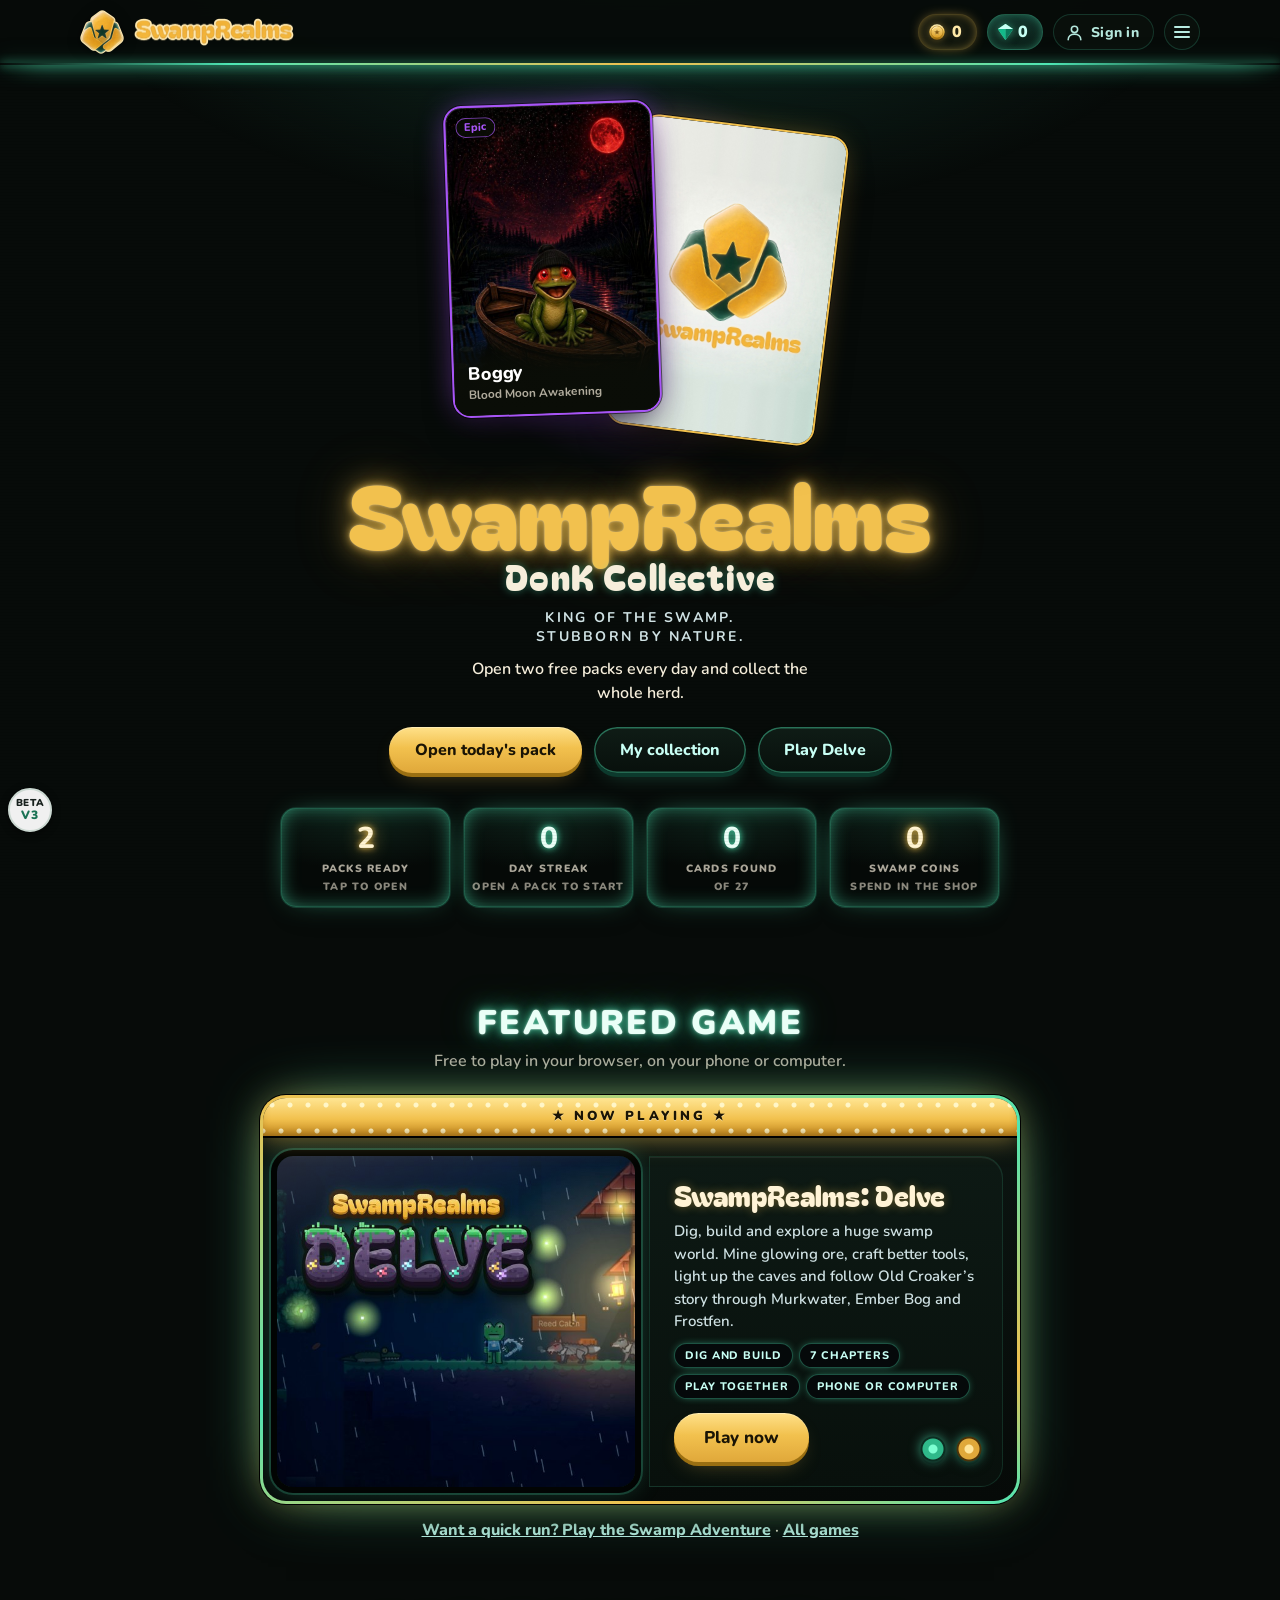
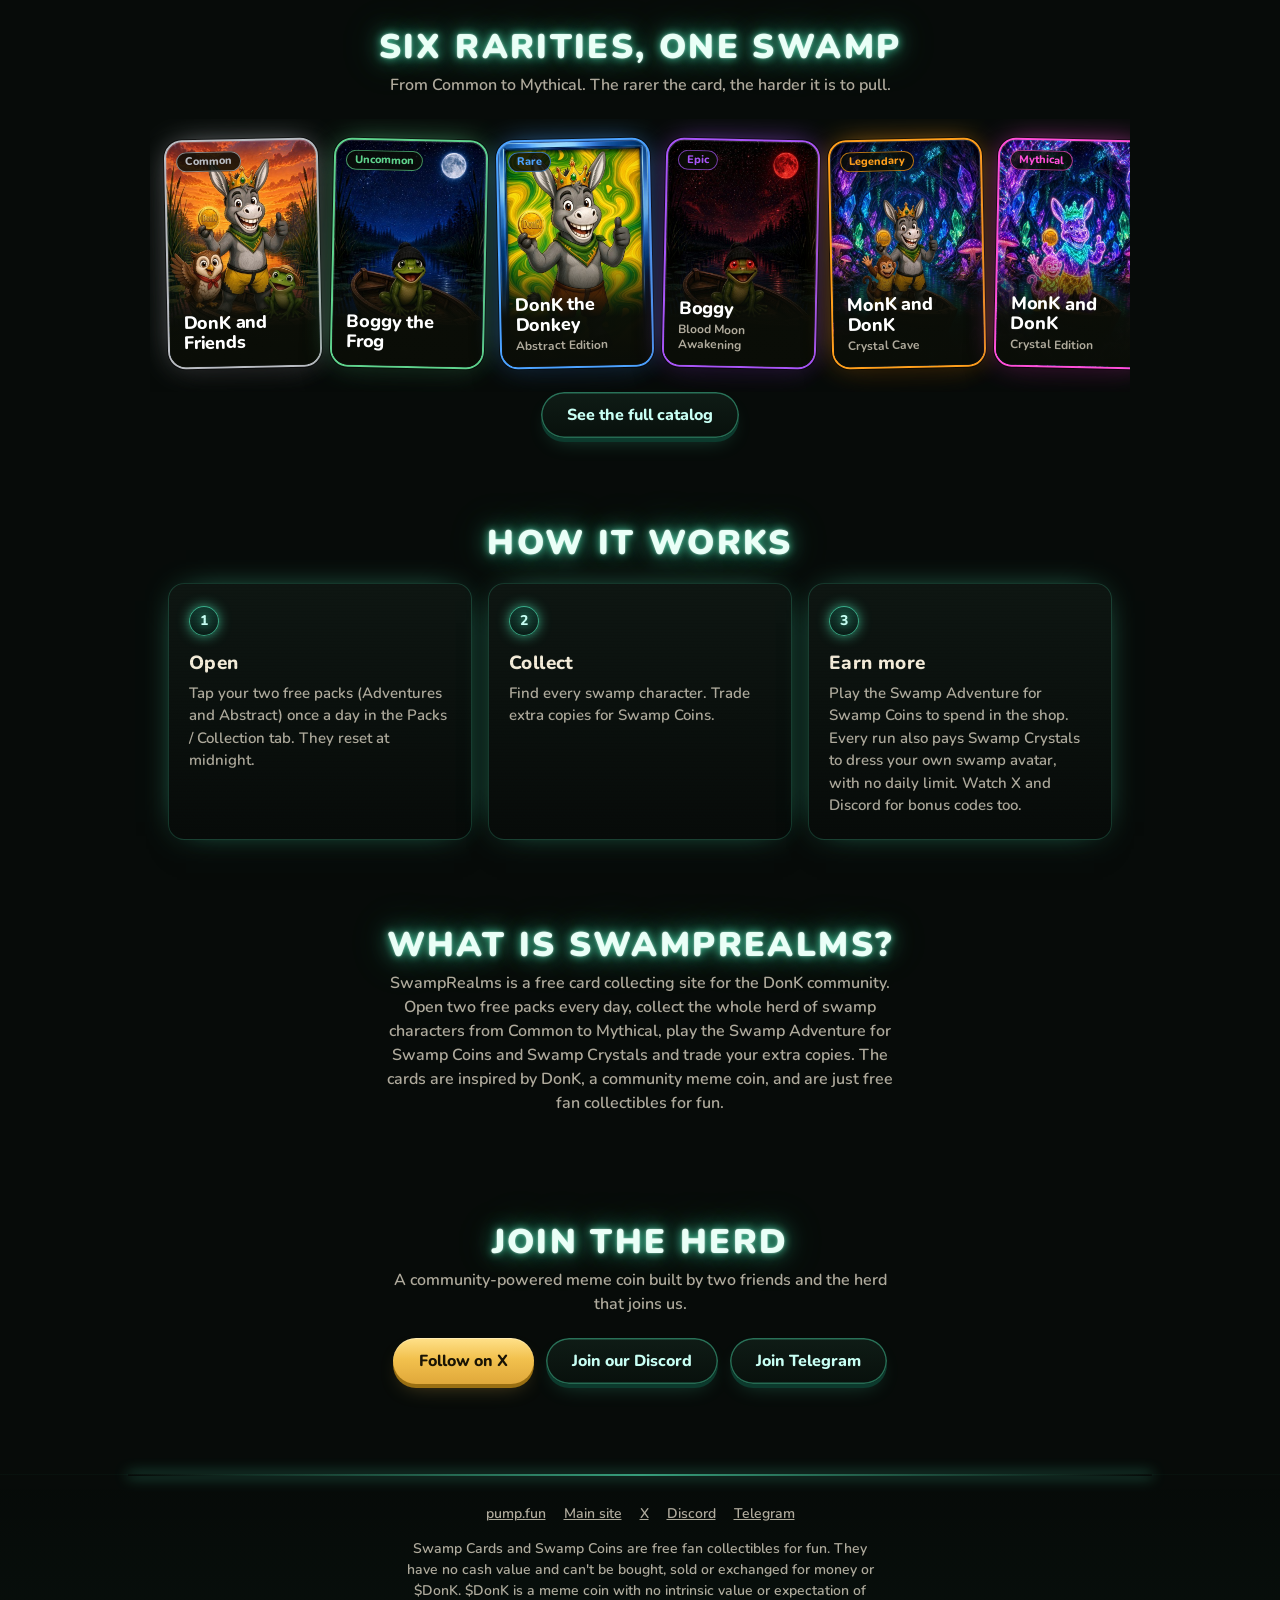
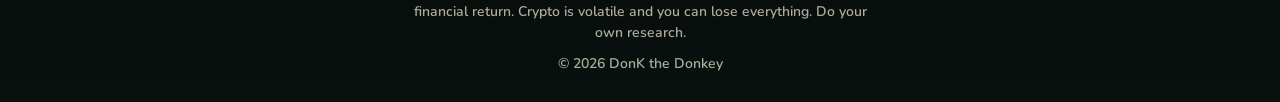
==== index.html @ e2c0d9e0 "Arcade look for the main pages and a new Delve cover (test version) arcade.css layers neon headings," ====
<!DOCTYPE html>
<html lang="en">
<head>
<meta charset="utf-8">
<meta name="viewport" content="width=device-width, initial-scale=1, viewport-fit=cover">
<title>SwampRealms | Free Daily Swamp Card Packs</title>
<meta name="description" content="SwampRealms is a free card collecting site. Open a free pack every day, collect the whole DonK swamp herd and earn Swamp Coins. Fan collectibles, just for fun.">
<link rel="canonical" href="https://theswampverse.m4br6dbmzc.workers.dev/">
<meta name="robots" content="index, follow, max-image-preview:large">
<meta property="og:type" content="website">
<meta property="og:site_name" content="SwampRealms">
<meta property="og:locale" content="en_US">
<meta property="og:title" content="SwampRealms | Free Daily Swamp Card Packs">
<meta property="og:description" content="SwampRealms is a free card collecting site. Open a free pack every day, collect the whole DonK swamp herd and earn Swamp Coins. Fan collectibles, just for fun.">
<meta property="og:url" content="https://theswampverse.m4br6dbmzc.workers.dev/">
<meta property="og:image" content="https://theswampverse.m4br6dbmzc.workers.dev/preview.jpg?v=2">
<meta property="og:image:width" content="1200">
<meta property="og:image:height" content="630">
<meta property="og:image:alt" content="SwampRealms logo">
<meta name="twitter:card" content="summary_large_image">
<meta name="twitter:title" content="SwampRealms | Free Daily Swamp Card Packs">
<meta name="twitter:description" content="SwampRealms is a free card collecting site. Open a free pack every day, collect the whole DonK swamp herd and earn Swamp Coins. Fan collectibles, just for fun.">
<meta name="twitter:image" content="https://theswampverse.m4br6dbmzc.workers.dev/preview.jpg?v=2">
<meta name="twitter:image:alt" content="SwampRealms logo">
<!-- Google Search Console: paste your verification tag here, e.g. <meta name="google-site-verification" content="XXXX"> -->
<script type="application/ld+json">{"@context":"https://schema.org","@graph":[{"@type":"WebSite","@id":"https://theswampverse.m4br6dbmzc.workers.dev/#site","url":"https://theswampverse.m4br6dbmzc.workers.dev/","name":"SwampRealms","alternateName":"DonK Swamp Cards","description":"SwampRealms is a free card collecting site. Open a free pack every day, collect the whole DonK swamp herd and earn Swamp Coins. Fan collectibles, just for fun.","inLanguage":"en"},{"@type":"Organization","@id":"https://theswampverse.m4br6dbmzc.workers.dev/#org","name":"SwampRealms","url":"https://theswampverse.m4br6dbmzc.workers.dev/","logo":"https://theswampverse.m4br6dbmzc.workers.dev/preview.jpg?v=2","sameAs":["https://x.com/donkeycryt","https://discord.gg/ryQMThkQFr","https://t.me/DonKSwamp","https://donkthedonkey.framer.website/"]}]}</script>
<link rel="icon" href="data:image/svg+xml,%3Csvg xmlns='http://www.w3.org/2000/svg' viewBox='0 0 32 32'%3E%3Crect width='32' height='32' rx='7' fill='%230d110a'/%3E%3Crect x='7' y='6' width='14' height='20' rx='3' transform='rotate(-8 14 16)' fill='%23f2c14e'/%3E%3Cpath d='M14 11l1.6 3.3 3.6.5-2.6 2.5.6 3.6-3.2-1.7-3.2 1.7.6-3.6-2.6-2.5 3.6-.5z' transform='rotate(-8 14 16)' fill='%231a1405'/%3E%3C/svg%3E">
<meta name="theme-color" content="#0d110a">
<link rel="preconnect" href="https://fonts.googleapis.com"><link rel="preconnect" href="https://fonts.gstatic.com" crossorigin>
<link href="https://fonts.googleapis.com/css2?family=Bagel+Fat+One&family=Nunito:wght@600;800&display=swap" rel="stylesheet">
<script>document.documentElement.classList.add("js");setTimeout(function(){if(!window.__rv)document.documentElement.classList.add("rv-done")},2500)</script>
<link rel="stylesheet" href="styles.css">
<link rel="stylesheet" href="ui.css?v=cardback1">
<link rel="stylesheet" href="arcade.css?v=arc1">
</head>
<body>
<noscript><p style="text-align:center;padding:24px">SwampRealms needs JavaScript to run. Please turn it on and reload the page.</p></noscript>
<header>
 <a class="logo" href="index.html" aria-label="SwampRealms home"><img class="mark" src="logo-mark.png" alt="" width="44" height="44"><img class="word" src="logo-word.png" alt="" width="160" height="29"></a>
 <nav aria-label="Site"><a class="hide" href="index.html" aria-current="page">Home</a><a class="hide" href="catalog.html">Packs / Collection</a><a class="hide" href="arcade.html">Arcade</a><a class="hide" href="shop.html">Shop</a><a class="hide" href="index.html#herd">The Herd</a></nav>
</header>

<div class="hero" id="top">
 <a class="showcase" id="showcase" href="catalog.html#cards" hidden></a>
 <div>
  <h1>SwampRealms<span>DonK Collective</span></h1>
  <p class="tag">King of the Swamp. Stubborn by nature.</p>
  <p>Open two free packs every day and collect the whole herd.</p>
  <div class="row"><a class="btn" href="catalog.html#packs">Open today's pack</a><a class="btn ghost" href="catalog.html#cards">My collection</a><a class="btn ghost" href="sandbox.html">Play Delve</a></div>
 </div>
 <div class="status" id="status" aria-label="Your progress">
  <a class="stat" href="catalog.html#packs"><b id="s-packs">1</b><span>Packs ready</span><small id="s-cd">&nbsp;</small></a>
  <a class="stat" href="catalog.html#packs"><b id="s-streak">0</b><span>Day streak</span><small id="s-sk">Open a pack to start</small></a>
  <a class="stat" href="catalog.html#cards"><b id="s-cards">0</b><span>Cards found</span><small id="s-total">&nbsp;</small></a>
  <a class="stat" href="shop.html"><b id="s-coins">0</b><span>Swamp Coins</span><small>Spend in the shop</small></a>
 </div>
</div>

<section class="reveal" id="featured">
 <h2>Featured game</h2>
 <p class="sub">Free to play in your browser, on your phone or computer.</p>
 <a class="feat feat-delve" href="sandbox.html" aria-label="Play SwampRealms: Delve">
  <span class="feat-art"><img src="delve-cover-sm.jpg?v=4" srcset="delve-cover-sm.jpg?v=4 960w, delve-cover.jpg?v=4 1920w" sizes="(min-width:640px) 420px, 100vw" width="960" height="540" alt="A stormy night in the swamp: lightning strikes and a meteor streaks over a lit cabin while the frog fights two wolves and a gator, under the DELVE logo" decoding="async"><span class="feat-badge">Featured</span></span>
  <span class="feat-body">
   <b class="feat-title">SwampRealms: Delve</b>
   <span class="feat-text">Dig, build and explore a huge swamp world. Mine glowing ore, craft better tools, light up the caves and follow Old Croaker’s story through Murkwater, Ember Bog and Frostfen.</span>
   <span class="feat-chips"><i>Dig and build</i><i>7 chapters</i><i>Play together</i><i>Phone or computer</i></span>
   <span class="btn feat-cta">Play now</span>
  </span>
 </a>
 <p class="feat-more"><a href="adventure.html">Want a quick run? Play the Swamp Adventure</a><span aria-hidden="true"> · </span><a href="arcade.html">All games</a></p>
</section>

<section class="reveal" id="rarities">
 <h2>Six rarities, one swamp</h2>
 <p class="sub">From Common to Mythical. The rarer the card, the harder it is to pull.</p>
 <div class="deck" id="deck"></div>
 <a class="btn ghost" href="catalog.html#cards">See the full catalog</a>
</section>

<section class="reveal" id="how">
 <h2>How it works</h2>
 <ol class="steps">
  <li><b>Open</b>Tap your two free packs (Adventures and Abstract) once a day in the Packs / Collection tab. They reset at midnight.</li>
  <li><b>Collect</b>Find every swamp character. Trade extra copies for Swamp Coins.</li>
  <li><b>Earn more</b>Play the Swamp Adventure for Swamp Coins to spend in the shop. Every run also pays Swamp Crystals to dress your own swamp avatar, with no daily limit. Watch X and Discord for bonus codes too.</li>
 </ol>
</section>

<section class="reveal" id="about">
 <h2>What is SwampRealms?</h2>
 <p class="sub">SwampRealms is a free card collecting site for the DonK community. Open two free packs every day, collect the whole herd of swamp characters from Common to Mythical, play the Swamp Adventure for Swamp Coins and Swamp Crystals and trade your extra copies. The cards are inspired by DonK, a community meme coin, and are just free fan collectibles for fun.</p>
</section>

<section class="reveal" id="herd">
 <h2>Join the Herd</h2>
 <p class="sub">A community-powered meme coin built by two friends and the herd that joins us.</p>
 <div class="row" style="justify-content:center">
  <a class="btn" href="https://x.com/donkeycryt?s=11">Follow on X</a>
  <a class="btn ghost" href="https://discord.gg/ryQMThkQFr">Join our Discord</a>
  <a class="btn ghost" href="https://t.me/DonKSwamp">Join Telegram</a>
 </div>
</section>

<footer>
 <div class="row"><a href="https://pump.fun/6suAaqm6HkHkixq2zyeLPhLE679AHUdV32ivj8Xypump">pump.fun</a><a href="https://donkthedonkey.framer.website/">Main site</a><a href="https://x.com/donkeycryt?s=11">X</a><a href="https://discord.gg/ryQMThkQFr">Discord</a><a href="https://t.me/DonKSwamp">Telegram</a></div>
 <p>Swamp Cards and Swamp Coins are free fan collectibles for fun. They have no cash value and can't be bought, sold or exchanged for money or $DonK. $DonK is a meme coin with no intrinsic value or expectation of financial return. Crypto is volatile and you can lose everything. Do your own research.</p>
 <p style="margin-top:10px">© 2026 DonK the Donkey</p>
</footer>

<nav class="tabbar" aria-label="Main"><a href="index.html" aria-current="page"><svg viewBox="0 0 24 24" fill="none" stroke="currentColor" stroke-width="2" stroke-linejoin="round" stroke-linecap="round" aria-hidden="true"><path d="M4 11l8-7 8 7v9a1 1 0 01-1 1h-4v-6h-6v6H5a1 1 0 01-1-1z"/></svg><span>Home</span></a><a href="catalog.html"><svg viewBox="0 0 24 24" fill="none" stroke="currentColor" stroke-width="2" stroke-linejoin="round" stroke-linecap="round" aria-hidden="true"><rect x="5" y="3" width="14" height="18" rx="3"/><path d="M9 3v4h6V3"/></svg><span>Packs</span></a><a href="arcade.html"><svg viewBox="0 0 24 24" fill="none" stroke="currentColor" stroke-width="2" stroke-linejoin="round" stroke-linecap="round" aria-hidden="true"><rect x="2" y="6" width="20" height="12" rx="5"/><path d="M7 10v4M5 12h4"/><circle cx="16" cy="11" r=".6"/><circle cx="18" cy="13" r=".6"/></svg><span>Arcade</span></a><a href="shop.html"><svg viewBox="0 0 24 24" fill="none" stroke="currentColor" stroke-width="2" stroke-linejoin="round" stroke-linecap="round" aria-hidden="true"><path d="M5 8h14l-1 12H6z"/><path d="M9 8a3 3 0 016 0"/></svg><span>Shop</span></a></nav>

<script src="cards.js?v=cardback1"></script>
<script src="weapons.js?v=skins2"></script>
<script src="store.js?v=cos4"></script>
<script src="account.js"></script>
<script src="menu.js"></script>
<script>
// featured cards above the title: the Epic Boggy card in front, the SwampRealms card back behind it
(function(){
 const c=CARDS.find(k=>k.id==="boggy-blood-moon"),el=document.getElementById("showcase");
 if(!c||!el)return;
 el.style.setProperty("--c",c.color);
 el.setAttribute("aria-label",c.name+", "+c.rarity+" card, shown with the SwampRealms card back. View your collection");
 el.innerHTML='<span class="glow"></span><span class="sc-b"><img src="card-back.jpg?v=2" alt="" width="1000" height="1500" decoding="async"></span><span class="sc-f">'+cardHTML(c)+'</span>';
 el.hidden=false;
})();

// one card per rarity, rarest last (edit the ids to change which cards are shown)
(function(){
 const ids=["donk-and-friends","boggy","abs-donk-the-donkey","boggy-blood-moon","monk-and-donk-crystal-cave","monk-and-donk-crystal-edition"];
 document.getElementById("deck").innerHTML=ids.map(id=>CARDS.find(c=>c.id===id)).filter(Boolean).map(c=>`<a class="dcard" href="catalog.html#cards" aria-label="${c.name}, ${c.rarity}">${cardHTML(c)}</a>`).join("");
})();

// your progress (saved on this device)
function renderStatus(){
 load();
 const n=PACKS.reduce((a,p)=>a+stockOf(p),0),have=CARDS.filter(c=>owned[c.id]).length;
 document.getElementById("s-packs").textContent=n;
 document.getElementById("s-cd").textContent=n>0?"Tap to open":"Next free in "+untilMidnight();
 document.getElementById("s-cards").textContent=have;
 const st=streakNow();document.getElementById("s-streak").textContent=st;
 document.getElementById("s-sk").textContent=claimedToday()?"Done today":st?"Open today's pack":"Open a pack to start";
 const nf=(meta.fresh||[]).filter(id=>owned[id]).length;
 document.getElementById("s-total").textContent=nf?"of "+CARDS.length+" · "+nf+" new":"of "+CARDS.length;
  document.getElementById("s-coins").textContent=meta.coins||0;
}
renderStatus();setInterval(renderStatus,1000);
</script>
<!-- Cloudflare Web Analytics --><script type='module' src='https://static.cloudflareinsights.com/beacon.min.js' data-cf-beacon='{"token": "98124712fa76422cb303cffd84696a69"}'></script><!-- End Cloudflare Web Analytics -->
</body>
</html>
---- styles.css ----
/* ==========================================================================
   SwampRealms styles
   1 Base  2 Header + tab bar  3 Buttons  4 Layout  5 Home  6 Pack opener
   7 Cards  8 Packs/Collection  9 Dialogs  10 Shop  11 Fly Frenzy (flies + wasps, used by the Arcade)  12 Motion
   ========================================================================== */

/* ===== 1 Base ===== */
:root{
 --bg:#0d110a;--bg2:#171e10;--bg3:#1c2514;
 --gold:#f2c14e;--orange:#f2c14e;--reed:#7fb23a;--uncommon:#5fd38d;
 --text:#f6eedb;--muted:#f6eedbb3;--line:#ffffff1c;--radius:16px;
 --ease-out:cubic-bezier(.22,1,.36,1);--ease-in-out:cubic-bezier(.65,0,.35,1);--ease-spring:cubic-bezier(.34,1.45,.64,1);
}
html{color-scheme:dark;scroll-behavior:smooth;scroll-padding-top:76px}
*,*::before,*::after{box-sizing:border-box}
body{margin:0;min-height:100dvh;background:var(--bg);color:var(--text);font-family:Nunito,system-ui,sans-serif;font-weight:600;line-height:1.5}
/* soft swamp glow behind everything (a fixed layer, not background-attachment, so it stays smooth on phones) */
body::before{content:"";position:fixed;inset:0;z-index:-1;pointer-events:none;background:radial-gradient(900px 500px at 50% -120px,#24331a 0,transparent 70%)}
h1,.logo{font-family:'Bagel Fat One',Impact,sans-serif;font-weight:400}
h2{margin:0 0 6px;font:800 clamp(26px,5vw,36px)/1.15 Nunito,system-ui,sans-serif;letter-spacing:-.015em;color:var(--text)}
a{color:inherit}
[hidden]{display:none!important}
.sub{margin:0 auto 22px;max-width:52ch;color:var(--muted)}
.sub.small{font-size:14px;margin-top:14px}
.new{min-height:24px;color:var(--gold);font-weight:800}
.coin{display:inline-block;width:18px;height:18px;margin-right:8px;border-radius:50%;background:var(--gold);box-shadow:0 0 0 3px #b8860b inset;vertical-align:-3px}
:focus-visible{outline:3px solid var(--gold);outline-offset:3px}

/* ===== 2 Header + tab bar ===== */
header{position:sticky;top:0;z-index:10;display:flex;align-items:center;justify-content:space-between;gap:12px;
 padding:calc(10px + env(safe-area-inset-top,0px)) max(18px,calc((100vw - 980px)/2)) 10px;
 background:#0d110af0;border-bottom:1px solid var(--line);backdrop-filter:blur(10px);-webkit-backdrop-filter:blur(10px);
 view-transition-name:site-header;transition:box-shadow .35s var(--ease-out),border-color .35s}
header.scrolled{box-shadow:0 10px 28px -14px #000d;border-bottom-color:#ffffff26}
.logo{display:inline-flex;align-items:center;gap:9px;font-size:24px;letter-spacing:.01em;line-height:1;color:var(--gold);text-decoration:none}
.logo .mark{flex:none;filter:drop-shadow(0 2px 6px #0008)}
header nav{display:flex;align-items:center;gap:22px;font-size:15px;font-weight:700}
header nav a{position:relative;text-decoration:none;opacity:.8;transition:opacity .2s,color .2s}
header nav a:hover{opacity:1}
header nav a[aria-current=page]{opacity:1;color:var(--gold)}
header nav a[aria-current=page]::after{content:"";position:absolute;left:0;right:0;bottom:-7px;height:2px;border-radius:2px;background:var(--gold)}
header nav .hide{display:none}
@media(min-width:640px){header nav .hide{display:inline}}
/* coin bank (top right) */
header nav .bank{display:inline-flex;align-items:center;min-height:36px;padding:6px 14px 6px 10px;background:var(--bg2);border:1px solid var(--line);border-radius:999px;font-size:15px;font-weight:800;line-height:1;color:var(--text);opacity:1;transition:border-color .2s}
.bank::after{display:none}
.bank .coin{width:16px;height:16px;margin:0 7px 0 0;vertical-align:0;box-shadow:0 0 0 2.5px #b8860b inset}
.bank:hover{border-color:#f2c14e66}
/* phone tab bar */
.tabbar{position:fixed;left:0;right:0;bottom:0;z-index:20;display:flex;padding:6px 8px calc(6px + env(safe-area-inset-bottom,0px));background:#0d110af2;-webkit-backdrop-filter:blur(12px);backdrop-filter:blur(12px);border-top:1px solid var(--line);view-transition-name:tabbar}
.tabbar a{flex:1;display:flex;flex-direction:column;align-items:center;gap:3px;padding:7px 0 5px;border-radius:12px;font:800 11px Nunito,sans-serif;color:var(--muted);text-decoration:none;-webkit-tap-highlight-color:transparent;transition:color .25s,transform .25s var(--ease-out)}
.tabbar a:active{transform:scale(.92)}
.tabbar a[aria-current=page]{color:var(--gold)}
.tabbar svg{width:24px;height:24px}
@media(max-width:639px){body{padding-bottom:calc(66px + env(safe-area-inset-bottom,0px))}}
@media(min-width:640px){.tabbar{display:none}}

/* ===== 3 Buttons ===== */
.btn{display:inline-block;border:0;border-radius:999px;padding:12px 26px;font:800 16px Nunito,sans-serif;background:var(--gold);color:#1a1405;cursor:pointer;text-decoration:none;
 transition:transform .3s var(--ease-out),filter .2s,box-shadow .25s,color .25s,opacity .25s}
.btn:hover{filter:brightness(1.07)}
.btn:active{transform:scale(.97);transition-duration:.1s}
.btn.ghost{background:none;color:var(--text);box-shadow:0 0 0 1.5px #f6eedb66 inset}
.btn.ghost:hover{box-shadow:0 0 0 1.5px var(--gold) inset;color:var(--gold);filter:none}
.btn[disabled]{opacity:.4;cursor:default;pointer-events:none}
.mini{padding:7px 12px;font-size:13px;margin-top:10px;line-height:1.2}
.row{display:flex;flex-wrap:wrap;gap:12px}

/* ===== 4 Layout ===== */
section{max-width:980px;margin:0 auto;padding:76px 18px 10px;text-align:center}
@media(max-width:639px){section{padding-top:56px}}
footer{margin-top:80px;padding:28px 18px calc(28px + env(safe-area-inset-bottom,0px));border-top:1px solid var(--line);text-align:center;font-size:14px;color:var(--muted)}
footer .row{justify-content:center;gap:6px 18px;margin-bottom:14px}
footer p{max-width:60ch;margin:0 auto}
.coins{display:inline-block;margin-bottom:12px;padding:8px 18px;background:var(--bg2);border:1px solid var(--line);border-radius:999px;font-weight:800}
#score,#stash,#coinpill{display:inline-block}
.steps{counter-reset:s;list-style:none;margin:20px 0 0;padding:0;display:grid;gap:16px;text-align:left}
@media(min-width:700px){.steps{grid-template-columns:repeat(3,1fr)}}
.steps li{counter-increment:s;padding:22px 20px;background:linear-gradient(180deg,var(--bg3),var(--bg2));border:1px solid var(--line);border-radius:var(--radius);color:var(--muted);font-size:15px}
.steps li::before{content:counter(s);display:grid;place-items:center;width:30px;height:30px;margin-bottom:14px;border-radius:50%;background:var(--gold);color:#1a1405;font:800 14px Nunito,sans-serif}
.steps b{display:block;margin-bottom:6px;font:800 19px Nunito,sans-serif;color:var(--text)}

/* ===== 5 Home ===== */
.hero{max-width:980px;margin:0 auto;padding:40px 18px 20px;text-align:center}
.hero p{margin:0 auto 22px;max-width:36ch}
.hero .row{justify-content:center}
h1{margin:0;font-size:clamp(56px,16vw,96px);line-height:.9;color:var(--gold)}
h1 span{display:block;margin-top:8px;font-size:.42em;color:var(--text)}
.tag{margin:14px auto 8px!important;font-size:20px;font-weight:700;color:var(--muted)}
.showcase{position:relative;display:block;width:clamp(150px,46vw,200px);aspect-ratio:2/3;margin:0 auto 30px;text-decoration:none}
.showcase .glow{position:absolute;inset:-34px;border-radius:50%;background:radial-gradient(closest-side,color-mix(in srgb,var(--c) 55%,transparent),transparent);filter:blur(10px);pointer-events:none}
.showcase .card{rotate:-2deg;animation:floaty 5s var(--ease-in-out) infinite;box-shadow:0 0 0 2px var(--c),0 0 0 3px #0008,0 26px 44px -14px #000d,0 0 36px -6px color-mix(in srgb,var(--c) 70%,transparent)}
@media(hover:hover){.showcase .card{transition:rotate .5s var(--ease-out)}.showcase:hover .card{rotate:0deg}}
.showcase:focus-visible{outline-offset:8px;border-radius:var(--radius)}
/* your progress */
.status{display:grid;grid-template-columns:repeat(2,1fr);gap:12px;max-width:720px;margin:34px auto 0}
@media(min-width:640px){.status{grid-template-columns:repeat(4,1fr)}}
.stat{display:block;padding:14px 8px 12px;background:linear-gradient(180deg,var(--bg3),var(--bg2));border:1px solid var(--line);border-radius:var(--radius);text-decoration:none;transition:transform .3s var(--ease-out),border-color .25s}
.stat:hover{transform:translateY(-3px);border-color:#f2c14e66}
.stat b{display:block;font:800 26px/1.1 Nunito,sans-serif;color:var(--gold);font-variant-numeric:tabular-nums}
.stat span{font-size:13px;color:var(--muted)}
.stat small{display:block;font-size:11.5px;color:var(--muted);opacity:.8;font-variant-numeric:tabular-nums}
/* feature tiles */
.tiles{display:grid;grid-template-columns:repeat(auto-fit,minmax(210px,1fr));gap:14px;max-width:920px;margin:26px auto 0;text-align:left}
.tile{display:block;padding:22px 20px;background:linear-gradient(180deg,var(--bg3),var(--bg2));border:1px solid var(--line);border-radius:var(--radius);text-decoration:none;transition:transform .3s var(--ease-out),border-color .25s}
.tile:hover{transform:translateY(-4px);border-color:#f2c14e66}
.tile:active{transform:scale(.98)}
.tile svg{display:block;width:30px;height:30px;margin-bottom:12px;color:var(--gold)}
.tile b{display:block;margin-bottom:4px;font:800 19px Nunito,sans-serif}
.tile span{color:var(--muted);font-size:14px}
/* rarity row */
.deck{display:flex;gap:16px;overflow-x:auto;scroll-snap-type:x proximity;padding:22px 18px 26px;margin:0 -18px;scrollbar-width:none}
.deck::-webkit-scrollbar{display:none}
.deck>*:first-child{margin-left:auto}.deck>*:last-child{margin-right:auto}
.dcard{position:relative;flex:none;width:150px;aspect-ratio:2/3;scroll-snap-align:center;text-decoration:none;transition:transform .4s var(--ease-out)}
.dcard:nth-child(odd){rotate:-1.2deg}.dcard:nth-child(even){rotate:1.2deg}
@media(hover:hover){.dcard:hover{transform:translateY(-8px) scale(1.03)}}
.dcard:focus-visible{outline-offset:5px;border-radius:var(--radius)}
.dcard .card{box-shadow:0 0 0 2px var(--c),0 0 0 3px #0008,0 18px 36px -10px #000c}

/* ===== 6 Pack opener ===== */
.stage{min-height:420px;display:flex;flex-direction:column;align-items:center;justify-content:center;gap:18px}
.stage>*{animation:fade-up .45s var(--ease-out) backwards}
/* every opening effect lives inside .ps so nothing shifts when the pack is swapped for the card */
.ps{position:relative;display:grid;place-items:center;width:250px;height:370px}
.ps::before{content:"";position:absolute;inset:-34px;z-index:0;pointer-events:none;background:radial-gradient(closest-side,color-mix(in srgb,var(--c,var(--gold)) 20%,transparent),transparent);transition:background .6s}
.ps>.pack,.ps>.flip{grid-area:1/1}
.pack{position:relative;z-index:3;display:flex;align-items:center;justify-content:center;width:190px;height:270px;padding:0;border:0;border-radius:0;cursor:pointer;color:#1a1405;text-align:center;
 background:none;box-shadow:none;filter:drop-shadow(0 16px 18px #000c) drop-shadow(0 0 1px #000);
 transition:transform .4s var(--ease-out),filter .3s}
.pack:not(.locked){animation:floaty 3.6s var(--ease-in-out) infinite}
@media(hover:hover){.pack:not(.locked):hover{transform:translateY(-4px) rotate(-1.5deg) scale(1.02)}}
.pack:not(.locked):active{transform:scale(.96);transition-duration:.1s}
.locked{opacity:.45;filter:grayscale(.6) drop-shadow(0 10px 12px #000a);cursor:default}
.pk-wrap{position:absolute;inset:0;display:block;overflow:visible}
.pk-art{display:block;width:100%;height:100%}
.pk-sheen{animation:pksheen 6s var(--ease-in-out) 1.2s infinite}
.locked .pk-sheen,.ptile .pk-sheen{animation:none;opacity:0}
.strip{position:absolute;left:1.5%;right:1.5%;top:0;z-index:1;height:8.6%;border-bottom:1px solid #0009;transform-origin:0 100%;
 clip-path:polygon(0 4%,100% 4%,100% 100%,0 100%);
 background:repeating-linear-gradient(90deg,#0000004d 0 .6px,#ffffff4d .6px 1.3px,transparent 1.3px 2.7px,#0000002e 2.7px 3.1px,transparent 3.1px 4.4px),linear-gradient(#ffffff59,#fff0 45%,#0000006e),linear-gradient(90deg,var(--m0,#555),var(--m3,#ddd) 8%,var(--m1,#999) 17%,var(--m4,#bbb) 30%,var(--m0,#555) 42%,var(--m3,#ddd) 55%,var(--m1,#999) 66%,var(--m4,#bbb) 80%,var(--m2,#777) 92%,var(--m0,#555))}
.rays,.ring,.parts{position:absolute;left:50%;top:50%;pointer-events:none}
.rays{width:min(560px,100vw);aspect-ratio:1;translate:-50% -50%;border-radius:50%;z-index:1;opacity:0;
 background:repeating-conic-gradient(color-mix(in srgb,var(--c) 55%,transparent) 0 5deg,transparent 5deg 20deg);-webkit-mask:radial-gradient(circle,#000 0,#0000 66%);mask:radial-gradient(circle,#000 0,#0000 66%)}
.ring{width:230px;aspect-ratio:2/3;translate:-50% -50%;border-radius:18px;border:4px solid var(--c);z-index:1;opacity:0}
.parts{width:0;height:0;z-index:4}
.pt{position:absolute;left:0;top:0;width:var(--z);height:var(--z);margin:calc(var(--z)/-2) 0 0 calc(var(--z)/-2);border-radius:50%;background:var(--pc);box-shadow:0 0 10px 2px var(--pc);opacity:0;animation:burst var(--t) cubic-bezier(.15,.7,.3,1) var(--w) forwards}
/* 1 charge: the pack shakes harder and glows in the card's rarity colour */
.ps.charge .pack{animation:charge .9s linear forwards,floaty 3.6s var(--ease-in-out) infinite}
.ps.tear:not(.open) .pack:not(.locked){transform:scale(1.075);filter:drop-shadow(0 16px 18px #000c) drop-shadow(0 0 26px var(--c)) drop-shadow(0 0 54px var(--c))}
/* 2 tear: the top strip rips off, the foil is left with a jagged edge and light pours out */
.ps.tear .strip{opacity:0;animation:peel .6s cubic-bezier(.4,0,.6,1) forwards}
.ps.tear .pk-art{clip-path:polygon(0 8.6%,4% 7.4%,8% 9%,13% 7.2%,18% 8.8%,23% 7.5%,28% 9.2%,34% 7.4%,40% 8.9%,46% 7.3%,52% 9%,58% 7.4%,64% 8.8%,70% 7.2%,76% 9.1%,82% 7.5%,88% 8.9%,94% 7.3%,100% 8.6%,100% 100%,0 100%)}
.pack::after{content:"";position:absolute;left:4%;right:4%;top:6.4%;height:4.4%;z-index:2;border-radius:50%;pointer-events:none;opacity:0;
 background:radial-gradient(closest-side,#fff,color-mix(in srgb,var(--c,#f2c14e) 80%,#fff0) 55%,transparent);filter:blur(2px)}
.ps.tear .pack::after{opacity:1;animation:mouth .9s ease-out forwards}
/* 3 rise: the card slides up out of the opened pack, then the empty pack drops away */
.ps .flip{opacity:0;pointer-events:none;z-index:2;transform:translateY(8px) scale(.66)}
.ps.rise .flip{opacity:1;transform:none;z-index:4}
.ps.rise:not(.ready) .flip{animation:cardout 1.2s cubic-bezier(.22,1,.36,1) forwards}
.ps.ready .flip{pointer-events:auto;animation:floaty 3.4s var(--ease-in-out) infinite}
.ps.open .pack{pointer-events:none;animation:packdrop .8s cubic-bezier(.4,0,.7,.3) forwards}
.ps.open .rays{opacity:.5;animation:rays 2.4s ease-out forwards}
.ps.fast *{animation-duration:.2s!important;animation-delay:0s!important}
.ps.fast.ready .flip{animation-duration:3.4s!important}
/* 5 flip: shockwave in the card's shape, glow pulse, light sweep */
.ps.on .ring{animation:ring .8s ease-out}
.flip.on .front .card{animation:glow 1.3s ease-out .35s}
.flip.on .card::after{content:"";position:absolute;inset:-20%;z-index:3;background:linear-gradient(105deg,transparent 40%,#ffffff88 50%,transparent 60%);transform:translateX(-120%);animation:sheen .9s ease-out .6s forwards;pointer-events:none}
.flip{width:230px;aspect-ratio:2/3;perspective:900px;background:none;border:0;padding:0;cursor:pointer}
.inner{position:relative;width:100%;height:100%;transition:transform .95s cubic-bezier(.34,1.25,.5,1);transform-style:preserve-3d}
.flip .inner{will-change:transform}
.flip.on .inner{transform:rotateY(180deg)}
.flip{transition:scale .6s cubic-bezier(.34,1.5,.5,1)}
.flip.on{scale:1.05}
.face{position:absolute;inset:0;border-radius:var(--radius);backface-visibility:hidden;-webkit-backface-visibility:hidden}
.back{border-radius:var(--radius);overflow:hidden}
.front{transform:rotateY(180deg)}
.bsv{display:block;width:100%;height:100%}
#hint,#msg{min-height:24px}
.stage .row{justify-content:center}
.codebox{max-width:420px;margin:28px auto 0;padding:16px 16px 12px;background:var(--bg2);border:1px solid var(--line);border-radius:var(--radius)}
.codebox label{display:block;margin-bottom:10px;font-size:14px;color:var(--muted)}
.codebox input{width:170px;margin-right:8px;padding:11px 14px;border:1.5px solid #ffffff40;border-radius:999px;background:#0a0d07;color:var(--text);font:800 16px Nunito,sans-serif}
.codebox div{min-height:22px;margin-top:8px;font-size:14px}

/* ===== 7 Cards ===== */
.card{position:relative;width:100%;height:100%;border:0;border-radius:var(--radius);overflow:hidden;text-align:left;background-color:#0a0d07;background-size:cover;background-position:center 30%;
 box-shadow:0 0 0 2px var(--c,var(--uncommon)),0 0 0 3px #0008,0 18px 36px -10px #000c,0 0 28px -6px color-mix(in srgb,var(--c,var(--uncommon)) 60%,transparent)}
.card::before{content:"";position:absolute;inset:0;z-index:1;border-radius:inherit;pointer-events:none;box-shadow:inset 0 0 0 1px #ffffff26,inset 0 -90px 60px -40px #0a0d07}
.card .rar{position:absolute;top:10px;left:10px;z-index:2;padding:3px 9px;border-radius:999px;font:800 11px/1.3 Nunito,sans-serif;color:var(--c);background:#0a0d07d9;box-shadow:0 0 0 1px color-mix(in srgb,var(--c) 70%,transparent) inset}
.card .bar{position:absolute;left:0;right:0;bottom:0;z-index:2;padding:36px 14px 13px;background:linear-gradient(transparent,#0a0d07f2 55%)}
.card b{display:block;font:800 18px/1.15 Nunito,system-ui,sans-serif;letter-spacing:-.01em;color:#fff}
.card small{display:block;margin-top:3px;font-weight:700;font-size:12px;line-height:1.25;color:var(--muted)}
/* foil shimmer on the rarest cards */
.holo{position:absolute;inset:0;z-index:1;border-radius:inherit;pointer-events:none;opacity:0}
.card[data-r=Legendary] .holo,.card[data-r=Mythical] .holo{opacity:1;background:linear-gradient(115deg,transparent 30%,#ffffff2e 45%,#ffd98a26 52%,transparent 66%) 160% 0/260% 100% no-repeat;animation:holo 6s var(--ease-in-out) infinite}
.card[data-r=Mythical] .holo{background:linear-gradient(115deg,transparent 18%,#ff4fd838 32%,#4dc3ff38 46%,#7dff9a33 60%,#ffd34d38 74%,transparent 88%) 160% 0/280% 100% no-repeat}

/* ===== 8 Packs / Collection page ===== */
#catalog{min-height:60vh}
.seg{position:relative;display:inline-grid;grid-auto-flow:column;grid-auto-columns:1fr;margin:8px auto 26px;padding:4px;border-radius:999px;background:var(--bg2);border:1px solid var(--line)}
.seg::before{content:"";position:absolute;top:4px;bottom:4px;left:4px;width:calc((100% - 8px)/2);border-radius:999px;background:var(--gold);transition:transform .4s var(--ease-out)}
.seg[data-on=cards]::before{transform:translateX(100%)}
.seg button{position:relative;display:flex;align-items:center;justify-content:center;gap:8px;min-width:132px;padding:10px 18px;border:0;border-radius:999px;background:transparent;color:var(--muted);font:800 15px Nunito,system-ui,sans-serif;cursor:pointer;-webkit-tap-highlight-color:transparent;transition:color .3s}
.seg button[aria-selected=true]{color:#1a1405}
.badge{display:inline-grid;place-items:center;min-width:20px;height:20px;padding:0 6px;border-radius:999px;background:#d94b3b;color:#fff;font:800 12px/1 Nunito,sans-serif}
.badge:empty{display:none}
.panel:not([hidden]){animation:fade-up .45s var(--ease-out)}
.subhead{margin:46px 0 4px;font:800 20px Nunito,sans-serif}
.ptiles{display:flex;flex-wrap:wrap;gap:20px;justify-content:center;margin-top:18px}
.ptile{width:min(100%,250px);padding:22px 18px 20px;background:linear-gradient(180deg,var(--bg3),var(--bg2));border:1px solid var(--line);border-radius:20px;transition:border-color .3s}
.ptile.sel{border-color:#f2c14e88}
.ptile .pack{margin:0 auto 14px;width:130px;height:185px;cursor:default}
.ptile h3{margin:0 0 6px;font:800 18px/1.2 Nunito,system-ui,sans-serif}
.pcount{margin-bottom:12px;color:var(--muted);font-size:15px}.pcount b{color:var(--gold);font-size:22px}
.ptile .btn{width:100%;margin-top:8px}
.pnote{margin:12px 0 0;color:var(--muted);font-size:13px}
.chips{display:flex;gap:8px;justify-content:center;margin:4px 0 6px}
.chip{padding:7px 16px;border:0;border-radius:999px;background:var(--bg2);box-shadow:0 0 0 1px var(--line) inset;color:var(--muted);font:800 13px Nunito,sans-serif;cursor:pointer;transition:background .25s,color .25s}
.chip[aria-pressed=true]{background:#f2c14e22;color:var(--gold);box-shadow:0 0 0 1px #f2c14e88 inset}
#tally{margin:6px auto 14px}
.rates{list-style:none;display:flex;flex-wrap:wrap;gap:8px;justify-content:center;max-width:560px;margin:10px auto 18px;padding:0}
.rates li{display:flex;align-items:center;gap:6px;padding:6px 12px;border-radius:999px;background:var(--bg2);box-shadow:0 0 0 1px color-mix(in srgb,var(--c) 55%,transparent) inset;font:800 13px Nunito,sans-serif}
.rates li i{width:8px;height:8px;border-radius:50%;background:var(--c)}
.rates .coin{width:14px;height:14px;margin:0 0 0 4px;vertical-align:0;box-shadow:0 0 0 2.5px #b8860b inset}
.ratecap{margin:18px 0 0;font-size:14px;color:var(--muted)}
.packsec{max-width:920px;margin:44px auto 0;text-align:left}
.packhead{display:flex;align-items:center;gap:18px;flex-wrap:wrap;padding-bottom:16px;border-bottom:1px solid var(--line)}
.packthumb{position:relative;flex:none;width:72px;aspect-ratio:190/270;filter:drop-shadow(0 10px 10px #000a)}

.packinfo{flex:1;min-width:210px}
.packinfo h3{margin:0;font:800 24px/1.15 Nunito,system-ui,sans-serif;letter-spacing:-.01em}
.packinfo p{margin:4px 0 0;color:var(--muted);font-size:14px}
.packbar{display:flex;align-items:center;gap:10px;margin-top:10px;font:800 13px Nunito,sans-serif}
.packbar i{flex:1;max-width:240px;height:6px;border-radius:99px;background:#ffffff1c;overflow:hidden}
.packbar i b{display:block;height:100%;border-radius:inherit;background:var(--gold);transition:width .8s var(--ease-out)}
.grid{display:grid;grid-template-columns:repeat(auto-fill,minmax(150px,1fr));gap:22px;max-width:920px;margin:22px auto 0}
.slot{position:relative}
.cw{position:relative;aspect-ratio:2/3}
.slot .card b{font-size:14px}.slot .card small{font-size:11px}
.slot .rar{top:8px;left:8px;padding:2px 8px;font-size:10px}
.slot .card .bar{padding:30px 10px 10px}
.slot .mini{width:100%;margin-top:12px}
.count{position:absolute;top:-9px;right:-9px;z-index:3;display:flex;align-items:center;justify-content:center;min-width:28px;height:28px;border-radius:999px;background:var(--gold);box-shadow:0 0 0 3px var(--bg);color:#1a1405;font-weight:800;font-size:13px}
.empty{position:relative;width:100%;height:100%;display:flex;flex-direction:column;align-items:center;justify-content:center;gap:6px;border:2px dashed #ffffff33;border-radius:var(--radius);background:#ffffff08;font-size:36px;font-weight:800;opacity:.6}
.empty .rar{position:absolute;top:8px;left:8px;padding:2px 8px;border-radius:99px;font:800 10px/1.3 Nunito,sans-serif;color:var(--c);background:#0a0d07d9;box-shadow:0 0 0 1px color-mix(in srgb,var(--c) 70%,transparent) inset}
.empty small{font-size:11px;font-weight:700;opacity:.75}
.nomatch{margin:40px 0 0;color:var(--muted)}
.cprev{display:block;width:100%;height:100%;padding:0;border:0;background:none;cursor:pointer;-webkit-tap-highlight-color:transparent;transition:transform .35s var(--ease-out)}
.cprev:focus-visible{outline-offset:4px;border-radius:var(--radius)}
.cprev:active{transform:scale(.97);transition-duration:.1s}
@media(hover:hover){.cprev:hover{transform:translateY(-4px)}}
.enter .slot{animation:fade-up .55s var(--ease-out) calc(var(--i,0)*45ms) backwards}

/* streak, NEW tag, sound button */
.streak{max-width:460px;margin:0 auto;padding:14px 16px;background:linear-gradient(180deg,var(--bg3),var(--bg2));border:1px solid var(--line);border-radius:var(--radius)}
.sk-head{display:flex;flex-direction:column;gap:2px;margin-bottom:12px}
.sk-head b{font:800 17px Nunito,sans-serif;color:var(--gold)}
.sk-head span{font-size:13px;color:var(--muted)}
.sk-dots{display:grid;grid-template-columns:repeat(7,1fr);gap:6px}
.sk-dots i{display:grid;place-items:center;height:38px;border-radius:10px;background:#ffffff0d;box-shadow:0 0 0 1px var(--line) inset;font-style:normal;font:800 12px Nunito,sans-serif;color:var(--muted);transition:background .4s,color .4s}
.sk-dots i.on{background:var(--gold);color:#1a1405;box-shadow:none}
.sk-dots i.gift:not(.on){box-shadow:0 0 0 1.5px #f2c14e88 inset;color:var(--gold)}
.rewardnote{padding:8px 16px;border-radius:999px;background:#f2c14e22;box-shadow:0 0 0 1px #f2c14e66 inset;color:var(--gold);font-size:14px;animation:fade-up .5s var(--ease-out) backwards}
.newtag{position:absolute;top:-9px;left:-9px;z-index:3;padding:3px 9px;border-radius:999px;background:#d94b3b;box-shadow:0 0 0 3px var(--bg);color:#fff;font:800 11px/1.3 Nunito,sans-serif;letter-spacing:.04em;animation:newpulse 2s var(--ease-in-out) infinite}
@keyframes newpulse{50%{transform:scale(1.1)}}
.badge.new{background:#d94b3b}
.snd{display:grid;place-items:center;width:36px;height:36px;padding:0;border:1px solid var(--line);border-radius:50%;background:var(--bg2);color:var(--text);cursor:pointer;opacity:.85;transition:opacity .2s,border-color .2s;-webkit-tap-highlight-color:transparent}
.snd:hover{opacity:1;border-color:#f2c14e66}
.snd[aria-pressed=false]{color:var(--muted)}
.snd svg{width:19px;height:19px}

/* ===== 9 Dialogs: card preview + "what's inside" ===== */
#preview,#odds{margin:auto;overflow-y:auto;border:0;background:var(--bg2);color:var(--text);text-align:center}
#preview::backdrop,#odds::backdrop{background:#05070bd9;backdrop-filter:blur(3px)}
body:has(#preview[open]),body:has(#odds[open]){overflow:hidden}
.pv-close{position:absolute;top:8px;right:10px;z-index:3;width:40px;height:40px;border:0;border-radius:50%;background:#ffffff14;color:var(--text);font-size:26px;line-height:1;cursor:pointer}
#preview{width:min(92vw,380px);max-height:92dvh;padding:22px 20px calc(22px + env(safe-area-inset-bottom,0px));border-radius:20px;box-shadow:0 0 0 1px color-mix(in srgb,var(--c,#f2c14e) 55%,transparent),0 30px 80px #000c}
.pv-card{width:min(56vw,230px);aspect-ratio:2/3;margin:14px auto 20px}
.pv-card .card b{font-size:20px}.pv-card .card small{font-size:13px}.pv-card .rar{font-size:12px}
.license{padding:16px 16px 14px;border-radius:14px;border:1.5px dashed color-mix(in srgb,var(--c,#f2c14e) 70%,transparent);background:#ffffff08}
.license .seal{color:var(--c,#f2c14e)}
.lic-label{margin-top:4px;font:800 11px Nunito,sans-serif;letter-spacing:.14em;text-transform:uppercase;color:var(--c,#f2c14e)}
.license h3{margin:6px 0 8px;font:800 19px/1.2 Nunito,sans-serif}
.license p{margin:0;font-size:14px;line-height:1.5;color:var(--muted)}
.license .lic-fine{margin-top:10px;font-size:11.5px;opacity:.75}
#preview[open]{animation:pvin .38s var(--ease-out)}
#preview[open]::backdrop,#odds[open]::backdrop{animation:fade-in .3s ease-out}
#preview.closing{animation:pvout .22s ease-in forwards}
#preview.closing::backdrop{animation:fade-out .22s ease-in forwards}
#preview[open] .pv-card{animation:pvcard .6s var(--ease-spring) .08s backwards}
#preview[open] .license{animation:fade-up .5s var(--ease-out) .22s backwards}
#preview[open] .pv-card .card::after{content:"";position:absolute;inset:-20%;z-index:3;background:linear-gradient(105deg,transparent 40%,#ffffff66 50%,transparent 60%);transform:translateX(-120%);animation:sheen .9s var(--ease-out) .55s forwards;pointer-events:none}
#odds{width:min(94vw,460px);max-height:90dvh;padding:22px 16px calc(22px + env(safe-area-inset-bottom,0px));border-radius:20px;box-shadow:0 0 0 1px var(--line),0 30px 80px -20px #000}
#odds[open]{animation:pvin .3s var(--ease-out)}
.odds-pack{position:relative;width:96px;height:136px;margin:4px auto 12px}
#odds h3{margin:0 0 6px;font:800 21px/1.2 Nunito,system-ui,sans-serif}
.odds-sub{margin:0 auto 14px;max-width:34ch;color:var(--muted);font-size:14px}
.orow{display:flex;align-items:center;justify-content:space-between;margin-top:16px;padding:9px 14px;border-radius:12px;background:#ffffff0d;box-shadow:0 0 0 1px color-mix(in srgb,var(--c) 55%,transparent) inset;font-weight:800}
.orow i{display:inline-block;width:10px;height:10px;margin-right:9px;border-radius:50%;background:var(--c)}
.orow b{color:var(--c)}
.og{display:grid;grid-template-columns:repeat(auto-fill,minmax(84px,1fr));gap:10px;margin-top:10px}
.ot{display:flex;flex-direction:column;gap:5px;font-size:11px;line-height:1.2}
.ot i{display:block;aspect-ratio:2/3;border-radius:9px;border:3px solid var(--c);background-size:cover;background-position:center 30%}
.ot em{min-height:2.4em;font-style:normal;color:var(--muted)}
.ot b{color:var(--c);font-size:13px}
.odds-fine{margin:16px 0 0;color:var(--muted);font-size:12px}

/* ===== 10 Shop ===== */
.shopcard{max-width:360px;margin:26px auto 0;padding:26px 22px 22px;border-radius:20px;background:linear-gradient(180deg,var(--bg3),var(--bg2));border:1px solid var(--line);box-shadow:0 24px 50px -28px #000}
.shopcard .pack{display:block;margin:0 auto 20px;width:170px;height:240px;padding:0;cursor:pointer}
.shopcard h3{margin:0 0 6px;font:800 22px/1.2 Nunito,system-ui,sans-serif}
.shopcard p{margin:0;color:var(--muted);font-size:15px}
.price{display:flex;justify-content:center;align-items:center;gap:8px;margin:16px 0 14px;font:800 24px Nunito,sans-serif;color:var(--gold)}
.price .coin{margin:0;width:22px;height:22px}
.shopcard .btn{min-width:180px}
.shopcard .need{margin-top:12px;font-size:14px}
.shopmsg{min-height:22px;margin-top:12px!important;color:var(--gold)!important;font-weight:800}
.shopcard .opennow{margin-top:6px}
.shopcard .oddsbtn{margin-top:10px}
.shopcard .stash{margin-top:16px;font-size:14px}
.earn{display:grid;gap:14px;grid-template-columns:repeat(auto-fit,minmax(230px,1fr));max-width:640px;margin:26px auto 0}
.earn a{display:block;padding:18px;border-radius:var(--radius);background:var(--bg2);border:1px solid var(--line);text-decoration:none;text-align:left;transition:transform .3s var(--ease-out),border-color .25s}
.earn a:hover{border-color:#f2c14e66;transform:translateY(-3px)}.earn a:active{transform:scale(.98)}
.earn b{display:block;margin-bottom:4px;font:800 17px Nunito,sans-serif;color:var(--text)}.earn span{color:var(--muted);font-size:14px}

/* ===== 11 Fly Frenzy (flies + wasps, used by the Arcade) ===== */
.fly{position:absolute;width:62px;height:62px;margin:-31px 0 0 -31px;padding:0;border:0;background:none;cursor:pointer;-webkit-tap-highlight-color:transparent;touch-action:manipulation;animation:flyin .22s var(--ease-spring) backwards}
.fly svg{display:block;width:100%;height:100%;animation:wobble .5s ease-in-out infinite alternate;pointer-events:none;filter:drop-shadow(0 0 6px #c8ff8a99)}
.fly.gold svg{filter:drop-shadow(0 0 9px #f2c14ecc)}
.fly.wasp svg{filter:drop-shadow(0 0 8px #ff3b3b99)}
.wl,.wr{transform-box:view-box;transform-origin:24px 20px}
.wl{animation:flapl .1s linear infinite alternate}.wr{animation:flapr .1s linear infinite alternate}
.fly.caught,.fly.stung{pointer-events:none;animation:catch .3s ease-out forwards}
.fly.stung{filter:hue-rotate(-30deg) saturate(1.6)}
.fly.gone{pointer-events:none;animation:gone .23s ease-in forwards}
.pop{position:absolute;z-index:3;transform:translate(-50%,-50%);font:400 26px 'Bagel Fat One',Impact,sans-serif;color:var(--gold);text-shadow:0 2px 0 #0008;pointer-events:none;animation:popup .65s var(--ease-out) forwards}
.pop.bad{color:#ff7b6b}
.shake{animation:shake .32s ease-out}


/* ===== 12 Motion ===== */
@view-transition{navigation:auto}
::view-transition-group(root){animation-duration:.3s}
@keyframes fade-up{from{opacity:0;transform:translateY(18px)}}
@keyframes fade-in{from{opacity:0}}
@keyframes fade-out{to{opacity:0}}
@keyframes floaty{50%{translate:0 -6px}}
@keyframes bump{40%{transform:scale(1.12)}}
@keyframes burst{0%{opacity:1;transform:translate(0,0) scale(1)}70%{opacity:1}100%{opacity:0;transform:translate(var(--dx),var(--dy)) scale(.2)}}
@keyframes charge{
 0%{transform:none;filter:drop-shadow(0 16px 18px #000c) drop-shadow(0 0 0 transparent);animation-timing-function:ease-in-out}
 15%{transform:translateX(-1px) rotate(-1.2deg) scale(1.01);animation-timing-function:ease-in-out}
 30%{transform:translateX(1.5px) rotate(1.8deg) scale(1.025);animation-timing-function:ease-in-out}
 45%{transform:translateX(-2px) rotate(-2.6deg) scale(1.04);animation-timing-function:ease-in-out}
 60%{transform:translateX(2.5px) rotate(3.2deg) scale(1.055);animation-timing-function:ease-in-out}
 75%{transform:translateX(-2.5px) rotate(-3.6deg) scale(1.068);animation-timing-function:ease-in-out}
 90%{transform:translateX(1px) rotate(1.5deg) scale(1.08);animation-timing-function:cubic-bezier(.2,.8,.2,1)}
 100%{transform:rotate(0) scale(1.075);filter:drop-shadow(0 16px 18px #000c) drop-shadow(0 0 26px var(--c)) drop-shadow(0 0 54px var(--c))}
}
@keyframes mouth{0%{opacity:0;transform:scaleX(.3)}25%{opacity:1;transform:scaleX(1.05)}100%{opacity:.85;transform:scaleX(1)}}
@keyframes cardout{
 0%{opacity:1;z-index:2;transform:translateY(8px) scale(.66)}
 62%{opacity:1;z-index:2;transform:translateY(-158px) scale(.74)}
 63%{opacity:1;z-index:4;transform:translateY(-158px) scale(.74)}
 100%{opacity:1;z-index:4;transform:none}
}
@keyframes packdrop{0%{opacity:1;transform:scale(1.075)}100%{opacity:0;transform:translateY(90px) rotate(5deg) scale(.88)}}
@keyframes peel{0%{transform:none;opacity:1}25%{transform:rotate(-5deg) translateY(-6px);opacity:1}100%{transform:translate(90px,-130px) rotate(38deg);opacity:0}}
@keyframes flash{0%{filter:brightness(1);opacity:1;transform:scale(1.07)}35%{filter:brightness(2.6);opacity:1;transform:scale(1.1)}100%{filter:brightness(3);opacity:0;transform:scale(1.18)}}
@keyframes rays{0%{opacity:0;transform:scale(.2) rotate(0)}25%{opacity:1}100%{opacity:.5;transform:scale(1) rotate(40deg)}}
@keyframes rise{0%{opacity:0;transform:translateY(46px) scale(.6)}30%{opacity:1}100%{opacity:1;transform:none}}
@keyframes ring{0%{opacity:.9;transform:scale(.95)}100%{opacity:0;transform:scale(1.9)}}
@keyframes glow{35%{box-shadow:0 0 70px 14px color-mix(in srgb,var(--c) 80%,transparent),0 14px 30px #0008}}
@keyframes sheen{to{transform:translateX(120%)}}
@keyframes pksheen{0%{transform:translateX(0) skewX(-18deg)}45%,100%{transform:translateX(420px) skewX(-18deg)}}
@keyframes holo{0%{background-position:160% 0}55%,100%{background-position:-70% 0}}
@keyframes pvin{from{opacity:0;transform:translateY(18px) scale(.96)}}
@keyframes pvout{to{opacity:0;transform:translateY(10px) scale(.97)}}
@keyframes pvcard{from{opacity:0;transform:translateY(24px) scale(.82) rotate(-3deg)}}
@keyframes cdpop{from{opacity:0;transform:scale(1.7)}60%{opacity:1}}
@keyframes flyin{from{opacity:0;transform:scale(.3)}}
@keyframes flapl{to{transform:rotate(16deg)}}
@keyframes flapr{to{transform:rotate(-16deg)}}
@keyframes wobble{to{transform:translate(3px,-4px) rotate(7deg)}}
@keyframes catch{to{transform:scale(1.55);opacity:0}}
@keyframes gone{to{transform:translateY(-14px) scale(.3);opacity:0}}
@keyframes popup{from{opacity:1;transform:translate(-50%,-50%) scale(.7)}to{opacity:0;transform:translate(-50%,-130%) scale(1.15)}}
@keyframes shake{20%{transform:translateX(-7px)}40%{transform:translateX(6px)}60%{transform:translateX(-4px)}80%{transform:translateX(2px)}}
.bump,.coins.bump{animation:bump .5s var(--ease-spring)}
.msgin{animation:fade-up .4s var(--ease-out)}
/* hero: staggered entrance */
.hero>.showcase{animation:fade-up .8s var(--ease-out) backwards}
.hero>div>h1{animation:fade-up .8s var(--ease-out) .05s backwards}
.hero>div>.tag{animation:fade-up .8s var(--ease-out) .17s backwards}
.hero>div>p:not(.tag){animation:fade-up .8s var(--ease-out) .27s backwards}
.hero>div>.row{animation:fade-up .8s var(--ease-out) .37s backwards}
.hero>.status{animation:fade-up .8s var(--ease-out) .47s backwards}
/* sections: reveal on scroll (hidden only while JS is running) */
.js .reveal{opacity:0;transform:translateY(24px);transition:opacity .75s var(--ease-out),transform .75s var(--ease-out)}
.js .reveal.in{opacity:1;transform:none}
.js .reveal :is(.steps li,.tile){opacity:0;transform:translateY(16px);transition:opacity .6s var(--ease-out),transform .6s var(--ease-out),border-color .25s}
.js .reveal.in :is(.steps li,.tile){opacity:1;transform:none}
.reveal :is(.steps,.tiles)>:nth-child(2){transition-delay:.09s}
.reveal :is(.steps,.tiles)>:nth-child(3){transition-delay:.18s}
.reveal .tiles>:nth-child(4){transition-delay:.27s}
.js .reveal.in .tile:hover{transform:translateY(-4px)}
.js .reveal.in .tile:active{transform:scale(.98)}
.rv-done .reveal,.rv-done .reveal :is(.steps li,.tile){opacity:1!important;transform:none!important}
@media (prefers-reduced-motion:reduce){
 *,*::before,*::after{animation-duration:.01ms!important;animation-delay:0s!important;animation-iteration-count:1!important;transition-duration:.01ms!important;transition-delay:0s!important;scroll-behavior:auto!important}
 .js .reveal,.js .reveal :is(.steps li,.tile){opacity:1;transform:none}
}
---- ui.css ----
/* ===== SwampRealms Arcade theme: loaded on every page after styles.css =====
   1 Shared look (tokens, header, buttons, panels, tabs)  2 Game UI (avatar + arcade) */
/* ===== 1 Shared look ===== */
:root{
 --bg:#070b09;--bg2:#0b110d;--bg3:#0f1813;
 --mint:#4ee6b4;--mint-soft:#c8fff4;--mint-line:#4ee6b433;--mint-glow:#4ee6b4;
 --line:#4ee6b42b;
 --panel:linear-gradient(180deg,#0e1612,#070b09);
}
body{background:var(--bg)}
body::before{background:
 radial-gradient(900px 520px at 50% -140px,#12382d 0,transparent 70%),
 repeating-linear-gradient(0deg,#0000 0 2px,#0000000f 2px 3px)}
h2{text-transform:uppercase;letter-spacing:.07em;font-weight:900;font-size:clamp(24px,5vw,34px);text-shadow:0 0 22px #4ee6b466}
.sub{color:#f6eedbb3}
/* header + footer + phone tab bar */
header{background:#070b09f2;border-bottom-color:var(--mint-line);box-shadow:0 12px 30px -22px var(--mint)}
header.scrolled{border-bottom-color:#4ee6b455}
header{padding-left:max(18px,calc((100vw - 1120px)/2));padding-right:max(18px,calc((100vw - 1120px)/2))}
header nav{gap:18px}
header nav a{letter-spacing:.02em;white-space:nowrap}
@media(max-width:1060px){header nav a[href="avatar.html"]:not(.avbtn):not(.bank){display:none}}
@media(max-width:900px){header nav a[href="index.html#herd"]{display:none}}
@media(max-width:780px){header nav a[href="index.html"]{display:none}header nav{gap:14px}}
header nav .bank{background:#0a100c;border-color:#f2c14e44;box-shadow:inset 0 0 14px -6px var(--gold)}
.snd{background:#0a100c;border-color:var(--mint-line)}
.snd:hover{border-color:#4ee6b4aa}
footer{border-top-color:var(--mint-line);background:linear-gradient(180deg,transparent,#4ee6b408)}
.tabbar{background:#070b09f5;border-top-color:var(--mint-line);box-shadow:0 -10px 30px -22px var(--mint)}
.tabbar a[aria-current=page]{text-shadow:0 0 12px #f2c14e88}
:focus-visible{outline-color:var(--mint)}
/* buttons */
.btn{box-shadow:0 0 26px -8px var(--gold)}
.btn.ghost{background:#0a100c;color:var(--mint-soft);box-shadow:0 0 0 1.5px #4ee6b455 inset,0 0 22px -10px var(--mint)}
.btn.ghost:hover{box-shadow:0 0 0 1.5px var(--mint) inset,0 0 26px -6px var(--mint);color:#fff}
.btn[disabled]{box-shadow:none}
.row.mid{justify-content:center}
/* panels: every card-like box gets the dark glass + mint edge */
.stat,.tile,.steps li,.streak,.ptile,.shopcard,.earn a,.codebox,.stagecard{
 position:relative;background:var(--panel);border:1px solid var(--mint-line);
 box-shadow:0 0 34px -18px var(--mint),0 18px 36px -22px #000}
.stat::after,.tile::after,.steps li::after,.streak::after,.ptile::after,.shopcard::after,.earn a::after,.codebox::after{
 content:"";position:absolute;inset:0;border-radius:inherit;pointer-events:none;
 background:repeating-linear-gradient(0deg,#0000 0 2px,#0000000d 2px 3px)}
.stat:hover,.tile:hover,.earn a:hover{border-color:#4ee6b4aa;box-shadow:0 0 36px -10px var(--mint),0 18px 36px -22px #000}
.ptile.sel{border-color:#f2c14ecc;box-shadow:0 0 34px -12px var(--gold),0 18px 36px -22px #000}
.coins{background:#0a100c;border-color:var(--mint-line);box-shadow:inset 0 0 18px -8px var(--mint)}
.codebox input{background:#05090a;border-color:#4ee6b44d}
.codebox input:focus{border-color:var(--mint);outline:0;box-shadow:0 0 16px -4px var(--mint)}
/* home */
h1{text-shadow:0 0 36px #f2c14e55}
.stat b{color:var(--mint-soft);text-shadow:0 0 14px #4ee6b4aa}
.stat span,.stat small{text-transform:uppercase;letter-spacing:.12em;font-size:10.5px;font-weight:900}
.stat span{color:var(--muted)}
.tiles{display:flex;flex-wrap:wrap;justify-content:center}
.tile{flex:1 1 210px;max-width:290px}
.tile svg{color:var(--mint);filter:drop-shadow(0 0 6px #4ee6b4aa)}
.tile b,.steps b,.earn b{letter-spacing:.02em}
.steps li::before{background:linear-gradient(180deg,#123a30,#0a1a15);color:var(--mint-soft);box-shadow:0 0 0 1px #4ee6b4aa inset,0 0 14px -2px var(--mint);text-shadow:0 0 8px var(--mint)}
.dcard .card,.showcase .card{box-shadow:0 0 0 2px var(--c),0 0 0 3px #0008,0 18px 36px -10px #000c,0 0 32px -8px var(--c)}
/* tabs / segmented control / chips (same look as the Arcade game tabs) */
.seg{background:#0a100c;border-color:var(--mint-line);box-shadow:inset 0 0 18px -8px var(--mint)}
.seg::before{background:linear-gradient(180deg,#123a30,#0a1a15);box-shadow:0 0 0 1px var(--mint) inset,0 0 18px -4px var(--mint)}
.seg button{font-weight:900;letter-spacing:.12em;text-transform:uppercase;font-size:12.5px}
.seg button[aria-selected=true]{color:var(--mint-soft)}
.chip{background:#0c110d;font-weight:900;letter-spacing:.1em;text-transform:uppercase;font-size:11.5px}
.chip[aria-pressed=true]{background:linear-gradient(180deg,#123a30,#0a1a15);color:var(--mint-soft);box-shadow:0 0 0 1px var(--mint) inset,0 0 16px -4px var(--mint)}
.rates li{background:#0a100c}
.sk-head b{letter-spacing:.06em;text-transform:uppercase;font-size:14px;color:var(--gold);text-shadow:0 0 14px #f2c14e66}
.sk-dots i{background:#0a100c;box-shadow:0 0 0 1px var(--mint-line) inset}
.sk-dots i.on{background:var(--gold);box-shadow:0 0 14px -2px var(--gold)}
.subhead,.packinfo h3,.ptile h3,.shopcard h3,#odds h3{letter-spacing:.03em}
.packhead{border-bottom-color:var(--mint-line)}
.empty{border-color:#4ee6b440;background:#4ee6b408}
.count{box-shadow:0 0 0 3px var(--bg),0 0 14px -2px var(--gold)}
/* dialogs */
#preview,#odds{background:linear-gradient(180deg,#0e1612,#060a08)}
#odds{box-shadow:0 0 0 1px #4ee6b44d,0 0 60px -20px var(--mint),0 30px 80px -20px #000}
#preview::backdrop,#odds::backdrop{background:#020504e6}
.pv-close{background:#4ee6b41a}
.orow{background:#0a100c}
/* 404 */
.lost h1{text-shadow:0 0 40px #f2c14e66}

/* ===== 2 Game UI ===== */

.gem{background:url("data:image/svg+xml,%3Csvg xmlns='http://www.w3.org/2000/svg' viewBox='0 0 20 22'%3E%3Cpath d='M10 0L20 7L10 22L0 7Z' fill='%234ee6b4'/%3E%3Cpath d='M10 0L20 7H0Z' fill='%23c8fff4'/%3E%3Cpath d='M0 7H10L10 22Z' fill='%2314b98a'/%3E%3Cpath d='M10 7H20L10 22Z' fill='%230b7a5c'/%3E%3C/svg%3E") center/contain no-repeat!important;clip-path:none!important;filter:drop-shadow(0 0 5px #4ee6b4aa)!important}
header nav .bank.cry{border-color:#4ee6b455;background:linear-gradient(180deg,#0f2a24,#09130f);box-shadow:inset 0 0 14px -4px #4ee6b4aa}
header nav .bank.cry b{color:#c8fff4}
.cats{display:flex;flex-wrap:wrap;gap:8px}
.cats button{font:900 12px Nunito,sans-serif;letter-spacing:.12em;text-transform:uppercase;color:var(--muted);background:#0c110d;border:1px solid #ffffff1f;border-radius:10px;padding:10px 14px;cursor:pointer;transition:all .2s}
.cats button[aria-selected=true]{color:#c8fff4;border-color:#4ee6b4;background:linear-gradient(180deg,#123a30,#0a1a15);box-shadow:0 0 18px -4px #4ee6b4}
.gov h3{font:900 26px Nunito,sans-serif;letter-spacing:.14em;text-transform:uppercase;text-shadow:0 0 18px #4ee6b4aa}
.gov p{display:grid;gap:4px;justify-items:center}
.gov .btn{box-shadow:0 0 26px -6px var(--gold)}
.sl{font:900 11px Nunito,sans-serif;letter-spacing:.2em;text-transform:uppercase;color:var(--muted)}
.big{font:900 44px Nunito,sans-serif;line-height:1}
.rew{display:flex;align-items:center;gap:8px;margin-top:6px;font:900 38px Nunito,sans-serif;color:#c8fff4;text-shadow:0 0 20px #4ee6b4;animation:avp .5s ease-out}
.rew .gem{width:30px;height:34px}
.nb{font:900 11px Nunito,sans-serif;letter-spacing:.2em;text-transform:uppercase;color:#1a1405;background:var(--gold);padding:3px 10px;border-radius:6px}
.bn{font-size:13px;color:var(--gold);font-weight:800}
@keyframes avp{0%{transform:scale(.7);opacity:0}60%{transform:scale(1.12)}100%{transform:scale(1);opacity:1}}
/* arcade */
#arc{display:grid;gap:16px;justify-items:center}
.box{position:relative;width:min(100%,420px);aspect-ratio:3/4;background:#060b0a;border:1px solid #4ee6b440;border-radius:18px;overflow:hidden;user-select:none;-webkit-user-select:none;box-shadow:0 0 40px -12px #4ee6b4,0 20px 40px -20px #000}
.box::after{content:"";position:absolute;inset:0;pointer-events:none;background:repeating-linear-gradient(0deg,#0000 0 2px,#0000000d 2px 3px),radial-gradient(ellipse at center,#0000 55%,#000a 100%)}
.box canvas{width:100%;height:100%;display:block;touch-action:none}
.hud{position:absolute;top:10px;left:10px;margin:0;max-width:none;z-index:2;font:900 20px Nunito,sans-serif;color:#c8fff4;text-shadow:0 0 12px #4ee6b4;background:#04100dcc;border:1px solid #4ee6b455;border-radius:8px;padding:4px 12px;pointer-events:none}
.mem{position:absolute;inset:0;display:grid;grid-template-columns:repeat(4,1fr);gap:8px;padding:52px 12px 12px;align-content:center}
.mem[hidden],.box canvas[hidden],.gov[hidden]{display:none}
.mc{position:relative;aspect-ratio:1;border:0;border-radius:12px;padding:0;background:none;cursor:pointer;-webkit-tap-highlight-color:transparent}
.mb,.mf{position:absolute;inset:0;display:grid;place-items:center;border-radius:12px;overflow:hidden}
.mb{background:linear-gradient(145deg,#173a30,#08150f);border:1px solid #4ee6b455;font:900 24px Nunito,sans-serif;color:#4ee6b4aa;box-shadow:inset 0 0 14px #4ee6b422}
.mf{background:#0d1a14;font-size:32px;display:none}.mf svg{width:100%;height:100%}
.mc.on .mf{display:grid}.mc.on .mb{display:none}.mc.ok .mf{outline:3px solid #4ee6b4;outline-offset:-3px;box-shadow:0 0 16px #4ee6b4}
.gov{position:absolute;inset:0;z-index:3;display:grid;place-content:center;justify-items:center;gap:12px;padding:20px;text-align:center;background:radial-gradient(circle,#06130fdd,#020605f2);backdrop-filter:blur(3px)}
.gov p{margin:0;max-width:30ch;line-height:1.5;color:#d6e4dc}
/* avatar locker */
.av2{display:grid;gap:22px;width:100%;max-width:1040px;margin:26px auto 0;text-align:left}
@media(min-width:820px){.av2{grid-template-columns:minmax(300px,380px) 1fr;align-items:start}.stagecard{position:sticky;top:84px}}
.stagecard{display:grid;gap:12px;padding:14px;border-radius:20px;background:linear-gradient(180deg,#141a14,#090d0a);border:1px solid #ffffff1f;box-shadow:0 24px 50px -22px #000}
.avstage{border-radius:16px;overflow:hidden;box-shadow:0 0 44px -10px var(--ac,#4ee6b455)}.avstage svg{display:block;width:100%;height:auto}
.avstage.avp{animation:avp .35s ease-out}
.plate{display:flex;justify-content:space-between;align-items:center;gap:8px;flex-wrap:wrap}
.plate b{font:900 19px Nunito,sans-serif;letter-spacing:.03em}
.aura{font:900 11px Nunito,sans-serif;letter-spacing:.14em;text-transform:uppercase;padding:4px 10px;border-radius:999px;border:1px solid var(--ac,#ffffff40);color:var(--ac,var(--muted))}
.gems{display:flex;align-items:center;gap:8px;padding:10px 14px;border-radius:12px;background:#07110e;border:1px solid #4ee6b440;box-shadow:inset 0 0 18px #4ee6b41f}
.gems .gem{width:20px;height:22px}.gems b{font:900 24px Nunito,sans-serif;color:#c8fff4}
.gems small{color:var(--muted);font-weight:800;letter-spacing:.14em;text-transform:uppercase;font-size:11px}
.slots{display:grid;grid-template-columns:repeat(3,1fr);gap:6px}
.slots .slot{display:grid;gap:2px;justify-items:start;padding:8px;border-radius:10px;background:#0c110d;border:1px solid #ffffff1a;color:var(--text);cursor:pointer;text-align:left;font-family:Nunito,sans-serif;min-width:0}
.slots .slot small{max-width:100%;overflow:hidden;text-overflow:ellipsis;white-space:nowrap;font-size:10px;letter-spacing:.14em;text-transform:uppercase;color:var(--muted);font-weight:900}
.slots .slot b{font-size:13px;max-width:100%;overflow:hidden;text-overflow:ellipsis;white-space:nowrap;color:var(--rc,#6b7770)}
.slots .slot[aria-selected=true]{border-color:#4ee6b4;box-shadow:0 0 14px -4px #4ee6b4}
.panel2{display:grid;gap:14px;min-width:0}
.pick{display:flex;justify-content:center;gap:8px;overflow-x:auto;padding:4px 2px 8px;scrollbar-width:thin}
.pick button{flex:1 0 52px;max-width:72px;display:grid;gap:4px;justify-items:center;background:none;border:0;color:var(--muted);font:900 10px Nunito,sans-serif;letter-spacing:.1em;text-transform:uppercase;cursor:pointer;padding:0}
.pick button svg{width:100%;height:auto;aspect-ratio:1;border-radius:14px;border:2px solid #ffffff1f;transition:all .2s}
.pick button[aria-pressed=true]{color:#c8fff4}.pick button[aria-pressed=true] svg{border-color:#4ee6b4;box-shadow:0 0 18px -2px #4ee6b4}
#msg{min-height:1.3em;margin:0;color:var(--gold);font-weight:800;font-size:14px}
.items{display:grid;grid-template-columns:repeat(auto-fill,minmax(148px,1fr));gap:12px}
.it{position:relative;display:grid;gap:8px;padding:8px 8px 10px;border-radius:14px;background:linear-gradient(180deg,#171d17,#0b0f0b);border:1px solid color-mix(in srgb,var(--rc) 50%,#000);box-shadow:0 10px 24px -16px var(--rc)}
.it::before{content:"";position:absolute;inset:0;border-radius:14px;background:linear-gradient(180deg,color-mix(in srgb,var(--rc) 22%,transparent),transparent 45%);pointer-events:none}
.it .art{border-radius:10px;overflow:hidden}.it .art svg{display:block;width:100%;height:auto}
.it b{font-size:14px;position:relative}
.tag{position:relative;justify-self:start;font:900 10px Nunito,sans-serif;letter-spacing:.16em;text-transform:uppercase;color:var(--rc)}
.it.eq{box-shadow:0 0 0 2px var(--rc),0 0 26px -4px var(--rc)}
.it .buy{position:relative;display:flex;align-items:center;justify-content:center;gap:6px;width:100%;padding:9px 8px;border-radius:10px;border:1px solid #4ee6b455;background:linear-gradient(180deg,#123a30,#0a1a15);color:#c8fff4;font:900 14px Nunito,sans-serif;letter-spacing:.06em;cursor:pointer}
.it .buy .gem{width:13px;height:14px}
.it.own .buy{background:#10150f;border-color:#ffffff2a;color:var(--text);text-transform:uppercase;font-size:12px;letter-spacing:.14em}
.it.eq .buy{background:var(--rc);border-color:var(--rc);color:#10130d}
.it.no .buy{opacity:.55}
.prog{position:relative;height:4px;border-radius:2px;background:#ffffff14}.prog i{display:block;height:100%;border-radius:2px;background:var(--rc)}

/* header avatar button */
.avbtn{flex:none;display:block;width:40px;height:40px;border-radius:50%;overflow:hidden;border:2px solid var(--ac,#4ee6b4);background:#0b100c;box-shadow:0 0 14px -3px var(--ac,#4ee6b4);transition:transform .2s,box-shadow .2s;-webkit-tap-highlight-color:transparent}
.avbtn:hover{transform:scale(1.07);box-shadow:0 0 20px -2px var(--ac,#4ee6b4)}
.avbtn svg{display:block;width:100%;height:100%}
header nav a.avbtn::after{display:none}
@media(max-width:639px){.avbtn{width:34px;height:34px}}
@media(max-width:420px){header .logo{font-size:0;gap:0}}

/* arcade: Fly Frenzy layer, time bar, overlay buttons, countdown */
.fz{position:absolute;inset:0;touch-action:none;-webkit-user-select:none;user-select:none;
 background:
  radial-gradient(ellipse 20% 6% at 22% 78%,#3d915055 0 62%,transparent 68%),
  radial-gradient(ellipse 26% 7% at 74% 66%,#3d915044 0 62%,transparent 68%),
  radial-gradient(ellipse 18% 5% at 58% 90%,#3d915055 0 62%,transparent 68%),
  radial-gradient(ellipse 22% 6% at 18% 28%,#3d915038 0 62%,transparent 68%),
  radial-gradient(ellipse 16% 5% at 80% 20%,#3d915044 0 62%,transparent 68%),
  linear-gradient(180deg,#0f2e2e,#08181a)}
#field{position:absolute;inset:0}
.pop{font:900 26px Nunito,sans-serif;color:var(--gold);text-shadow:0 0 14px #f2c14e}
.pop.bad{color:#ff7b6b;text-shadow:0 0 14px #ff3b3b}
.fz.shake{animation:shake .32s ease-out}
.tbar{position:absolute;top:0;left:0;right:0;z-index:2;height:5px;background:#ffffff14;pointer-events:none}
.tbar i{display:block;height:100%;width:100%;background:linear-gradient(90deg,var(--mint),var(--gold));box-shadow:0 0 12px var(--mint)}
.hud.tm{left:auto;right:10px}
.hud #sc{display:inline-block}
.hud.tm span{display:inline-block;min-width:1.2em;text-align:right}
.hud.tm{font-size:16px;letter-spacing:.08em;text-transform:uppercase}
.acts{display:grid;gap:10px;justify-items:center}
.acts[hidden]{display:none}
.cd{display:block;font:900 96px/1 Nunito,sans-serif;color:var(--mint-soft);text-shadow:0 0 30px var(--mint);animation:avp .5s ease-out}
.cn{display:inline-block;width:26px;height:26px;border-radius:50%;background:var(--gold);box-shadow:0 0 0 4px #b8860b inset,0 0 18px #f2c14e99}
.rew.cn2{color:#ffe9a8;text-shadow:0 0 20px #f2c14e}
.note{margin:0;color:var(--muted);font-weight:800;font-size:13px;letter-spacing:.1em;text-transform:uppercase;text-align:center}
@media(max-width:639px){.cats{display:grid;grid-template-columns:1fr 1fr;width:100%;max-width:420px}.cats button{padding:11px 8px;font-size:11px}}

/* ===== Accounts: header button + sign in dialog (account.js) ===== */
.acct{flex:none;display:inline-flex;align-items:center;justify-content:center;gap:7px;height:36px;min-width:36px;padding:0;border:1px solid var(--mint-line);border-radius:999px;background:#0a100c;color:var(--mint-soft);font:800 14px Nunito,sans-serif;letter-spacing:.02em;cursor:pointer;opacity:.9;transition:opacity .2s,border-color .2s,box-shadow .2s;-webkit-tap-highlight-color:transparent}
.acct:hover{opacity:1;border-color:#4ee6b4aa}
.acct svg{width:19px;height:19px}
.acct.out span{display:none}
.acct.on{width:36px;padding:0;border-color:#f2c14e88;box-shadow:0 0 14px -4px var(--gold);color:var(--gold)}
.acct.on b{font-size:16px;font-weight:900}
.acct.on.av{width:36px;height:36px;overflow:hidden;border:2px solid var(--ac,#4ee6b4);background:#0b100c;box-shadow:0 0 14px -3px var(--ac,#4ee6b4)}
.acct.on.av svg{display:block;width:100%;height:100%}
@media(min-width:640px){.acct.out{padding:0 14px 0 11px}.acct.out span{display:inline}}
@media(max-width:639px){.acct{height:32px;min-width:32px}.acct.on{width:32px}}
@media(max-width:639px){.acct.on.av{width:32px;height:32px}}
.acct-dlg{margin:auto;width:min(92vw,400px);max-height:92dvh;overflow-y:auto;padding:26px 22px calc(22px + env(safe-area-inset-bottom,0px));border:0;border-radius:20px;background:linear-gradient(180deg,#0e1612,#060a08);color:var(--text);text-align:center;box-shadow:0 0 0 1px #4ee6b44d,0 0 60px -20px var(--mint),0 30px 80px -20px #000}
.acct-dlg::backdrop{background:#020504e6;backdrop-filter:blur(3px)}
body:has(.acct-dlg[open]){overflow:hidden}
.acct-dlg h3{margin:0 0 6px;font-size:24px;text-transform:uppercase;letter-spacing:.06em;text-shadow:0 0 18px #4ee6b466}
.acct-sub{margin:0 0 16px;color:#f6eedbb3;font-size:15px;line-height:1.45}
.acct-fine{margin:12px 0 0;color:var(--muted);font-size:12.5px;line-height:1.45}
.acct-tabs{display:grid;grid-template-columns:1fr 1fr;gap:4px;margin:0 0 14px;padding:4px;border:1px solid var(--mint-line);border-radius:999px;background:#05090a}
.acct-tabs button{padding:9px 6px;border:0;border-radius:999px;background:none;color:var(--muted);font:800 13px Nunito,sans-serif;letter-spacing:.06em;text-transform:uppercase;cursor:pointer}
.acct-tabs button[aria-selected=true]{background:linear-gradient(180deg,#123a30,#0a1a15);color:var(--mint-soft);box-shadow:0 0 0 1px #4ee6b4aa inset}
.acct-form{display:grid;gap:12px;text-align:left}
.acct-form label{display:grid;gap:6px;color:var(--mint-soft);font-size:11.5px;font-weight:900;letter-spacing:.12em;text-transform:uppercase}
.acct-form input{width:100%;padding:12px 16px;border:1.5px solid #4ee6b44d;border-radius:999px;background:#05090a;color:var(--text);font:800 16px Nunito,sans-serif;letter-spacing:0;text-transform:none}
.acct-form input:focus{border-color:var(--mint);outline:0;box-shadow:0 0 16px -4px var(--mint)}
.acct-form .btn{width:100%;margin-top:2px}
.acct-form .acct-fine{margin:0;text-align:center}
.acct-err{margin:0;min-height:0;color:#ff8a9b;font-size:13.5px;font-weight:800;text-align:center}
.acct-err:empty{display:none}
.acct-st{margin:0 0 16px;color:var(--mint-soft);font-size:13px;font-weight:800;letter-spacing:.06em;text-transform:uppercase}
.acct-dlg .row{justify-content:center}
.acct-cmp{display:grid;gap:12px}
.acct-cmp>div{display:grid;gap:8px;padding:14px;border:1px solid var(--mint-line);border-radius:14px;background:#0a100c}
.acct-cmp small{color:var(--muted);font-size:11px;font-weight:900;letter-spacing:.12em;text-transform:uppercase}
.acct-cmp b{color:var(--mint-soft);font-size:15px}
.acct-dlg .pv-close{background:#4ee6b41a}

/* ===== Header menu: counters + account + hamburger, everything else in the dropdown (menu.js) ===== */
header nav .hide,header nav>.snd,header nav>a.avbtn{display:none!important}
header{gap:10px}
header nav{gap:10px}
.menubtn{flex:none;display:grid;place-items:center;width:36px;height:36px;padding:0;border:1px solid var(--mint-line);border-radius:50%;background:#0a100c;color:var(--mint-soft);cursor:pointer;opacity:.92;transition:opacity .2s,border-color .2s,box-shadow .2s;-webkit-tap-highlight-color:transparent}
.menubtn:hover,.menubtn.open{opacity:1;border-color:#4ee6b4aa;box-shadow:0 0 18px -6px var(--mint)}
.mb-bars{position:relative;display:block;width:16px;height:12px}
.mb-bars i{position:absolute;left:0;width:100%;height:2px;border-radius:2px;background:currentColor;transition:transform .25s var(--ease-out,ease),opacity .2s,top .25s var(--ease-out,ease)}
.mb-bars i:nth-child(1){top:0}.mb-bars i:nth-child(2){top:5px}.mb-bars i:nth-child(3){top:10px}
.menubtn.open .mb-bars i:nth-child(1){top:5px;transform:rotate(45deg)}
.menubtn.open .mb-bars i:nth-child(2){opacity:0}
.menubtn.open .mb-bars i:nth-child(3){top:5px;transform:rotate(-45deg)}
@media(max-width:639px){.menubtn{width:32px;height:32px}}
.sitemenu{position:absolute;z-index:30;top:calc(100% + 8px);right:max(18px,calc((100vw - 1120px)/2));width:min(300px,calc(100vw - 36px));padding:8px;border:1px solid var(--mint-line);border-radius:18px;background:linear-gradient(180deg,#0e1612f7,#070b09f7);-webkit-backdrop-filter:blur(14px);backdrop-filter:blur(14px);box-shadow:0 0 0 1px #0008,0 0 44px -16px var(--mint),0 24px 50px -18px #000;opacity:0;transform:translateY(-6px) scale(.98);transform-origin:top right;transition:opacity .18s ease,transform .18s ease}
.sitemenu[hidden]{display:none}
.sitemenu.show{opacity:1;transform:none}
.sm-list{list-style:none;margin:0;padding:0;display:grid;gap:2px}
.sm-item{display:flex;align-items:center;gap:14px;min-height:48px;padding:0 14px;border-radius:12px;color:var(--text);text-decoration:none;font:800 15px Nunito,sans-serif;letter-spacing:.03em;text-transform:uppercase;opacity:.88;transition:background .15s,color .15s,opacity .15s;-webkit-tap-highlight-color:transparent}
.sm-item svg{flex:none;width:22px;height:22px;color:var(--mint);filter:drop-shadow(0 0 5px #4ee6b466)}
a.sm-item:hover,a.sm-item:focus-visible{background:#4ee6b414;opacity:1;color:#fff;outline:0}
a.sm-item:focus-visible{box-shadow:0 0 0 1.5px var(--mint) inset}
a.sm-item:active{background:#4ee6b422}
.sm-item[aria-current=page]{opacity:1;color:var(--gold);background:linear-gradient(90deg,#f2c14e1f,#f2c14e05);box-shadow:inset 3px 0 0 var(--gold)}
.sm-item[aria-current=page] svg{color:var(--gold);filter:drop-shadow(0 0 5px #f2c14e88)}
.sm-av .avbtn{width:26px;height:26px;border-width:1.5px;margin:0 -2px;box-shadow:0 0 10px -3px var(--ac,#4ee6b4)}
.sm-av .avbtn:hover{transform:none}
.sm-sep{height:1px;margin:6px 8px;background:var(--mint-line)}
.sm-snd{justify-content:space-between;cursor:pointer;opacity:1}
.sm-snd .snd{width:34px;height:34px}
.sm-snd:hover .snd{border-color:#4ee6b4aa}
.sm-t{flex:1}
.sm-snd .sm-t{color:var(--text);opacity:.88}
@media(prefers-reduced-motion:reduce){.sitemenu,.mb-bars i{transition:none}}

/* ===== Swamp Coin: embossed gold coin with a star, matches the crystal gem ===== */
:root{--coin:url("data:image/svg+xml,%3Csvg xmlns='http://www.w3.org/2000/svg' viewBox='0 0 24 24'%3E%3Cdefs%3E%3ClinearGradient id='r' x1='0' y1='0' x2='0' y2='1'%3E%3Cstop offset='0' stop-color='%23fff3c0'/%3E%3Cstop offset='.45' stop-color='%23f2c14e'/%3E%3Cstop offset='1' stop-color='%239a6a0c'/%3E%3C/linearGradient%3E%3ClinearGradient id='f' x1='0' y1='1' x2='0' y2='0'%3E%3Cstop offset='0' stop-color='%23d99a1f'/%3E%3Cstop offset='1' stop-color='%23ffe08a'/%3E%3C/linearGradient%3E%3C/defs%3E%3Ccircle cx='12' cy='12' r='11.5' fill='url%28%23r%29'/%3E%3Ccircle cx='12' cy='12' r='9' fill='url%28%23f%29' stroke='%238a5d0a' stroke-opacity='.75' stroke-width='.9'/%3E%3Cpolygon points='12.00,7.70 13.18,10.78 16.47,10.95 13.90,13.02 14.76,16.20 12.00,14.40 9.24,16.20 10.10,13.02 7.53,10.95 10.82,10.78' fill='%237a4f08' fill-opacity='.9' stroke='%23fff3c0' stroke-opacity='.55' stroke-width='.4' stroke-linejoin='round'/%3E%3Cpath d='M5.2 8.2A8 8 0 0 1 12 4' fill='none' stroke='%23fff' stroke-opacity='.65' stroke-width='1.1' stroke-linecap='round'/%3E%3C/svg%3E")}
.coin,.bank .coin,.rates .coin,.price .coin,.cn{border-radius:0;background:var(--coin) center/contain no-repeat;box-shadow:none;filter:drop-shadow(0 0 4px #f2c14e88) drop-shadow(0 1px 0 #0008)}
.bank .coin{transition:transform .6s cubic-bezier(.2,.8,.2,1)}
@media(hover:hover) and (prefers-reduced-motion:no-preference){.bank:hover .coin{transform:rotateY(360deg)}}
.cn{filter:drop-shadow(0 0 10px #f2c14ecc) drop-shadow(0 1px 0 #0008)}

/* ===== Motion pass: smooth page transitions, springy buttons and tiles, soft glows (every page) ===== */
html{scroll-behavior:smooth}
@media(prefers-reduced-motion:no-preference){
 body{animation:pgin .55s var(--ease-out) backwards}
 html.leaving body{opacity:0;transform:translateY(-6px);transition:opacity .2s ease-in,transform .2s ease-in}
 @keyframes pgin{from{opacity:0;transform:translateY(10px)}}
 .btn,button.btn,.bank,.snd{transition:transform .35s var(--ease-spring),box-shadow .3s var(--ease-out),filter .25s,background-color .25s,border-color .25s,color .25s}
 @media(hover:hover){
  .btn:hover{transform:translateY(-2px) scale(1.03);filter:brightness(1.08)}
  .bank:hover,.snd:hover{transform:translateY(-1px) scale(1.06)}
  .shopcard:hover,.ptile:hover,.earn a:hover,.slot:hover{transform:translateY(-4px);box-shadow:0 18px 34px -16px #000,0 0 22px -8px var(--c,#5fd38d)}
 }
 .btn:active,.bank:active,.snd:active{transform:scale(.95);transition-duration:.09s}
 .shopcard,.ptile,.earn a,.slot,.tile,.stat{transition:transform .4s var(--ease-spring),box-shadow .35s var(--ease-out),border-color .25s}
 .bank.bump .coin{animation:coinspin .7s var(--ease-out)}
 @keyframes coinspin{40%{transform:rotateY(180deg) scale(1.25)}to{transform:rotateY(360deg)}}
 .rewardnote{animation:fade-up .6s var(--ease-spring) .1s backwards}
 .stage .row{animation:fade-up .6s var(--ease-out) .15s backwards}
 dialog[open]{animation:pvin .4s var(--ease-spring)}
}

/* ===== 3D card viewer (Collection preview): bigger card, drag to rotate, see the back; smaller certificate ===== */
#preview{width:min(94vw,440px);max-height:96dvh;padding:18px 16px calc(16px + env(safe-area-inset-bottom,0px))}
.pv-card{width:min(78vw,calc((100dvh - 300px)/1.5),340px);margin:6px auto 8px;perspective:1100px;touch-action:none;cursor:grab;user-select:none;-webkit-user-select:none}
.pv-card.grab{cursor:grabbing}
.cv-spin{position:relative;width:100%;height:100%;transform-style:preserve-3d;will-change:transform}
.cv-f{position:absolute;inset:0;border-radius:var(--radius);overflow:hidden;backface-visibility:hidden;-webkit-backface-visibility:hidden;box-shadow:0 22px 40px -16px #000d,0 0 28px -8px var(--c)}
.cv-back{transform:rotateY(180deg)}
.cv-f .card{width:100%;height:100%}
.cv-glare{position:absolute;inset:0;pointer-events:none;border-radius:inherit;background:radial-gradient(circle at var(--gx,50%) var(--gy,40%),#ffffff55,transparent 55%);mix-blend-mode:soft-light}
.cv-bar{display:flex;align-items:center;justify-content:center;gap:10px;margin:0 0 10px;font:700 12px Nunito,sans-serif;color:var(--muted)}
.cv-bar b{color:var(--c,#f2c14e);font-weight:800}
.cv-hint{opacity:.75}
.cv-flip{min-height:0;padding:6px 14px;font-size:13px}
#preview .license{padding:9px 12px 8px}
#preview .license .seal{width:20px;height:22px}
#preview .lic-label{margin-top:0;font-size:9.5px}
#preview .license h3{margin:2px 0 3px;font-size:14px}
#preview .license p{font-size:11.5px;line-height:1.4}
#preview .license .lic-fine{margin-top:5px;font-size:10px}

/* viewer speed: no blur behind it, no endless animations or blend modes on the spinning faces */
#preview::backdrop{backdrop-filter:none;background:#05070bf0}
.cv-f .pk-sheen{animation:none;opacity:0}
.cv-f .holo{animation:none;background-position:50% 0}
.cv-f{contain:paint}
.cv-glare{inset:-40%;mix-blend-mode:normal;background:radial-gradient(circle,#ffffff38,transparent 42%);will-change:transform}
.cv-back svg [filter],.cv-back svg [style*="mix-blend"]{display:none}

/* ===== Picture pack covers ===== */
.pk-img{object-fit:cover;object-position:center top;border-radius:12px;-webkit-user-drag:none;user-select:none}
/* the card-back packs: a gold foil edge, a holo sheen that sweeps across now and then, and the pack's name on a foil ribbon */
.pk-wrap{container-type:inline-size}
.pk-wrap:has(.pk-img)::before{content:"";position:absolute;inset:0;border-radius:12px;pointer-events:none;z-index:1;padding:1.6cqw;
 background:linear-gradient(135deg,#fff3b8,#f2c14e 30%,#b9831b 55%,#ffe58a 75%,#c8902a);-webkit-mask:linear-gradient(#000 0 0) content-box,linear-gradient(#000 0 0);-webkit-mask-composite:xor;mask:linear-gradient(#000 0 0) content-box exclude,linear-gradient(#000 0 0)}
.pk-wrap:has(.pk-img)::after{content:"";position:absolute;inset:0;border-radius:12px;pointer-events:none;z-index:1;mix-blend-mode:soft-light;
 background:linear-gradient(115deg,transparent 30%,#7ff7ff 40%,#ffffffcc 47%,#ff9be8 54%,transparent 64%) -150% 0/250% 100% no-repeat;animation:pkholo 5.5s ease-in-out 1s infinite}
@keyframes pkholo{0%{background-position:-150% 0}40%,100%{background-position:250% 0}}
.locked .pk-wrap::after,.ptile .pk-wrap::after{animation:none;opacity:0}
@media (prefers-reduced-motion:reduce){.pk-wrap::after{animation:none;opacity:0}}
.pk-tag{position:absolute;left:50%;bottom:6%;translate:-50% 0;z-index:2;display:flex;align-items:center;gap:3cqw;padding:2.4cqw 3cqw 2.6cqw 5.6cqw;border-radius:999px;white-space:nowrap;pointer-events:none;
 background:linear-gradient(#22573c,#123322) padding-box,linear-gradient(135deg,#fff3b8,#f2c14e 40%,#a8731a 70%,#ffe58a) border-box;border:1.2cqw solid transparent;
 box-shadow:0 2cqw 5cqw #0006,inset 0 1cqw 0 #ffffff26}
.pk-tag b{font:400 8.8cqw/1 "Bagel Fat One",Nunito,sans-serif;color:#fff3d6;letter-spacing:.01em;text-shadow:0 .8cqw 0 #0a1f14}
.pk-tag i{font:900 5.4cqw/1 Nunito,system-ui,sans-serif;font-style:normal;color:#fff;padding:1.9cqw 3.2cqw;border-radius:2.4cqw;rotate:-7deg;translate:0 -.6cqw;
 background:linear-gradient(160deg,color-mix(in srgb,var(--bc) 60%,#fff),var(--bc) 55%,color-mix(in srgb,var(--bc) 70%,#000));border:.9cqw solid #fff;box-shadow:0 1.2cqw 2.4cqw #0007;text-shadow:0 .5cqw 0 #0005}
.ps.tear .pk-tag{opacity:.9}
.strip.img{left:0;right:0;border:0;border-radius:12px 12px 0 0;clip-path:none;background-color:transparent;background-repeat:no-repeat;background-position:center top;background-size:auto 1163%}

.bsimg{object-fit:cover;object-position:center;-webkit-user-drag:none;user-select:none}
/* game shell: pause button and HUD tweaks (added) */
.gpause{position:absolute;bottom:10px;right:10px;z-index:4;padding:8px 14px;font-size:12px;min-height:0}
.gpause[hidden]{display:none}

/* glowspore counter under the hearts (added) */
.hud.spn{top:50px;font-size:15px;letter-spacing:.04em;color:#bdfbe5;white-space:nowrap}
.hud.spn.bump{animation:bump .3s ease-out}
.hud.bump{animation:bump .3s ease-out}
#ovs{color:#f2c14e;font-weight:900;font-size:18px;letter-spacing:.04em}

/* ===== Lantern Bog: game look (scoped to the arcade game box) ===== */
#box{border-color:#ffc86a44;box-shadow:0 0 40px -14px #ffb85f,0 0 60px -30px #4ee6b4,0 20px 40px -20px #000}
#box::after{background:radial-gradient(ellipse at center,#0000 62%,#02060ccc 100%)}
.sr{position:absolute;width:1px;height:1px;overflow:hidden;clip:rect(0 0 0 0);white-space:nowrap}
#box .hud{background:linear-gradient(180deg,#0b1a2bcc,#07111ecc);border:1px solid #ffd98a33;border-radius:999px;padding:5px 12px;text-shadow:none;color:#fff3d6;box-shadow:0 2px 14px -6px #000,inset 0 0 12px -6px #ffd98a66;backdrop-filter:blur(2px)}
#box .hhp{display:flex;align-items:center;gap:4px;padding:5px 10px}
#hp{display:inline-flex;gap:3px}
.fl{display:block;width:17px;height:20px}
.fl svg{display:block;width:100%;height:100%;overflow:visible}
.fl path{fill:#ffb04f;stroke:#ffe3a6;stroke-width:1.2}
.fl .in{fill:#fff3cf;stroke:none}
.fl.on{filter:drop-shadow(0 0 5px #ffb04fcc);animation:flick 2.4s ease-in-out infinite}
.fl.on:nth-child(2){animation-delay:-.8s}.fl.on:nth-child(3){animation-delay:-1.6s}
.fl.off path{fill:#101c2a;stroke:#ffd98a40}.fl.off .in{display:none}
.fl.out{animation:fizz .55s ease-out}
@keyframes flick{0%,100%{transform:scale(1)}50%{transform:scale(1.07) translateY(-1px)}}
@keyframes fizz{0%{transform:scale(1.5) rotate(-12deg);filter:drop-shadow(0 0 10px #ff6b82)}60%{transform:scale(.8) rotate(8deg)}100%{transform:scale(1)}}
#box .hud.spn{top:50px;display:flex;align-items:center;gap:7px;font-size:15px;letter-spacing:.04em;color:#d8fff3}
#box .hud.spn .orb{display:block;width:14px;height:14px;border-radius:50%;background:radial-gradient(circle at 35% 35%,#f2fffa,#34e3b0 55%,#0b8f7c);box-shadow:0 0 10px #4ee6b4,0 0 0 3px #4ee6b433}
#box .hud.tm{font-size:12px;letter-spacing:.14em;color:#ffe9b0;padding:5px 12px}
#box .hud.bump{animation:bump .3s ease-out}
/* title, pause, complete and game over screens */
#box .gov{background:radial-gradient(ellipse at 50% 42%,#0c2238ee,#050b16f5 75%);backdrop-filter:blur(3px)}
#box .gov[data-m=over]{background:radial-gradient(ellipse at 50% 42%,#1a1626ee,#07060cf7 75%)}
#box .gov[data-m=complete]{background:radial-gradient(ellipse at 50% 42%,#2a2a18ee,#07100cf5 75%)}
.gcard{display:grid;justify-items:center;gap:10px;animation:gin .45s var(--ease-spring,ease-out)}
@keyframes gin{0%{opacity:0;transform:translateY(10px) scale(.96)}100%{opacity:1;transform:none}}
#box .gov h3{margin:0;font:900 28px Nunito,sans-serif;letter-spacing:.16em;text-transform:uppercase;color:#fff3d6;text-shadow:0 0 22px #ffb04f99}
#box .gov[data-m=over] h3{color:#ffd9d2;text-shadow:0 0 22px #ff6b8299}
#box .gov[data-m=complete] h3{color:#fff0b8;text-shadow:0 0 26px #ffd45fcc}
#box .gov p{color:#cfe1e3}
.lantern{width:46px;height:62px;overflow:visible;filter:drop-shadow(0 0 14px #ffb04faa)}
.lantern .ring{stroke:#8a6a52}.lantern .cap{fill:#6b4c5a}.lantern .glass{fill:#ffd98a33;stroke:#ffd98a;stroke-width:1.6}
.lantern .flame{fill:#ffb04f;transform-origin:24px 42px;animation:flick 1.6s ease-in-out infinite}.lantern .smoke{stroke:#9aa6b8;display:none}
.gov[data-m=over] .lantern{filter:none;opacity:.9}
.gov[data-m=over] .lantern .glass{fill:#1a2434;stroke:#58667a}.gov[data-m=over] .lantern .flame{display:none}
.gov[data-m=over] .lantern .smoke{display:block;animation:smoke 2.4s ease-out infinite}
@keyframes smoke{0%{opacity:0;transform:translateY(6px)}30%{opacity:.8}100%{opacity:0;transform:translateY(-8px)}}
#ovs{display:grid;gap:8px;justify-items:center;color:#ffe6b0;font-weight:800;font-size:15px;letter-spacing:.03em}
#ovs b{color:#fff3d6;font-size:20px}
.pips{display:flex;flex-wrap:wrap;justify-content:center;gap:5px;max-width:200px}
.pip{width:11px;height:11px;border-radius:50%;background:#12222f;border:1px solid #4ee6b440}
.pip.on{background:radial-gradient(circle at 35% 35%,#f2fffa,#34e3b0 60%,#0b8f7c);border-color:#a6ffe9;box-shadow:0 0 8px #4ee6b4}
#box .gov .btn{box-shadow:0 0 28px -6px #ffb04f}
.hint{font:800 11px Nunito,sans-serif;letter-spacing:.14em;text-transform:uppercase;color:#8fa3ad!important}
.hint[hidden]{display:none}
@media (prefers-reduced-motion:reduce){.fl.on,.lantern .flame,.lantern .smoke,.gcard{animation:none}}

/* ---- Touch controls (Swamp Quest). Shown only on touch devices; see arcade.html ---- */
.arcstage{align-self:start;display:grid;gap:12px;justify-items:center;width:100%}
.tc[hidden]{display:none}
.tc{--tcs:clamp(56px,17.6vw,78px);width:min(100%,420px);display:flex;align-items:flex-end;justify-content:space-between;gap:clamp(8px,2.6vw,14px);padding:0 2px env(safe-area-inset-bottom,0px);box-sizing:border-box;touch-action:none;-webkit-user-select:none;user-select:none;-webkit-touch-callout:none}
.tc-grp{display:flex;align-items:flex-end;gap:clamp(8px,2.6vw,14px)}
.tcb{--c:78,230,180;position:relative;display:flex;flex-direction:column;align-items:center;justify-content:center;gap:2px;width:var(--tcs);height:var(--tcs);min-height:0;padding:0;border-radius:50%;cursor:pointer;
 font:900 clamp(10px,3vw,12px) Nunito,sans-serif;letter-spacing:.04em;text-transform:uppercase;color:#e9fff8;
 background:radial-gradient(circle at 50% 30%,rgba(var(--c),.28),rgba(8,18,16,.82) 72%);border:2px solid rgba(var(--c),.8);
 box-shadow:0 0 18px -6px rgba(var(--c),.8),0 6px 14px -8px #000;
 touch-action:none;-webkit-user-select:none;user-select:none;-webkit-touch-callout:none;-webkit-tap-highlight-color:transparent;
 transition:transform .08s,box-shadow .08s,background .08s}
.tcb svg{width:40%;height:40%;fill:none;stroke:currentColor;stroke-width:2.6;stroke-linecap:round;stroke-linejoin:round;pointer-events:none}
.tcb span{pointer-events:none;line-height:1}
.tcb.on,.tcb:active{transform:scale(.92);background:radial-gradient(circle at 50% 40%,rgba(var(--c),.6),rgba(8,18,16,.75) 78%);box-shadow:0 0 26px -2px rgba(var(--c),1),inset 0 0 14px rgba(var(--c),.5)}
.tc-jmp{--c:255,200,106;width:calc(var(--tcs)*1.2);height:calc(var(--tcs)*1.2)}
.tc-atk{--c:255,120,140;margin-bottom:calc(var(--tcs)*.34)}
/* a slightly larger invisible touch zone around each round button, so a thumb that lands near the edge still counts */
.tcb::after{content:"";position:absolute;inset:-6px;border-radius:50%}
#arc:not([data-mode=playing]) .tc{opacity:.55}
#arc:not([data-mode=playing]) .tcb{pointer-events:none}
@media(prefers-reduced-motion:reduce){.tcb{transition:none}}

/* keep the whole play area (board + buttons) on one phone screen */
body.tc-on .box{width:min(100%,420px,calc((100vh - 290px)*.75));width:min(100%,420px,calc((100dvh - 290px)*.75))}

/* landscape touch screens: buttons sit in the empty space left and right of the board */
@media(orientation:landscape) and (max-height:820px){
 body.tc-on .arcstage{--bw:min(420px,calc((100vh - 94px)*.75));--bw:min(420px,calc((100dvh - 94px)*.75));grid-template-columns:minmax(0,1fr) var(--bw) minmax(0,1fr);grid-template-rows:calc(var(--bw)*4/3);align-items:end;gap:12px}
 body.tc-on .box{width:100%}
 body.tc-on .arcstage .box{grid-column:2;grid-row:1}
 body.tc-on .tc{display:contents}
 body.tc-on .tc-move{grid-column:1;grid-row:1;justify-self:start;padding-bottom:6px}
 body.tc-on .tc-act{grid-column:3;grid-row:1;justify-self:end;padding-bottom:6px}
 body.tc-on .tc-atk{margin-bottom:calc(var(--tcs)*.3)}
 body.tc-on .tc{padding:0}
 body.tc-on .tc-move{padding-left:env(safe-area-inset-left,0px)}
 body.tc-on .tc-act{padding-right:env(safe-area-inset-right,0px)}
 body.tc-on #arc[data-mode=playing] .tc-grp{opacity:1}
 body.tc-on #arc:not([data-mode=playing]) .tc-grp{opacity:.55}
 body.tc-on .tc-grp{gap:14px}
}
@media(orientation:landscape) and (max-height:430px){body.tc-on .tc{--tcs:62px}body.tc-on .tc-grp{--tcs:62px}}

/* ---- Start screen: Glowspore Trail ---- */
#box{container-type:inline-size}
#box .gov{overflow-y:auto;align-content:safe center;padding:clamp(12px,5cqw,24px) clamp(12px,5cqw,22px)}
.gov .ttl,.gov .how{display:none}
.gov[data-m=title] .ttl{display:block}
.gov[data-m=title] #ovp{display:none}
.gov[data-m=title]{background:radial-gradient(ellipse at 50% 28%,#16382fcc,#08151fee 55%,#03070cf8 100%)!important}
.gov[data-m=title]::before{content:"";position:absolute;inset:0;pointer-events:none;background:radial-gradient(circle at 50% 24%,#ffb04f2e,#0000 42%),radial-gradient(circle at 18% 70%,#4ee6b422,#0000 30%),radial-gradient(circle at 85% 60%,#4ee6b41a,#0000 28%)}
.gov[data-m=title] .gcard{position:relative;gap:clamp(6px,2.2cqw,10px);width:100%}
.gov[data-m=title] .lantern{width:clamp(30px,11cqw,46px);height:clamp(40px,15cqw,62px);filter:drop-shadow(0 0 16px #ffb04fcc) drop-shadow(0 0 34px #ffb04f66)}
#box .gov[data-m=title] h3{display:grid;justify-items:center;line-height:.95;letter-spacing:.14em;margin:0}
#box .gov[data-m=title] h3 span:first-child{font-size:clamp(24px,10.5cqw,40px);color:#ffe9b0;text-shadow:0 0 24px #ffb04fcc,0 3px 0 #5a3a12}
#box .gov[data-m=title] h3 span:last-child{font-size:clamp(20px,8.5cqw,32px);color:#8ff5d2;letter-spacing:.42em;margin-right:-.42em;text-shadow:0 0 22px #4ee6b4cc,0 3px 0 #0a4a3a}
.eyebrow{margin:0;font:900 clamp(9px,2.8cqw,11px) Nunito,sans-serif;letter-spacing:.2em;text-transform:uppercase;color:#7fe3c4!important;opacity:.9}
.tag{margin:0;font:700 clamp(11px,3.5cqw,14px)/1.4 Nunito,sans-serif;color:#cfe1e3!important;max-width:26ch;text-align:center}
.gov[data-m=title] .acts{display:grid;gap:8px;width:min(100%,230px);margin-top:2px}
.gov[data-m=title] .acts .btn{width:100%;min-height:44px;padding:10px 18px;font-size:clamp(14px,4.4cqw,17px);letter-spacing:.06em}
.gov[data-m=title] #go{font-weight:900;text-transform:uppercase;letter-spacing:.14em}
.gov[data-m=title] #how{border:0;color:#d8fff3;box-shadow:0 0 0 1.5px #4ee6b480 inset}
.gov[data-m=title] #how:hover,.gov[data-m=title] #how:focus-visible{box-shadow:0 0 0 1.5px #4ee6b4 inset,0 0 18px -4px #4ee6b4;color:#fff}
.gov .btn:focus-visible,.snd2:focus-visible,.tcb:focus-visible{outline:2px solid #fff;outline-offset:3px}
.keys{margin:2px 0 0;display:grid!important;grid-template-columns:1fr 1fr;gap:6px;width:min(100%,300px)}
.keys>div{display:grid;gap:3px;padding:6px 8px;border-radius:10px;background:#04100d99;border:1px solid #4ee6b430;text-align:center}
.keys dt{font:900 9px Nunito,sans-serif;letter-spacing:.16em;text-transform:uppercase;color:#ffd98a}
.keys dd{margin:0;font:800 clamp(10px,3.1cqw,12px) Nunito,sans-serif;color:#d8fff3;display:flex;flex-wrap:wrap;gap:3px;justify-content:center;align-items:center}
kbd{display:inline-block;min-width:1.7em;padding:1px 6px;border-radius:6px;font:800 .92em Nunito,sans-serif;color:#fff3d6;background:#12222f;border:1px solid #4ee6b455;box-shadow:0 2px 0 #02080b;text-align:center}
.kt{display:none}
body.tc-on .kd{display:none}body.tc-on .kt{display:inline}
.snd2{display:grid!important;grid-template-columns:auto auto;align-items:center;justify-content:center;column-gap:7px;row-gap:1px;min-height:44px;padding:4px 14px;border-radius:999px;cursor:pointer;background:#04100dcc;color:#d8fff3;border:1px solid #4ee6b455;font:900 12px Nunito,sans-serif;letter-spacing:.1em;text-transform:uppercase}
.snd2 svg{grid-row:1/3;width:20px;height:20px;fill:none;stroke:currentColor;stroke-width:2;stroke-linecap:round;stroke-linejoin:round}
.snd2 .x{display:none}.snd2.off .w{display:none}.snd2.off .x{display:inline}
.snd2.off{color:#9fb2b6;border-color:#ffffff22}
.snd2 small{font:700 9px Nunito,sans-serif;letter-spacing:.08em;color:#8fa3ad;text-transform:uppercase;text-align:left}
.snd2:hover{border-color:#4ee6b4}

/* How to play panel */
.gov[data-v=how] .gcard{display:none}
.gov[data-v=how] .how{display:grid;gap:clamp(6px,2.4cqw,10px);width:100%;animation:gin .3s ease-out}
#box .how h3{margin:0;text-align:center;font-size:clamp(18px,6.4cqw,24px);letter-spacing:.2em}
.hl{list-style:none;margin:0;padding:0;display:grid;gap:clamp(5px,1.8cqw,8px);text-align:left}
.hl li{display:grid;grid-template-columns:auto 1fr;gap:10px;align-items:start;padding:7px 10px;border-radius:12px;background:#04100dcc;border:1px solid #4ee6b430}
.hl b{display:block;font:900 11px Nunito,sans-serif;letter-spacing:.16em;text-transform:uppercase;color:#ffd98a;margin-bottom:1px}
.hl span{font:700 clamp(11px,3.3cqw,13px)/1.38 Nunito,sans-serif;color:#d8e8e4}
.hi{display:grid;place-items:center;width:30px;height:30px;border-radius:50%;background:#4ee6b41f;border:1px solid #4ee6b466;color:#8ff5d2;margin-top:2px}
.hi svg{width:16px;height:16px;fill:none;stroke:currentColor;stroke-width:2.2;stroke-linecap:round;stroke-linejoin:round}
.hi.orb::after{content:"";width:12px;height:12px;border-radius:50%;background:radial-gradient(circle at 35% 35%,#f2fffa,#34e3b0 55%,#0b8f7c);box-shadow:0 0 10px #4ee6b4}
.hrow{display:grid;grid-template-columns:1fr 1fr;gap:8px;width:100%}
.hrow .btn{min-height:44px;padding:10px 14px;font-size:15px}
.how .btn.ghost{color:#d8fff3;box-shadow:0 0 0 1.5px #4ee6b480 inset}
@container (max-width:320px){.gov[data-m=title] .tag{display:none}.keys dt{display:none}.keys>div{padding:5px 6px}.snd2 small{display:none}}
@container (max-width:250px){.gov[data-m=title] .eyebrow,.gov[data-m=title] .keys{display:none}}
@media(prefers-reduced-motion:reduce){.gov[data-v=how] .how{animation:none}}
/* start screen tightening */
#box .gov[data-m=title] .eyebrow,#box .gov[data-m=title] .tag{text-transform:none;display:block}
#box .gov[data-m=title] .eyebrow{text-transform:uppercase;letter-spacing:.2em;white-space:nowrap}
#box .gov[data-m=title] .tag{letter-spacing:.01em;max-width:30ch;line-height:1.35}
.gov[data-m=title] .acts{gap:7px;width:min(100%,220px)}
.gov[data-m=title] .acts .btn{min-height:42px;padding:8px 18px}
.keys>div{padding:4px 6px;gap:1px}
.snd2{min-height:40px;padding:2px 14px}
@container (max-width:330px){
 #box .gov[data-m=title] .tag{display:none}
 .keys dt{display:none}.snd2 small{display:none}
 .hi{display:none}.hl li{grid-template-columns:1fr;padding:5px 9px;gap:0}.hl b{font-size:10px}
}
@container (max-width:250px){#box .gov[data-m=title] .eyebrow,.gov[data-m=title] .keys{display:none}}
@container (min-width:331px) and (max-width:400px){.hl li{padding:5px 9px}.hi{width:26px;height:26px}}
.how .hrow{position:sticky;bottom:calc(-1*clamp(12px,5cqw,24px));padding:8px 0 2px;background:linear-gradient(180deg,#0000,#050b16 35%)}
.how{padding-bottom:0}
@container (max-width:250px){
 .gov[data-m=title] .lantern{display:none}
 #box .gov[data-m=title] h3 span:first-child{font-size:22px}#box .gov[data-m=title] h3 span:last-child{font-size:18px}
 .gov[data-m=title] .acts .btn{min-height:40px}.snd2{min-height:36px}
 #box .gov{padding-top:10px;padding-bottom:10px}
}
.gov[data-m=title] .gcard{gap:clamp(5px,1.8cqw,10px)}
.hl span{line-height:1.38!important;display:block}
.hl kbd{line-height:1.2;margin:0 1px}
.gov[data-m=title] #how{text-transform:uppercase;letter-spacing:.12em;font-weight:900;font-size:clamp(13px,4cqw,15px)}
.hrow .btn{width:100%}
.gov:not([data-m=title]) .keys,.gov:not([data-m=title]):not([data-m=paused]) .snd2,.gov:not([data-m=title]) .eyebrow,.gov:not([data-m=title]) .tag,.gov:not([data-m=title]) #how{display:none!important}

/* in-game sound switch, sits left of Pause */
.gsnd{right:84px;padding:8px 10px;line-height:0}
.gsnd svg{width:16px;height:16px;fill:none;stroke:currentColor;stroke-width:2;stroke-linecap:round;stroke-linejoin:round}
.gsnd .x{display:none}.gsnd.off .w{display:none}.gsnd.off .x{display:inline}.gsnd.off{color:#9fb2b6}

/* Level Select panel */
.gov .lvs{display:none}
.gov[data-v=levels] .gcard,.gov[data-v=levels] .how{display:none}
.gov[data-v=levels] .lvs{display:grid;gap:clamp(8px,2.6cqw,12px);width:100%;max-width:300px;margin-inline:auto;animation:gin .3s ease-out}
#box .lvs h3{margin:0;text-align:center;font-size:clamp(18px,6.4cqw,24px);letter-spacing:.2em}
.lvl{list-style:none;margin:0;padding:0;display:grid;gap:10px}
.lvb{display:grid;grid-template-columns:auto 1fr;gap:12px;align-items:center;width:100%;text-align:left;padding:12px 14px;border-radius:14px;background:#04100dcc;border:1.5px solid #4ee6b4aa;color:#e8f6f0;cursor:pointer;font:inherit;box-shadow:0 0 22px -10px #4ee6b4}
.lvb:hover:not(:disabled),.lvb:focus-visible{border-color:#ffd98a;box-shadow:0 0 22px -4px #ffb04f}
.lvb span{display:grid;gap:2px}
.lvb b{font:900 12px Nunito,sans-serif;letter-spacing:.12em;text-transform:uppercase;color:#ffd98a}
.lvb em{font:700 12px/1.3 Nunito,sans-serif;font-style:normal;color:#cfe1e3}
.lvi{display:grid;place-items:center;width:34px;height:34px;border-radius:50%;background:#4ee6b41f;border:1px solid #4ee6b466;color:#8ff5d2}
.lvi svg{width:17px;height:17px;fill:none;stroke:currentColor;stroke-width:2.2;stroke-linecap:round;stroke-linejoin:round}
.lvb.done .lvi{background:#ffd98a26;border-color:#ffd98a88;color:#ffd98a}
.lvb.locked{cursor:not-allowed;background:#0a0f0ecc;border-color:#ffffff22;box-shadow:none}
.lvb.locked b{color:#8d9a96}.lvb.locked em{color:#7d8a86}
.lvb.locked .lvi{background:#ffffff0d;border-color:#ffffff22;color:#7d8a86}
.hrow1 .btn{width:100%;min-height:44px}
#lvsel{border:0;color:#d8fff3;box-shadow:0 0 0 1.5px #4ee6b480 inset}
#lvsel:hover,#lvsel:focus-visible{box-shadow:0 0 0 1.5px #4ee6b4 inset,0 0 18px -4px #4ee6b4;color:#fff}
.lvs .btn.ghost{color:#d8fff3;box-shadow:0 0 0 1.5px #4ee6b480 inset}
@media(prefers-reduced-motion:reduce){.gov[data-v=levels] .lvs{animation:none}}
.gov[data-m=title] #lvsel{text-transform:uppercase;letter-spacing:.1em;font-weight:900}

/* Score HUD and results */
#box .hud.scw{left:auto;right:10px;top:50px;display:flex;align-items:baseline;gap:8px;font-size:15px;letter-spacing:.03em;color:#ffe9b0;padding:5px 12px}
#box .hud.scw .sl{font:900 10px Nunito,sans-serif;letter-spacing:.16em;text-transform:uppercase;color:#bdfbe5}
#box .hud.scw b{font:900 17px Nunito,sans-serif;font-variant-numeric:tabular-nums;color:#fff3d6;min-width:2ch;text-align:right}
#box .hud.scw .stm{font:800 12px Nunito,sans-serif;font-variant-numeric:tabular-nums;color:#a9c7c0;padding-left:8px;border-left:1px solid #ffffff2a}
#box .hud.scb{left:auto;right:10px;top:88px;font:900 11px Nunito,sans-serif;letter-spacing:.12em;text-transform:uppercase;color:#a9c7c0;padding:3px 10px}
#box .hud.scb.beat{color:#1b1400;background:linear-gradient(180deg,#ffe08a,#f2b84a);border-color:#fff3cf}
.sres{display:grid;gap:5px;justify-items:center;width:100%}
.sres .sk{font:900 10px Nunito,sans-serif;letter-spacing:.2em;text-transform:uppercase;color:#bdfbe5}
.sres .sbig{font:900 clamp(30px,11cqw,42px)/1 Nunito,sans-serif;color:#fff3d6;text-shadow:0 0 22px #ffb04fcc;font-variant-numeric:tabular-nums}
.sres .sbest{font:900 11px Nunito,sans-serif;letter-spacing:.1em;text-transform:uppercase;color:#a9c7c0}
.sres .sbest.new{color:#1b1400;background:linear-gradient(180deg,#ffe08a,#f2b84a);padding:3px 12px;border-radius:999px;box-shadow:0 0 18px -2px #ffb04f}
.srows{list-style:none;margin:4px 0 0;padding:0;display:grid;gap:4px;width:100%;max-width:270px}
.srows li{display:grid;grid-template-columns:1fr auto auto;gap:10px;align-items:baseline;padding:5px 10px;border-radius:10px;background:#04100dcc;border:1px solid #4ee6b430;text-align:left}
.srows span{font:800 12px Nunito,sans-serif;color:#d8e8e4}
.srows i{font:800 12px Nunito,sans-serif;font-style:normal;color:#8ff5d2;font-variant-numeric:tabular-nums}
.srows em{font:900 12px Nunito,sans-serif;font-style:normal;color:#ffd98a;min-width:4.2ch;text-align:right;font-variant-numeric:tabular-nums}
.lvb em.lvbest{color:#ffd98a;font-weight:900}
@media(prefers-reduced-motion:reduce){#box .hud.scw.bump{animation:none}}
/* compact results card so the score, breakdown and buttons fit the game area */
.gov[data-m=complete] .lantern{display:none}
#box .gov[data-m=complete] h3{font-size:clamp(18px,6.4cqw,23px);letter-spacing:.12em}
.gov[data-m=complete] .gcard{gap:6px}
.gov[data-m=complete] #ovp{font-size:13px;line-height:1.35}
.gov[data-m=complete] .acts{grid-template-columns:1fr 1fr;gap:6px;width:min(100%,290px)}
.gov[data-m=complete] .acts #go,.gov[data-m=complete] .acts #quit{grid-column:1/-1}
.gov[data-m=complete] .acts .btn{width:100%;min-height:38px;padding:6px 10px;font-size:14px}
.gov[data-m=complete] .srows li{padding:3px 10px}
.gov[data-m=complete] .sres{gap:3px}

/* ---- Full screen play (adventure page) ---- */
.gfs{position:absolute;top:8px;left:50%;transform:translateX(-50%);z-index:5;width:36px;height:36px;min-height:0;padding:0;display:grid;place-items:center;border-radius:999px;line-height:0}
.gfs svg{width:18px;height:18px;fill:none;stroke:currentColor;stroke-width:2;stroke-linecap:round;stroke-linejoin:round}
#stage:not(.fs) .gfs .ex,#stage.fs .gfs .en{display:none}
html.fs-on,html.fs-on body{overflow:hidden;overscroll-behavior:none}
/* the page-fade animation leaves a transform on body, which would trap a fixed full-screen layer inside it */
html.fs-on body{animation:none;transform:none}
#stage.fs{
 --fw:calc(100vw - env(safe-area-inset-left,0px) - env(safe-area-inset-right,0px));
 --fh:calc(100vh - env(safe-area-inset-top,0px) - env(safe-area-inset-bottom,0px));
 --fh:calc(100dvh - env(safe-area-inset-top,0px) - env(safe-area-inset-bottom,0px));
 --bwid:min(var(--fw),calc(var(--fh)*.75));
 position:fixed;inset:0;z-index:2147483000;width:auto;height:auto;align-self:stretch;justify-self:stretch;margin:0;box-sizing:border-box;
 padding:env(safe-area-inset-top,0px) env(safe-area-inset-right,0px) env(safe-area-inset-bottom,0px) env(safe-area-inset-left,0px);
 display:grid;place-content:center;justify-items:center;align-items:center;gap:10px;background:#020605;overflow:hidden}
#stage.fs #box{width:var(--bwid);border-radius:0;border-color:transparent;box-shadow:none}
/* phone held upright: the board shrinks a little so Left / Right / Attack / Jump stay on screen under it */
body.tc-on #stage.fs{--bwid:min(var(--fw),calc((var(--fh) - 120px)*.75))}
#stage.fs .tc{width:min(var(--fw),480px);padding:0 2px}
/* touch device on its side: buttons sit left and right of the board, which fills the full height */
@media(orientation:landscape){
 body.tc-on #stage.fs{--bwid:calc(var(--fh)*.75);grid-template-columns:minmax(0,1fr) var(--bwid) minmax(0,1fr);grid-template-rows:var(--fh);gap:12px;align-items:end}
 body.tc-on #stage.fs #box{grid-column:2;grid-row:1;width:100%;align-self:center}
 body.tc-on #stage.fs .tc{display:contents}
 body.tc-on #stage.fs .tc-move{grid-column:1;grid-row:1;justify-self:start;padding-bottom:6px}
 body.tc-on #stage.fs .tc-act{grid-column:3;grid-row:1;justify-self:end;padding-bottom:6px}
 body.tc-on #stage.fs .tc-atk{margin-bottom:calc(var(--tcs)*.3)}
}

/* ---- Run rewards (adventure end screens) ---- */
.rwd{display:flex;flex-wrap:wrap;justify-content:center;gap:2px 16px;margin:4px 0 0;padding:6px 12px;border-radius:12px;background:#04100dcc;border:1px solid #f2c14e55;box-shadow:0 0 22px -10px #f2c14e}
.rwd span{display:inline-flex;align-items:center;gap:6px;font:900 15px Nunito,sans-serif;color:#fff3d6;font-variant-numeric:tabular-nums}
.rwd .coin{width:18px;height:18px;margin:0}
.rwd .gem{width:15px;height:17px}
.rwd em{flex:0 0 100%;text-align:center;font:800 10px Nunito,sans-serif;font-style:normal;letter-spacing:.06em;color:#a9c7c0}
#box .gov{padding-top:46px}   /* keeps the title clear of the full screen button */

/* ---- Avatar: try cosmetics on before buying ---- */
.it .try{position:relative;width:100%;padding:7px 8px;border-radius:10px;border:1px dashed #ffffff44;background:transparent;color:#d8e8e4;font:800 12px Nunito,sans-serif;letter-spacing:.06em;cursor:pointer}
.it .try[aria-pressed=true]{border-style:solid;border-color:#f2c14e;background:#f2c14e22;color:#ffe9b0}
.it .art[data-p]{cursor:pointer}
.pvbar{display:flex;align-items:center;justify-content:space-between;gap:10px;padding:8px 10px;border-radius:12px;background:#f2c14e1a;border:1px solid #f2c14e66;font:800 13px Nunito,sans-serif;color:#ffe9b0}
.pvbar[hidden],.pvmini[hidden]{display:none}
.pvbar .btn{padding:6px 12px;min-height:0;font-size:12px}
.slots .slot.pv{border-color:#f2c14e;border-style:dashed}
.slots .slot.pv small:last-child{color:#f2c14e}
.pvmini{position:fixed;right:12px;bottom:calc(76px + env(safe-area-inset-bottom,0px));z-index:9;display:grid;justify-items:center;gap:2px;padding:6px 8px 5px;border-radius:16px;background:#0b110dee;border:1px solid #f2c14e88;box-shadow:0 10px 26px -8px #000,0 0 18px -6px #f2c14e;color:#ffe9b0;cursor:pointer}
.pvmini span{display:block;width:62px;height:62px;border-radius:12px;overflow:hidden}.pvmini span svg{display:block;width:100%;height:100%}
.pvmini b{font:900 9px Nunito,sans-serif;letter-spacing:.14em;text-transform:uppercase}
@media(min-width:640px){.pvmini{bottom:18px}}

/* ===== Loot: fragment drop notification + inventory line ===== */
#box .loot{position:absolute;top:92px;left:50%;transform:translateX(-50%);z-index:5;display:grid;gap:6px;justify-items:center;pointer-events:none;width:max-content;max-width:92%}
#box .lt{--c:#b9bcc2;display:flex;align-items:center;gap:9px;padding:6px 14px 6px 10px;border-radius:999px;background:linear-gradient(180deg,#0b1a2bf2,#07111ef2);border:1px solid var(--c);box-shadow:0 0 18px -4px var(--c),0 2px 14px -6px #000;color:#fff3d6;animation:ltin .35s cubic-bezier(.2,.9,.3,1.2),ltout .4s ease-in 2.25s forwards}
#box .lt.r-rare,#box .lt.r-epic,#box .lt.r-legendary,#box .lt.r-mythical{box-shadow:0 0 28px -2px var(--c),0 2px 14px -6px #000}
#box .lt i,.frinv .fi i{display:block;flex:none;width:14px;height:16px;background:linear-gradient(135deg,#fff,var(--c) 55%,#0007);clip-path:polygon(50% 0,100% 38%,78% 100%,22% 100%,0 38%);filter:drop-shadow(0 0 5px var(--c))}
#box .lt span{display:grid;line-height:1.15;text-align:left}
#box .lt b{font:900 13px Nunito,sans-serif;letter-spacing:.03em}
#box .lt em{font:800 10px Nunito,sans-serif;font-style:normal;letter-spacing:.1em;text-transform:uppercase;color:var(--c)}
@keyframes ltin{from{opacity:0;transform:translateY(-8px) scale(.92)}}
@keyframes ltout{to{opacity:0;transform:translateY(-6px)}}
@media (prefers-reduced-motion:reduce){#box .lt{animation:ltout .4s ease-in 2.25s forwards}}
.frinv{display:flex;flex-wrap:wrap;justify-content:center;align-items:center;gap:6px;margin:0;max-width:420px;font:800 12px Nunito,sans-serif;color:#cfe1e3;text-align:center}
.frinv .fl{letter-spacing:.1em;text-transform:uppercase;color:var(--muted,#a9c7c0)}
.frinv .fi{--c:#b9bcc2;display:inline-flex;align-items:center;gap:6px;padding:3px 10px 3px 8px;border-radius:999px;border:1px solid var(--c);background:#07111ecc;color:#fff3d6}

/* ===== Header logo: the SwampRealms emblem + wordmark image (transparent PNGs with a cream outline) ===== */
header .logo{gap:10px}
header .logo img{display:block;flex:none}
header .logo .mark{width:44px;height:44px;filter:drop-shadow(0 2px 6px #0008)}
header .logo .word{width:160px;height:auto}
@media(max-width:420px){header .logo .word{display:none}}

/* ===== Bag: coins, crystals, fragments and gear (opened with data-bag / Bag.open()) ===== */
.bag-open{overflow:hidden}
.bag-wrap{position:fixed;inset:0;z-index:2147483600;display:grid;grid-template-columns:minmax(0,1fr);place-items:center;padding:16px 12px calc(16px + env(safe-area-inset-bottom,0px))}
.bag-wrap[hidden]{display:none}
.bag-back{position:absolute;inset:0;background:#02060acc;backdrop-filter:blur(3px)}
.bag{--g:#f2c14e;position:relative;box-sizing:border-box;min-width:0;width:min(520px,100%);max-height:min(640px,100%);display:flex;flex-direction:column;gap:12px;padding:16px;border-radius:22px;background:linear-gradient(180deg,#0e1712f7,#070d0af7);border:1px solid #4ee6b455;box-shadow:0 0 44px -12px #4ee6b4,0 26px 60px -20px #000;color:#e7f4ee;animation:bagin .3s cubic-bezier(.2,.9,.3,1.1)}
@keyframes bagin{from{opacity:0;transform:translateY(14px) scale(.97)}}
.bag-head{display:flex;align-items:center;gap:10px}
.bag-head>svg{width:26px;height:26px;color:#f2c14e;filter:drop-shadow(0 0 6px #f2c14e88);flex:none}
.bag-head h2{margin:0;flex:1;font:400 26px "Bagel Fat One",Nunito,sans-serif;letter-spacing:.02em;color:#fff3d6}
.bag-x{width:38px;height:38px;border-radius:50%;border:1px solid #4ee6b444;background:#0a100c;color:#c8fff4;font:800 22px/1 Nunito,sans-serif;cursor:pointer}
.bag-x:hover{border-color:#4ee6b4}
.bg-wallet{display:grid;grid-template-columns:1fr 1fr;gap:8px}
.bg-wallet>span{display:flex;align-items:center;gap:8px;padding:9px 12px;border-radius:14px;background:#05090a;border:1px solid #f2c14e44;min-width:0}
.bg-wallet .bg-gems{border-color:#4ee6b455}
.bg-wallet .coin{margin:0;width:20px;height:20px;flex:none}
.bg-wallet .gem{margin:0}
.bg-wallet b{font:900 20px Nunito,sans-serif;color:#fff3d6}
.bg-wallet em{font:800 10px Nunito,sans-serif;font-style:normal;letter-spacing:.1em;text-transform:uppercase;color:#a9c7c0;line-height:1.1;min-width:0}
.bg-tabs{min-width:0;display:flex;gap:6px;overflow-x:auto;padding-bottom:2px;scrollbar-width:none}
.bg-tabs::-webkit-scrollbar{display:none}
.bg-tab{flex:1 0 auto;display:inline-flex;align-items:center;justify-content:center;gap:6px;min-height:40px;padding:6px 12px;border-radius:999px;border:1px solid #4ee6b433;background:#0a100c;color:#cfe1e3;font:800 12px Nunito,sans-serif;letter-spacing:.06em;text-transform:uppercase;cursor:pointer;white-space:nowrap}
.bg-tab svg{width:16px;height:16px;flex:none}
.bg-tab small{min-width:18px;padding:1px 6px;border-radius:999px;background:#f2c14e;color:#1a1405;font:900 10px Nunito,sans-serif;text-align:center}
.bg-tab[aria-selected=true]{border-color:#f2c14e;background:#f2c14e22;color:#ffe9b0;box-shadow:0 0 16px -6px #f2c14e}
#bgpanel{overflow-y:auto;min-height:0;overscroll-behavior:contain}
.bg-grid{display:grid;grid-template-columns:repeat(3,1fr);gap:8px}
.bgs{--c:#b9bcc2;position:relative;display:grid;justify-items:center;align-content:center;gap:3px;aspect-ratio:1;padding:8px 4px;border-radius:14px;background:#05090a;border:1px solid var(--c);box-shadow:0 0 16px -8px var(--c);text-align:center;min-width:0}
.bgs i{display:block;width:26px;height:30px;background:linear-gradient(135deg,#fff,var(--c) 55%,#0007);clip-path:polygon(50% 0,100% 38%,78% 100%,22% 100%,0 38%);filter:drop-shadow(0 0 6px var(--c))}
.bgs b{font:900 11px/1.15 Nunito,sans-serif;color:#fff3d6;overflow-wrap:anywhere}
.bgs em{font:800 9px Nunito,sans-serif;font-style:normal;letter-spacing:.1em;text-transform:uppercase;color:var(--c)}
.bgs .bgq{position:absolute;top:5px;right:6px;font:900 12px Nunito,sans-serif;color:#ffe9b0}
.bgs.empty{border:1px dashed #4ee6b433;background:#05090a88;box-shadow:none}
.bgs:focus-visible{outline:2px solid var(--mint);outline-offset:2px}
.bg-note{margin:10px 2px 2px;font:800 12px/1.4 Nunito,sans-serif;color:#a9c7c0;text-align:center}
.bagbtn{display:inline-flex;align-items:center;justify-content:center;gap:8px;min-height:44px}
.bagbtn svg{width:18px;height:18px;flex:none}
.bagbtn small{min-width:20px;padding:1px 7px;border-radius:999px;background:#f2c14e;color:#1a1405;font:900 11px Nunito,sans-serif}
.bagrow{display:flex;justify-content:center;margin:0}
button.tile{font:inherit;color:inherit;text-align:inherit;cursor:pointer}
.tile .bagbadge{display:inline-block;min-width:20px;margin-left:6px;padding:1px 7px;border-radius:999px;background:#f2c14e;color:#1a1405;font:900 11px Nunito,sans-serif;text-align:center}
@media(max-width:380px){.bg-wallet em{display:none}.bag{padding:12px}}
@media(prefers-reduced-motion:reduce){.bag{animation:none}}

/* Home hero: longer title word, sized so it fits one line on phones */
.hero h1{font-size:clamp(38px,12.2vw,88px)}
.hero h1 span{font-size:.4em;letter-spacing:.04em}

/* Home hero showcase: Boggy (front) with the card back peeking out behind it */
.showcase{width:clamp(280px,86vw,380px);aspect-ratio:1/.9;margin-bottom:26px}
.showcase .glow{inset:-20px -10px}
.showcase .sc-f,.showcase .sc-b{position:absolute;top:0;width:54%;aspect-ratio:2/3;display:block}
.showcase .sc-f{left:0;z-index:2}
.showcase .sc-b{right:0;top:6%;z-index:1;border-radius:var(--radius);overflow:hidden;rotate:7deg;background:#0a0d07;box-shadow:0 0 0 2px #f2c14e,0 0 0 3px #0008,0 22px 40px -14px #000d,0 0 30px -8px #f2c14e88;animation:floaty 5s var(--ease-in-out) -2.5s infinite}
.showcase .sc-b img{display:block;width:100%;height:100%;object-fit:cover}
@media(hover:hover) and (prefers-reduced-motion:no-preference){.showcase .sc-b{transition:rotate .5s var(--ease-out),translate .5s var(--ease-out)}.showcase:hover .sc-b{rotate:10deg;translate:4% 0}}
@media(prefers-reduced-motion:reduce){.showcase .sc-b{animation:none}}

/* Gold border on EVERY card back (pack opening flip, card viewer, home showcase) */
:root{--back-ring:0 0 0 2px #f2c14e,0 0 0 3px #0008,0 22px 40px -14px #000d,0 0 30px -8px #f2c14e88}
.face.back,.cv-f.cv-back,.showcase .sc-b{box-shadow:var(--back-ring)}

/* ===== Touch: no text selection, callouts, tap flash or double-tap zoom while using the site (iPhone / Android) =====
   touch-action:manipulation keeps pinch zoom (accessibility) but removes double-tap zoom. Form fields stay selectable so people can type and paste. */
html{touch-action:manipulation;-webkit-text-size-adjust:100%}
body{-webkit-user-select:none;user-select:none;-webkit-touch-callout:none;-webkit-tap-highlight-color:transparent}
img,svg,canvas,a,button{-webkit-touch-callout:none;-webkit-user-drag:none}
input,textarea,select,[contenteditable="true"],.selectable{-webkit-user-select:text;user-select:text;-webkit-touch-callout:default}
.bgs{cursor:pointer;touch-action:manipulation}
.bgs.on{box-shadow:0 0 0 2px var(--c),0 0 20px -4px var(--c)}
.bg-detail{margin:10px 0 0;padding:8px 12px;border-radius:12px;background:#05090a;border:1px solid var(--c,#4ee6b4);color:#fff3d6;font:800 12px/1.4 Nunito,sans-serif;text-align:center}
.bg-detail[hidden]{display:none}

/* ===== Phones: scroll INSIDE the page instead of the browser window =====
   Safari/Chrome on a phone collapse and re-show their top and bottom bars whenever the document scrolls, which makes the site and the tab bar jump.
   Here the document is fixed to the screen and <body> is the scroller, so the browser bars stay put. Desktop and tablets scroll normally. */
@media(max-width:639px) and (pointer:coarse){
 html{height:100%;overflow:hidden;overscroll-behavior:none}
 body{height:100%;min-height:0;overflow-x:hidden;overflow-y:auto;-webkit-overflow-scrolling:touch;overscroll-behavior-y:none;scroll-padding-top:76px}
}
.bag-open body{overflow:hidden}

/* ===== Home: featured game panel (Swamp Adventure) ===== */
.feat{position:relative;display:grid;gap:0;max-width:760px;margin:0 auto;overflow:hidden;border-radius:22px;background:var(--panel);border:1px solid #f2c14e66;box-shadow:0 0 40px -14px #f2c14e,0 20px 44px -24px #000;text-decoration:none;color:inherit;text-align:left}
.feat-art{position:relative;display:block;aspect-ratio:5/3;overflow:hidden}
.feat-art svg{display:block;width:100%;height:100%}
.feat-badge{position:absolute;top:12px;left:12px;padding:4px 12px;border-radius:999px;background:#f2c14e;color:#1a1405;font:900 11px Nunito,sans-serif;letter-spacing:.14em;text-transform:uppercase}
.feat-body{display:grid;gap:10px;justify-items:start;padding:18px 18px 20px}
.feat-title{font:400 28px/1.05 "Bagel Fat One",Nunito,sans-serif;color:#fff3d6}
.feat-text{color:#cfe1e3;font-weight:600}
.feat-chips{display:flex;flex-wrap:wrap;gap:6px}
.feat-chips i{font:800 11px Nunito,sans-serif;font-style:normal;letter-spacing:.08em;text-transform:uppercase;padding:4px 10px;border-radius:999px;border:1px solid #4ee6b455;background:#05090a;color:#c8fff4}
.feat-cta{margin-top:4px;pointer-events:none}
.feat:hover{border-color:#f2c14e;box-shadow:0 0 46px -10px #f2c14e,0 20px 44px -24px #000}
.feat:focus-visible{outline:2px solid var(--mint);outline-offset:4px}
.feat-more{margin:14px 0 0;text-align:center}
.feat-more a{color:var(--mint-soft);font-weight:800}
@media(min-width:640px){.feat{grid-template-columns:1.05fr 1fr;align-items:stretch}.feat-art{aspect-ratio:auto;min-height:260px}.feat-body{align-content:center;padding:24px}}
.feat-text{font-size:15px;line-height:1.5;font-weight:600}

/* ===== Bag: Craft tab (recipes made from fragments) ===== */
.cr-list{display:grid;gap:8px}
.cr-row{--c:#b9bcc2;display:grid;gap:6px;padding:10px 12px;border-radius:14px;background:#05090a;border:1px solid #4ee6b433}
.cr-row.can{border-color:var(--c);box-shadow:0 0 16px -8px var(--c)}
.cr-top{display:flex;align-items:baseline;justify-content:space-between;gap:8px}
.cr-top b{font:900 14px Nunito,sans-serif;color:#fff3d6}
.cr-top small{font:800 10px Nunito,sans-serif;letter-spacing:.1em;text-transform:uppercase;color:var(--c)}
.cr-desc{margin:0;font:700 12px/1.35 Nunito,sans-serif;color:#a9c7c0}
.cr-cost{display:flex;flex-wrap:wrap;gap:6px}
.cr-chip{padding:3px 9px;border-radius:999px;background:#0a100c;border:1px solid #4ee6b455;color:#c8fff4;font:800 11px Nunito,sans-serif}
.cr-chip.short{border-color:#ff8f8f88;color:#ffb4b4}
.cr-btn{min-height:44px;border-radius:999px;border:1px solid #f2c14e;background:#f2c14e;color:#1a1405;font:900 13px Nunito,sans-serif;letter-spacing:.06em;text-transform:uppercase;cursor:pointer;touch-action:manipulation}
.cr-btn:disabled{background:#0a100c;border-color:#4ee6b433;color:#7f9a95;cursor:not-allowed}
.cr-btn:not(:disabled):hover{filter:brightness(1.08)}
.cr-btn:focus-visible{outline:2px solid var(--mint,#4ee6b4);outline-offset:2px}

/* ===== Bag: gear cards (Weapons etc.): icon, rarity, stats, description, equipped status, Equip button ===== */
.gr-list{display:grid;gap:8px}
.gr-row{--c:#b9bcc2;display:flex;gap:12px;padding:10px 12px;border-radius:14px;background:#05090a;border:1px solid #4ee6b433}
.gr-row.on{border-color:var(--c);box-shadow:0 0 16px -8px var(--c)}
.gr-icon{flex:none;display:grid;place-items:center;width:52px;height:52px;border-radius:12px;background:#0a100c;border:1px solid var(--c);color:var(--c);filter:drop-shadow(0 0 6px color-mix(in srgb,var(--c) 50%,transparent))}
.gr-icon svg{width:30px;height:30px}
.gr-body{flex:1;min-width:0;display:grid;gap:5px}
.gr-row.has-art{flex-direction:column;gap:10px}
.gr-art{display:grid;place-items:center;padding:8px;border-radius:12px;border:1px solid var(--c);background:radial-gradient(ellipse at 50% 55%,color-mix(in srgb,var(--c) 22%,#0a100c),#0a100c 72%);filter:drop-shadow(0 0 8px color-mix(in srgb,var(--c) 35%,transparent))}
.gr-art canvas{display:block;width:100%;max-width:300px;height:auto}
.gr-top{display:flex;align-items:baseline;justify-content:space-between;gap:8px}
.gr-top b{font:900 14px Nunito,sans-serif;color:#fff3d6;overflow-wrap:anywhere}
.gr-state{flex:none;padding:1px 8px;border-radius:999px;border:1px solid #4ee6b433;color:#a9c7c0;font:900 9px Nunito,sans-serif;letter-spacing:.1em;text-transform:uppercase}
.gr-row.on .gr-state{background:#f2c14e;border-color:#f2c14e;color:#1a1405}
.gr-rar{font:800 10px Nunito,sans-serif;font-style:normal;letter-spacing:.1em;text-transform:uppercase;color:var(--c)}
.gr-stats{display:flex;flex-wrap:wrap;gap:6px}
.gr-stat{padding:2px 8px;border-radius:999px;background:#0a100c;border:1px solid #4ee6b455;color:#c8fff4;font:800 11px Nunito,sans-serif}
.gr-desc{margin:0;font:700 12px/1.35 Nunito,sans-serif;color:#a9c7c0}
.gr-btn{justify-self:start;min-height:40px;padding:6px 18px;border-radius:999px;border:1px solid #f2c14e;background:#f2c14e;color:#1a1405;font:900 12px Nunito,sans-serif;letter-spacing:.06em;text-transform:uppercase;cursor:pointer;touch-action:manipulation}
.gr-row.on .gr-btn{background:transparent;color:#ffe9b0}
.gr-btn:hover{filter:brightness(1.08)}
.gr-btn:focus-visible{outline:2px solid var(--mint,#4ee6b4);outline-offset:2px}

/* Endless Realms: Level Select extras */
.lvdiv{list-style:none;margin:6px 0 -2px;text-align:center;font:900 11px Nunito,sans-serif;letter-spacing:.28em;text-transform:uppercase;color:#9be8c8;display:flex;align-items:center;gap:10px}
.lvdiv::before,.lvdiv::after{content:"";flex:1;height:1px;background:#4ee6b455}
.lvl .lvmore{width:100%}
.lvb em.lvtier{color:#9be8c8;font-weight:900;letter-spacing:.08em;text-transform:uppercase;font-size:11px}
.lvb em.lvtier.boss{color:#ff9aa8}
.lvb.cur:not(.locked){border-color:#ffd98a}

/* Crafting popup (its own section, shares the Bag frame) */
.bg-fr{display:inline-block;width:14px;height:16px;flex:none;background:linear-gradient(135deg,#fff3cf,#f2c14e 55%,#a9741a);clip-path:polygon(50% 0,100% 38%,76% 100%,24% 100%,0 38%)}
.cr-bagbtn{margin-left:auto;min-height:36px;padding:6px 14px;border-radius:999px;border:1px solid #f2c14e77;background:#0a100c;color:#f2c14e;font:900 12px Nunito,sans-serif;letter-spacing:.08em;text-transform:uppercase;cursor:pointer}
.cr-bagbtn:hover,.cr-bagbtn:focus-visible{border-color:#f2c14e;box-shadow:0 0 14px -4px #f2c14e}
.tile .craftbadge{display:inline-block;min-width:20px;margin-left:6px;padding:1px 7px;border-radius:999px;background:#4ee6b4;color:#04100d;font:900 12px Nunito,sans-serif;text-align:center;vertical-align:middle}
.craftbadge[hidden]{display:none}
.bagrow{gap:10px}

/* Run upgrades: pick 1 of 2 after an Endless level (runups.js, showPick in adventure.html) */
.gov .pick{display:grid;gap:8px;justify-items:center;width:100%;overflow:visible;padding:0}
.gov .pick[hidden]{display:none}
.pk-h{margin:0;font:900 13px Nunito,sans-serif;letter-spacing:.14em;text-transform:uppercase;color:#ffd98a}
.pk-s{margin:0;font:700 12px Nunito,sans-serif;color:#9fd8c4}
.pk-row{display:flex;gap:10px;width:100%;justify-content:center}
.pk{flex:1 1 0;min-width:0;max-width:170px;display:grid;gap:3px;justify-items:center;padding:10px 8px;border-radius:14px;border:2px solid #4ee6b4aa;background:linear-gradient(#10382f,#0a2420);color:#e9fff5;cursor:pointer;font-family:Nunito,sans-serif;box-shadow:0 0 22px -8px #4ee6b4;transition:transform .12s,border-color .12s}
.pk:hover,.pk:focus-visible{transform:translateY(-2px);border-color:#ffd98a;outline:none}
.pk i{font-style:normal;font-size:22px;line-height:1;color:#ffd98a}
.pk b{font-size:13px;font-weight:900;letter-spacing:.04em;color:#fff3d6}
.pk span{font-size:13px;font-weight:800;color:#8ff5d2}
.pk em{font-style:normal;font-size:10px;font-weight:800;letter-spacing:.1em;text-transform:uppercase;color:#9fb3ba}
@media (prefers-reduced-motion:reduce){.pk{transition:none}}

/* HUD: run upgrade chips (showUps in adventure.html) */
#box .hud.upw{top:88px;left:10px;display:flex;flex-wrap:wrap;gap:4px 8px;max-width:62%;font:900 11px Nunito,sans-serif;letter-spacing:.04em;padding:4px 10px;border-radius:14px;color:#8ff5d2}
#box .hud.upw[hidden]{display:none}
.upc{display:inline-flex;align-items:center;gap:3px;white-space:nowrap}
.upc i{font-style:normal;font-size:12px;color:#ffd98a}

/* Crafting popup: scroll the recipe list inside the card instead of spilling off screen */
#crpanel{overflow-y:auto;min-height:0;overscroll-behavior:contain}

/* ===== Arcade: Your Loadout (portrait, max health, weapon, armor) with the Bag inside it ===== */
#loadout{max-width:820px}
.lo{display:grid;grid-template-columns:minmax(150px,.62fr) 2fr 1.35fr;grid-template-areas:"hero health health" "hero weapon armor";gap:12px;margin:22px auto 0;text-align:center}
.lo-card{position:relative;box-sizing:border-box;min-width:0;display:flex;flex-direction:column;align-items:center;justify-content:center;gap:8px;padding:16px 14px;border-radius:20px;background:linear-gradient(180deg,#0e1712f2,#070d0af2);border:1px solid #4ee6b444;box-shadow:0 0 34px -16px #4ee6b4,0 16px 34px -22px #000}
.lo-hero{grid-area:hero;gap:12px;border-color:#4ee6b477;box-shadow:0 0 40px -12px #4ee6b4,0 16px 34px -22px #000}
.lo-health{grid-area:health}.lo-weapon{grid-area:weapon}.lo-armor{grid-area:armor;align-items:stretch}
.lo-lbl{font:800 10px Nunito,sans-serif;letter-spacing:.2em;text-transform:uppercase;color:#a9c7c0}
.lo-av{width:min(100%,160px);aspect-ratio:1;border-radius:18px;overflow:hidden;background:#05090a;border:1px solid var(--ac,#4ee6b4);box-shadow:0 0 22px -8px var(--ac,#4ee6b4)}
.lo-av svg{display:block;width:100%;height:100%}
.lo-hero b{font:900 15px Nunito,sans-serif;color:#fff3d6}
.lo-flames{display:flex;flex-wrap:wrap;justify-content:center;gap:10px;min-height:26px}
.lo-flames .fl{width:21px;height:25px}
.lo-hptxt{margin:0;font:900 15px Nunito,sans-serif;color:#fff3d6}
.lo-weapon canvas{display:block;width:100%;max-width:230px;height:auto;aspect-ratio:360/150}
.lo-weapon canvas[hidden]{display:none}
.lo-weapon b{font:900 16px Nunito,sans-serif;color:#fff3d6}
.lo-weapon small{font:800 12px Nunito,sans-serif;letter-spacing:.03em;color:#a9c7c0}
.lo-row{display:flex;align-items:center;justify-content:space-between;gap:10px;padding:8px 12px;border-radius:12px;background:#05090a;border:1px solid var(--c,#4ee6b433);text-align:left;min-width:0}
.lo-row span{font:800 10px Nunito,sans-serif;letter-spacing:.14em;text-transform:uppercase;color:#a9c7c0;flex:none}
.lo-row b{font:900 12.5px/1.2 Nunito,sans-serif;color:#fff3d6;text-align:right;min-width:0}
.lo-row b.none{color:#6f8a84;font-weight:800}
.lo-set{margin:0;font:800 11px Nunito,sans-serif;letter-spacing:.04em;color:#6f8a84}
.lo-set.on{color:#5fd38d;text-shadow:0 0 12px #5fd38d66}
@media(max-width:700px){
 .lo{grid-template-columns:1fr 1fr;grid-template-areas:"hero health" "hero weapon" "armor armor"}
 .lo-hero{padding:14px 10px}
}
@media(max-width:460px){
 .lo{grid-template-columns:1fr;grid-template-areas:"hero" "health" "weapon" "armor"}
 .lo-av{width:130px}
}

/* Tab bars (Bag, Crafting, Skins): never squeezed or scrolled up/down by tall panels; only sideways */
.bg-tabs{flex:none;overflow-y:hidden;overflow-x:auto;padding-bottom:4px}
.bag-head,.bg-wallet{flex:none}
.bg-tab{flex-shrink:0}

/* Treasure cabin chest popup (adventure.html: #chp, chestcabin.js) */
#box .chp{background:radial-gradient(ellipse at 50% 42%,#3b2a10ee,#0b0804f6 78%)}
#box .chp h3{color:#fff0b8;text-shadow:0 0 24px #ffd45fcc}
.chp .gcard{width:100%}
.chp-ic{width:64px;height:48px;filter:drop-shadow(0 0 14px #ffb04fcc)}
.chp-ic .lid{fill:#8a5629;stroke:#2f1a0a;stroke-width:2.4;stroke-linejoin:round}
.chp-ic .bod{fill:#7a4a24;stroke:#2f1a0a;stroke-width:2.4}
.chp-ic .band{fill:none;stroke:#f2c14e;stroke-width:5}
.chp-ic .lock{fill:#ffe9b0;stroke:#2f1a0a;stroke-width:2}
.chp .pk{border-color:#ffd98aaa;background:linear-gradient(#3a2a12,#1f1608);box-shadow:0 0 22px -8px #ffb04f}
.chp .pk:hover,.chp .pk:focus-visible{border-color:#fff3cf}
.chp .pk span{color:#ffe9b0}
.pk-fl svg{display:block;width:20px;height:24px;fill:#ff9f1c}
.pk-fl .in{fill:#ffe9a8}
.upc i svg{display:block;width:11px;height:13px;fill:#ff9f1c}
.upc i svg .in{fill:#ffe9a8}

/* Mosquito swarm: the Swat! button (adventure.html #swat, swarm.js) */
.swat{position:absolute;right:12px;bottom:58px;z-index:2;min-width:120px;min-height:54px;padding:8px 22px;border-radius:999px;border:2px solid #fff3cf;background:linear-gradient(#ffcf5a,#e8941c);color:#2a1604;font:900 20px Nunito,sans-serif;letter-spacing:.1em;text-transform:uppercase;cursor:pointer;box-shadow:0 0 28px -2px #ffb04f,0 6px 0 #8a4f0c;animation:swpop .35s ease-out,swpulse .8s ease-in-out .35s infinite}
.swat[hidden]{display:none}
.swat small{margin-left:8px;padding:1px 6px;border-radius:6px;background:#2a160444;font-size:11px;letter-spacing:0}
.swat:active{transform:translateY(3px);box-shadow:0 0 18px -2px #ffb04f,0 3px 0 #8a4f0c}
@keyframes swpop{from{transform:scale(.4);opacity:0}to{transform:scale(1);opacity:1}}
@keyframes swpulse{50%{box-shadow:0 0 38px 2px #ffd45f,0 6px 0 #8a4f0c}}
body.tc-on .swat small{display:none}
@media (prefers-reduced-motion:reduce){.swat{animation:none}}

/* BETA V3 badge (menu.js): small white circle, bottom left on every page, above the tab bar. Never blocks taps. */
.betabadge{position:fixed;left:8px;bottom:calc(68px + env(safe-area-inset-bottom,0px));z-index:30;width:44px;height:44px;border-radius:50%;display:grid;place-content:center;justify-items:center;gap:0;background:#fff;color:#1a2420;border:2px solid #d9e7e0;box-shadow:0 2px 10px #0008;font:900 10px/1.05 Nunito,sans-serif;letter-spacing:.06em;text-align:center;pointer-events:none;user-select:none;opacity:.94}
.betabadge span:last-child{font-size:12px;color:#1c7a5a}
@media print{.betabadge{display:none}}

/* Avatar popup (opened from the Loadout portrait or #avatar) */
html.av-open{overflow:hidden}
.av-wrap .bag-back{cursor:pointer}
.avbox{position:relative;box-sizing:border-box;min-width:0;width:min(1040px,100%);max-height:100%;overflow-y:auto;overscroll-behavior:contain;display:flex;flex-direction:column;gap:10px;padding:16px;border-radius:22px;background:linear-gradient(180deg,#0e1712f7,#070d0af7);border:1px solid #4ee6b455;box-shadow:0 0 44px -12px #4ee6b4,0 26px 60px -20px #000;color:#e7f4ee;animation:avin .25s ease-out}
@keyframes avin{from{opacity:0}}
.avbox .bag-head{position:sticky;top:-16px;z-index:3;margin:-16px -16px 0;padding:16px 16px 10px;background:#0b130fee;border-radius:22px 22px 0 0}
.avbox .sub{margin:0}
.avbox .av2{margin-top:6px}
@media(min-width:820px){.avbox .stagecard{top:64px}}
.av-wrap .pvmini{bottom:calc(18px + env(safe-area-inset-bottom,0px))}
.lo-hero{cursor:pointer;transition:transform .15s,box-shadow .15s}
.lo-hero:hover{box-shadow:0 0 52px -8px #4ee6b4,0 16px 34px -22px #000}
.lo-hero:active{transform:scale(.98)}
.lo-hero:focus-visible{outline:2px solid #f2c14e;outline-offset:3px}
.lo-edit{font:800 10px Nunito,sans-serif;letter-spacing:.16em;text-transform:uppercase;color:#4ee6b4}

/* Open all packs: results screen */
.oabox{width:min(920px,100%)}
.oabox .bag-head{position:static;margin:0;padding:0;background:none}
.oa-sum{margin:0;color:var(--muted);font-weight:800}.oa-sum b{color:#c8fff4;font-size:1.15em}
.oa-chips{display:flex;flex-wrap:wrap;gap:6px}
.oa-chip{display:inline-flex;align-items:center;gap:6px;padding:4px 10px;border-radius:999px;font:800 12px Nunito,sans-serif;color:var(--c);background:#0a0d07d9;box-shadow:0 0 0 1px color-mix(in srgb,var(--c) 70%,transparent) inset}
.oa-chip i{width:8px;height:8px;border-radius:50%;background:var(--c)}
.oa-grid{display:grid;grid-template-columns:repeat(auto-fill,minmax(112px,1fr));gap:14px;padding:4px 2px}
.oa-c{position:relative;animation:fade-up .5s var(--ease-out) calc(var(--i,0)*45ms) backwards}
.oa-c .card{box-shadow:0 0 0 2px var(--c),0 10px 22px -10px #000,0 0 22px -8px var(--c)}
.oa-c .card b{font-size:13px}.oa-c .card small{font-size:10px}.oa-c .card .rar{top:6px;left:6px;font-size:9px;padding:2px 6px}.oa-c .card .bar{padding:26px 8px 8px}
.oa-n{position:absolute;right:-4px;top:-6px;z-index:3;min-width:28px;text-align:center;padding:3px 8px;border-radius:999px;font:900 13px Nunito,sans-serif;color:#10130d;background:#f2c14e;box-shadow:0 2px 8px #000a}
.oa-new{position:absolute;left:-4px;top:-6px;z-index:3;padding:3px 8px;border-radius:999px;font:900 10px Nunito,sans-serif;letter-spacing:.1em;color:#04130e;background:#4ee6b4;box-shadow:0 2px 8px #000a}
.oa-act{display:flex;gap:10px;justify-content:center;flex-wrap:wrap;position:sticky;bottom:-16px;margin:0 -16px -16px;padding:12px 16px 16px;background:linear-gradient(transparent,#070d0a 40%)}
#openall{margin-top:10px}

/* Your Loadout: the Weapon card opens the weapon & skin picker */
.lo-weapon{cursor:pointer;transition:transform .15s,box-shadow .15s}
.lo-weapon:hover{box-shadow:0 0 44px -10px #f2c14e,0 16px 34px -22px #000}
.lo-weapon:active{transform:scale(.98)}
.lo-weapon:focus-visible{outline:2px solid #f2c14e;outline-offset:3px}
.lo-weapon .lo-edit{color:#f2c14e}
.ar-lbl{display:block;margin-top:8px;font:800 10px Nunito,sans-serif;letter-spacing:.16em;text-transform:uppercase;color:#a9c7c0}
.ar-chips{display:flex;flex-wrap:wrap;gap:6px;margin-top:6px}
.ar-chip{--c:#4ee6b4;min-height:36px;padding:4px 12px;border-radius:999px;border:1px solid var(--c);background:transparent;color:#fff3d6;font:900 11px Nunito,sans-serif;letter-spacing:.04em;cursor:pointer;touch-action:manipulation}
.ar-chip.on{background:var(--c);color:#10140f}
.ar-chip:hover{filter:brightness(1.12)}
.ar-chip:focus-visible{outline:2px solid #fff3d6;outline-offset:2px}
#arpanel{overflow-y:auto;min-height:0;overscroll-behavior:contain;display:flex;flex-direction:column;gap:12px}

/* Skin Shop tab: scrolls inside its panel so the Armory never grows taller than the screen */
#skpanel{overflow-y:auto;min-height:0;overscroll-behavior:contain;display:flex;flex-direction:column;gap:14px}
.sk-sec{display:flex;flex-direction:column;gap:8px}
.sk-h{margin:0;font:800 15px/1.2 Nunito,system-ui,sans-serif;letter-spacing:.05em;text-transform:uppercase;color:#f2c14e}
.sk-h small{font-weight:700;text-transform:none;letter-spacing:0;color:#9fb8ae}
.sk-list{display:flex;flex-direction:column;gap:10px}
.bag-wrap{grid-template-rows:minmax(0,1fr)}

/* Skin Shop weapon tabs: one weapon's skins at a time */
.sk-tabs{position:sticky;top:0;z-index:2;display:flex;gap:8px;padding:2px 0 8px;background:linear-gradient(#0b130f 78%,#0b130f00)}
.sk-tab{position:relative;flex:1 1 0;min-width:0;min-height:48px;padding:7px 6px;display:flex;flex-direction:column;align-items:center;justify-content:center;gap:2px;border:1.5px solid #4ee6b455;border-radius:14px;background:#0e1712;color:#cfe8dd;font:800 12.5px/1.15 Nunito,system-ui,sans-serif;text-align:center;cursor:pointer}
.sk-tab small{font:700 11px/1.1 Nunito,system-ui,sans-serif;color:#9fb8ae}
.sk-tab.on{border-color:#f2c14e;background:linear-gradient(180deg,#2a2410,#14110a);color:#ffe9a8;box-shadow:0 0 14px -3px #f2c14e88}
.sk-tab.on small{color:#e6cf8a}
.sk-can{position:absolute;top:5px;right:6px;width:9px;height:9px;border-radius:50%;background:#4ee6b4;box-shadow:0 0 8px #4ee6b4}
.sk-row.can{box-shadow:0 0 0 1.5px #4ee6b466,0 0 16px -4px #4ee6b4}

.sk-h{text-align:center;font-size:13px;color:#9fb8ae;text-transform:none;letter-spacing:0;padding:2px 0 4px}

#skpanel .sk-sec{padding:0;margin:0}

/* Skin Shop: progress bar on a skin you cannot afford yet */
.cr-btn.sk-prog:disabled{position:relative;overflow:hidden;display:flex;flex-direction:column;align-items:center;justify-content:center;gap:1px;padding:6px 10px;min-height:48px;color:#e8fff6;border-color:#4ee6b477;background:linear-gradient(90deg,#1f8f6a 0,#4ee6b4 var(--p,0%),#0a100c var(--p,0%));cursor:default}
.cr-btn.sk-prog .sk-pt{font:900 13px/1.1 Nunito,sans-serif;letter-spacing:.04em;text-shadow:0 1px 2px #000c}
.cr-btn.sk-prog .sk-pl{font:700 11px/1.1 Nunito,sans-serif;letter-spacing:.03em;text-transform:none;color:#d6f5ea;text-shadow:0 1px 2px #000c}

/* Skin Shop purchase celebration */
.sk-pop{position:absolute;inset:0;z-index:6;display:flex;flex-direction:column;align-items:center;justify-content:center;gap:10px;padding:24px 18px;text-align:center;cursor:pointer;background:#02060af4;background:radial-gradient(circle at 50% 42%,color-mix(in srgb,var(--c,#f2c14e) 34%,transparent),transparent 66%),#02060af4;animation:skFade .28s ease-out}
.sk-pop .sk-fx{position:absolute;inset:0;width:100%;height:100%;pointer-events:none}
.sk-pop-lbl{position:relative;font:900 13px/1 Nunito,system-ui,sans-serif;letter-spacing:.2em;text-transform:uppercase;color:#fff3d6;text-shadow:0 0 14px var(--a,#f2c14e)}
.sk-pop-art{position:relative;width:min(340px,86%);animation:skPop .75s cubic-bezier(.2,1.5,.4,1) both}
.sk-pop-art::before{content:"";position:absolute;inset:-14% -8%;border-radius:50%;background:radial-gradient(circle,var(--a,#f2c14e) 0,transparent 68%);opacity:.55;animation:skPulse 1.6s ease-in-out infinite}
.sk-pop-art canvas{position:relative;display:block;width:100%;height:auto;filter:drop-shadow(0 0 14px var(--a,#f2c14e))}
.sk-pop-name{position:relative;font:900 25px/1.1 'Bagel Fat One',Nunito,system-ui,sans-serif;color:var(--c,#f2c14e);text-shadow:0 2px 0 #000a,0 0 18px var(--c,#f2c14e);animation:skRise .5s .2s ease-out both}
.sk-pop-sub{position:relative;font:800 14px/1.25 Nunito,system-ui,sans-serif;color:#e8fff6;animation:skRise .5s .32s ease-out both}
.sk-pop-tap{position:relative;margin-top:10px;font:700 12px Nunito,system-ui,sans-serif;color:#9fb8ae;animation:skRise .5s .8s ease-out both}
.sk-pop.calm,.sk-pop.calm *{animation:none!important}
@keyframes skFade{from{opacity:0}to{opacity:1}}
@keyframes skPop{0%{transform:scale(.3) rotate(-8deg);opacity:0}60%{opacity:1}100%{transform:scale(1) rotate(0)}}
@keyframes skPulse{0%,100%{transform:scale(.94);opacity:.4}50%{transform:scale(1.06);opacity:.65}}
@keyframes skRise{from{transform:translateY(10px);opacity:0}to{transform:none;opacity:1}}
@media(prefers-reduced-motion:reduce){.sk-pop,.sk-pop *{animation:none!important}}

/* "What next?" recipe hints for weapons you do not own yet */
.rh{--c:#f2c14e;display:flex;flex-direction:column;gap:8px;padding:12px;border-radius:16px;border:1.5px solid color-mix(in srgb,var(--c) 55%,transparent);background:linear-gradient(180deg,#0e1712,#080e0b);text-align:left}
.rh.ready{box-shadow:0 0 18px -4px var(--c)}
.rh.soon{opacity:.85}
.rh-art{margin:0}
.rh-top{display:flex;justify-content:space-between;align-items:baseline;gap:8px}
.rh-top b{font:900 15px/1.2 Nunito,system-ui,sans-serif;color:#fff3d6}
.rh-top small{font:800 12px/1.2 Nunito,system-ui,sans-serif;color:var(--c);white-space:nowrap}
.rh-bar{height:8px;border-radius:99px;background:#05090a;border:1px solid #4ee6b433;overflow:hidden}
.rh-bar i{display:block;height:100%;background:linear-gradient(90deg,#1f8f6a,#4ee6b4);border-radius:99px;min-width:0}
.rh-list{list-style:none;margin:0;padding:0;display:flex;flex-direction:column;gap:6px}
.rh-list li{display:grid;grid-template-columns:1fr auto;gap:0 8px;align-items:baseline;padding:6px 8px;border-radius:10px;background:#05090a99}
.rh-list .rh-n{font:800 13px/1.2 Nunito,system-ui,sans-serif;color:#e8fff6}
.rh-list em{font:900 13px/1.2 Nunito,system-ui,sans-serif;font-style:normal;color:#ffb86b}
.rh-list li.ok em{color:#4ee6b4}
.rh-list li.ok .rh-n::after{content:" \2713";color:#4ee6b4}
.rh-list small{grid-column:1/-1;font:700 11.5px/1.25 Nunito,system-ui,sans-serif;color:#9fb8ae}
.rh .cr-btn.ghost:not(:disabled){background:transparent;color:#f2c14e}
.rh-intro{margin:0 0 2px}
.rh .rh-list small{color:#8fa8a0;font-weight:700}

/* ===== The Armory: one popup, four tabs (Bag | Crafting | Weapons | Skin Shop). Opened with data-armory / Armory.open() ===== */
.armory{height:min(640px,100%)}   /* fixed height so the popup does not jump in size between tabs */
.armory .bg-wallet{grid-template-columns:repeat(3,minmax(0,1fr));gap:6px}
.armory .bg-wallet>span{display:grid;grid-template-columns:auto auto;justify-content:center;align-items:center;column-gap:6px;row-gap:3px;padding:7px 4px 6px;text-align:center}
.armory .bg-wallet b{font-size:18px;line-height:1}
.armory .bg-wallet .coin{width:18px;height:18px}
.armory .bg-wallet .bg-fr{width:13px;height:15px;justify-self:center}
.armory .bg-wallet em{grid-column:1/-1;font-size:9px;letter-spacing:.08em;white-space:nowrap}
.ar-tabs{flex:none;display:grid;grid-template-columns:repeat(4,minmax(0,1fr));gap:4px;padding:4px;border-radius:16px;background:#05090a;border:1px solid #4ee6b433}
.ar-tab{position:relative;display:flex;flex-direction:column;align-items:center;justify-content:center;gap:3px;min-width:0;min-height:54px;padding:7px 2px 6px;border-radius:12px;border:1px solid transparent;background:transparent;color:#a9c7c0;font:800 10.5px/1.1 Nunito,sans-serif;letter-spacing:.05em;text-transform:uppercase;cursor:pointer;touch-action:manipulation}
.ar-tab svg{width:20px;height:20px;flex:none}
.ar-tab span{max-width:100%;overflow:hidden;text-overflow:ellipsis;white-space:nowrap}
.ar-tab:hover{color:#e7f4ee}
.ar-tab[aria-selected=true]{border-color:#f2c14e;background:#f2c14e22;color:#ffe9b0;box-shadow:0 0 16px -6px #f2c14e}
.ar-tab small{position:absolute;top:2px;right:3px;min-width:16px;padding:0 5px;border-radius:999px;background:#f2c14e;color:#1a1405;font:900 10px/16px Nunito,sans-serif;text-align:center}
.ar-tab:focus-visible{outline:2px solid var(--mint,#4ee6b4);outline-offset:1px}
.ar-pane{flex:1 1 0;min-height:0;display:flex;flex-direction:column;gap:12px}
.ar-pane[hidden]{display:none}
.ar-pane>[role=tabpanel],.ar-pane>#arpanel,.ar-pane>#skpanel{flex:1 1 auto;min-height:0;overflow-y:auto;overscroll-behavior:contain}
@media(max-width:380px){.ar-tab{font-size:9.5px;letter-spacing:.03em}}

/* Arcade (Your Loadout) and Swamp Adventure: the button that opens the Armory */
.lo-armory{display:flex;flex-direction:column;align-items:center;gap:8px;margin:18px auto 4px}
.lo-swipe{margin:0;font:800 11px Nunito,sans-serif;color:#a9c7c0;letter-spacing:.04em;text-align:center}
.armory-open{display:inline-flex;align-items:center;justify-content:center;gap:10px;min-height:52px;padding:10px 28px;border-radius:999px;border:2px solid #0e2a24;background:linear-gradient(180deg,#ffd878,#f2c14e);color:#1a1405;font:900 16px/1 Nunito,sans-serif;letter-spacing:.06em;text-transform:uppercase;cursor:pointer;box-shadow:0 3px 0 #0e2a24,0 0 22px -6px #f2c14e;touch-action:manipulation}
.armory-open svg{width:22px;height:22px;flex:none}
.armory-open:active{transform:translateY(2px);box-shadow:0 1px 0 #0e2a24}
.armory-open:focus-visible{outline:2px solid #fff3d6;outline-offset:3px}
.armory-open .bagbadge,.armory-open .craftbadge{display:inline-block;min-width:20px;padding:2px 7px;border-radius:999px;background:#1a1405;color:#ffe9b0;font:900 11px Nunito,sans-serif;text-align:center}
.armory-open .craftbadge{background:#0e5a43;color:#d8fff0}
.bagbtn small[data-craft-count]{background:#4ee6b4;color:#06251b}

/* ---- Results screen animation (adventure.html resultsFX): count-up score, stamped "New best!", rewards that pop in one at a time ---- */
.sres .pre,.rwd .pre{opacity:0}
.sres .show,.rwd em.show{animation:rsIn .38s cubic-bezier(.2,.9,.3,1.2) both}
.rwd>span.show{animation:rsPop .5s cubic-bezier(.2,.9,.3,1.4) both}
.sres .sbest.stamp{animation:rsStamp .6s cubic-bezier(.2,1.4,.4,1) both}
.sres .sbig.done{animation:rsBig .5s ease-out}
.rwd .frg{width:14px;height:16px;flex:none;background:url("data:image/svg+xml,%3Csvg xmlns='http://www.w3.org/2000/svg' viewBox='0 0 24 24'%3E%3Cpath d='M12 3l7 6-3 12H8L5 9z' fill='%2378f0c8' stroke='%23d6fff2' stroke-width='1.5' stroke-linejoin='round'/%3E%3C/svg%3E") center/contain no-repeat}
@keyframes rsIn{from{opacity:0;transform:translateY(8px)}to{opacity:1;transform:none}}
@keyframes rsPop{0%{opacity:0;transform:scale(.4)}60%{opacity:1;transform:scale(1.22)}100%{opacity:1;transform:scale(1)}}
@keyframes rsStamp{0%{opacity:0;transform:scale(2.6) rotate(-9deg)}55%{opacity:1;transform:scale(.88) rotate(3deg)}75%{transform:scale(1.1) rotate(-2deg)}100%{opacity:1;transform:scale(1) rotate(0)}}
@keyframes rsBig{0%{transform:scale(1)}40%{transform:scale(1.12);text-shadow:0 0 34px #ffb04f}100%{transform:scale(1)}}

/* ---- HUD numbers (cards.js HudFX): bold glowing counters that pop, plus floating +N chips ---- */
header nav .bank{position:relative}
header nav .bank b{font-weight:900;font-size:1.07em;font-variant-numeric:tabular-nums;letter-spacing:.01em;color:#ffe9a8;text-shadow:0 0 12px #f2c14e66}
header nav .bank.cry b{color:#c8fff4;text-shadow:0 0 12px #4ee6b466}
.hpop{animation:hudpop .45s cubic-bezier(.2,.9,.3,1.4)}
.hfx{position:absolute;z-index:60;pointer-events:none;font:900 13px/1 Nunito,sans-serif;font-style:normal;font-variant-numeric:tabular-nums;padding:3px 8px;border-radius:999px;white-space:nowrap;color:#1b1400;background:linear-gradient(180deg,#ffe08a,#f2b84a);box-shadow:0 0 14px -2px #ffb04f;animation:hfxdown 1.2s cubic-bezier(.2,.8,.3,1) both}
.hfx.mint{color:#032019;background:linear-gradient(180deg,#d8fff0,#4ee6b4);box-shadow:0 0 14px -2px #4ee6b4}
.hfx.rose{color:#fff;background:linear-gradient(180deg,#ff8a9c,#d6455e);box-shadow:0 0 14px -2px #ff6b82}
.hfx.below{top:100%;right:0;margin-top:4px}
.hfx.left{right:calc(100% + 6px);top:50%;margin-top:-10px;animation-name:hfxup}
.hfx.right{left:calc(100% + 6px);top:50%;margin-top:-10px;animation-name:hfxup}
#box .hud.scw b{font-size:20px;text-shadow:0 0 12px #ffb04f66}
#box .hhp .fl{width:20px;height:24px}
.fl.on.gain{animation:flpop .55s cubic-bezier(.2,.9,.3,1.5),flick 2.4s ease-in-out .55s infinite}
@keyframes hudpop{0%{transform:scale(1)}35%{transform:scale(1.4);filter:brightness(1.5)}100%{transform:scale(1)}}
@keyframes hfxdown{0%{opacity:0;transform:translateY(-6px) scale(.6)}18%{opacity:1;transform:translateY(0) scale(1.15)}30%{transform:scale(1)}75%{opacity:1}100%{opacity:0;transform:translateY(16px)}}
@keyframes hfxup{0%{opacity:0;transform:translateY(6px) scale(.6)}18%{opacity:1;transform:translateY(0) scale(1.15)}30%{transform:scale(1)}75%{opacity:1}100%{opacity:0;transform:translateY(-14px)}}
@keyframes flpop{0%{transform:scale(.2);filter:drop-shadow(0 0 2px #fff)}55%{transform:scale(1.55);filter:drop-shadow(0 0 12px #ffd98a)}100%{transform:scale(1)}}
@keyframes hfxfade{0%,70%{opacity:1}100%{opacity:0}}
@media(prefers-reduced-motion:reduce){.hpop,.fl.on.gain{animation:none}.hfx,.hfx.left,.hfx.right,.hfx.below{animation:hfxfade 1.2s linear both}}

/* ---- Chunky buttons: a solid 3D lip under every .btn that squishes down when pressed (the soft tap sound already plays from cards.js on every tap) ---- */
/* --lw = lip height, --lip = lip colour, --glow = soft glow, --ring = inner highlight/outline. !important so the older one-off .btn box-shadows in this file can't flatten the lip. */
.btn{--lw:4px;--lip:#9a6f12;--glow:#f2c14e66;--ring:inset 0 1px 0 #ffffff59;-webkit-tap-highlight-color:transparent;touch-action:manipulation;-webkit-user-select:none;user-select:none}
.btn.ghost{--lip:#0c3a2d;--glow:#4ee6b44d;--ring:inset 0 0 0 1.5px #4ee6b46b}
.btn.ghost:hover{--glow:#4ee6b488;--ring:inset 0 0 0 1.5px #4ee6b4}
.btn.mini,.pvbar .btn{--lw:3px}
.btn:not([disabled]):not(.swat){box-shadow:0 var(--lw) 0 var(--lip),0 calc(var(--lw) + 6px) 22px -10px var(--glow),var(--ring)!important}
.btn:active:not([disabled]):not(.swat){transform:translateY(calc(var(--lw) - 1px)) scale(.985);transition-duration:.08s;filter:brightness(.96);box-shadow:0 calc(var(--lw) - 3px) 0 var(--lip),0 3px 10px -6px var(--glow),var(--ring),inset 0 3px 8px #0000004d!important}

/* ---- Inspect card (store.js gearInspect): tap an item in the Bag for a big preview, stat bars and a compare against what you are wearing ---- */
.gr-row{cursor:pointer;transition:border-color .2s,transform .12s}
.gr-row:hover{border-color:var(--c)}
.gr-row:active{transform:scale(.99)}
.gr-row:focus-visible{outline:2px solid var(--mint,#4ee6b4);outline-offset:2px}
.in-pop{position:absolute;inset:0;z-index:7;display:grid;place-items:center;padding:14px 12px calc(14px + env(safe-area-inset-bottom,0px));animation:inFade .2s ease-out both}
.in-back{position:absolute;inset:0;background:radial-gradient(circle at 50% 40%,color-mix(in srgb,var(--c) 14%,#02060a),#02060af2 70%)}
.in-card{position:relative;box-sizing:border-box;width:min(400px,100%);max-height:100%;overflow:auto;display:flex;flex-direction:column;gap:10px;padding:16px;border-radius:20px;background:linear-gradient(180deg,#0f1a14,#070c0a);border:1px solid var(--c);box-shadow:0 0 0 1px #000,0 0 38px -10px var(--c),0 24px 50px -20px #000;animation:inRise .38s cubic-bezier(.2,1.2,.4,1) both}
.in-x{position:absolute;top:8px;right:8px;z-index:2;width:34px;height:34px;border-radius:50%;border:1px solid #ffffff22;background:#0a100cd9;color:#e8fff6;font:900 20px/1 Nunito,system-ui,sans-serif;cursor:pointer}
.in-x:hover{border-color:var(--c)}
.in-art{display:grid;place-items:center;padding:14px 10px;min-height:150px;border-radius:16px;border:1px solid var(--c);overflow:hidden;color:var(--c);background:radial-gradient(ellipse at 50% 55%,color-mix(in srgb,var(--c) 28%,#0a100c),#0a100c 78%)}
.in-art canvas{display:block;width:100%;max-width:340px;height:auto;filter:drop-shadow(0 0 12px color-mix(in srgb,var(--c) 70%,transparent))}
.in-art.icon svg{filter:drop-shadow(0 0 10px var(--c));animation:inFloat 3.2s ease-in-out infinite}
.in-art.avatar svg{display:block;max-width:100%;height:auto}
.in-head{display:flex;align-items:center;justify-content:space-between;gap:10px;flex-wrap:wrap}
.in-name{font:900 22px/1.1 'Bagel Fat One',Nunito,system-ui,sans-serif;color:#fff3d6;text-shadow:0 2px 0 #000a,0 0 16px color-mix(in srgb,var(--c) 70%,transparent)}
.in-rar{padding:3px 10px;border-radius:999px;border:1px solid var(--c);color:var(--c);font:900 11px/1 Nunito,system-ui,sans-serif;letter-spacing:.12em;text-transform:uppercase;background:color-mix(in srgb,var(--c) 12%,#0a100c)}
.in-sub{margin-top:-4px;font:800 12px Nunito,system-ui,sans-serif;letter-spacing:.06em;color:#9fb8ae}
.in-stats{display:grid;gap:9px;padding:10px 12px;border-radius:14px;background:#05090a;border:1px solid #4ee6b422}
.in-stat{display:grid;grid-template-columns:58px minmax(0,1fr) auto auto;align-items:center;gap:8px;font:800 12px Nunito,system-ui,sans-serif;color:#cfe9df}
.in-k{color:#9fb8ae;font-size:11px;letter-spacing:.1em;text-transform:uppercase;font-weight:900}
.in-bar{position:relative;display:block;height:9px;border-radius:99px;background:#101c18;border:1px solid #ffffff14}
.in-bar i{display:block;height:100%;width:0;border-radius:99px;background:linear-gradient(90deg,color-mix(in srgb,var(--c) 55%,#000),var(--c));box-shadow:0 0 8px -1px var(--c);transition:width .7s cubic-bezier(.2,.9,.3,1)}
.in-bar u{position:absolute;top:-4px;bottom:-4px;width:2px;margin-left:-1px;border-radius:2px;background:#fff;opacity:.9;text-decoration:none;box-shadow:0 0 6px #fff8}
.in-v{min-width:34px;text-align:right;font-weight:900;color:#fff3d6;font-variant-numeric:tabular-nums}
.in-stat.txt .in-v{grid-column:2 / -1;text-align:left;min-width:0;font-weight:800}
.in-d{padding:3px 8px;border-radius:99px;white-space:nowrap;font:900 11px/1 Nunito,system-ui,sans-serif}
.in-d.up{color:#04170f;background:#5fd38d;box-shadow:0 0 10px -3px #5fd38d}
.in-d.down{color:#fff;background:#d6455e;box-shadow:0 0 10px -3px #ff6b82}
.in-d.same{color:#9fb8ae;background:#16231d}
.in-note{margin-top:-4px;font:700 11px/1.35 Nunito,system-ui,sans-serif;color:#8fa79c}
.in-set{padding:8px 10px;border-radius:12px;border:1px dashed color-mix(in srgb,var(--c) 55%,transparent);font:800 12px/1.35 Nunito,system-ui,sans-serif;color:#d8fff3}
.in-desc{margin:0;font:600 13px/1.4 Nunito,system-ui,sans-serif;color:#b9cfc6}
.in-acts{display:flex;gap:8px;flex-wrap:wrap;margin-top:2px}
.in-acts .gr-btn{flex:1 1 0;justify-self:auto}
.in-close{background:transparent!important;color:#ffe9b0!important}
@keyframes inFade{from{opacity:0}}
@keyframes inRise{from{opacity:0;transform:translateY(18px) scale(.94)}}
@keyframes inFloat{50%{transform:translateY(-5px)}}
@media(prefers-reduced-motion:reduce){.in-pop,.in-card,.in-art.icon svg{animation:none}.in-bar i{transition:none}}

/* ---- Endless Realms Threat meter (adventure.html updateRein): more pips light up the longer you stay in a level ---- */
.hud.dng{top:78px;display:flex;align-items:center;gap:6px;font-size:11px;letter-spacing:.14em;text-transform:uppercase;color:#ffc9d2;padding:4px 10px;white-space:nowrap}
.hud.dng[hidden]{display:none}
.hud.dng i{display:block;width:9px;height:9px;border-radius:50%;background:#2a1418;border:1px solid #ff6b8266}
.hud.dng i.on{background:#ff6b82;border-color:#ffb3c0;box-shadow:0 0 8px #ff6b82}
.hud.dng.up{animation:dngUp 1s ease-out}
@keyframes dngUp{0%{transform:scale(1)}20%{transform:scale(1.25);box-shadow:0 0 22px #ff6b82}100%{transform:scale(1)}}
@media(prefers-reduced-motion:reduce){.hud.dng.up{animation:none}}

/* colour variant swatches on a cosmetic card */
.it .vs{position:relative;display:flex;gap:7px;justify-content:center;flex-wrap:wrap}.it .vsw{width:22px;height:22px;border-radius:50%;border:2px solid #ffffff55;background:var(--vc);cursor:pointer;padding:0;box-shadow:0 0 0 1px #000}.it .vsw[aria-pressed="true"]{border-color:#fff;box-shadow:0 0 0 2px var(--rc),0 0 10px var(--vc)}.it .vsw:focus-visible{outline:2px solid #fff;outline-offset:2px}

/* ===== Avatar screen polish (cos5) ===== */
/* phones: a compact stage so the gear list is not pushed a whole screen down */
@media(max-width:819px){
 .avbox .stagecard{grid-template-columns:minmax(0,1fr);justify-items:stretch}
 .avbox .avstage{width:min(100%,250px);justify-self:center}
 .avbox .items{grid-template-columns:repeat(2,minmax(0,1fr))}
}
/* bigger tap targets: colour swatches and focus rings */
.it .vsw{width:30px;height:30px;position:relative}
.it .vsw::after{content:"";position:absolute;inset:-6px}
.it .vs{gap:8px}
.cats button:focus-visible,.slots .slot:focus-visible,.pick button:focus-visible,.it .buy:focus-visible,.it .try:focus-visible{outline:2px solid #f2c14e;outline-offset:2px}
.pick button:focus-visible svg{border-color:#f2c14e}
.cats button:hover,.slots .slot:hover{border-color:#4ee6b488}
.it .buy:hover:not(:disabled){filter:brightness(1.15)}
.it .buy:active,.it .try:active,.cats button:active,.slots .slot:active{transform:scale(.97)}
.it .need{position:relative;text-align:center;color:var(--muted,#a9c7c0);font:800 11px Nunito,sans-serif;letter-spacing:.04em}
.it.eq .buy{font-size:12px;letter-spacing:.1em}
.it .try{min-height:34px}
/* the message line never makes the list jump, and stays readable */
#msg{min-height:1.5em;line-height:1.3}
@media(prefers-reduced-motion:reduce){.avstage.avp,.avbox{animation:none}.pick button svg,.cats button{transition:none}}

/* ===== Avatar screen polish v2 (cos6): animated stage, rarity effects, collection tracker, shuffle ===== */
@property --a{syntax:"<angle>";initial-value:0deg;inherits:false}
@keyframes avin{from{opacity:0;transform:translateY(16px) scale(.97)}}
@keyframes av-spin{to{--a:360deg}}
@keyframes av-float{50%{translate:0 -6px}}
@keyframes av-gsh{50%{transform:scaleX(.8);opacity:.3}}
@keyframes av-shine{0%,60%{transform:translateX(-140%) skewX(-18deg)}100%{transform:translateX(260%) skewX(-18deg)}}
@keyframes av-twinkle{0%{opacity:0;transform:translateY(10px) scale(.4) rotate(0)}35%{opacity:1}100%{opacity:0;transform:translateY(-36px) scale(1) rotate(120deg)}}
@keyframes av-card-in{from{opacity:0;transform:translateY(16px) scale(.95)}to{opacity:1;transform:none}}
@keyframes av-hop{30%{transform:scale(1.08,1.03) rotate(-1.4deg)}60%{transform:scale(1.03,1.09) rotate(1.2deg)}}
@keyframes av-ring{from{transform:scale(.6);opacity:.95}to{transform:scale(1.5);opacity:0}}
@keyframes av-pt{from{transform:translate(0,0) scale(var(--s));opacity:1}to{transform:translate(var(--dx),var(--dy)) scale(0);opacity:0}}
@keyframes av-pulse{0%,100%{box-shadow:0 0 0 0 #4ee6b400}50%{box-shadow:0 0 18px 0 #4ee6b499}}
@keyframes av-epic{0%,100%{box-shadow:inset 0 0 0 0 transparent}50%{box-shadow:inset 0 0 20px -4px var(--rc)}}
@keyframes av-up{0%{color:#fff;text-shadow:0 0 14px #4ee6b4;transform:scale(1.18)}100%{transform:none}}
@keyframes av-dn{0%{color:#ffd36a;text-shadow:0 0 14px #ffb300;transform:scale(.88)}100%{transform:none}}
@keyframes av-title{to{background-position:200% center}}
@keyframes av-amb{from{background-position:0 0,100% 100%,0 0}to{background-position:30% 20%,70% 80%,0 0}}

/* backdrop: soft drifting colour glow + stronger blur */
.av-wrap .bag-back{background:radial-gradient(circle at 20% 25%,#4ee6b433,transparent 45%) 0 0/140% 140% no-repeat,radial-gradient(circle at 80% 75%,#a855f733,transparent 45%) 100% 100%/140% 140% no-repeat,#02060ad9;backdrop-filter:blur(7px)}
#avt{background:linear-gradient(90deg,#fff3d6 0%,#4ee6b4 25%,#fff3d6 50%,#4ee6b4 75%,#fff3d6 100%) 0 0/200% auto;-webkit-background-clip:text;background-clip:text;color:transparent;-webkit-text-fill-color:transparent}

/* stage: floating avatar in a spinning rarity ring, with ground shadow, glare, shine and sparkles */
.stdock{position:relative;padding-bottom:14px}
.stwrap{position:relative;border-radius:18px}
.stwrap::before{content:"";position:absolute;inset:-4px;border-radius:22px;padding:3px;pointer-events:none;z-index:2;opacity:.85;
 background:conic-gradient(from var(--a),transparent 0 55%,var(--ac,#4ee6b4) 85%,#fff 93%,transparent);
 -webkit-mask:linear-gradient(#000 0 0) content-box,linear-gradient(#000 0 0);-webkit-mask-composite:xor;mask:linear-gradient(#000 0 0) content-box exclude,linear-gradient(#000 0 0)}
#sc[data-t="5"] .stwrap::before{background:conic-gradient(from var(--a),#ff4d6d,#ffd36a,#ff4fd8,#a855f7,#4da3ff,#ff4d6d);opacity:1}
#sc[data-t="4"] .stwrap::before{background:conic-gradient(from var(--a),var(--ac) 0 20%,#fff3b0 30%,var(--ac) 45%,transparent 60%,var(--ac) 85%,#fff3b0 93%,var(--ac));opacity:1}
.avstage{position:relative;cursor:pointer;transform:perspective(800px) rotateX(var(--rx,0deg)) rotateY(var(--ry,0deg));transition:transform .18s ease-out,box-shadow .5s;will-change:transform}
.avstage::before{content:"";position:absolute;inset:0;z-index:2;pointer-events:none;opacity:0;transition:opacity .25s;background:radial-gradient(circle at var(--mx,50%) var(--my,30%),#ffffff2e,transparent 55%)}
.stwrap:hover .avstage::before{opacity:1}
.avstage::after{content:"";position:absolute;top:0;bottom:0;left:0;width:34%;z-index:2;pointer-events:none;background:linear-gradient(100deg,transparent,#ffffff30,transparent);transform:translateX(-140%) skewX(-18deg)}
.gsh{position:absolute;left:14%;right:14%;bottom:0;height:12px;border-radius:50%;background:radial-gradient(closest-side,color-mix(in srgb,var(--ac,#4ee6b4) 75%,#000),transparent);filter:blur(5px);opacity:.55}
.spk{position:absolute;inset:0;pointer-events:none;display:none;z-index:3}
#sc[data-hi="1"] .spk{display:block}
.spk i{position:absolute;width:11px;height:11px;background:var(--ac,#fff);opacity:0;clip-path:polygon(50% 0,62% 38%,100% 50%,62% 62%,50% 100%,38% 62%,0 50%,38% 38%)}
.spk i:nth-child(1){left:-4%;top:72%}.spk i:nth-child(2){left:6%;top:30%}.spk i:nth-child(3){left:94%;top:62%}.spk i:nth-child(4){left:100%;top:22%}
.spk i:nth-child(5){left:22%;top:96%}.spk i:nth-child(6){left:78%;top:92%}.spk i:nth-child(7){left:48%;top:-3%}.spk i:nth-child(8){left:-2%;top:8%}
.burst{position:absolute;inset:0;pointer-events:none;z-index:5;display:grid;place-items:center}
.bring{position:absolute;width:60%;aspect-ratio:1;border-radius:50%;border:3px solid var(--bc);box-shadow:0 0 18px var(--bc)}
.bp{position:absolute;left:50%;top:50%;width:10px;height:10px;margin:-5px;background:var(--bc);clip-path:polygon(50% 0,62% 38%,100% 50%,62% 62%,50% 100%,38% 62%,0 50%,38% 38%)}

/* plate + crystal counter + collection tracker */
.plate b{background:linear-gradient(90deg,#fff,color-mix(in srgb,var(--ac,#4ee6b4) 60%,#fff));-webkit-background-clip:text;background-clip:text;color:transparent;-webkit-text-fill-color:transparent}
.aura{background:color-mix(in srgb,var(--ac,#ffffff) 14%,transparent);box-shadow:0 0 14px -4px var(--ac,transparent)}
#sc[data-t="5"] .aura{background:linear-gradient(90deg,#ff4d6d33,#ffd36a33,#a855f733);border-color:#ff4d6d}
.gems b{display:inline-block;min-width:2ch;font-variant-numeric:tabular-nums}
.acts{display:flex}.acts .btn{flex:1;display:flex;align-items:center;justify-content:center;gap:8px;padding:9px 12px;min-height:0;font-size:12px;letter-spacing:.1em;text-transform:uppercase}
.acts .btn svg{width:17px;height:17px;flex:none;transition:transform .5s}
.acts .btn:hover svg{transform:rotate(180deg)}
.coll{display:grid;gap:7px;padding:10px 12px;border-radius:12px;background:#0a100c;border:1px solid #ffffff18}
.coll-t{display:flex;justify-content:space-between;align-items:center;font:900 11px Nunito,sans-serif;letter-spacing:.14em;text-transform:uppercase;color:var(--muted)}
.coll-t b{color:#e7f4ee;font-size:13px;letter-spacing:.06em}
.cseg{display:grid;grid-template-columns:repeat(6,1fr);gap:4px}
.cseg i{position:relative;overflow:hidden;height:7px;border-radius:4px;background:#ffffff14}
.cseg i::after{content:"";position:absolute;inset:0;width:var(--p,0%);background:var(--c);box-shadow:0 0 8px var(--c);transition:width .7s cubic-bezier(.2,.9,.3,1)}
.cseg i.full{box-shadow:0 0 10px -2px var(--c)}

/* slots + tabs + animal picker */
.slots .slot{border-left:3px solid var(--rc,#ffffff1a);transition:transform .2s,border-color .2s,box-shadow .2s}
.slots .slot:hover{transform:translateY(-2px)}
.cats button{display:inline-flex;align-items:center;gap:7px}
.cats button i{font-style:normal;padding:1px 7px;border-radius:999px;background:#ffffff14;font-size:10px;letter-spacing:.04em;color:var(--muted)}
.cats button[aria-selected=true] i{background:#4ee6b433;color:#c8fff4}
.cats button.done i{background:#f2c14e33;color:#ffe9b0}.cats button.done i::before{content:"\2713 "}
.pick button svg{transition:transform .3s cubic-bezier(.2,.9,.3,1.4),border-color .2s,box-shadow .2s}
.pick button:hover svg{transform:translateY(-3px) scale(1.05)}
.pick button[aria-pressed=true] svg{transform:translateY(-4px) scale(1.07)}

/* item cards */
.items .it{transition:transform .3s cubic-bezier(.2,.9,.3,1.3),box-shadow .3s}
.it .art{position:relative}
.it .art svg{transition:transform .5s ease}
.it .art::after{content:"";position:absolute;top:0;bottom:0;left:0;width:40%;pointer-events:none;background:linear-gradient(100deg,transparent,#ffffff38,transparent);transform:translateX(-150%) skewX(-18deg)}
.it:hover .art svg{transform:scale(1.07)}
.it:hover .art::after{transition:transform .7s ease;transform:translateX(320%) skewX(-18deg)}
@media(hover:hover){.it:hover{transform:translateY(-5px);box-shadow:0 18px 30px -14px var(--rc),0 0 0 1px color-mix(in srgb,var(--rc) 65%,transparent)}}
.it.eq,.it.eq:hover{box-shadow:0 0 0 2px var(--rc),0 0 26px -4px var(--rc)}
.tag{padding:2px 8px;border-radius:999px;background:color-mix(in srgb,var(--rc) 16%,transparent);border:1px solid color-mix(in srgb,var(--rc) 45%,transparent)}
.it.own .tag::after{content:" \00B7  Owned";color:#b9cfc7}
.it.eq .tag::after{content:" \00B7  Equipped";color:#fff}
.it[data-t="3"]::after{content:"";position:absolute;inset:0;border-radius:14px;pointer-events:none}
.it[data-t="4"]::after,.it[data-t="5"]::after{content:"";position:absolute;inset:-1px;border-radius:15px;padding:2px;pointer-events:none;
 background:conic-gradient(from var(--a),transparent 0 55%,var(--rc) 85%,#fff 93%,transparent);
 -webkit-mask:linear-gradient(#000 0 0) content-box,linear-gradient(#000 0 0);-webkit-mask-composite:xor;mask:linear-gradient(#000 0 0) content-box exclude,linear-gradient(#000 0 0)}
.it[data-t="5"]::after{background:conic-gradient(from var(--a),#ff4d6d,#ffd36a,#ff4fd8,#a855f7,#4da3ff,#ff4d6d)}
.it:not(.own):not(.no) .buy{border-color:#4ee6b4aa}

/* phones: the dock holds the stage size (the ring wraps the dock, not a wider box) */
@media(max-width:819px){
 .avbox .avstage{width:auto;justify-self:auto}
 .avbox .stdock{width:min(100%,250px);justify-self:center}
}

/* motion only for people who have not asked to reduce it */
@media(prefers-reduced-motion:no-preference){
 .avbox{animation:avin .35s cubic-bezier(.2,.9,.3,1)}
 .av-wrap .bag-back{animation:av-amb 14s ease-in-out infinite alternate}
 #avt{animation:av-title 7s linear infinite}
 .stwrap{animation:av-float 5s ease-in-out infinite}
 .gsh{animation:av-gsh 5s ease-in-out infinite}
 .stwrap::before{animation:av-spin 5s linear infinite}
 #sc[data-t="4"] .stwrap::before{animation-duration:3.2s}
 #sc[data-t="5"] .stwrap::before{animation-duration:2.6s}
 .avstage::after{animation:av-shine 6s ease-in-out infinite}
 .avstage.hop svg{animation:av-hop .55s ease-out}
 .spk i{animation:av-twinkle 3.2s ease-out infinite}
 .spk i:nth-child(2){animation-delay:.4s}.spk i:nth-child(3){animation-delay:.9s}.spk i:nth-child(4){animation-delay:1.3s}.spk i:nth-child(5){animation-delay:1.8s}.spk i:nth-child(6){animation-delay:2.2s}.spk i:nth-child(7){animation-delay:2.6s}.spk i:nth-child(8){animation-delay:3s}
 .bring{animation:av-ring .8s ease-out forwards}
 .bp{animation:av-pt .85s ease-out forwards}
 .gems b.up{animation:av-up .7s ease-out}.gems b.dn{animation:av-dn .7s ease-out}
 .it.ent{animation:av-card-in .5s cubic-bezier(.2,.9,.3,1) backwards;animation-delay:calc(var(--i,0)*45ms)}
 .it[data-t="3"]::after{animation:av-epic 3s ease-in-out infinite}
 .it[data-t="4"]::after{animation:av-spin 4s linear infinite}
 .it[data-t="5"]::after{animation:av-spin 2.6s linear infinite}
 .it:not(.own):not(.no) .buy{animation:av-pulse 2.4s ease-in-out infinite}
}
@media(prefers-reduced-motion:reduce){.avstage{transition:none}.stwrap::before{opacity:.7}}

/* featured game cover (Delve key art): the logo sits in the right half of the picture, so crops keep that side */
.feat-art img{display:block;width:100%;height:100%;object-fit:cover;object-position:82% 40%}
.arc-more{margin:34px 0 12px;font:800 20px/1.2 Nunito,system-ui,sans-serif;color:var(--text)}
#arcade .feat{margin-top:18px;text-align:left}
---- arcade.css ----
/* ===== ARCADE LAYER (main pages): same SwampRealms colours and fonts, turned into a swamp arcade =====
   Loaded after styles.css and ui.css on Home, Arcade, Packs & Collection and Shop.
   - neon signs: headings glow like mint and gold neon tubes, and flicker on once when the page opens
   - cabinets: game cards are arcade machines (lit marquee with chasing bulbs, a screen in a bezel with glass glare, a control deck with buttons)
   - chunky buttons that press down like arcade buttons; score-screen stat tiles; a neon tube under the header */
:root{--neon-m:#4ee6b4;--neon-g:#f2c14e;--cab:#0a120e;--cab2:#050907;--ledge-g:#9c6f14;--ledge-m:#0f3d2e}

/* ---------- neon signs ---------- */
h2{color:#eafff7;text-shadow:0 0 2px #fff9,0 0 8px #4ee6b4cc,0 0 22px #4ee6b499,0 0 46px #4ee6b455}
h1{text-shadow:0 0 2px #fff6,0 0 10px #f2c14ecc,0 0 28px #f2c14e88,0 0 60px #f2c14e44}
h1 span{text-shadow:0 0 8px #4ee6b466}
.arc-more,.feat-title{text-shadow:0 0 10px #f2c14e66}
@media (prefers-reduced-motion:no-preference){
 h1,main h2:first-of-type,section:first-of-type>h2{animation:neonOn 1.4s steps(1,end) .15s both}
}
@keyframes neonOn{0%{opacity:.15;text-shadow:none}8%{opacity:1}11%{opacity:.25;text-shadow:none}18%{opacity:1}21%{opacity:.5}27%,100%{opacity:1}}

/* the header gets a neon tube along its bottom edge */
header{border-bottom-color:transparent}
header::after{content:"";position:absolute;left:0;right:0;bottom:-1px;height:2px;pointer-events:none;
 background:linear-gradient(90deg,transparent,#4ee6b4 18%,#f2c14e 50%,#4ee6b4 82%,transparent);box-shadow:0 0 10px #4ee6b4,0 0 22px #4ee6b488}
header nav .bank{box-shadow:inset 0 0 14px -6px var(--neon-g),0 0 14px -6px var(--neon-g)}
header nav a[aria-current=page]{text-shadow:0 0 10px #f2c14e99}
header nav a[aria-current=page]::after{box-shadow:0 0 8px #f2c14e,0 0 16px #f2c14e88}
footer{border-top-color:transparent;position:relative}
footer::before{content:"";position:absolute;left:10%;right:10%;top:-1px;height:2px;background:linear-gradient(90deg,transparent,#4ee6b4aa,transparent);box-shadow:0 0 14px #4ee6b4}

/* ---------- arcade buttons: a chunky ledge underneath, they press down when tapped ---------- */
.btn{position:relative;box-shadow:0 5px 0 var(--ledge-g),0 7px 14px -2px #0009,0 0 26px -6px var(--neon-g);transition:transform .08s,box-shadow .08s,filter .2s;
 background-image:linear-gradient(180deg,#ffe18a,#f2c14e 45%,#e0a83a)}
.btn:hover{filter:brightness(1.08)}
.btn:active{transform:translateY(4px);box-shadow:0 1px 0 var(--ledge-g),0 2px 6px -2px #0009,0 0 30px -4px var(--neon-g)}
.btn.ghost{background-image:linear-gradient(180deg,#0f1c16,#08100c);box-shadow:0 0 0 1.5px #4ee6b466 inset,0 4px 0 var(--ledge-m),0 6px 12px -2px #0009,0 0 22px -10px var(--neon-m)}
.btn.ghost:hover{box-shadow:0 0 0 1.5px var(--neon-m) inset,0 4px 0 var(--ledge-m),0 6px 12px -2px #0009,0 0 26px -6px var(--neon-m)}
.btn.ghost:active{transform:translateY(3px);box-shadow:0 0 0 1.5px var(--neon-m) inset,0 1px 0 var(--ledge-m),0 0 26px -6px var(--neon-m)}
.btn[disabled]{box-shadow:0 3px 0 #3a2c0c}

/* ---------- score screens: the stat tiles read like an arcade high-score display ---------- */
.stat{background:radial-gradient(120% 90% at 50% 0,#0f241c,#050907 70%);box-shadow:inset 0 0 0 1px #4ee6b422,inset 0 0 24px -8px #4ee6b4,0 0 30px -16px var(--neon-m),0 16px 30px -22px #000}
.stat b{font-size:30px;color:#eafff7;text-shadow:0 0 6px #4ee6b4,0 0 18px #4ee6b4aa}
.stat:nth-child(4) b,.stat:nth-child(1) b{color:#fff3d0;text-shadow:0 0 6px #f2c14e,0 0 18px #f2c14eaa}

/* ---------- THE CABINET: game cards are arcade machines ---------- */
.feat{padding-top:44px;border:3px solid transparent;border-radius:26px;
 background:linear-gradient(180deg,#0c1612,#060a08) padding-box,linear-gradient(160deg,#f2c14e,#4ee6b4 45%,#f2c14e 80%,#4ee6b4) border-box;
 box-shadow:0 0 0 1px #000,0 0 36px -8px #f2c14e88,0 0 70px -24px #4ee6b4,0 28px 50px -26px #000}
.feat:hover{box-shadow:0 0 0 1px #000,0 0 46px -6px #f2c14eaa,0 0 90px -20px #4ee6b4,0 28px 50px -26px #000}
/* the lit marquee across the top, with a row of chasing bulbs above and below its sign */
.feat::before{content:"★  Now playing  ★";position:absolute;left:0;right:0;top:0;height:40px;display:flex;align-items:center;justify-content:center;z-index:2;
 font:900 13px/1 Nunito,sans-serif;letter-spacing:.24em;text-transform:uppercase;color:#1a1405;text-shadow:0 1px 0 #fff6;
 background:radial-gradient(circle,#fff6c8 0 2px,#f2c14e00 3px) 0 4px/18px 6px repeat-x,radial-gradient(circle,#fff6c8 0 2px,#f2c14e00 3px) 9px 30px/18px 6px repeat-x,
  linear-gradient(180deg,#ffe592,#f2c14e 55%,#c98d22);border-bottom:2px solid #000;box-shadow:inset 0 -6px 12px -6px #7a520e,0 0 24px #f2c14e88}
@media (prefers-reduced-motion:no-preference){.feat::before{animation:chase 1.1s steps(2) infinite}}
@keyframes chase{to{background-position:18px 4px,27px 30px,0 0}}
/* the screen: a deep bezel, a soft inner glow, and glass glare across the top */
.feat-art{margin:14px;border-radius:16px;box-shadow:0 0 0 6px #020403,0 0 0 8px #4ee6b433,0 0 26px 2px #4ee6b444,inset 0 0 30px #000}
.feat-art::after{content:"";position:absolute;inset:0;border-radius:inherit;pointer-events:none;
 background:linear-gradient(165deg,#ffffff26 0,#ffffff08 22%,transparent 38%),radial-gradient(120% 120% at 50% 50%,transparent 60%,#0008)}
.feat-art img{border-radius:16px;transition:transform .5s var(--ease-out,ease),filter .3s}
.feat:hover .feat-art img{transform:scale(1.04);filter:brightness(1.08) saturate(1.08)}
.feat-badge{display:none}   /* the marquee says it now */
/* the control deck: a slanted panel with two lit arcade buttons beside the Play button */
.feat-body{position:relative;background:linear-gradient(180deg,#0d1914,#08100c);border-radius:0 0 22px 22px}
@media(min-width:640px){.feat-body{border-radius:0 22px 22px 0;margin:14px 14px 14px 0;border:1px solid #4ee6b422;box-shadow:inset 0 1px 0 #ffffff10}}
.feat-body::after{content:"";position:absolute;right:20px;bottom:24px;width:62px;height:26px;pointer-events:none;
 background:radial-gradient(circle at 13px 13px,#7dffd2 0 4px,#2fb98a 5px 10px,#0c2e22 11px 12px,transparent 13px),radial-gradient(circle at 49px 13px,#ffe59a 0 4px,#e0a83a 5px 10px,#4a330a 11px 12px,transparent 13px);
 filter:drop-shadow(0 0 6px #4ee6b4aa) drop-shadow(0 3px 0 #000)}
.feat-cta{font-size:17px;padding:13px 30px}
.feat:active .feat-cta{transform:translateY(4px);box-shadow:0 1px 0 var(--ledge-g),0 0 30px -4px var(--neon-g)}
.feat-chips i{box-shadow:0 0 10px -4px #4ee6b4}

/* ---------- mini cabinets: the "More games" and other tiles ---------- */
.tile{padding-top:34px;overflow:hidden;border-color:#4ee6b444}
.tile::before{content:"";position:absolute;left:0;right:0;top:0;height:14px;pointer-events:none;
 background:radial-gradient(circle,#eafff7 0 1.5px,transparent 2.5px) 0 4px/14px 6px repeat-x,linear-gradient(180deg,#6dffcf,#2fb98a);box-shadow:0 0 18px #4ee6b4aa;border-bottom:1px solid #000}
.tile svg{width:46px;height:46px;padding:8px;border-radius:50%;background:radial-gradient(circle at 40% 35%,#15372b,#06100c);box-shadow:0 0 0 2px #4ee6b466,0 4px 0 var(--ledge-m),0 0 18px -4px var(--neon-m)}
.tile:hover svg{filter:drop-shadow(0 0 10px #4ee6b4)}
.tile:active{transform:translateY(2px) scale(.99)}

/* ---------- packs, streak and shop panels: neon edges ---------- */
.streak,.ptile,.shopcard{border-color:#4ee6b444}
.shopcard{padding-top:40px;overflow:hidden}
.shopcard::before{content:"";position:absolute;left:0;right:0;top:0;height:16px;pointer-events:none;
 background:radial-gradient(circle,#fff6c8 0 1.8px,transparent 2.8px) 0 5px/16px 6px repeat-x,linear-gradient(180deg,#ffe592,#d99a2a);box-shadow:0 0 22px #f2c14e99;border-bottom:1px solid #000}
.shopcard:hover,.ptile:hover{border-color:#4ee6b4aa;box-shadow:0 0 40px -10px var(--neon-m),0 18px 36px -22px #000}
.ps .pack:not(.locked){filter:drop-shadow(0 0 22px #f2c14e66)}
@media (prefers-reduced-motion:reduce){.feat::before{animation:none}.btn,.btn:active{transition:none}}
/* the new Delve cover keeps its logo on the left and the fight in the middle: aim the cabinet screen there */
.feat-delve .feat-art img{object-position:30% 30%}
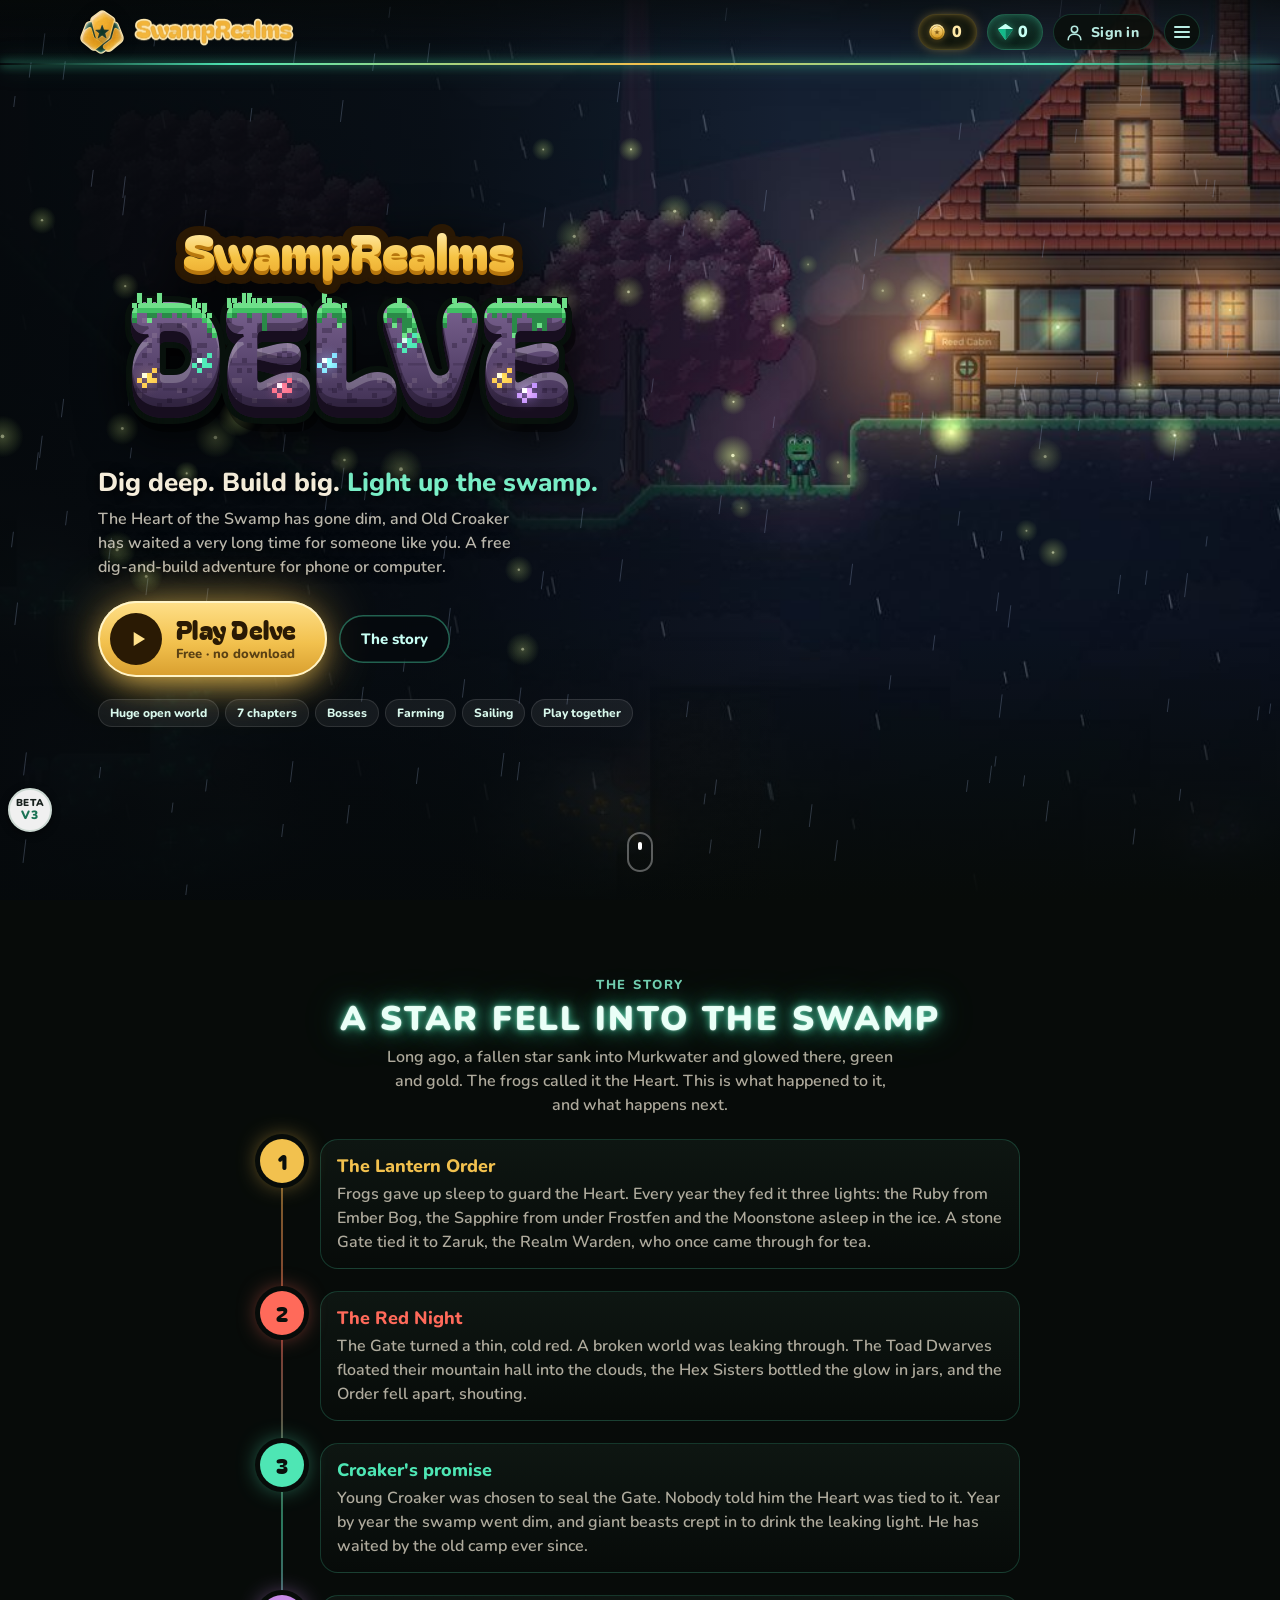
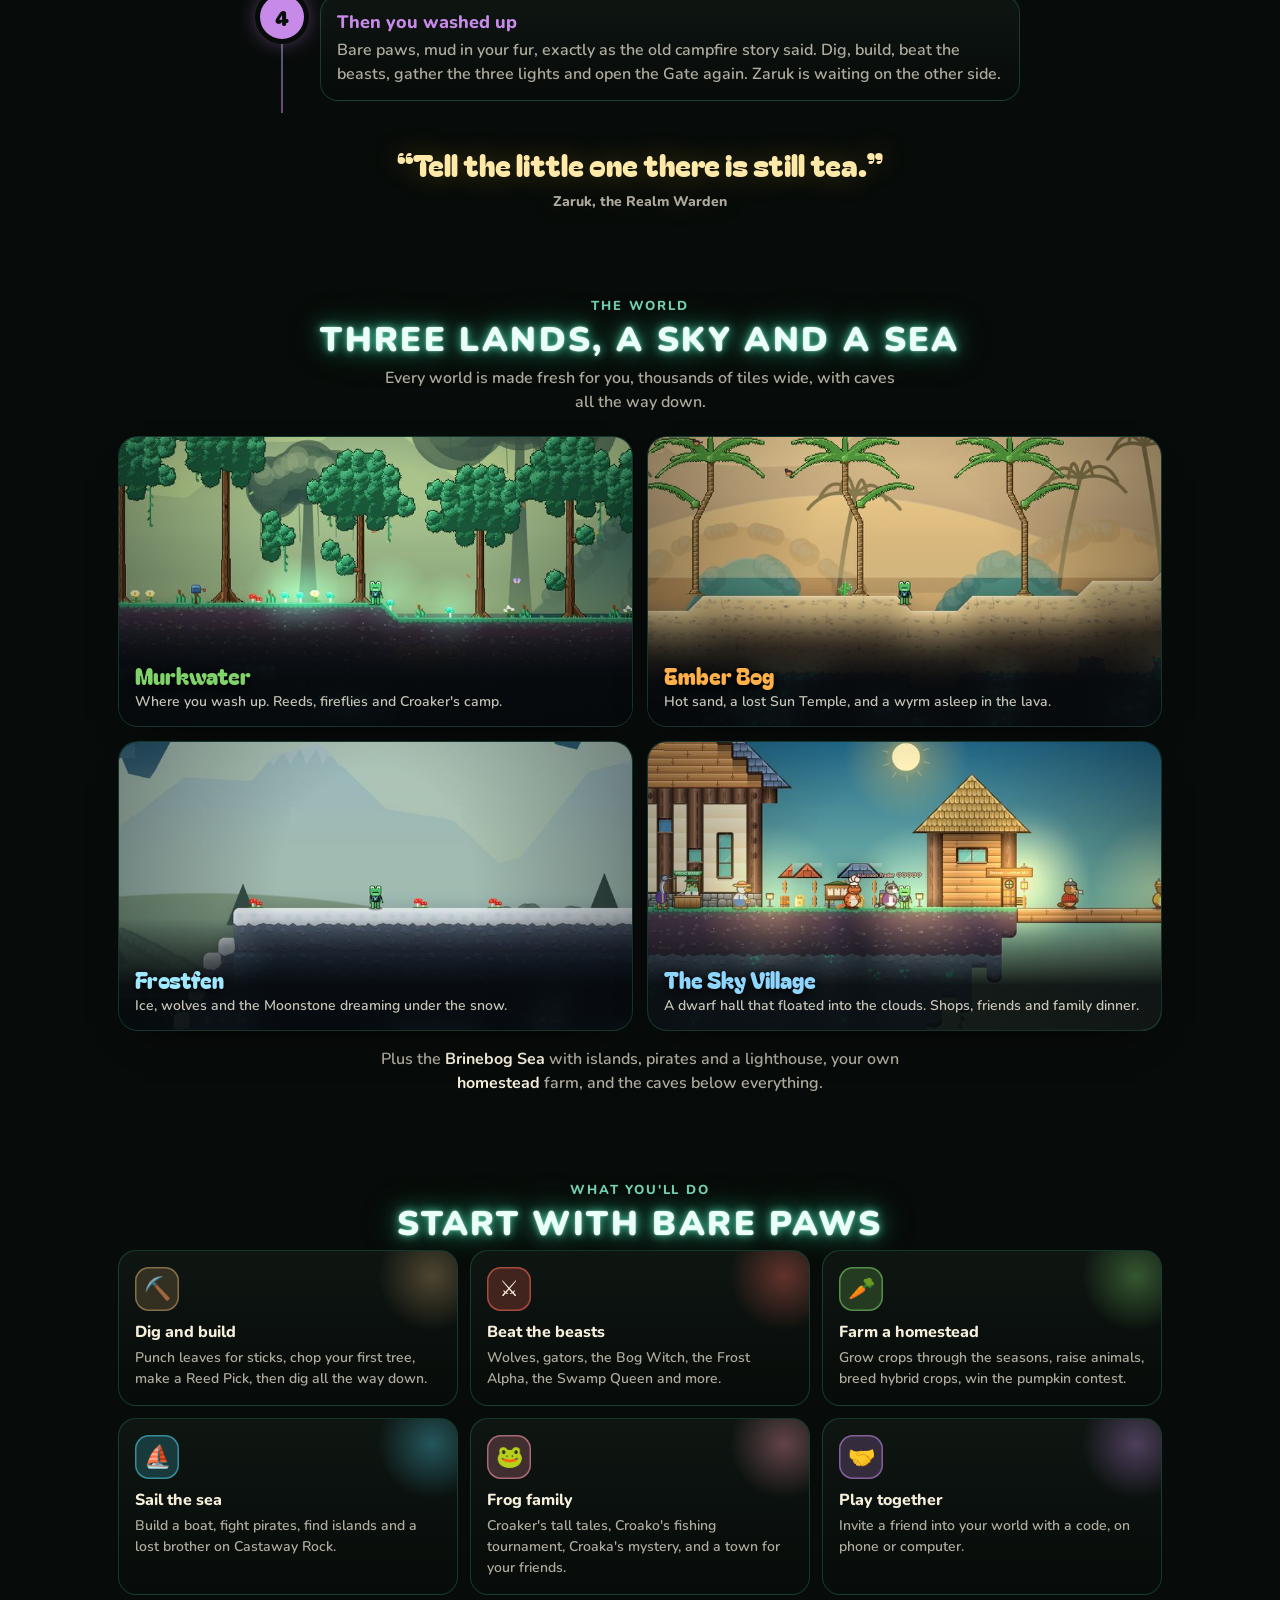
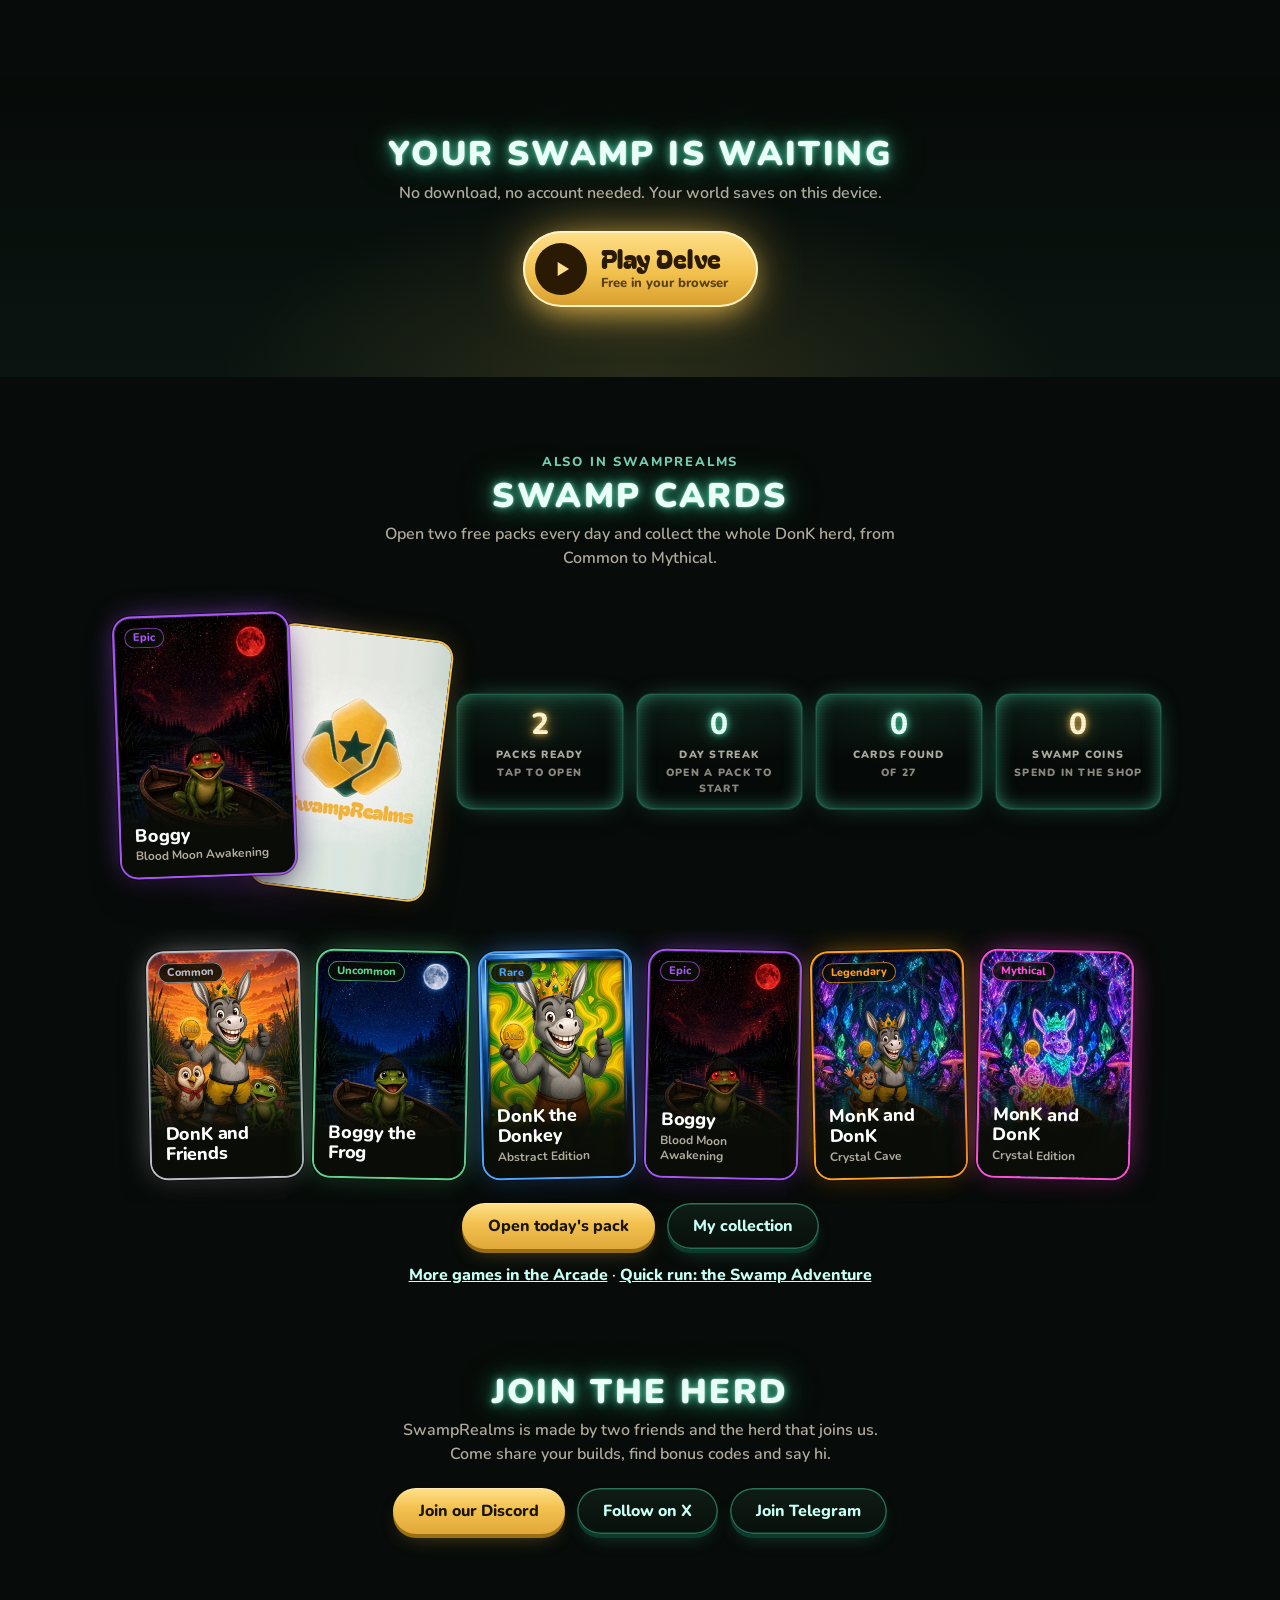
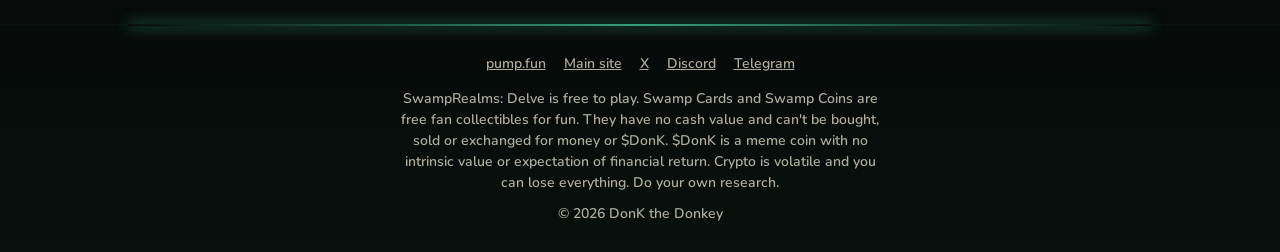
==== commit 029cb3d8: "Make Delve the heart of SwampRealms: new Delve-first home page and navigation A full-screen Delve he" ====
--- a/index.html
+++ b/index.html
@@ -3,120 +3,157 @@
 <head>
 <meta charset="utf-8">
 <meta name="viewport" content="width=device-width, initial-scale=1, viewport-fit=cover">
-<title>SwampRealms | Free Daily Swamp Card Packs</title>
-<meta name="description" content="SwampRealms is a free card collecting site. Open a free pack every day, collect the whole DonK swamp herd and earn Swamp Coins. Fan collectibles, just for fun.">
+<title>SwampRealms: Delve | A free dig-and-build swamp adventure</title>
+<meta name="description" content="Dig, build and explore a huge swamp world in your browser. Relight the Heart of the Swamp with Old Croaker, fight giant beasts, farm, sail and build a town. Free on phone or computer.">
 <link rel="canonical" href="https://theswampverse.m4br6dbmzc.workers.dev/">
 <meta name="robots" content="index, follow, max-image-preview:large">
 <meta property="og:type" content="website">
 <meta property="og:site_name" content="SwampRealms">
 <meta property="og:locale" content="en_US">
-<meta property="og:title" content="SwampRealms | Free Daily Swamp Card Packs">
-<meta property="og:description" content="SwampRealms is a free card collecting site. Open a free pack every day, collect the whole DonK swamp herd and earn Swamp Coins. Fan collectibles, just for fun.">
+<meta property="og:title" content="SwampRealms: Delve | A free dig-and-build swamp adventure">
+<meta property="og:description" content="Dig, build and explore a huge swamp world in your browser. Relight the Heart of the Swamp with Old Croaker, fight giant beasts, farm, sail and build a town. Free on phone or computer.">
 <meta property="og:url" content="https://theswampverse.m4br6dbmzc.workers.dev/">
-<meta property="og:image" content="https://theswampverse.m4br6dbmzc.workers.dev/preview.jpg?v=2">
+<meta property="og:image" content="https://theswampverse.m4br6dbmzc.workers.dev/delve-og.jpg?v=4">
 <meta property="og:image:width" content="1200">
 <meta property="og:image:height" content="630">
-<meta property="og:image:alt" content="SwampRealms logo">
+<meta property="og:image:alt" content="SwampRealms: Delve, a frog by a lit cabin on a stormy night">
 <meta name="twitter:card" content="summary_large_image">
-<meta name="twitter:title" content="SwampRealms | Free Daily Swamp Card Packs">
-<meta name="twitter:description" content="SwampRealms is a free card collecting site. Open a free pack every day, collect the whole DonK swamp herd and earn Swamp Coins. Fan collectibles, just for fun.">
-<meta name="twitter:image" content="https://theswampverse.m4br6dbmzc.workers.dev/preview.jpg?v=2">
-<meta name="twitter:image:alt" content="SwampRealms logo">
+<meta name="twitter:title" content="SwampRealms: Delve | A free dig-and-build swamp adventure">
+<meta name="twitter:description" content="Dig, build and explore a huge swamp world in your browser. Relight the Heart of the Swamp with Old Croaker, fight giant beasts, farm, sail and build a town. Free on phone or computer.">
+<meta name="twitter:image" content="https://theswampverse.m4br6dbmzc.workers.dev/delve-og.jpg?v=4">
+<meta name="twitter:image:alt" content="SwampRealms: Delve, a frog by a lit cabin on a stormy night">
 <!-- Google Search Console: paste your verification tag here, e.g. <meta name="google-site-verification" content="XXXX"> -->
-<script type="application/ld+json">{"@context":"https://schema.org","@graph":[{"@type":"WebSite","@id":"https://theswampverse.m4br6dbmzc.workers.dev/#site","url":"https://theswampverse.m4br6dbmzc.workers.dev/","name":"SwampRealms","alternateName":"DonK Swamp Cards","description":"SwampRealms is a free card collecting site. Open a free pack every day, collect the whole DonK swamp herd and earn Swamp Coins. Fan collectibles, just for fun.","inLanguage":"en"},{"@type":"Organization","@id":"https://theswampverse.m4br6dbmzc.workers.dev/#org","name":"SwampRealms","url":"https://theswampverse.m4br6dbmzc.workers.dev/","logo":"https://theswampverse.m4br6dbmzc.workers.dev/preview.jpg?v=2","sameAs":["https://x.com/donkeycryt","https://discord.gg/ryQMThkQFr","https://t.me/DonKSwamp","https://donkthedonkey.framer.website/"]}]}</script>
+<script type="application/ld+json">{"@context":"https://schema.org","@graph":[{"@type":"WebSite","@id":"https://theswampverse.m4br6dbmzc.workers.dev/#site","url":"https://theswampverse.m4br6dbmzc.workers.dev/","name":"SwampRealms","alternateName":"DonK Swamp Cards","description":"SwampRealms is a free card collecting site. Open a free pack every day, collect the whole DonK swamp herd and earn Swamp Coins. Fan collectibles, just for fun.","inLanguage":"en"},{"@type":"Organization","@id":"https://theswampverse.m4br6dbmzc.workers.dev/#org","name":"SwampRealms","url":"https://theswampverse.m4br6dbmzc.workers.dev/","logo":"https://theswampverse.m4br6dbmzc.workers.dev/delve-og.jpg?v=4","sameAs":["https://x.com/donkeycryt","https://discord.gg/ryQMThkQFr","https://t.me/DonKSwamp","https://donkthedonkey.framer.website/"]}]}</script>
 <link rel="icon" href="data:image/svg+xml,%3Csvg xmlns='http://www.w3.org/2000/svg' viewBox='0 0 32 32'%3E%3Crect width='32' height='32' rx='7' fill='%230d110a'/%3E%3Crect x='7' y='6' width='14' height='20' rx='3' transform='rotate(-8 14 16)' fill='%23f2c14e'/%3E%3Cpath d='M14 11l1.6 3.3 3.6.5-2.6 2.5.6 3.6-3.2-1.7-3.2 1.7.6-3.6-2.6-2.5 3.6-.5z' transform='rotate(-8 14 16)' fill='%231a1405'/%3E%3C/svg%3E">
 <meta name="theme-color" content="#0d110a">
 <link rel="preconnect" href="https://fonts.googleapis.com"><link rel="preconnect" href="https://fonts.gstatic.com" crossorigin>
 <link href="https://fonts.googleapis.com/css2?family=Bagel+Fat+One&family=Nunito:wght@600;800&display=swap" rel="stylesheet">
 <script>document.documentElement.classList.add("js");setTimeout(function(){if(!window.__rv)document.documentElement.classList.add("rv-done")},2500)</script>
-<link rel="stylesheet" href="styles.css">
+<link rel="stylesheet" href="styles.css?v=delvehome1">
 <link rel="stylesheet" href="ui.css?v=cardback1">
 <link rel="stylesheet" href="arcade.css?v=arc1">
+<link rel="stylesheet" href="home.css?v=delvehome1">
+<link rel="preload" as="image" href="delve-hero-phone.jpg" media="(max-width:700px)">
+<link rel="preload" as="image" href="delve-hero.jpg" media="(min-width:701px)">
 </head>
-<body>
+<body class="home">
 <noscript><p style="text-align:center;padding:24px">SwampRealms needs JavaScript to run. Please turn it on and reload the page.</p></noscript>
 <header>
  <a class="logo" href="index.html" aria-label="SwampRealms home"><img class="mark" src="logo-mark.png" alt="" width="44" height="44"><img class="word" src="logo-word.png" alt="" width="160" height="29"></a>
- <nav aria-label="Site"><a class="hide" href="index.html" aria-current="page">Home</a><a class="hide" href="catalog.html">Packs / Collection</a><a class="hide" href="arcade.html">Arcade</a><a class="hide" href="shop.html">Shop</a><a class="hide" href="index.html#herd">The Herd</a></nav>
+ <nav aria-label="Site"><a class="hide" href="index.html" aria-current="page">Home</a><a class="hide play" href="sandbox.html">Play Delve</a><a class="hide" href="catalog.html">Cards</a><a class="hide" href="arcade.html">Arcade</a><a class="hide" href="shop.html">Shop</a><a class="hide" href="index.html#herd">The Herd</a></nav>
 </header>
 
-<div class="hero" id="top">
- <a class="showcase" id="showcase" href="catalog.html#cards" hidden></a>
- <div>
-  <h1>SwampRealms<span>DonK Collective</span></h1>
-  <p class="tag">King of the Swamp. Stubborn by nature.</p>
-  <p>Open two free packs every day and collect the whole herd.</p>
-  <div class="row"><a class="btn" href="catalog.html#packs">Open today's pack</a><a class="btn ghost" href="catalog.html#cards">My collection</a><a class="btn ghost" href="sandbox.html">Play Delve</a></div>
+<!-- ============ DELVE: the whole first screen ============ -->
+<div class="dh" id="top">
+ <div class="dh-bg" role="img" aria-label="A frog stands in the rain by a lit Reed Cabin at night, fireflies drifting over the swamp"></div>
+ <canvas class="dh-fx" id="dhFx" aria-hidden="true"></canvas>
+ <div class="dh-flash" id="dhFlash" aria-hidden="true"></div>
+ <div class="dh-in">
+  <canvas class="dh-logo" id="dhLogo" role="img" aria-label="SwampRealms: Delve"></canvas>
+  <p class="dh-tag">Dig deep. Build big. <b>Light up the swamp.</b></p>
+  <p class="dh-sub">The Heart of the Swamp has gone dim, and Old Croaker has waited a very long time for someone like you. A free dig-and-build adventure for phone or computer.</p>
+  <div class="dh-cta">
+   <a class="dh-play" id="dhPlay" href="sandbox.html"><span class="dh-pi" aria-hidden="true"><svg viewBox="0 0 24 24"><path d="M8 5.5v13l10.5-6.5z" fill="currentColor"/></svg></span><span><b id="dhPlayT">Play Delve</b><small id="dhPlayS">Free · no download</small></span></a>
+   <a class="dh-sec" href="#story">The story</a>
+  </div>
+  <ul class="dh-chips" aria-label="At a glance"><li>Huge open world</li><li>7 chapters</li><li>Bosses</li><li>Farming</li><li>Sailing</li><li>Play together</li></ul>
  </div>
- <div class="status" id="status" aria-label="Your progress">
-  <a class="stat" href="catalog.html#packs"><b id="s-packs">1</b><span>Packs ready</span><small id="s-cd">&nbsp;</small></a>
-  <a class="stat" href="catalog.html#packs"><b id="s-streak">0</b><span>Day streak</span><small id="s-sk">Open a pack to start</small></a>
-  <a class="stat" href="catalog.html#cards"><b id="s-cards">0</b><span>Cards found</span><small id="s-total">&nbsp;</small></a>
-  <a class="stat" href="shop.html"><b id="s-coins">0</b><span>Swamp Coins</span><small>Spend in the shop</small></a>
- </div>
+ <a class="dh-down" href="#story" aria-label="Scroll to the story"><span></span></a>
 </div>
 
-<section class="reveal" id="featured">
- <h2>Featured game</h2>
- <p class="sub">Free to play in your browser, on your phone or computer.</p>
- <a class="feat feat-delve" href="sandbox.html" aria-label="Play SwampRealms: Delve">
-  <span class="feat-art"><img src="delve-cover-sm.jpg?v=4" srcset="delve-cover-sm.jpg?v=4 960w, delve-cover.jpg?v=4 1920w" sizes="(min-width:640px) 420px, 100vw" width="960" height="540" alt="A stormy night in the swamp: lightning strikes and a meteor streaks over a lit cabin while the frog fights two wolves and a gator, under the DELVE logo" decoding="async"><span class="feat-badge">Featured</span></span>
-  <span class="feat-body">
-   <b class="feat-title">SwampRealms: Delve</b>
-   <span class="feat-text">Dig, build and explore a huge swamp world. Mine glowing ore, craft better tools, light up the caves and follow Old Croaker’s story through Murkwater, Ember Bog and Frostfen.</span>
-   <span class="feat-chips"><i>Dig and build</i><i>7 chapters</i><i>Play together</i><i>Phone or computer</i></span>
-   <span class="btn feat-cta">Play now</span>
-  </span>
- </a>
- <p class="feat-more"><a href="adventure.html">Want a quick run? Play the Swamp Adventure</a><span aria-hidden="true"> · </span><a href="arcade.html">All games</a></p>
+<!-- ============ THE STORY ============ -->
+<section class="reveal ds" id="story">
+ <p class="eyebrow">The story</p>
+ <h2>A star fell into the swamp</h2>
+ <p class="sub">Long ago, a fallen star sank into Murkwater and glowed there, green and gold. The frogs called it the Heart. This is what happened to it, and what happens next.</p>
+ <ol class="tl">
+  <li style="--c:#f2c14e"><span class="tl-n">1</span><div><b>The Lantern Order</b><p>Frogs gave up sleep to guard the Heart. Every year they fed it three lights: the Ruby from Ember Bog, the Sapphire from under Frostfen and the Moonstone asleep in the ice. A stone Gate tied it to Zaruk, the Realm Warden, who once came through for tea.</p></div></li>
+  <li style="--c:#ff6a5a"><span class="tl-n">2</span><div><b>The Red Night</b><p>The Gate turned a thin, cold red. A broken world was leaking through. The Toad Dwarves floated their mountain hall into the clouds, the Hex Sisters bottled the glow in jars, and the Order fell apart, shouting.</p></div></li>
+  <li style="--c:#4ee6b4"><span class="tl-n">3</span><div><b>Croaker's promise</b><p>Young Croaker was chosen to seal the Gate. Nobody told him the Heart was tied to it. Year by year the swamp went dim, and giant beasts crept in to drink the leaking light. He has waited by the old camp ever since.</p></div></li>
+  <li style="--c:#c88ae8"><span class="tl-n">4</span><div><b>Then you washed up</b><p>Bare paws, mud in your fur, exactly as the old campfire story said. Dig, build, beat the beasts, gather the three lights and open the Gate again. Zaruk is waiting on the other side.</p></div></li>
+ </ol>
+ <blockquote class="dq">“Tell the little one there is still tea.”<cite>Zaruk, the Realm Warden</cite></blockquote>
 </section>
 
-<section class="reveal" id="rarities">
- <h2>Six rarities, one swamp</h2>
- <p class="sub">From Common to Mythical. The rarer the card, the harder it is to pull.</p>
- <div class="deck" id="deck"></div>
- <a class="btn ghost" href="catalog.html#cards">See the full catalog</a>
+<!-- ============ THE WORLD ============ -->
+<section class="reveal ds" id="world">
+ <p class="eyebrow">The world</p>
+ <h2>Three lands, a sky and a sea</h2>
+ <p class="sub">Every world is made fresh for you, thousands of tiles wide, with caves all the way down.</p>
+ <div class="lands">
+  <figure class="land" style="--c:#7fd36a"><img src="images/world-murkwater.jpg" alt="Tall swamp trees and glowing mushrooms in Murkwater" width="720" height="405" loading="lazy" decoding="async"><figcaption><b>Murkwater</b><span>Where you wash up. Reeds, fireflies and Croaker's camp.</span></figcaption></figure>
+  <figure class="land" style="--c:#ffb04a"><img src="images/world-emberbog.jpg" alt="Palm trees on the warm sandy shore of Ember Bog" width="720" height="405" loading="lazy" decoding="async"><figcaption><b>Ember Bog</b><span>Hot sand, a lost Sun Temple, and a wyrm asleep in the lava.</span></figcaption></figure>
+  <figure class="land" style="--c:#9fe8ff"><img src="images/world-frostfen.jpg" alt="Snowy cliffs and mountains in Frostfen" width="720" height="405" loading="lazy" decoding="async"><figcaption><b>Frostfen</b><span>Ice, wolves and the Moonstone dreaming under the snow.</span></figcaption></figure>
+  <figure class="land" style="--c:#8fd6ff"><img src="images/world-skyvillage.jpg" alt="The Sky Village floating in the clouds, with a bank, a trader and a lumber mill" width="720" height="405" loading="lazy" decoding="async"><figcaption><b>The Sky Village</b><span>A dwarf hall that floated into the clouds. Shops, friends and family dinner.</span></figcaption></figure>
+ </div>
+ <p class="lands-more">Plus the <b>Brinebog Sea</b> with islands, pirates and a lighthouse, your own <b>homestead</b> farm, and the caves below everything.</p>
 </section>
 
-<section class="reveal" id="how">
- <h2>How it works</h2>
- <ol class="steps">
-  <li><b>Open</b>Tap your two free packs (Adventures and Abstract) once a day in the Packs / Collection tab. They reset at midnight.</li>
-  <li><b>Collect</b>Find every swamp character. Trade extra copies for Swamp Coins.</li>
-  <li><b>Earn more</b>Play the Swamp Adventure for Swamp Coins to spend in the shop. Every run also pays Swamp Crystals to dress your own swamp avatar, with no daily limit. Watch X and Discord for bonus codes too.</li>
- </ol>
+<!-- ============ WHAT YOU DO ============ -->
+<section class="reveal ds" id="play">
+ <p class="eyebrow">What you'll do</p>
+ <h2>Start with bare paws</h2>
+ <div class="feats">
+  <div class="ft" style="--c:#c8a06a"><i aria-hidden="true">⛏️</i><b>Dig and build</b><p>Punch leaves for sticks, chop your first tree, make a Reed Pick, then dig all the way down.</p></div>
+  <div class="ft" style="--c:#ff6a5a"><i aria-hidden="true">⚔️</i><b>Beat the beasts</b><p>Wolves, gators, the Bog Witch, the Frost Alpha, the Swamp Queen and more.</p></div>
+  <div class="ft" style="--c:#7fd36a"><i aria-hidden="true">🥕</i><b>Farm a homestead</b><p>Grow crops through the seasons, raise animals, breed hybrid crops, win the pumpkin contest.</p></div>
+  <div class="ft" style="--c:#4fd0e8"><i aria-hidden="true">⛵</i><b>Sail the sea</b><p>Build a boat, fight pirates, find islands and a lost brother on Castaway Rock.</p></div>
+  <div class="ft" style="--c:#ff9ab0"><i aria-hidden="true">🐸</i><b>Frog family</b><p>Croaker's tall tales, Croako's fishing tournament, Croaka's mystery, and a town for your friends.</p></div>
+  <div class="ft" style="--c:#c88ae8"><i aria-hidden="true">🤝</i><b>Play together</b><p>Invite a friend into your world with a code, on phone or computer.</p></div>
+ </div>
 </section>
 
-<section class="reveal" id="about">
- <h2>What is SwampRealms?</h2>
- <p class="sub">SwampRealms is a free card collecting site for the DonK community. Open two free packs every day, collect the whole herd of swamp characters from Common to Mythical, play the Swamp Adventure for Swamp Coins and Swamp Crystals and trade your extra copies. The cards are inspired by DonK, a community meme coin, and are just free fan collectibles for fun.</p>
+<section class="reveal dband">
+ <h2>Your swamp is waiting</h2>
+ <p class="sub">No download, no account needed. Your world saves on this device.</p>
+ <a class="dh-play" href="sandbox.html"><span class="dh-pi" aria-hidden="true"><svg viewBox="0 0 24 24"><path d="M8 5.5v13l10.5-6.5z" fill="currentColor"/></svg></span><span><b class="dhPlayT2">Play Delve</b><small>Free in your browser</small></span></a>
+</section>
+
+<!-- ============ ALSO IN SWAMPREALMS: CARDS AND THE ARCADE ============ -->
+<section class="reveal ds" id="cards">
+ <p class="eyebrow">Also in SwampRealms</p>
+ <h2>Swamp Cards</h2>
+ <p class="sub">Open two free packs every day and collect the whole DonK herd, from Common to Mythical.</p>
+ <div class="cards-wrap">
+  <a class="showcase" id="showcase" href="catalog.html#cards" hidden></a>
+  <div class="status" id="status" aria-label="Your card progress">
+   <a class="stat" href="catalog.html#packs"><b id="s-packs">1</b><span>Packs ready</span><small id="s-cd">&nbsp;</small></a>
+   <a class="stat" href="catalog.html#packs"><b id="s-streak">0</b><span>Day streak</span><small id="s-sk">Open a pack to start</small></a>
+   <a class="stat" href="catalog.html#cards"><b id="s-cards">0</b><span>Cards found</span><small id="s-total">&nbsp;</small></a>
+   <a class="stat" href="shop.html"><b id="s-coins">0</b><span>Swamp Coins</span><small>Spend in the shop</small></a>
+  </div>
+ </div>
+ <div class="deck" id="deck"></div>
+ <div class="row" style="justify-content:center"><a class="btn" href="catalog.html#packs">Open today's pack</a><a class="btn ghost" href="catalog.html#cards">My collection</a></div>
+ <p class="feat-more"><a href="arcade.html">More games in the Arcade</a><span aria-hidden="true"> · </span><a href="adventure.html">Quick run: the Swamp Adventure</a></p>
 </section>
 
 <section class="reveal" id="herd">
  <h2>Join the Herd</h2>
- <p class="sub">A community-powered meme coin built by two friends and the herd that joins us.</p>
+ <p class="sub">SwampRealms is made by two friends and the herd that joins us. Come share your builds, find bonus codes and say hi.</p>
  <div class="row" style="justify-content:center">
-  <a class="btn" href="https://x.com/donkeycryt?s=11">Follow on X</a>
-  <a class="btn ghost" href="https://discord.gg/ryQMThkQFr">Join our Discord</a>
+  <a class="btn" href="https://discord.gg/ryQMThkQFr">Join our Discord</a>
+  <a class="btn ghost" href="https://x.com/donkeycryt?s=11">Follow on X</a>
   <a class="btn ghost" href="https://t.me/DonKSwamp">Join Telegram</a>
  </div>
 </section>
 
 <footer>
  <div class="row"><a href="https://pump.fun/6suAaqm6HkHkixq2zyeLPhLE679AHUdV32ivj8Xypump">pump.fun</a><a href="https://donkthedonkey.framer.website/">Main site</a><a href="https://x.com/donkeycryt?s=11">X</a><a href="https://discord.gg/ryQMThkQFr">Discord</a><a href="https://t.me/DonKSwamp">Telegram</a></div>
- <p>Swamp Cards and Swamp Coins are free fan collectibles for fun. They have no cash value and can't be bought, sold or exchanged for money or $DonK. $DonK is a meme coin with no intrinsic value or expectation of financial return. Crypto is volatile and you can lose everything. Do your own research.</p>
+ <p>SwampRealms: Delve is free to play. Swamp Cards and Swamp Coins are free fan collectibles for fun. They have no cash value and can't be bought, sold or exchanged for money or $DonK. $DonK is a meme coin with no intrinsic value or expectation of financial return. Crypto is volatile and you can lose everything. Do your own research.</p>
  <p style="margin-top:10px">© 2026 DonK the Donkey</p>
 </footer>
 
-<nav class="tabbar" aria-label="Main"><a href="index.html" aria-current="page"><svg viewBox="0 0 24 24" fill="none" stroke="currentColor" stroke-width="2" stroke-linejoin="round" stroke-linecap="round" aria-hidden="true"><path d="M4 11l8-7 8 7v9a1 1 0 01-1 1h-4v-6h-6v6H5a1 1 0 01-1-1z"/></svg><span>Home</span></a><a href="catalog.html"><svg viewBox="0 0 24 24" fill="none" stroke="currentColor" stroke-width="2" stroke-linejoin="round" stroke-linecap="round" aria-hidden="true"><rect x="5" y="3" width="14" height="18" rx="3"/><path d="M9 3v4h6V3"/></svg><span>Packs</span></a><a href="arcade.html"><svg viewBox="0 0 24 24" fill="none" stroke="currentColor" stroke-width="2" stroke-linejoin="round" stroke-linecap="round" aria-hidden="true"><rect x="2" y="6" width="20" height="12" rx="5"/><path d="M7 10v4M5 12h4"/><circle cx="16" cy="11" r=".6"/><circle cx="18" cy="13" r=".6"/></svg><span>Arcade</span></a><a href="shop.html"><svg viewBox="0 0 24 24" fill="none" stroke="currentColor" stroke-width="2" stroke-linejoin="round" stroke-linecap="round" aria-hidden="true"><path d="M5 8h14l-1 12H6z"/><path d="M9 8a3 3 0 016 0"/></svg><span>Shop</span></a></nav>
-
+<nav class="tabbar" aria-label="Main"><a href="index.html" aria-current="page"><svg viewBox="0 0 24 24" fill="none" stroke="currentColor" stroke-width="2" stroke-linejoin="round" stroke-linecap="round" aria-hidden="true"><path d="M4 11l8-7 8 7v9a1 1 0 01-1 1h-4v-6h-6v6H5a1 1 0 01-1-1z"/></svg><span>Home</span></a><a href="catalog.html"><svg viewBox="0 0 24 24" fill="none" stroke="currentColor" stroke-width="2" stroke-linejoin="round" stroke-linecap="round" aria-hidden="true"><rect x="5" y="3" width="14" height="18" rx="3"/><path d="M9 3v4h6V3"/></svg><span>Cards</span></a><a class="tb-play" href="sandbox.html" aria-label="Play Delve"><i><svg viewBox="0 0 24 24" fill="none" stroke="currentColor" stroke-width="2.4" stroke-linejoin="round" stroke-linecap="round" aria-hidden="true"><g transform="rotate(-40 12 12)"><path d="M4 8.5c4-4.5 12-4.5 16 0"/><path d="M12 6V21"/></g></svg></i><span>Play</span></a><a href="arcade.html"><svg viewBox="0 0 24 24" fill="none" stroke="currentColor" stroke-width="2" stroke-linejoin="round" stroke-linecap="round" aria-hidden="true"><rect x="2" y="6" width="20" height="12" rx="5"/><path d="M7 10v4M5 12h4"/><circle cx="16" cy="11" r=".6"/><circle cx="18" cy="13" r=".6"/></svg><span>Arcade</span></a><a href="shop.html"><svg viewBox="0 0 24 24" fill="none" stroke="currentColor" stroke-width="2" stroke-linejoin="round" stroke-linecap="round" aria-hidden="true"><path d="M5 8h14l-1 12H6z"/><path d="M9 8V6a3 3 0 016 0v2"/></svg><span>Shop</span></a></nav>
 <script src="cards.js?v=cardback1"></script>
 <script src="weapons.js?v=skins2"></script>
 <script src="store.js?v=cos4"></script>
 <script src="account.js"></script>
 <script src="menu.js"></script>
+<script src="delve-logo.js?v=3"></script>
+<script src="home.js?v=delvehome1"></script>
 <script>
-// featured cards above the title: the Epic Boggy card in front, the SwampRealms card back behind it
+// the Epic Boggy card in the cards section, with the SwampRealms card back behind it
 (function(){
  const c=CARDS.find(k=>k.id==="boggy-blood-moon"),el=document.getElementById("showcase");
  if(!c||!el)return;
--- a/styles.css
+++ b/styles.css
@@ -412,3 +412,13 @@
  *,*::before,*::after{animation-duration:.01ms!important;animation-delay:0s!important;animation-iteration-count:1!important;transition-duration:.01ms!important;transition-delay:0s!important;scroll-behavior:auto!important}
  .js .reveal,.js .reveal :is(.steps li,.tile){opacity:1;transform:none}
 }
+
+/* ===== Delve first: the gold Play button in the tab bar and the header ===== */
+.tabbar a.tb-play{position:relative;flex:1.15;color:#ffe9a8}
+.tabbar a.tb-play i{display:grid;place-items:center;width:52px;height:52px;margin:-26px 0 1px;border-radius:50%;background:radial-gradient(circle at 35% 30%,#ffe08a,#f2c14e 55%,#c8902a);color:#2a1a04;box-shadow:0 0 0 4px #070b09,0 6px 18px -4px #f2c14eaa,0 0 26px -6px #f2c14e;transition:transform .25s var(--ease-spring)}
+.tabbar a.tb-play svg{width:26px;height:26px}
+.tabbar a.tb-play:active i{transform:scale(.9)}
+.tabbar a.tb-play[aria-current=page]{color:var(--gold)}
+header nav a.play{padding:7px 14px;border-radius:999px;background:var(--gold);color:#1a1405;opacity:1;box-shadow:0 0 22px -6px var(--gold)}
+header nav a.play[aria-current=page]::after{display:none}
+header nav a.play:hover{filter:brightness(1.08)}
--- a/home.css
+++ b/home.css
@@ -0,0 +1,94 @@
+/* ==========================================================================
+   SwampRealms home: Delve first
+   The first screen is the game: a real in-game night by a Reed Cabin (delve-hero*.jpg), drifting fireflies and rain on a canvas,
+   the DELVE wordmark (delve-logo.js) and a big Play button. Then the story, the world, what you do, and the cards further down.
+   ========================================================================== */
+body.home header{position:fixed;left:0;right:0;background:linear-gradient(180deg,#05080699,transparent);border-bottom-color:transparent;box-shadow:none;-webkit-backdrop-filter:none;backdrop-filter:none;transition:background .35s,box-shadow .35s,border-color .35s}
+body.home header.scrolled{background:#070b09f0;border-bottom-color:var(--mint-line);box-shadow:0 12px 30px -22px var(--mint);-webkit-backdrop-filter:blur(10px);backdrop-filter:blur(10px)}
+
+/* ---- the hero ---- */
+.dh{position:relative;min-height:100svh;display:flex;align-items:flex-end;overflow:hidden;isolation:isolate;background:#05090c}
+.dh-bg{position:absolute;inset:0;z-index:-3;background:url(delve-hero-phone.jpg) center top/100% auto no-repeat;transform-origin:60% 40%;animation:dhZoom 26s var(--ease-in-out) infinite alternate}
+.dh-bg::after{content:"";position:absolute;inset:0;background:linear-gradient(180deg,#05090c00 30%,#05090ccc 58%,#070b09 74%)}
+@media(min-width:701px){
+ .dh-bg{background:url(delve-hero-md.jpg) 0% 40%/cover no-repeat}
+ .dh-bg::after{background:linear-gradient(90deg,#05090cf0 0%,#05090cb0 34%,#05090c00 62%),linear-gradient(180deg,#05090c00 70%,#070b09 100%)}
+}
+@media(min-width:1300px){.dh-bg{background-image:url(delve-hero.jpg)}}
+@keyframes dhZoom{from{transform:scale(1)}to{transform:scale(1.07)}}
+.dh-fx{position:absolute;inset:0;z-index:-2;width:100%;height:100%;pointer-events:none}
+.dh-flash{position:absolute;inset:0;z-index:-1;background:#cfe6ff;opacity:0;pointer-events:none;mix-blend-mode:screen}
+.dh-flash.on{animation:dhFlash .9s ease-out}
+@keyframes dhFlash{0%{opacity:0}6%{opacity:.5}12%{opacity:.08}20%{opacity:.34}100%{opacity:0}}
+
+.dh-in{width:100%;max-width:1180px;margin:0 auto;padding:0 20px calc(118px + env(safe-area-inset-bottom,0px));display:flex;flex-direction:column;align-items:center;text-align:center}
+@media(min-width:701px){.dh{align-items:center}.dh-in{align-items:flex-start;text-align:left;padding:120px 48px 90px}}
+.dh-logo{display:block;max-width:100%;height:auto;margin:0 0 6px -6px;filter:drop-shadow(0 10px 24px #000c)}
+.dh-tag{margin:4px 0 8px;font:800 clamp(19px,4.6vw,26px)/1.25 Nunito,sans-serif;color:#f6eedb;text-shadow:0 2px 12px #000}
+.dh-tag b{color:#7af0c8;font-weight:800}
+.dh-sub{max-width:44ch;margin:0 0 22px;color:#e8e4d4cc;font-size:16px;text-shadow:0 2px 10px #000}
+.dh-cta{display:flex;flex-wrap:wrap;gap:12px;align-items:center;justify-content:center}
+@media(min-width:701px){.dh-cta{justify-content:flex-start}}
+.dh-play{display:inline-flex;align-items:center;gap:14px;padding:12px 30px 12px 12px;border-radius:999px;text-decoration:none;color:#2a1a04;background:linear-gradient(180deg,#ffe08a,#f2c14e 55%,#d89e2e);
+ box-shadow:0 0 0 2px #fff4c8 inset,0 10px 30px -8px #f2c14ecc,0 0 60px -14px #f2c14e;transition:transform .25s var(--ease-spring),filter .2s;animation:dhPulse 2.6s ease-in-out infinite}
+.dh-play:hover{filter:brightness(1.06);transform:translateY(-2px)}
+.dh-play:active{transform:scale(.97)}
+.dh-pi{display:grid;place-items:center;width:52px;height:52px;border-radius:50%;background:#2a1a04;color:#ffe08a;flex:none}
+.dh-pi svg{width:26px;height:26px;margin-left:3px}
+.dh-play span:last-child{display:flex;flex-direction:column;align-items:flex-start;line-height:1.1}
+.dh-play b{font:400 26px/1 'Bagel Fat One',Nunito,sans-serif;letter-spacing:.01em}
+.dh-play small{font:800 13px Nunito,sans-serif;opacity:.75;margin-top:3px}
+@keyframes dhPulse{0%,100%{box-shadow:0 0 0 2px #fff4c8 inset,0 10px 30px -8px #f2c14ecc,0 0 60px -14px #f2c14e}50%{box-shadow:0 0 0 2px #fff4c8 inset,0 10px 30px -8px #f2c14ecc,0 0 80px -6px #f2c14e}}
+.dh-sec{padding:14px 22px;border-radius:999px;color:#c8fff4;text-decoration:none;font:800 15px Nunito,sans-serif;background:#05090c99;box-shadow:0 0 0 1.5px #4ee6b466 inset;-webkit-backdrop-filter:blur(6px);backdrop-filter:blur(6px)}
+.dh-sec:hover{box-shadow:0 0 0 1.5px var(--mint) inset}
+.dh-chips{display:flex;flex-wrap:wrap;gap:6px;justify-content:center;list-style:none;margin:22px 0 0;padding:0}
+@media(min-width:701px){.dh-chips{justify-content:flex-start}}
+.dh-chips li{padding:5px 11px;border-radius:999px;font:800 12px Nunito,sans-serif;color:#d8f8ec;background:#ffffff10;border:1px solid #ffffff1c}
+.dh-down{position:absolute;left:50%;bottom:calc(84px + env(safe-area-inset-bottom,0px));width:26px;height:40px;margin-left:-13px;border:2px solid #ffffff55;border-radius:14px;display:none}
+.dh-down span{position:absolute;left:50%;top:8px;width:4px;height:8px;margin-left:-2px;border-radius:2px;background:#fff;animation:dhDown 1.8s ease-in-out infinite}
+@media(min-width:701px){.dh-down{display:block;bottom:28px}}
+@keyframes dhDown{0%{transform:translateY(0);opacity:0}30%{opacity:1}100%{transform:translateY(14px);opacity:0}}
+
+/* ---- sections ---- */
+.ds{max-width:1080px}
+.eyebrow{margin:0 0 6px;font:800 13px Nunito,sans-serif;letter-spacing:.14em;text-transform:uppercase;color:var(--mint,#4ee6b4)}
+.tl{list-style:none;margin:8px auto 0;padding:0;max-width:760px;text-align:left;position:relative}
+.tl::before{content:"";position:absolute;left:21px;top:10px;bottom:10px;width:2px;background:linear-gradient(180deg,#f2c14e,#ff6a5a,#4ee6b4,#c88ae8);opacity:.5}
+.tl li{position:relative;display:flex;gap:16px;padding:0 0 22px}
+.tl-n{position:relative;flex:none;display:grid;place-items:center;width:44px;height:44px;border-radius:50%;font:400 20px 'Bagel Fat One',sans-serif;color:#0a0f0c;background:var(--c);box-shadow:0 0 0 5px #070b09,0 0 26px -4px var(--c)}
+.tl li>div{padding:14px 16px;border-radius:18px;background:var(--panel);border:1px solid var(--mint-line);flex:1}
+.tl b{display:block;font:800 18px Nunito,sans-serif;color:var(--c);margin-bottom:4px}
+.tl p{margin:0;color:var(--muted)}
+.dq{margin:22px auto 0;max-width:620px;font:400 clamp(22px,5vw,30px)/1.3 'Bagel Fat One',sans-serif;color:#ffe9a8;text-shadow:0 0 30px #f2c14e55}
+.dq cite{display:block;margin-top:8px;font:800 14px Nunito,sans-serif;font-style:normal;color:var(--muted)}
+
+.lands{display:grid;grid-template-columns:1fr;gap:14px}
+@media(min-width:640px){.lands{grid-template-columns:1fr 1fr}}
+.land{position:relative;margin:0;border-radius:20px;overflow:hidden;border:1px solid var(--mint-line);background:#05090c;text-align:left;box-shadow:0 18px 40px -26px #000}
+.land img{display:block;width:100%;height:auto;aspect-ratio:16/9;object-fit:cover;transition:transform .8s var(--ease-out)}
+.land:hover img{transform:scale(1.05)}
+.land figcaption{position:absolute;left:0;right:0;bottom:0;padding:44px 16px 14px;background:linear-gradient(180deg,transparent,#05090ce8 60%)}
+.land b{display:block;font:400 22px 'Bagel Fat One',sans-serif;color:var(--c);text-shadow:0 2px 8px #000}
+.land span{display:block;font-size:14px;color:#e8e4d4d9}
+.lands-more{margin:16px auto 0;max-width:60ch;color:var(--muted)}
+.lands-more b{color:var(--text)}
+
+.feats{display:grid;grid-template-columns:1fr 1fr;gap:12px;text-align:left}
+@media(min-width:800px){.feats{grid-template-columns:repeat(3,1fr)}}
+.ft{padding:16px;border-radius:18px;background:var(--panel);border:1px solid var(--mint-line);position:relative;overflow:hidden}
+.ft::before{content:"";position:absolute;right:-30px;top:-30px;width:110px;height:110px;border-radius:50%;background:radial-gradient(circle,color-mix(in srgb,var(--c) 35%,transparent),transparent 70%)}
+.ft i{display:grid;place-items:center;width:44px;height:44px;border-radius:14px;font-style:normal;font-size:22px;background:color-mix(in srgb,var(--c) 22%,#0a100c);box-shadow:0 0 0 1.5px color-mix(in srgb,var(--c) 55%,transparent) inset;margin-bottom:10px}
+.ft b{display:block;font:800 16px Nunito,sans-serif;color:var(--text)}
+.ft p{margin:4px 0 0;font-size:14px;color:var(--muted)}
+
+.dband{max-width:none;margin-top:60px;padding:70px 18px;background:radial-gradient(600px 260px at 50% 100%,#f2c14e22,transparent 70%),linear-gradient(180deg,transparent,#4ee6b40c)}
+.dband .dh-play{margin-top:4px}
+
+.cards-wrap{display:grid;gap:18px;align-items:center;justify-items:center;margin:0 0 18px}
+@media(min-width:800px){.cards-wrap{grid-template-columns:auto 1fr}}
+.cards-wrap .status{width:100%}
+@media(prefers-reduced-motion:reduce){.dh-bg,.dh-play,.dh-down span{animation:none}}
+.cards-wrap .showcase{width:clamp(240px,70vw,320px);margin:24px auto 8px}
+.cards-wrap .status{margin:0 auto}
+@media(max-width:700px){.dh-chips{display:none}.dh-in{padding-bottom:calc(104px + env(safe-area-inset-bottom,0px))}.dh-sub{font-size:15px;margin-bottom:18px}.dh-logo{margin-bottom:0}}
+.land figcaption b{font-family:"Bagel Fat One",Nunito,sans-serif!important;font-weight:400!important;font-size:22px!important}
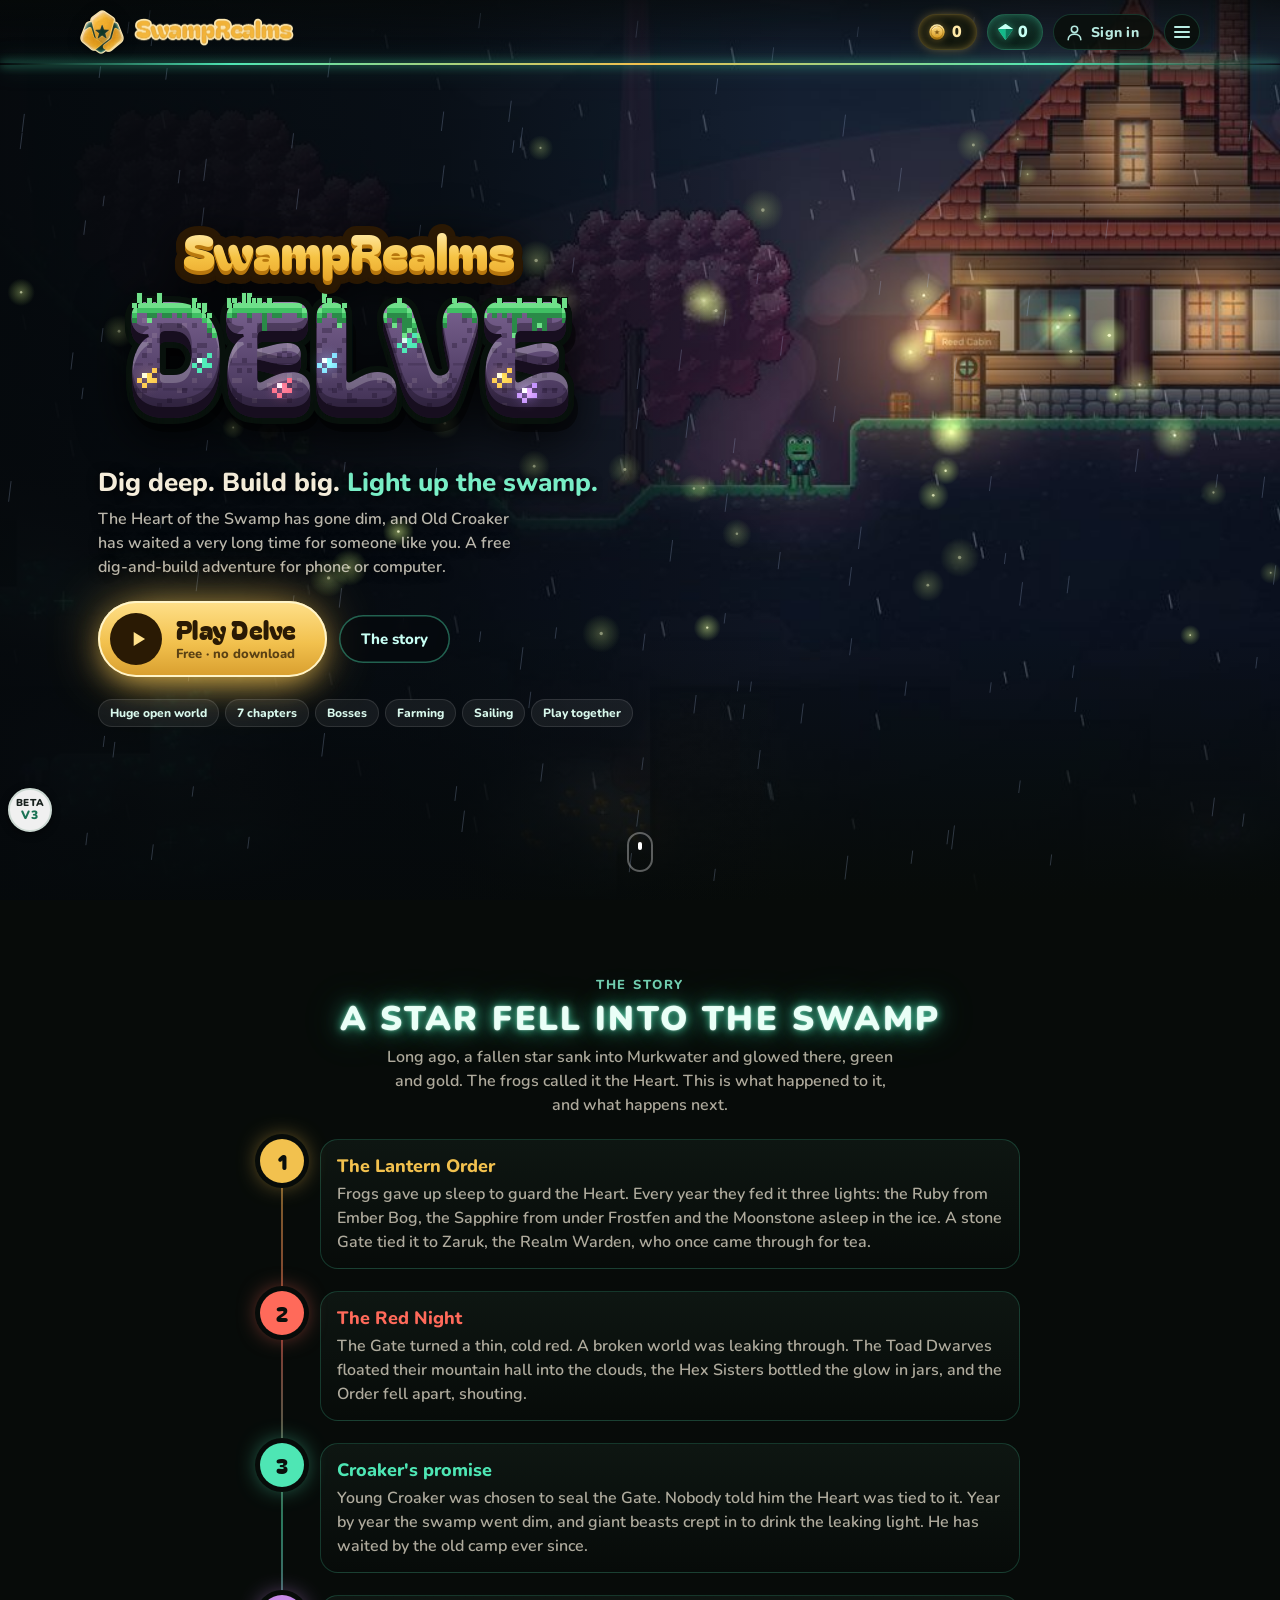
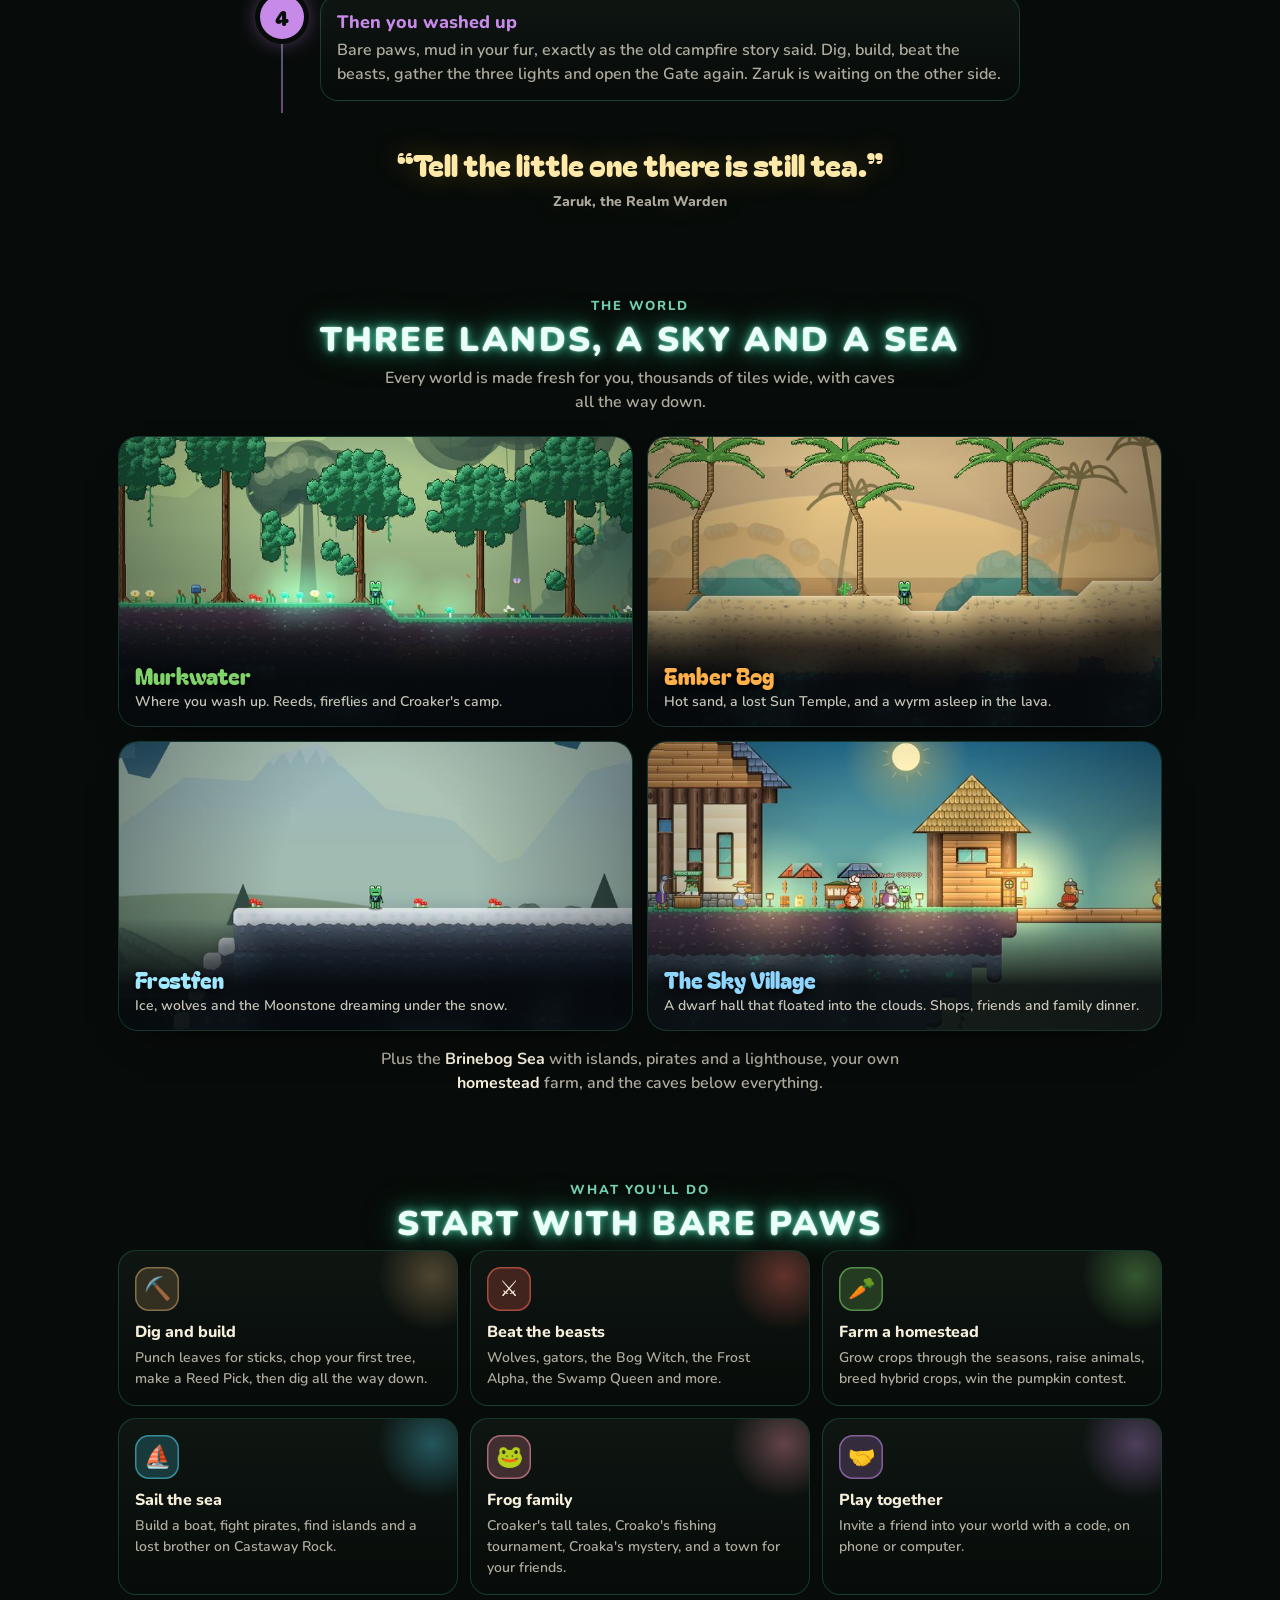
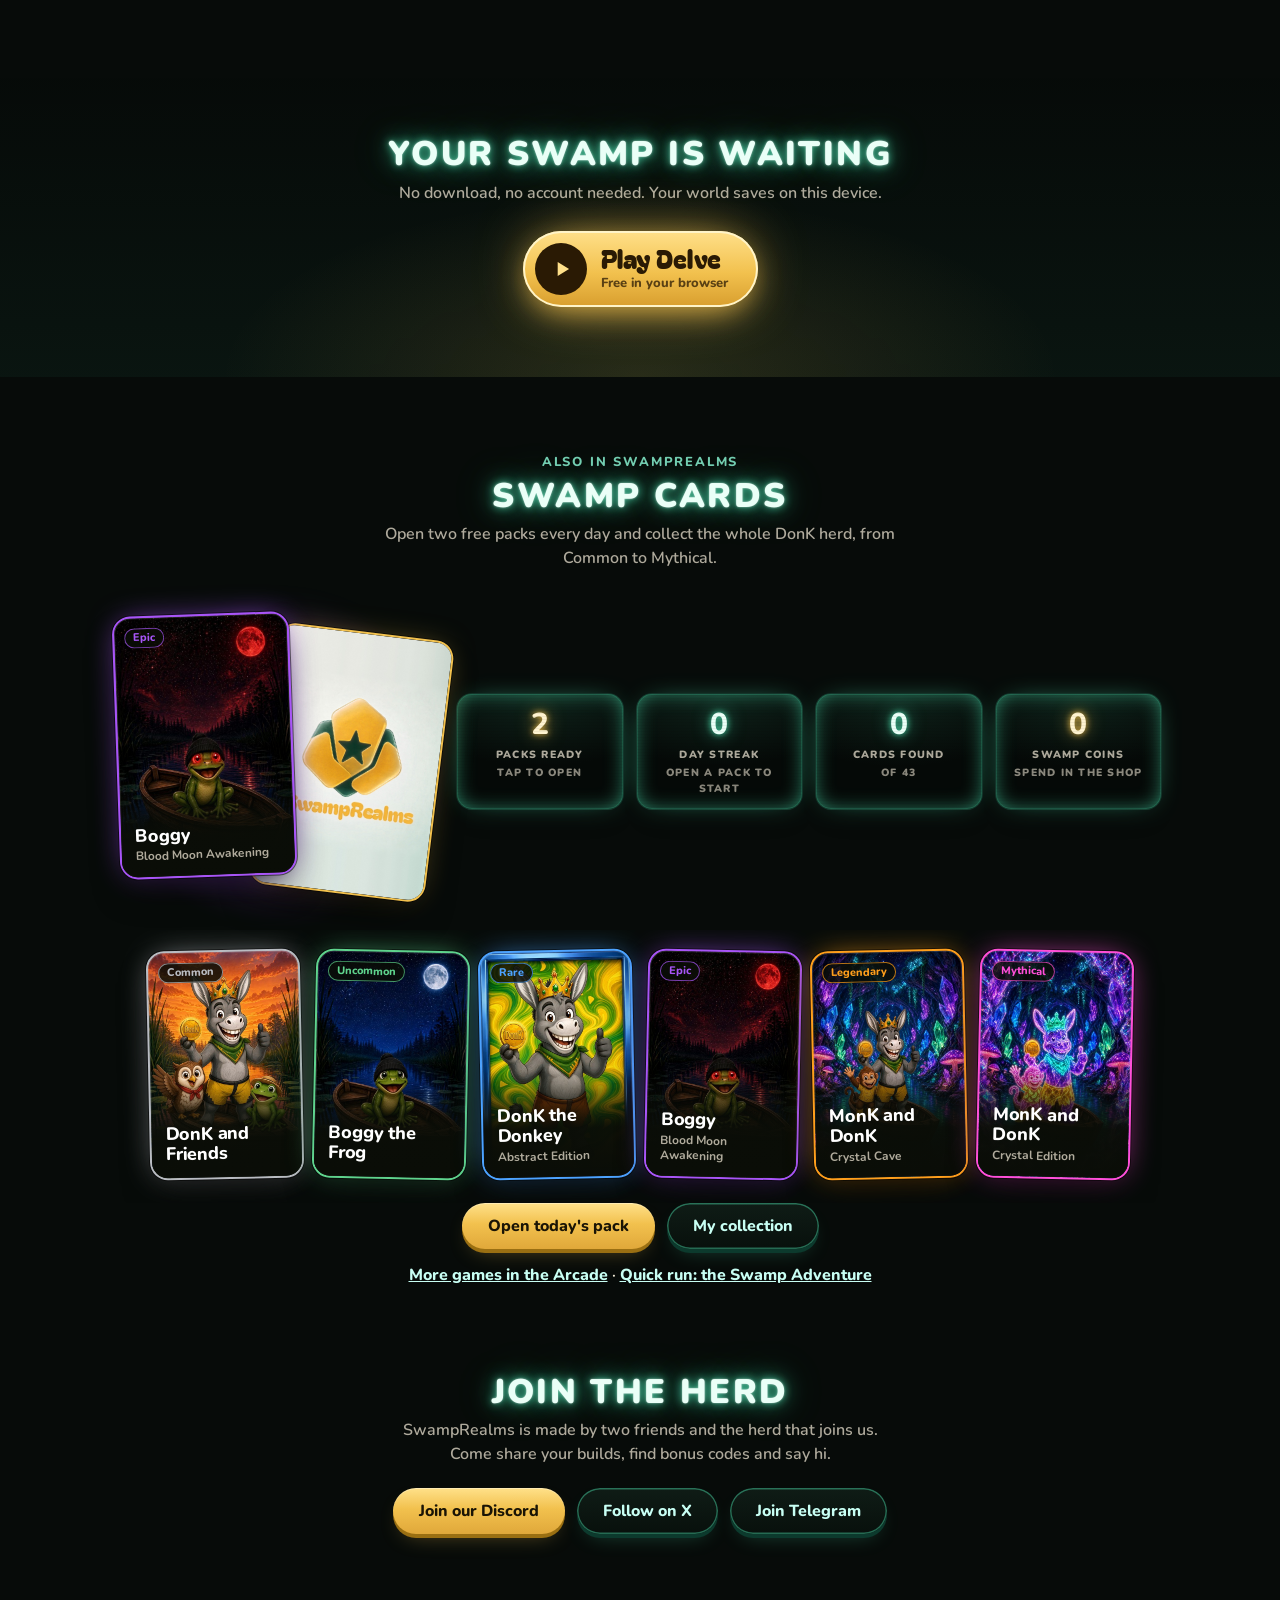
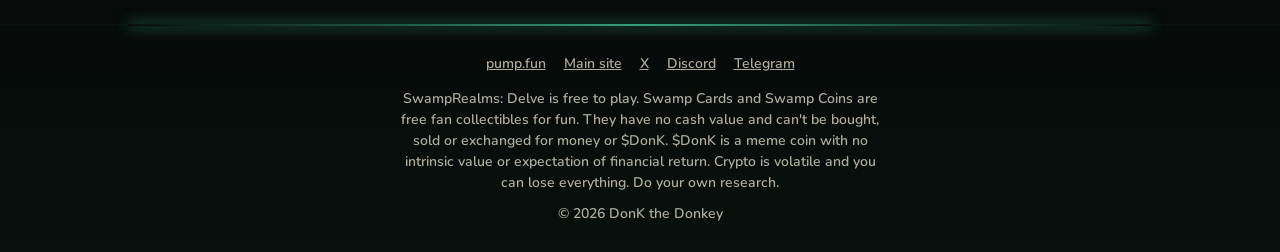
==== commit f54d5655: "Delve: smooth mount/riding animation, Croak Cards on the shared SwampRealms collection with a new De" ====
--- a/index.html
+++ b/index.html
@@ -145,7 +145,7 @@
 </footer>
 
 <nav class="tabbar" aria-label="Main"><a href="index.html" aria-current="page"><svg viewBox="0 0 24 24" fill="none" stroke="currentColor" stroke-width="2" stroke-linejoin="round" stroke-linecap="round" aria-hidden="true"><path d="M4 11l8-7 8 7v9a1 1 0 01-1 1h-4v-6h-6v6H5a1 1 0 01-1-1z"/></svg><span>Home</span></a><a href="catalog.html"><svg viewBox="0 0 24 24" fill="none" stroke="currentColor" stroke-width="2" stroke-linejoin="round" stroke-linecap="round" aria-hidden="true"><rect x="5" y="3" width="14" height="18" rx="3"/><path d="M9 3v4h6V3"/></svg><span>Cards</span></a><a class="tb-play" href="sandbox.html" aria-label="Play Delve"><i><svg viewBox="0 0 24 24" fill="none" stroke="currentColor" stroke-width="2.4" stroke-linejoin="round" stroke-linecap="round" aria-hidden="true"><g transform="rotate(-40 12 12)"><path d="M4 8.5c4-4.5 12-4.5 16 0"/><path d="M12 6V21"/></g></svg></i><span>Play</span></a><a href="arcade.html"><svg viewBox="0 0 24 24" fill="none" stroke="currentColor" stroke-width="2" stroke-linejoin="round" stroke-linecap="round" aria-hidden="true"><rect x="2" y="6" width="20" height="12" rx="5"/><path d="M7 10v4M5 12h4"/><circle cx="16" cy="11" r=".6"/><circle cx="18" cy="13" r=".6"/></svg><span>Arcade</span></a><a href="shop.html"><svg viewBox="0 0 24 24" fill="none" stroke="currentColor" stroke-width="2" stroke-linejoin="round" stroke-linecap="round" aria-hidden="true"><path d="M5 8h14l-1 12H6z"/><path d="M9 8V6a3 3 0 016 0v2"/></svg><span>Shop</span></a></nav>
-<script src="cards.js?v=cardback1"></script>
+<script src="cards.js?v=delvecards1"></script>
 <script src="weapons.js?v=skins2"></script>
 <script src="store.js?v=cos4"></script>
 <script src="account.js"></script>
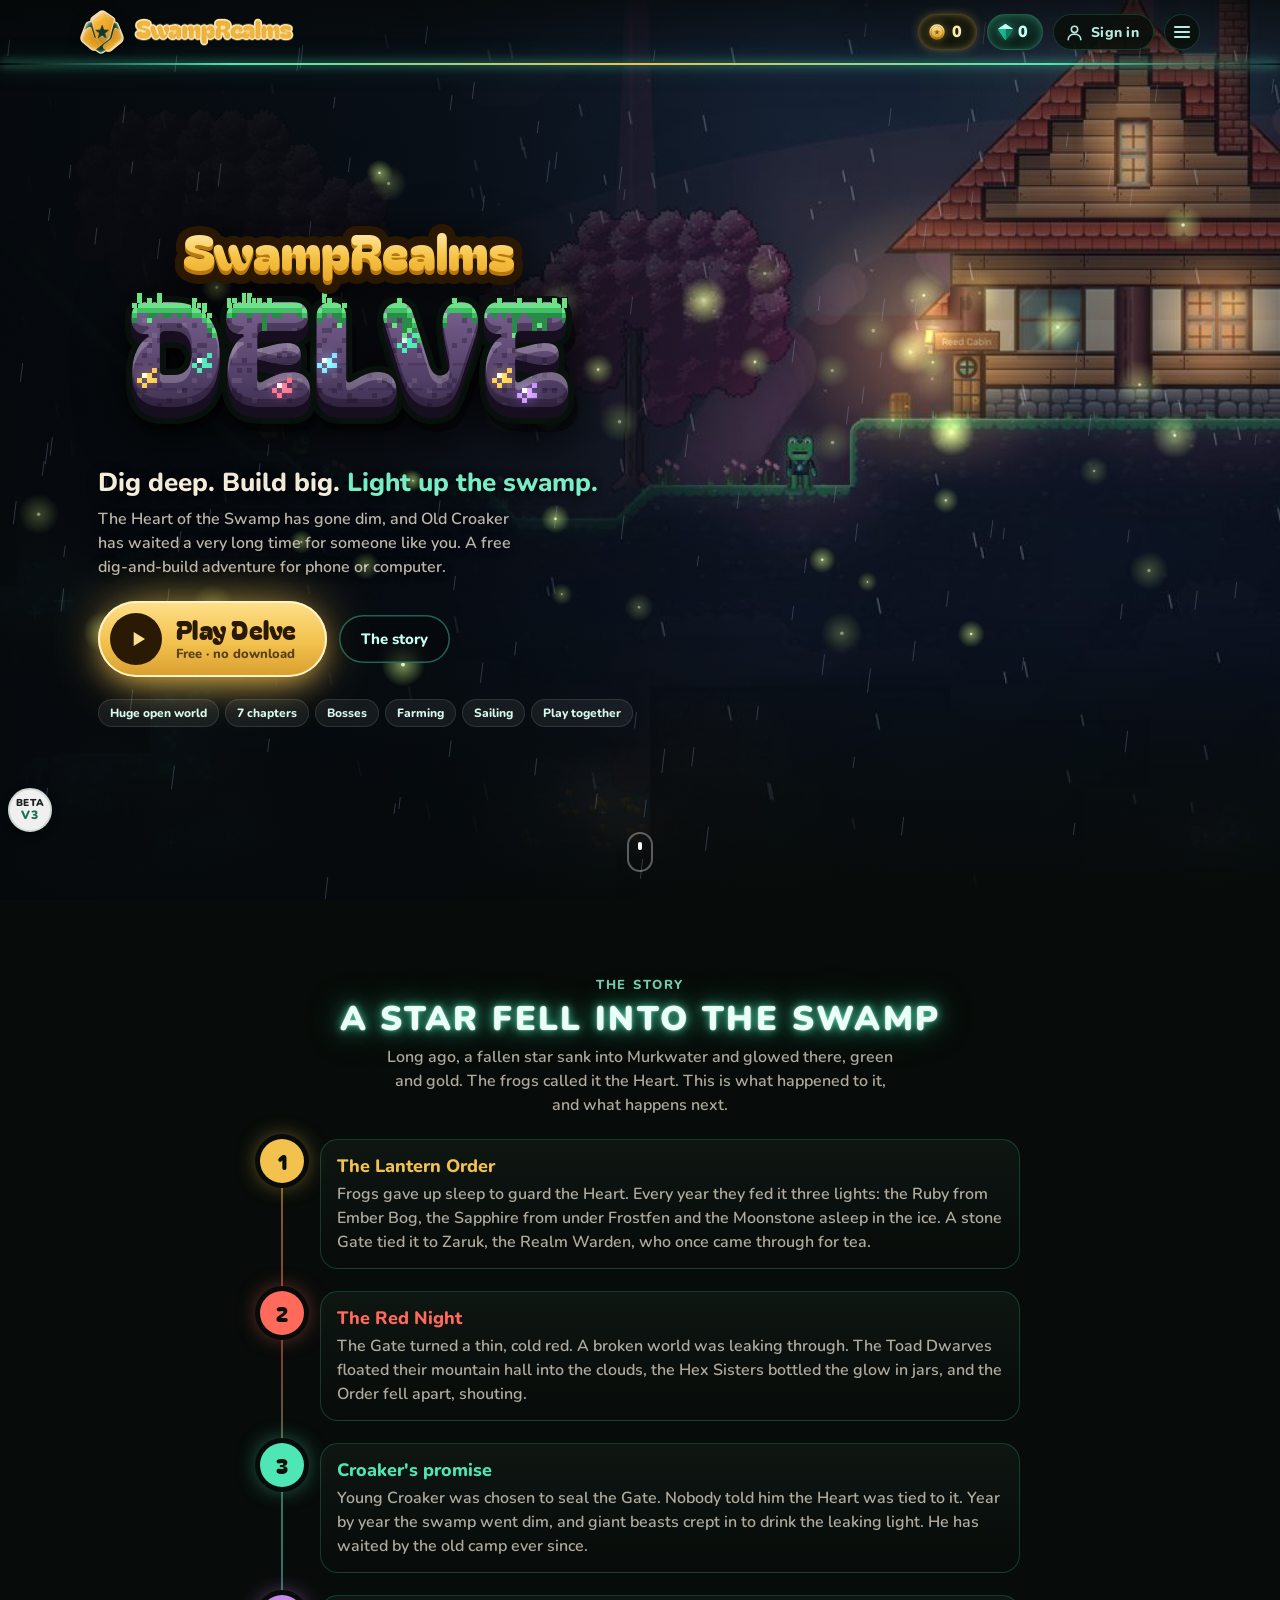
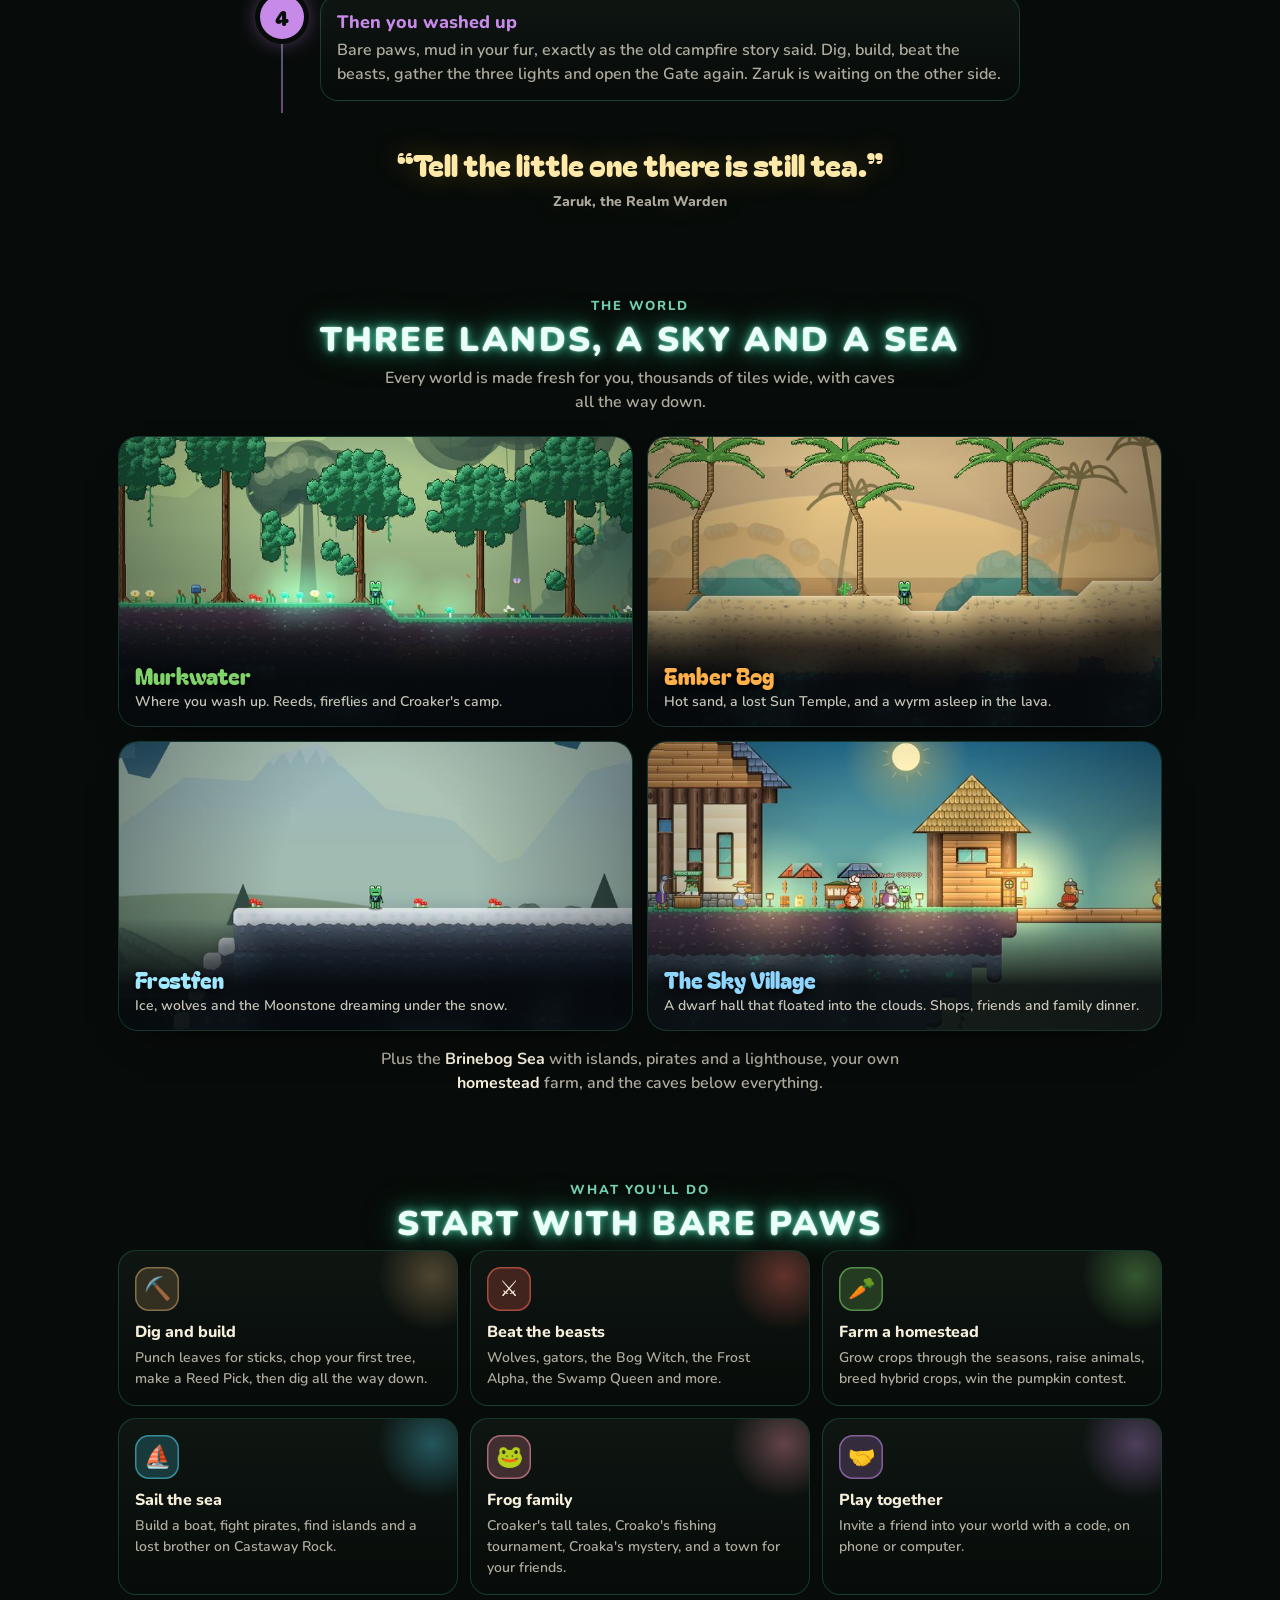
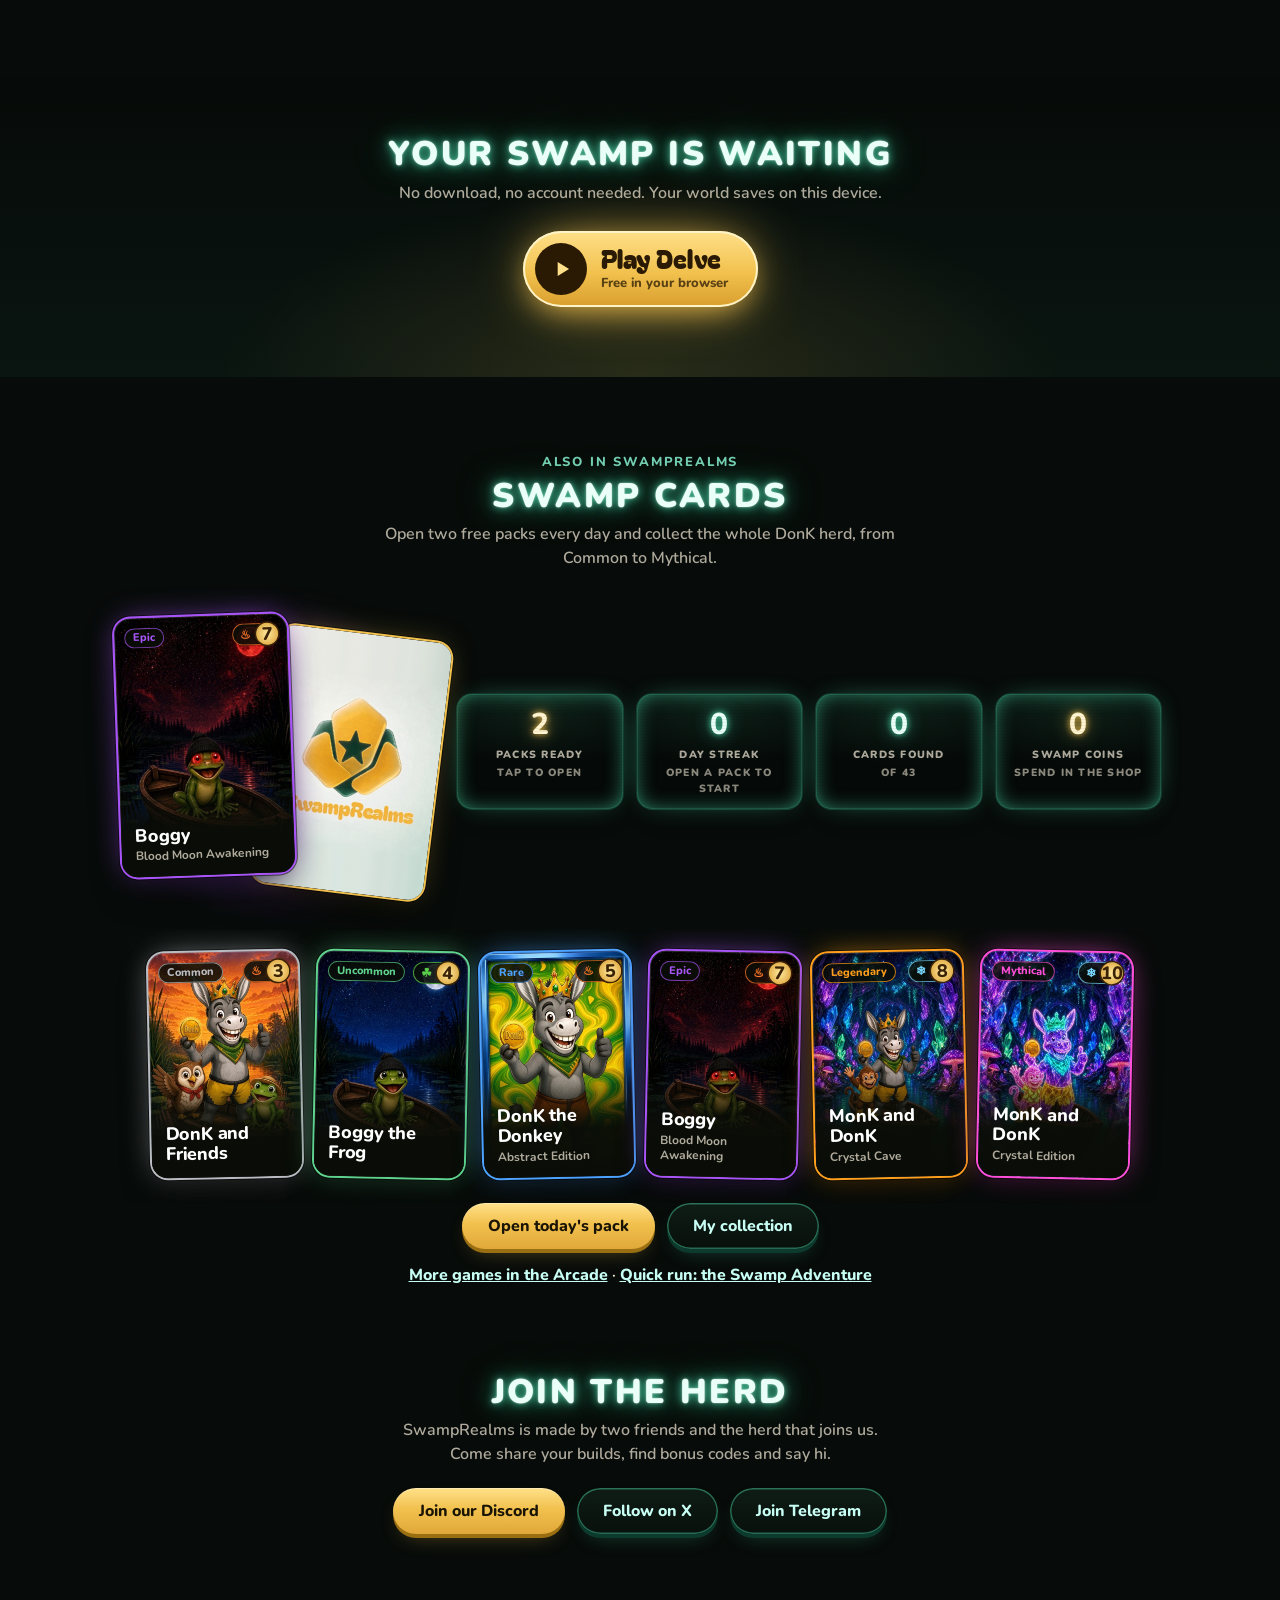
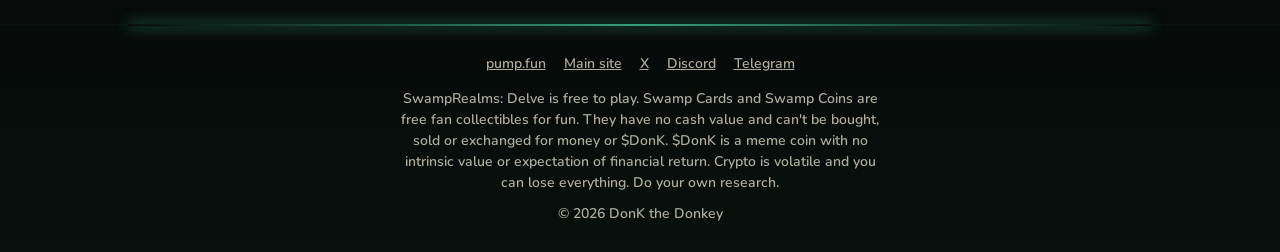
==== commit 82514a56: "Cards: show each card's element and battle power on the site Co-Authored-By: Claude Opus 5.5 <norepl" ====
--- a/index.html
+++ b/index.html
@@ -29,7 +29,7 @@
 <link rel="preconnect" href="https://fonts.googleapis.com"><link rel="preconnect" href="https://fonts.gstatic.com" crossorigin>
 <link href="https://fonts.googleapis.com/css2?family=Bagel+Fat+One&family=Nunito:wght@600;800&display=swap" rel="stylesheet">
 <script>document.documentElement.classList.add("js");setTimeout(function(){if(!window.__rv)document.documentElement.classList.add("rv-done")},2500)</script>
-<link rel="stylesheet" href="styles.css?v=delvehome1">
+<link rel="stylesheet" href="styles.css?v=cardstats1">
 <link rel="stylesheet" href="ui.css?v=cardback1">
 <link rel="stylesheet" href="arcade.css?v=arc1">
 <link rel="stylesheet" href="home.css?v=delvehome1">
@@ -145,7 +145,7 @@
 </footer>
 
 <nav class="tabbar" aria-label="Main"><a href="index.html" aria-current="page"><svg viewBox="0 0 24 24" fill="none" stroke="currentColor" stroke-width="2" stroke-linejoin="round" stroke-linecap="round" aria-hidden="true"><path d="M4 11l8-7 8 7v9a1 1 0 01-1 1h-4v-6h-6v6H5a1 1 0 01-1-1z"/></svg><span>Home</span></a><a href="catalog.html"><svg viewBox="0 0 24 24" fill="none" stroke="currentColor" stroke-width="2" stroke-linejoin="round" stroke-linecap="round" aria-hidden="true"><rect x="5" y="3" width="14" height="18" rx="3"/><path d="M9 3v4h6V3"/></svg><span>Cards</span></a><a class="tb-play" href="sandbox.html" aria-label="Play Delve"><i><svg viewBox="0 0 24 24" fill="none" stroke="currentColor" stroke-width="2.4" stroke-linejoin="round" stroke-linecap="round" aria-hidden="true"><g transform="rotate(-40 12 12)"><path d="M4 8.5c4-4.5 12-4.5 16 0"/><path d="M12 6V21"/></g></svg></i><span>Play</span></a><a href="arcade.html"><svg viewBox="0 0 24 24" fill="none" stroke="currentColor" stroke-width="2" stroke-linejoin="round" stroke-linecap="round" aria-hidden="true"><rect x="2" y="6" width="20" height="12" rx="5"/><path d="M7 10v4M5 12h4"/><circle cx="16" cy="11" r=".6"/><circle cx="18" cy="13" r=".6"/></svg><span>Arcade</span></a><a href="shop.html"><svg viewBox="0 0 24 24" fill="none" stroke="currentColor" stroke-width="2" stroke-linejoin="round" stroke-linecap="round" aria-hidden="true"><path d="M5 8h14l-1 12H6z"/><path d="M9 8V6a3 3 0 016 0v2"/></svg><span>Shop</span></a></nav>
-<script src="cards.js?v=delvecards1"></script>
+<script src="cards.js?v=cardstats1"></script>
 <script src="weapons.js?v=skins2"></script>
 <script src="store.js?v=cos4"></script>
 <script src="account.js"></script>
--- a/styles.css
+++ b/styles.css
@@ -422,3 +422,8 @@
 header nav a.play{padding:7px 14px;border-radius:999px;background:var(--gold);color:#1a1405;opacity:1;box-shadow:0 0 22px -6px var(--gold)}
 header nav a.play[aria-current=page]::after{display:none}
 header nav a.play:hover{filter:brightness(1.08)}
+
+/* card battle stats (used by Croak Cards in Delve): element chip and power, top right */
+.card .cst{position:absolute;top:9px;right:9px;z-index:2;display:flex;align-items:center;gap:0;border-radius:999px;background:#0a0d07d9;box-shadow:0 0 0 1px color-mix(in srgb,var(--e) 70%,transparent) inset;font:900 12px/1 Nunito,sans-serif}
+.card .cst i{font-style:normal;color:var(--e);padding:0 5px 0 8px;font-size:12px}
+.card .cst b{display:grid;place-items:center;min-width:22px;height:22px;border-radius:50%;background:radial-gradient(#ffe9a0,#d89a2a);color:#3a2206;box-shadow:0 0 0 1.5px #3a2206}
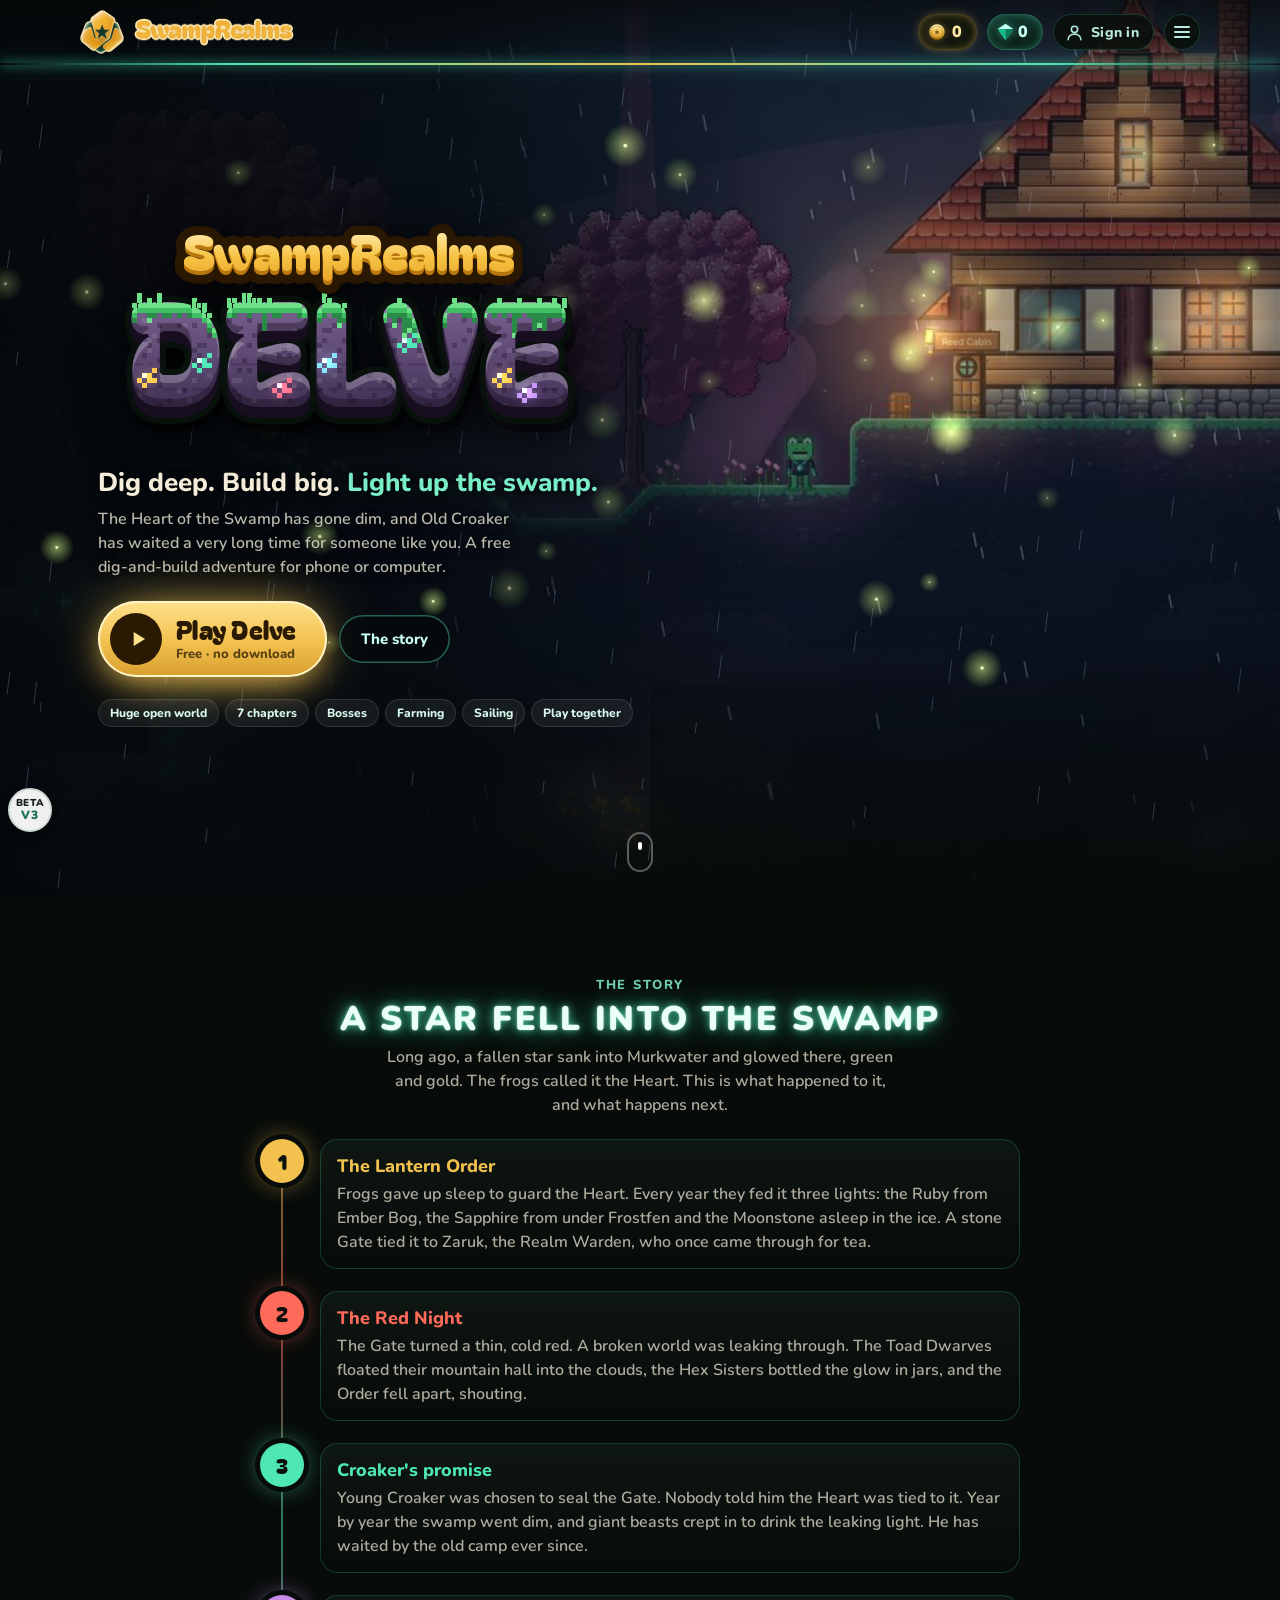
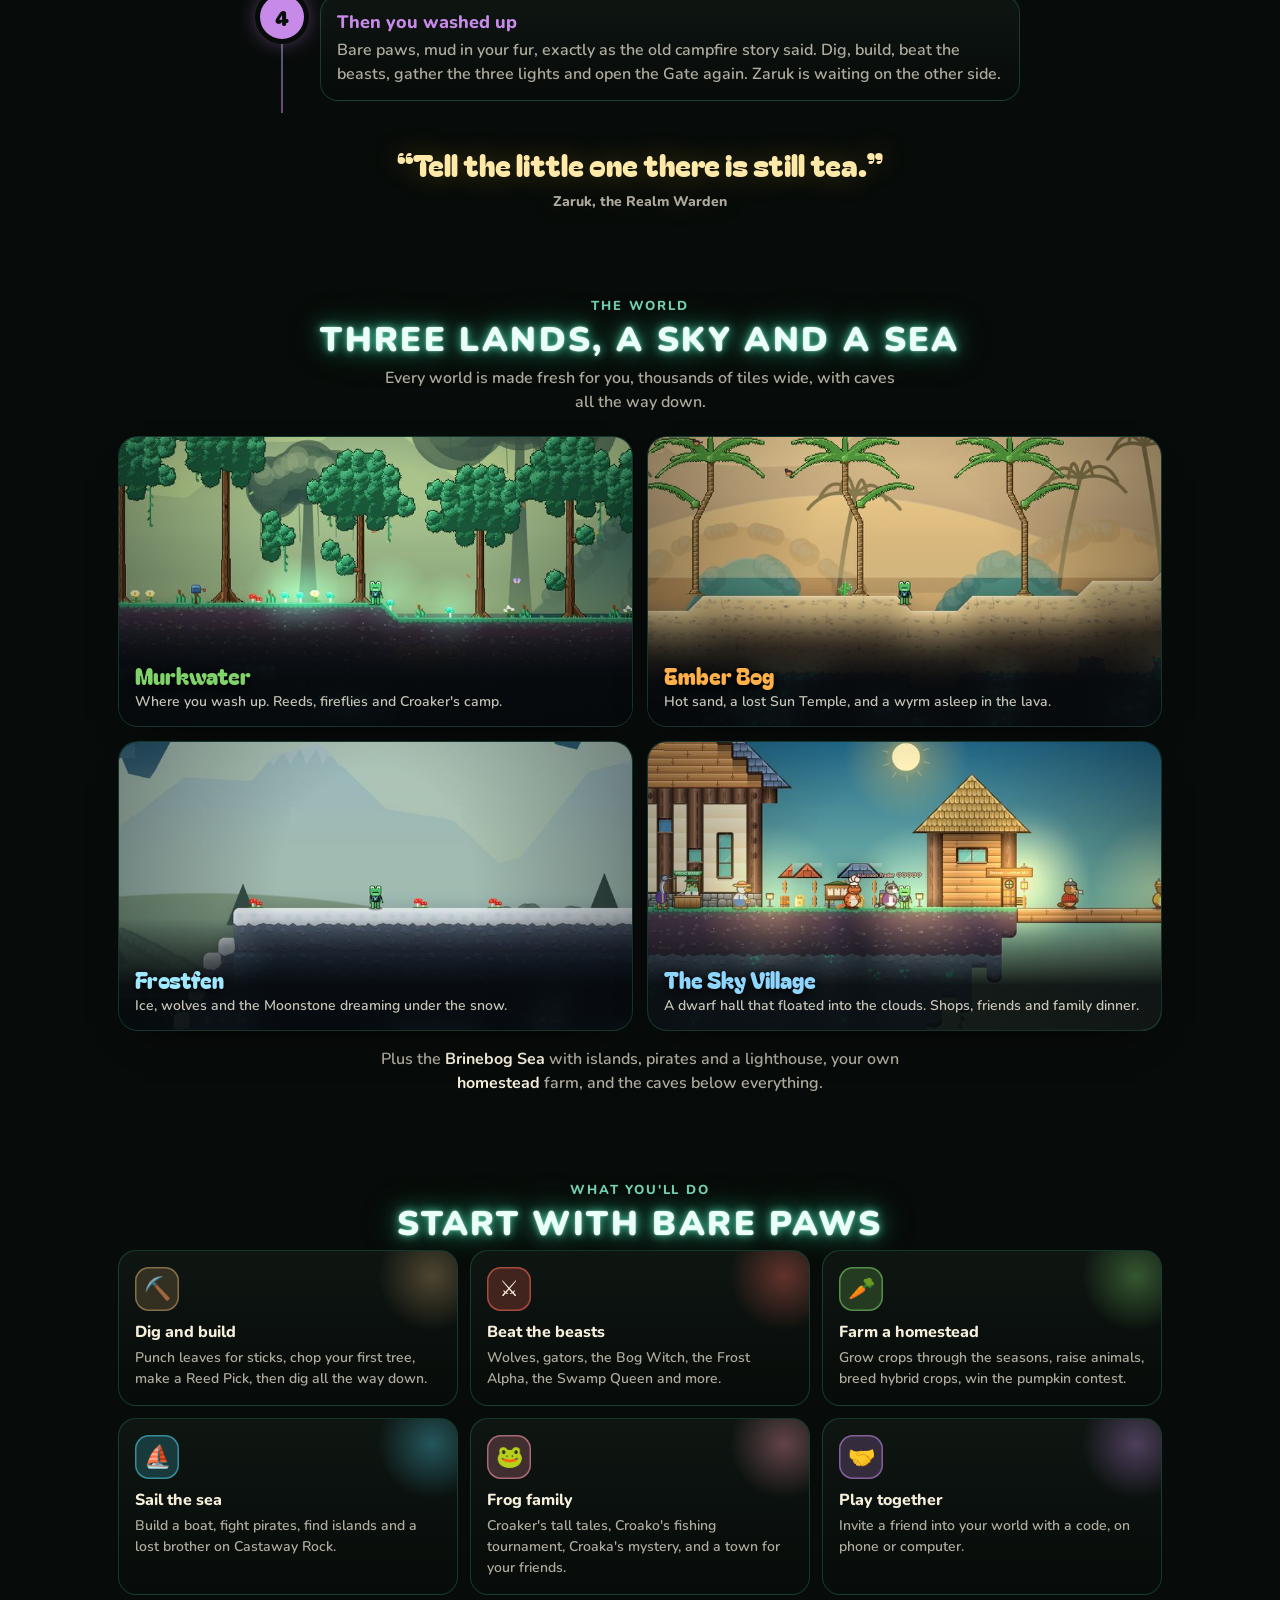
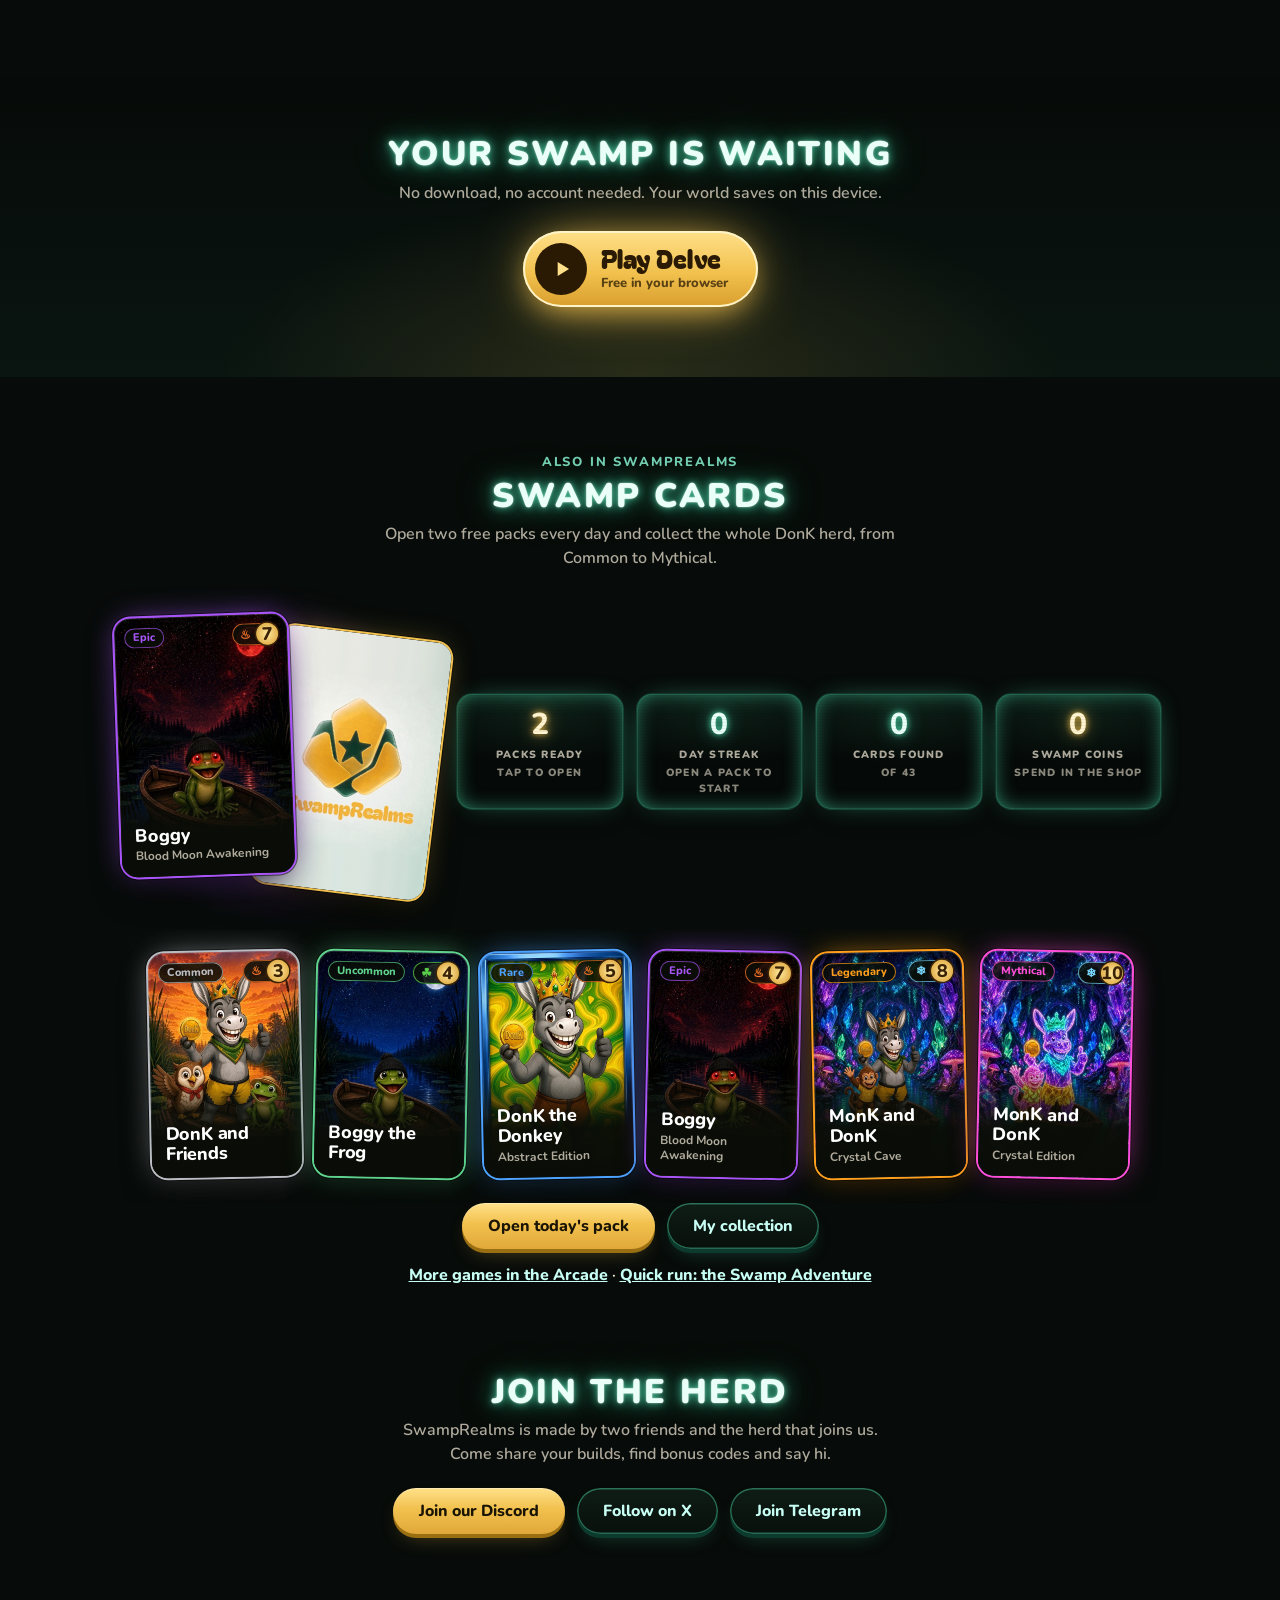
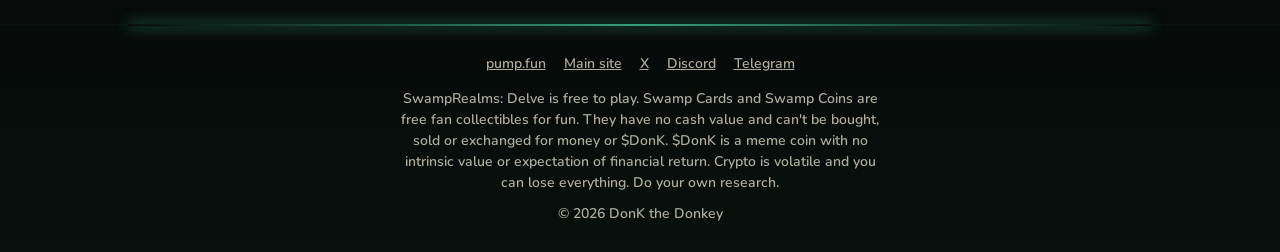
==== commit eddb0267: "Character maker Clothes tab + 12 free starter clothes (pixel and site art) Co-Authored-By: Claude Op" ====
--- a/index.html
+++ b/index.html
@@ -147,7 +147,7 @@
 <nav class="tabbar" aria-label="Main"><a href="index.html" aria-current="page"><svg viewBox="0 0 24 24" fill="none" stroke="currentColor" stroke-width="2" stroke-linejoin="round" stroke-linecap="round" aria-hidden="true"><path d="M4 11l8-7 8 7v9a1 1 0 01-1 1h-4v-6h-6v6H5a1 1 0 01-1-1z"/></svg><span>Home</span></a><a href="catalog.html"><svg viewBox="0 0 24 24" fill="none" stroke="currentColor" stroke-width="2" stroke-linejoin="round" stroke-linecap="round" aria-hidden="true"><rect x="5" y="3" width="14" height="18" rx="3"/><path d="M9 3v4h6V3"/></svg><span>Cards</span></a><a class="tb-play" href="sandbox.html" aria-label="Play Delve"><i><svg viewBox="0 0 24 24" fill="none" stroke="currentColor" stroke-width="2.4" stroke-linejoin="round" stroke-linecap="round" aria-hidden="true"><g transform="rotate(-40 12 12)"><path d="M4 8.5c4-4.5 12-4.5 16 0"/><path d="M12 6V21"/></g></svg></i><span>Play</span></a><a href="arcade.html"><svg viewBox="0 0 24 24" fill="none" stroke="currentColor" stroke-width="2" stroke-linejoin="round" stroke-linecap="round" aria-hidden="true"><rect x="2" y="6" width="20" height="12" rx="5"/><path d="M7 10v4M5 12h4"/><circle cx="16" cy="11" r=".6"/><circle cx="18" cy="13" r=".6"/></svg><span>Arcade</span></a><a href="shop.html"><svg viewBox="0 0 24 24" fill="none" stroke="currentColor" stroke-width="2" stroke-linejoin="round" stroke-linecap="round" aria-hidden="true"><path d="M5 8h14l-1 12H6z"/><path d="M9 8V6a3 3 0 016 0v2"/></svg><span>Shop</span></a></nav>
 <script src="cards.js?v=cardstats1"></script>
 <script src="weapons.js?v=skins2"></script>
-<script src="store.js?v=cos4"></script>
+<script src="store.js?v=cos5-starter"></script>
 <script src="account.js"></script>
 <script src="menu.js"></script>
 <script src="delve-logo.js?v=3"></script>
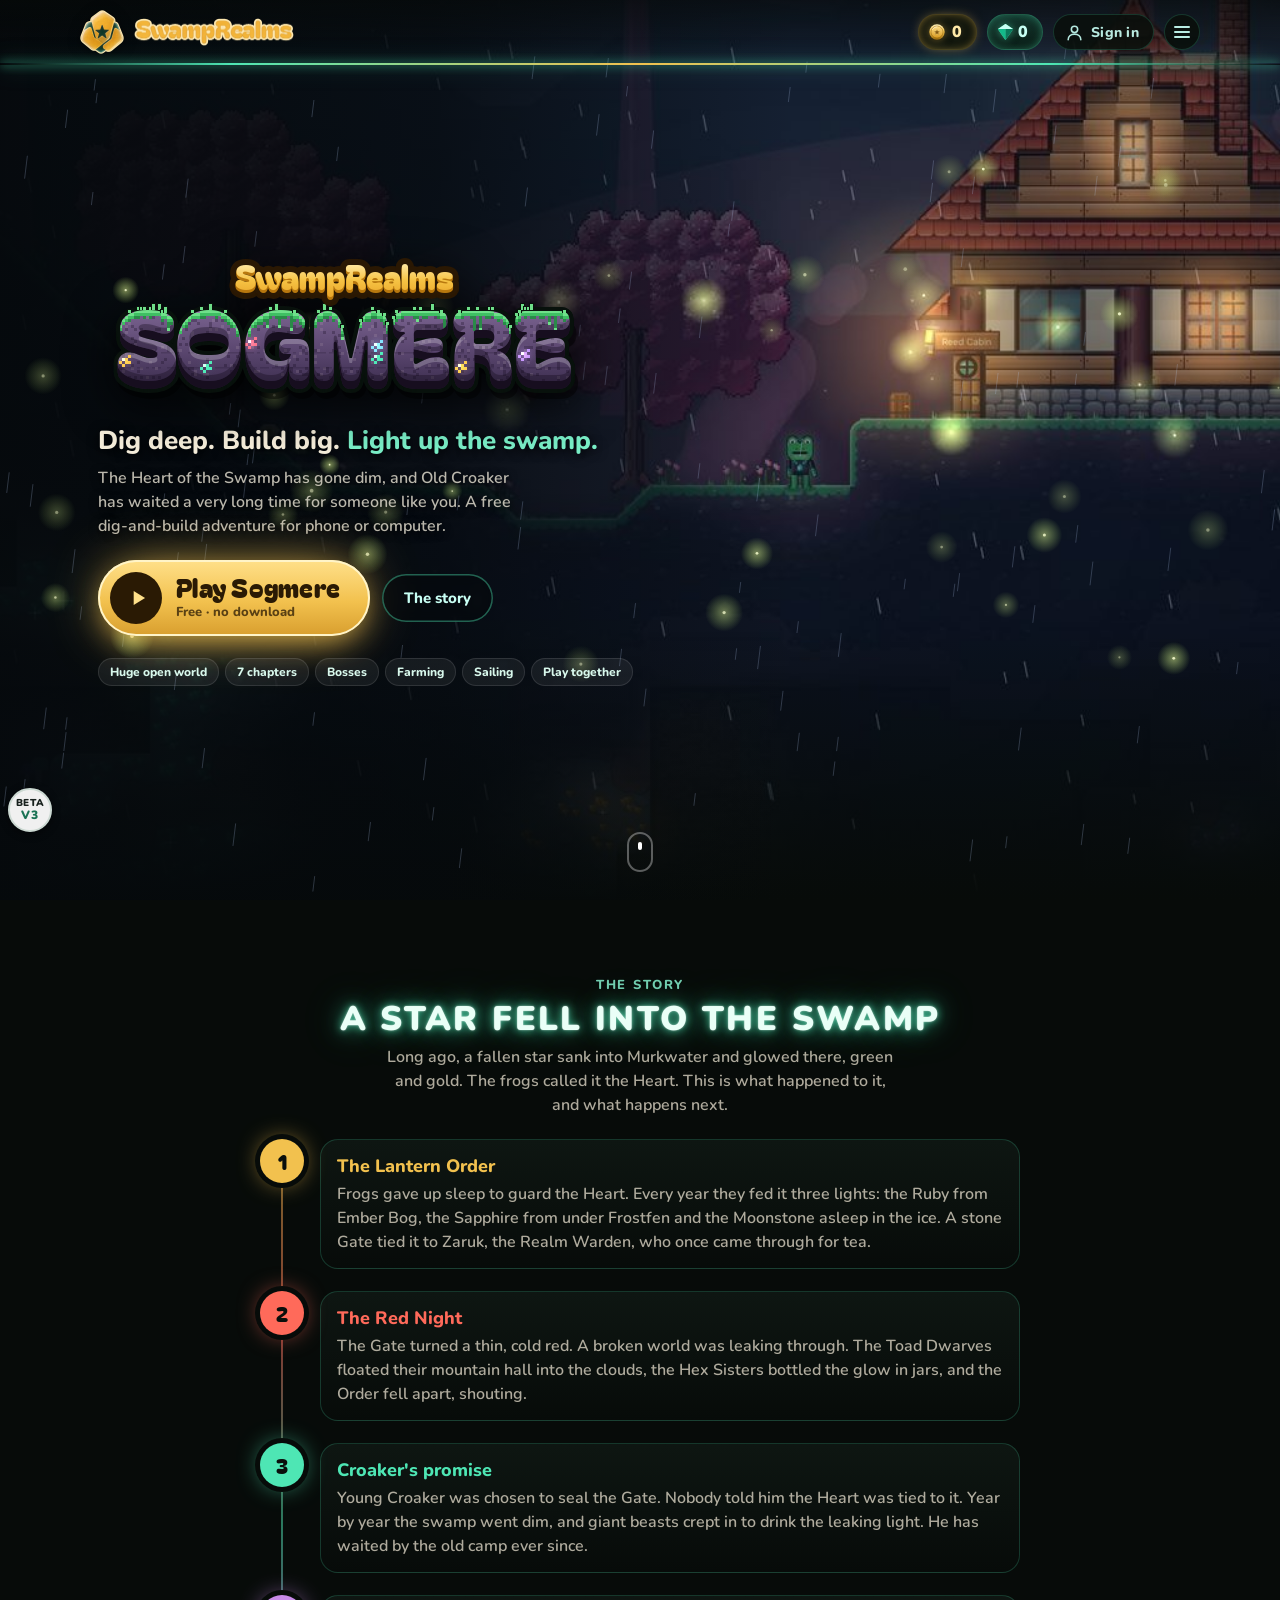
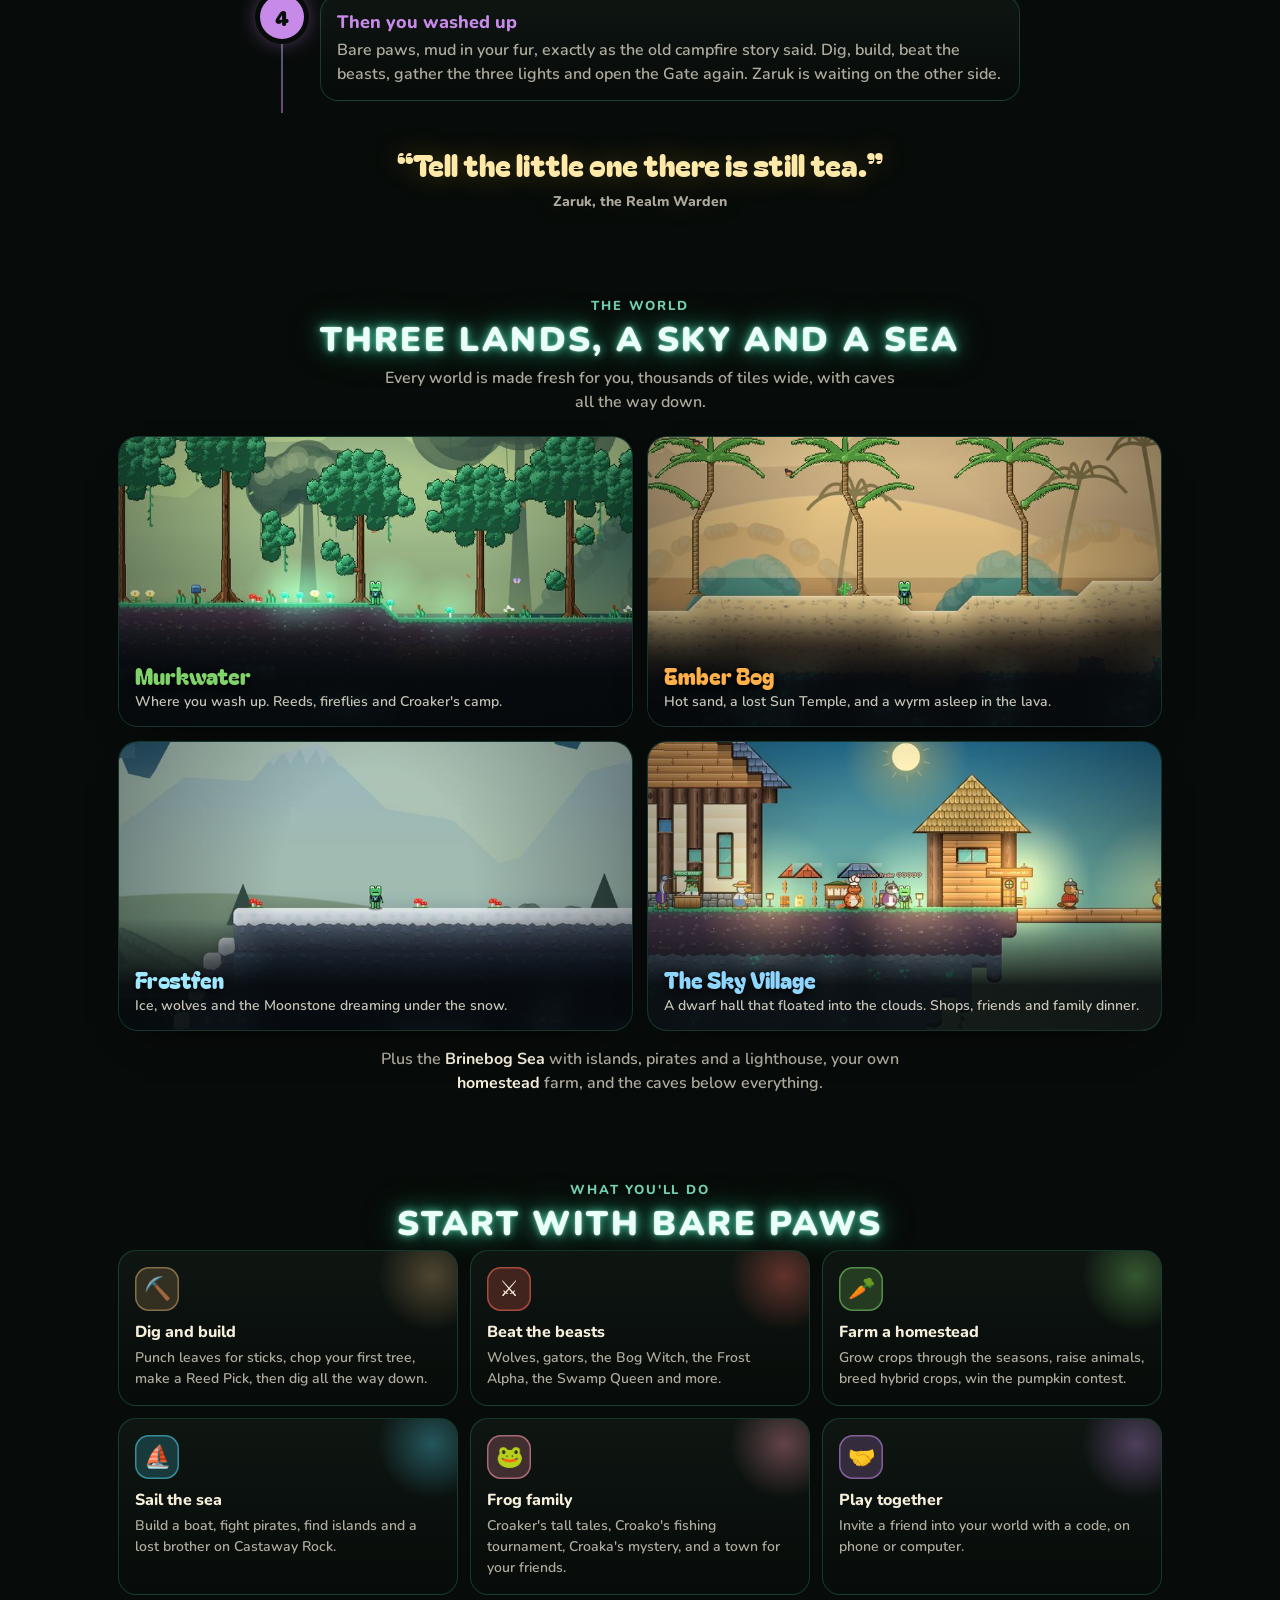
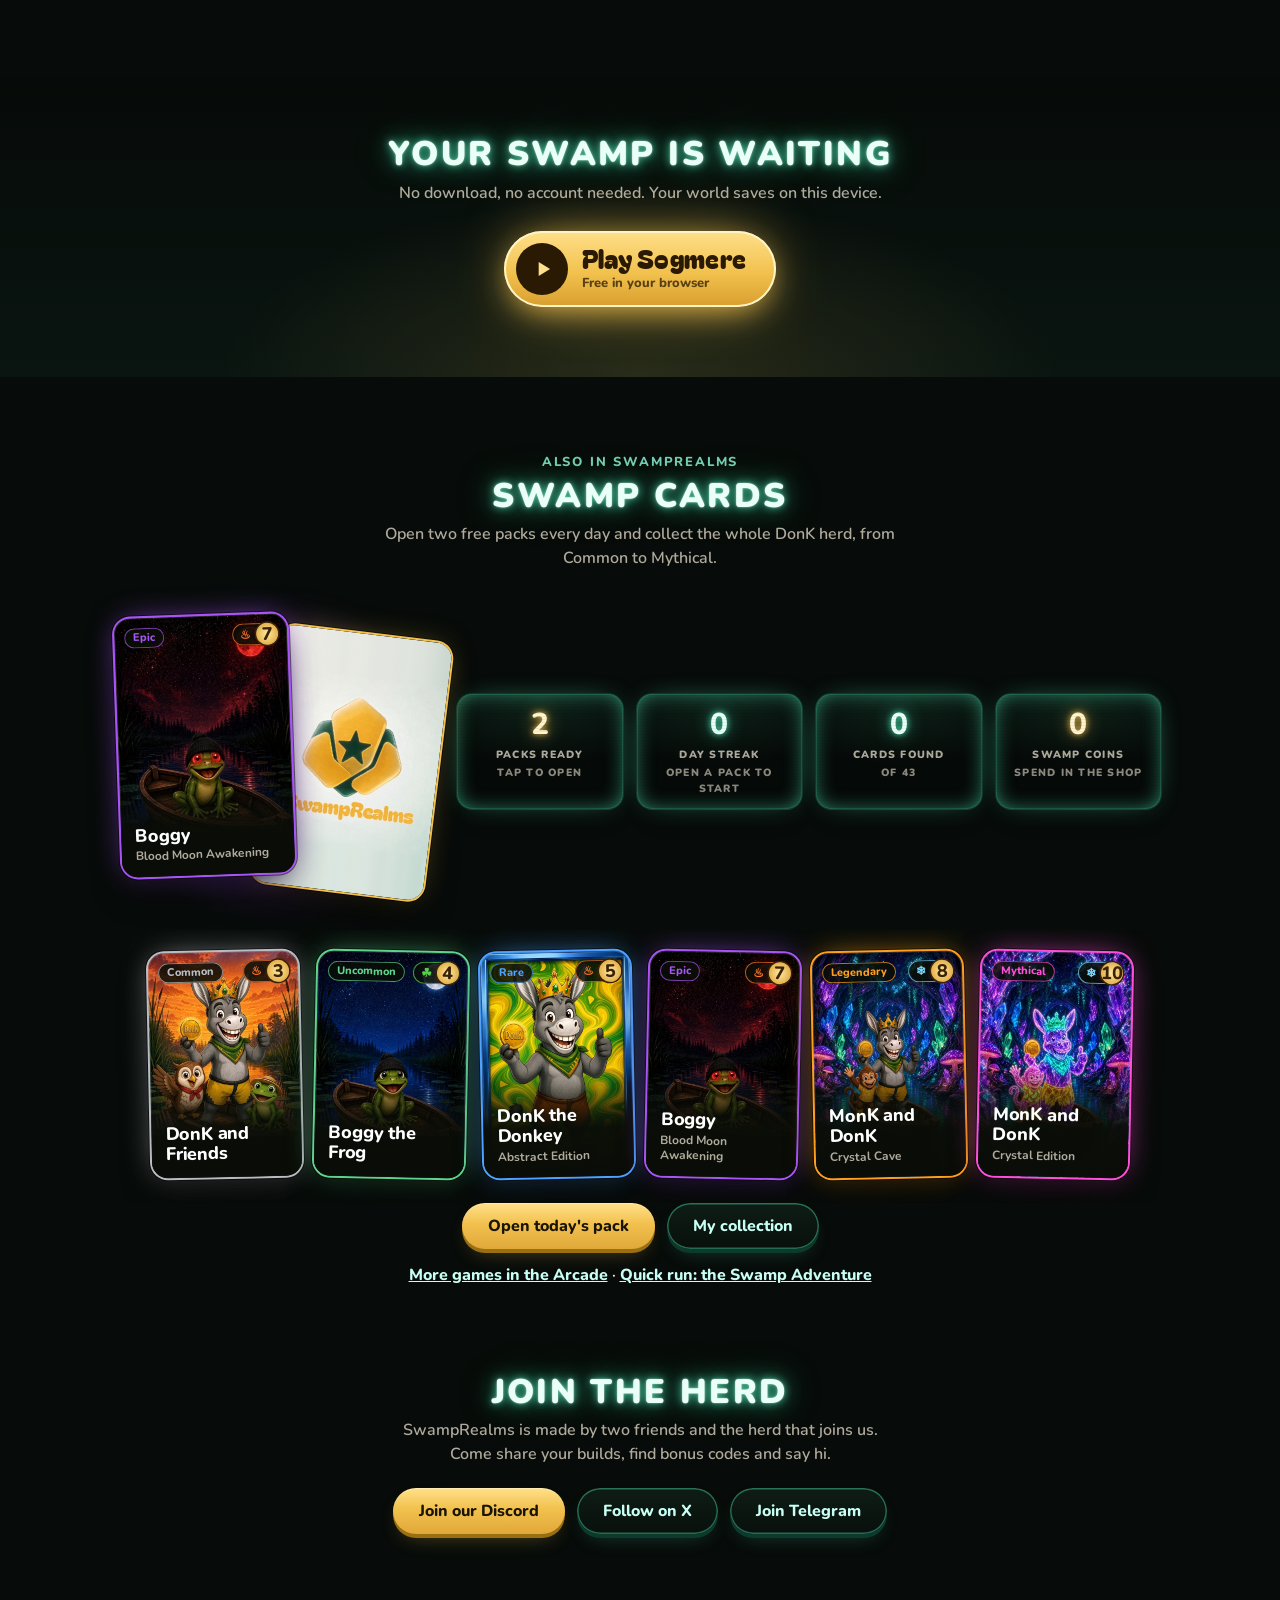
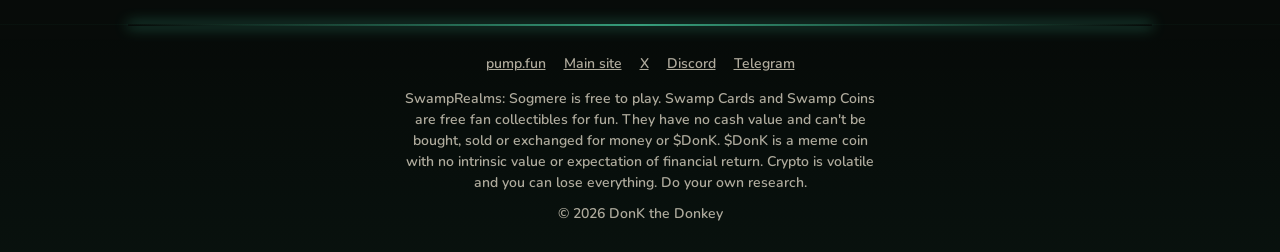
==== commit febac64c: "Rename Delve to Sogmere in all player-facing text, logo wordmark and manifest Internal identifiers, " ====
--- a/index.html
+++ b/index.html
@@ -3,25 +3,25 @@
 <head>
 <meta charset="utf-8">
 <meta name="viewport" content="width=device-width, initial-scale=1, viewport-fit=cover">
-<title>SwampRealms: Delve | A free dig-and-build swamp adventure</title>
+<title>SwampRealms: Sogmere | A free dig-and-build swamp adventure</title>
 <meta name="description" content="Dig, build and explore a huge swamp world in your browser. Relight the Heart of the Swamp with Old Croaker, fight giant beasts, farm, sail and build a town. Free on phone or computer.">
 <link rel="canonical" href="https://theswampverse.m4br6dbmzc.workers.dev/">
 <meta name="robots" content="index, follow, max-image-preview:large">
 <meta property="og:type" content="website">
 <meta property="og:site_name" content="SwampRealms">
 <meta property="og:locale" content="en_US">
-<meta property="og:title" content="SwampRealms: Delve | A free dig-and-build swamp adventure">
+<meta property="og:title" content="SwampRealms: Sogmere | A free dig-and-build swamp adventure">
 <meta property="og:description" content="Dig, build and explore a huge swamp world in your browser. Relight the Heart of the Swamp with Old Croaker, fight giant beasts, farm, sail and build a town. Free on phone or computer.">
 <meta property="og:url" content="https://theswampverse.m4br6dbmzc.workers.dev/">
 <meta property="og:image" content="https://theswampverse.m4br6dbmzc.workers.dev/delve-og.jpg?v=4">
 <meta property="og:image:width" content="1200">
 <meta property="og:image:height" content="630">
-<meta property="og:image:alt" content="SwampRealms: Delve, a frog by a lit cabin on a stormy night">
+<meta property="og:image:alt" content="SwampRealms: Sogmere, a frog by a lit cabin on a stormy night">
 <meta name="twitter:card" content="summary_large_image">
-<meta name="twitter:title" content="SwampRealms: Delve | A free dig-and-build swamp adventure">
+<meta name="twitter:title" content="SwampRealms: Sogmere | A free dig-and-build swamp adventure">
 <meta name="twitter:description" content="Dig, build and explore a huge swamp world in your browser. Relight the Heart of the Swamp with Old Croaker, fight giant beasts, farm, sail and build a town. Free on phone or computer.">
 <meta name="twitter:image" content="https://theswampverse.m4br6dbmzc.workers.dev/delve-og.jpg?v=4">
-<meta name="twitter:image:alt" content="SwampRealms: Delve, a frog by a lit cabin on a stormy night">
+<meta name="twitter:image:alt" content="SwampRealms: Sogmere, a frog by a lit cabin on a stormy night">
 <!-- Google Search Console: paste your verification tag here, e.g. <meta name="google-site-verification" content="XXXX"> -->
 <script type="application/ld+json">{"@context":"https://schema.org","@graph":[{"@type":"WebSite","@id":"https://theswampverse.m4br6dbmzc.workers.dev/#site","url":"https://theswampverse.m4br6dbmzc.workers.dev/","name":"SwampRealms","alternateName":"DonK Swamp Cards","description":"SwampRealms is a free card collecting site. Open a free pack every day, collect the whole DonK swamp herd and earn Swamp Coins. Fan collectibles, just for fun.","inLanguage":"en"},{"@type":"Organization","@id":"https://theswampverse.m4br6dbmzc.workers.dev/#org","name":"SwampRealms","url":"https://theswampverse.m4br6dbmzc.workers.dev/","logo":"https://theswampverse.m4br6dbmzc.workers.dev/delve-og.jpg?v=4","sameAs":["https://x.com/donkeycryt","https://discord.gg/ryQMThkQFr","https://t.me/DonKSwamp","https://donkthedonkey.framer.website/"]}]}</script>
 <link rel="icon" href="data:image/svg+xml,%3Csvg xmlns='http://www.w3.org/2000/svg' viewBox='0 0 32 32'%3E%3Crect width='32' height='32' rx='7' fill='%230d110a'/%3E%3Crect x='7' y='6' width='14' height='20' rx='3' transform='rotate(-8 14 16)' fill='%23f2c14e'/%3E%3Cpath d='M14 11l1.6 3.3 3.6.5-2.6 2.5.6 3.6-3.2-1.7-3.2 1.7.6-3.6-2.6-2.5 3.6-.5z' transform='rotate(-8 14 16)' fill='%231a1405'/%3E%3C/svg%3E">
@@ -40,7 +40,7 @@
 <noscript><p style="text-align:center;padding:24px">SwampRealms needs JavaScript to run. Please turn it on and reload the page.</p></noscript>
 <header>
  <a class="logo" href="index.html" aria-label="SwampRealms home"><img class="mark" src="logo-mark.png" alt="" width="44" height="44"><img class="word" src="logo-word.png" alt="" width="160" height="29"></a>
- <nav aria-label="Site"><a class="hide" href="index.html" aria-current="page">Home</a><a class="hide play" href="sandbox.html">Play Delve</a><a class="hide" href="catalog.html">Cards</a><a class="hide" href="arcade.html">Arcade</a><a class="hide" href="shop.html">Shop</a><a class="hide" href="index.html#herd">The Herd</a></nav>
+ <nav aria-label="Site"><a class="hide" href="index.html" aria-current="page">Home</a><a class="hide play" href="sandbox.html">Play Sogmere</a><a class="hide" href="catalog.html">Cards</a><a class="hide" href="arcade.html">Arcade</a><a class="hide" href="shop.html">Shop</a><a class="hide" href="index.html#herd">The Herd</a></nav>
 </header>
 
 <!-- ============ DELVE: the whole first screen ============ -->
@@ -49,11 +49,11 @@
  <canvas class="dh-fx" id="dhFx" aria-hidden="true"></canvas>
  <div class="dh-flash" id="dhFlash" aria-hidden="true"></div>
  <div class="dh-in">
-  <canvas class="dh-logo" id="dhLogo" role="img" aria-label="SwampRealms: Delve"></canvas>
+  <canvas class="dh-logo" id="dhLogo" role="img" aria-label="SwampRealms: Sogmere"></canvas>
   <p class="dh-tag">Dig deep. Build big. <b>Light up the swamp.</b></p>
   <p class="dh-sub">The Heart of the Swamp has gone dim, and Old Croaker has waited a very long time for someone like you. A free dig-and-build adventure for phone or computer.</p>
   <div class="dh-cta">
-   <a class="dh-play" id="dhPlay" href="sandbox.html"><span class="dh-pi" aria-hidden="true"><svg viewBox="0 0 24 24"><path d="M8 5.5v13l10.5-6.5z" fill="currentColor"/></svg></span><span><b id="dhPlayT">Play Delve</b><small id="dhPlayS">Free · no download</small></span></a>
+   <a class="dh-play" id="dhPlay" href="sandbox.html"><span class="dh-pi" aria-hidden="true"><svg viewBox="0 0 24 24"><path d="M8 5.5v13l10.5-6.5z" fill="currentColor"/></svg></span><span><b id="dhPlayT">Play Sogmere</b><small id="dhPlayS">Free · no download</small></span></a>
    <a class="dh-sec" href="#story">The story</a>
   </div>
   <ul class="dh-chips" aria-label="At a glance"><li>Huge open world</li><li>7 chapters</li><li>Bosses</li><li>Farming</li><li>Sailing</li><li>Play together</li></ul>
@@ -106,7 +106,7 @@
 <section class="reveal dband">
  <h2>Your swamp is waiting</h2>
  <p class="sub">No download, no account needed. Your world saves on this device.</p>
- <a class="dh-play" href="sandbox.html"><span class="dh-pi" aria-hidden="true"><svg viewBox="0 0 24 24"><path d="M8 5.5v13l10.5-6.5z" fill="currentColor"/></svg></span><span><b class="dhPlayT2">Play Delve</b><small>Free in your browser</small></span></a>
+ <a class="dh-play" href="sandbox.html"><span class="dh-pi" aria-hidden="true"><svg viewBox="0 0 24 24"><path d="M8 5.5v13l10.5-6.5z" fill="currentColor"/></svg></span><span><b class="dhPlayT2">Play Sogmere</b><small>Free in your browser</small></span></a>
 </section>
 
 <!-- ============ ALSO IN SWAMPREALMS: CARDS AND THE ARCADE ============ -->
@@ -140,11 +140,11 @@
 
 <footer>
  <div class="row"><a href="https://pump.fun/6suAaqm6HkHkixq2zyeLPhLE679AHUdV32ivj8Xypump">pump.fun</a><a href="https://donkthedonkey.framer.website/">Main site</a><a href="https://x.com/donkeycryt?s=11">X</a><a href="https://discord.gg/ryQMThkQFr">Discord</a><a href="https://t.me/DonKSwamp">Telegram</a></div>
- <p>SwampRealms: Delve is free to play. Swamp Cards and Swamp Coins are free fan collectibles for fun. They have no cash value and can't be bought, sold or exchanged for money or $DonK. $DonK is a meme coin with no intrinsic value or expectation of financial return. Crypto is volatile and you can lose everything. Do your own research.</p>
+ <p>SwampRealms: Sogmere is free to play. Swamp Cards and Swamp Coins are free fan collectibles for fun. They have no cash value and can't be bought, sold or exchanged for money or $DonK. $DonK is a meme coin with no intrinsic value or expectation of financial return. Crypto is volatile and you can lose everything. Do your own research.</p>
  <p style="margin-top:10px">© 2026 DonK the Donkey</p>
 </footer>
 
-<nav class="tabbar" aria-label="Main"><a href="index.html" aria-current="page"><svg viewBox="0 0 24 24" fill="none" stroke="currentColor" stroke-width="2" stroke-linejoin="round" stroke-linecap="round" aria-hidden="true"><path d="M4 11l8-7 8 7v9a1 1 0 01-1 1h-4v-6h-6v6H5a1 1 0 01-1-1z"/></svg><span>Home</span></a><a href="catalog.html"><svg viewBox="0 0 24 24" fill="none" stroke="currentColor" stroke-width="2" stroke-linejoin="round" stroke-linecap="round" aria-hidden="true"><rect x="5" y="3" width="14" height="18" rx="3"/><path d="M9 3v4h6V3"/></svg><span>Cards</span></a><a class="tb-play" href="sandbox.html" aria-label="Play Delve"><i><svg viewBox="0 0 24 24" fill="none" stroke="currentColor" stroke-width="2.4" stroke-linejoin="round" stroke-linecap="round" aria-hidden="true"><g transform="rotate(-40 12 12)"><path d="M4 8.5c4-4.5 12-4.5 16 0"/><path d="M12 6V21"/></g></svg></i><span>Play</span></a><a href="arcade.html"><svg viewBox="0 0 24 24" fill="none" stroke="currentColor" stroke-width="2" stroke-linejoin="round" stroke-linecap="round" aria-hidden="true"><rect x="2" y="6" width="20" height="12" rx="5"/><path d="M7 10v4M5 12h4"/><circle cx="16" cy="11" r=".6"/><circle cx="18" cy="13" r=".6"/></svg><span>Arcade</span></a><a href="shop.html"><svg viewBox="0 0 24 24" fill="none" stroke="currentColor" stroke-width="2" stroke-linejoin="round" stroke-linecap="round" aria-hidden="true"><path d="M5 8h14l-1 12H6z"/><path d="M9 8V6a3 3 0 016 0v2"/></svg><span>Shop</span></a></nav>
+<nav class="tabbar" aria-label="Main"><a href="index.html" aria-current="page"><svg viewBox="0 0 24 24" fill="none" stroke="currentColor" stroke-width="2" stroke-linejoin="round" stroke-linecap="round" aria-hidden="true"><path d="M4 11l8-7 8 7v9a1 1 0 01-1 1h-4v-6h-6v6H5a1 1 0 01-1-1z"/></svg><span>Home</span></a><a href="catalog.html"><svg viewBox="0 0 24 24" fill="none" stroke="currentColor" stroke-width="2" stroke-linejoin="round" stroke-linecap="round" aria-hidden="true"><rect x="5" y="3" width="14" height="18" rx="3"/><path d="M9 3v4h6V3"/></svg><span>Cards</span></a><a class="tb-play" href="sandbox.html" aria-label="Play Sogmere"><i><svg viewBox="0 0 24 24" fill="none" stroke="currentColor" stroke-width="2.4" stroke-linejoin="round" stroke-linecap="round" aria-hidden="true"><g transform="rotate(-40 12 12)"><path d="M4 8.5c4-4.5 12-4.5 16 0"/><path d="M12 6V21"/></g></svg></i><span>Play</span></a><a href="arcade.html"><svg viewBox="0 0 24 24" fill="none" stroke="currentColor" stroke-width="2" stroke-linejoin="round" stroke-linecap="round" aria-hidden="true"><rect x="2" y="6" width="20" height="12" rx="5"/><path d="M7 10v4M5 12h4"/><circle cx="16" cy="11" r=".6"/><circle cx="18" cy="13" r=".6"/></svg><span>Arcade</span></a><a href="shop.html"><svg viewBox="0 0 24 24" fill="none" stroke="currentColor" stroke-width="2" stroke-linejoin="round" stroke-linecap="round" aria-hidden="true"><path d="M5 8h14l-1 12H6z"/><path d="M9 8V6a3 3 0 016 0v2"/></svg><span>Shop</span></a></nav>
 <script src="cards.js?v=cardstats1"></script>
 <script src="weapons.js?v=skins2"></script>
 <script src="store.js?v=cos5-starter"></script>
--- a/arcade.css
+++ b/arcade.css
@@ -87,3 +87,19 @@
 @media (prefers-reduced-motion:reduce){.feat::before{animation:none}.btn,.btn:active{transition:none}}
 /* the new Delve cover keeps its logo on the left and the fight in the middle: aim the cabinet screen there */
 .feat-delve .feat-art img{object-position:30% 30%}
+/* ---------- DELVE'S MARQUEE, redone: the mint and teal of the other games' strips, as a lit neon sign. Glass with a row of chasing bulbs
+   above and below, the words lit from inside, and a slow shine sweeping across it (on ::after, over the sign only). ---------- */
+.feat{background:linear-gradient(180deg,#0c1612,#060a08) padding-box,linear-gradient(160deg,#6dffcf,#2fb98a 35%,#5ad8f0 65%,#6dffcf) border-box;
+ box-shadow:0 0 0 1px #000,0 0 36px -8px #4ee6b4aa,0 0 80px -24px #5ad8f0,0 28px 50px -26px #000}
+.feat:hover{box-shadow:0 0 0 1px #000,0 0 48px -6px #4ee6b4cc,0 0 100px -20px #5ad8f0,0 28px 50px -26px #000}
+.feat::before{content:"\25B6\00a0\00a0 Now playing \00a0\00a0\25C0";height:40px;color:#04221a;letter-spacing:.3em;font:900 13px/1 Nunito,sans-serif;
+ text-shadow:0 1px 0 #ffffff8c,0 0 10px #ffffffa6;
+ background:radial-gradient(circle,#ffffff 0 1.8px,#ffffff00 2.8px) 0 3px/16px 6px repeat-x,radial-gradient(circle,#ffffff 0 1.8px,#ffffff00 2.8px) 8px 31px/16px 6px repeat-x,
+  repeating-linear-gradient(90deg,#ffffff14 0 2px,transparent 2px 6px),linear-gradient(180deg,#b6fff0 0,#6dffcf 22%,#2fd6a8 55%,#1f9f86 100%);
+ border-bottom:2px solid #000;box-shadow:inset 0 2px 0 #ffffffa0,inset 0 -7px 12px -6px #0b4a3c,0 0 26px #4ee6b4aa,0 6px 30px -6px #5ad8f0aa}
+.feat::after{content:"";position:absolute;left:0;right:0;top:0;height:40px;z-index:3;pointer-events:none;border-radius:23px 23px 0 0;
+ background:linear-gradient(105deg,transparent 40%,#ffffff99 48%,#ffffff 50%,#ffffff99 52%,transparent 60%) -100% 0/50% 100% no-repeat;mix-blend-mode:soft-light}
+@media (prefers-reduced-motion:no-preference){.feat::before{animation:delveChase 1.1s steps(2) infinite}.feat::after{animation:delveShine 3.8s cubic-bezier(.5,0,.2,1) infinite}}
+@keyframes delveChase{to{background-position:16px 3px,24px 31px,0 0,0 0}}
+@keyframes delveShine{0%,50%{background-position:-100% 0}100%{background-position:200% 0}}
+.feat-art{box-shadow:0 0 0 6px #020403,0 0 0 8px #4ee6b44d,0 0 28px 2px #5ad8f04d,inset 0 0 30px #000}
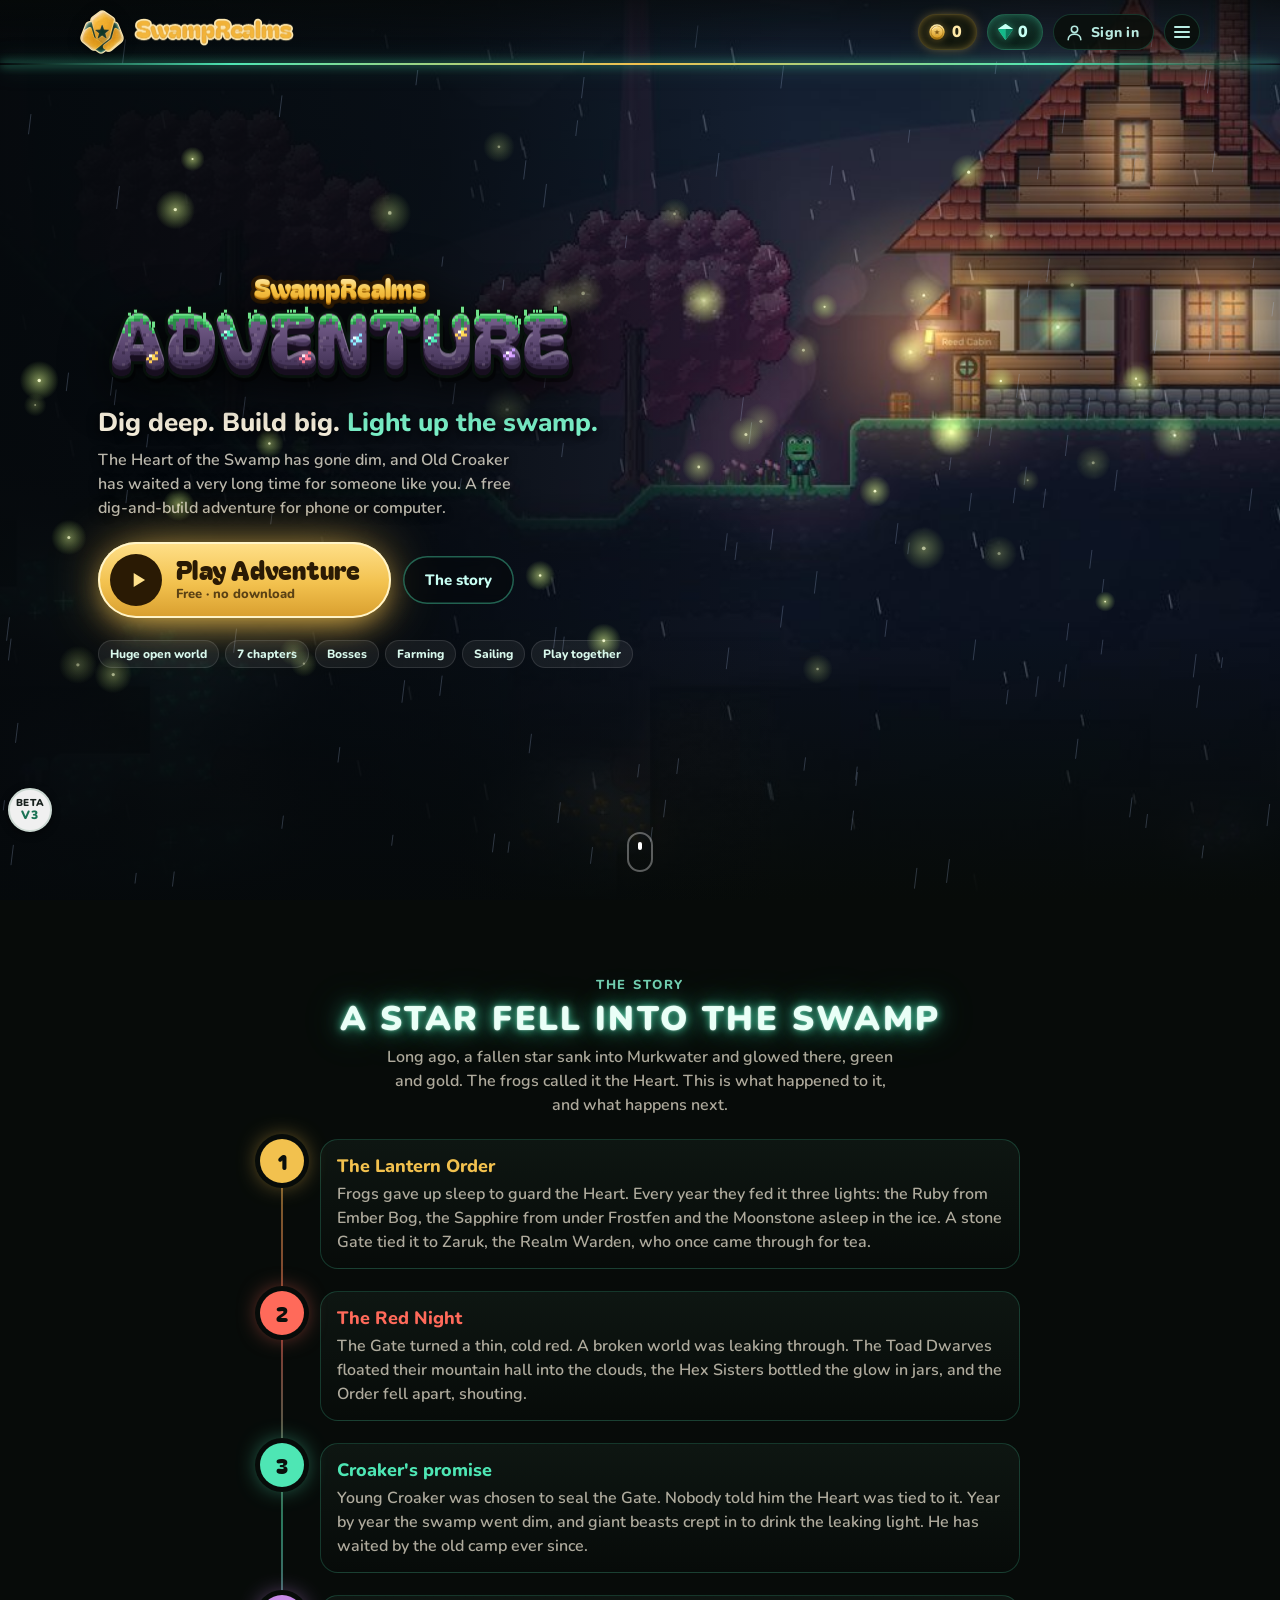
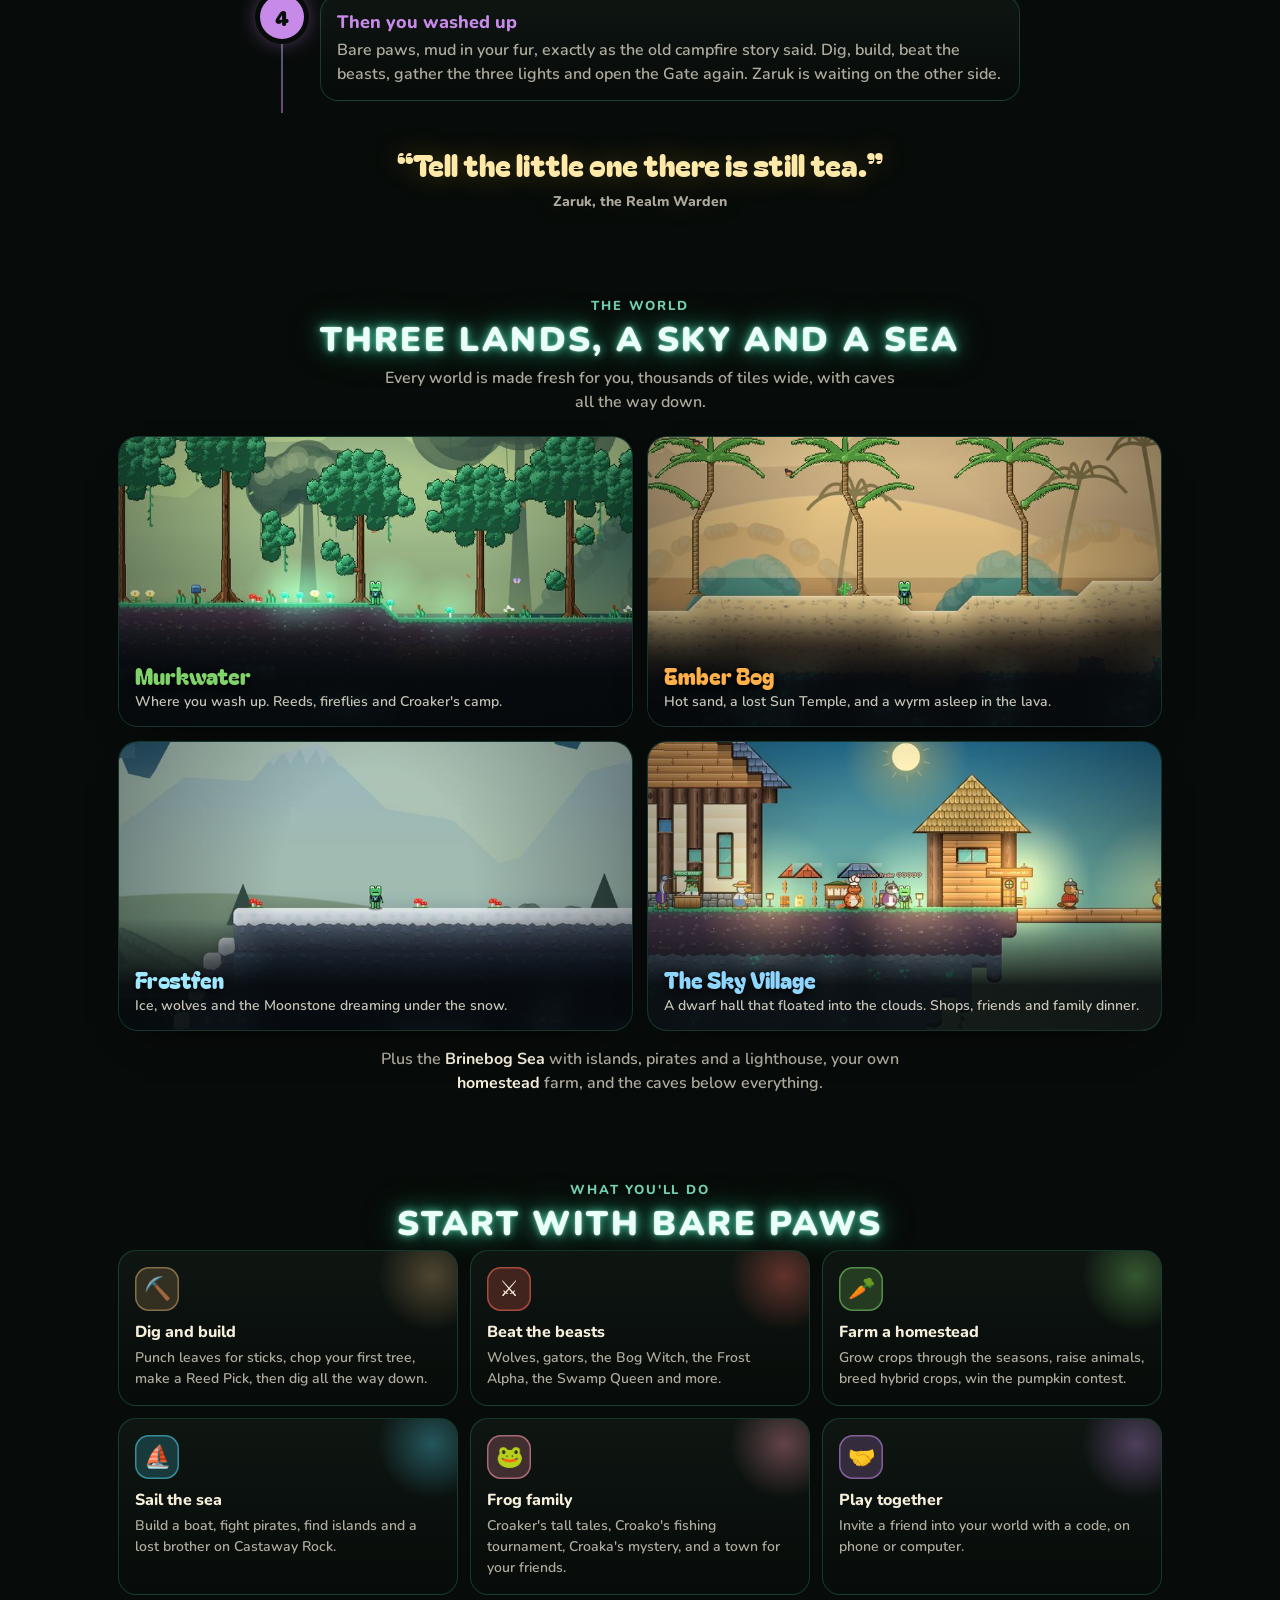
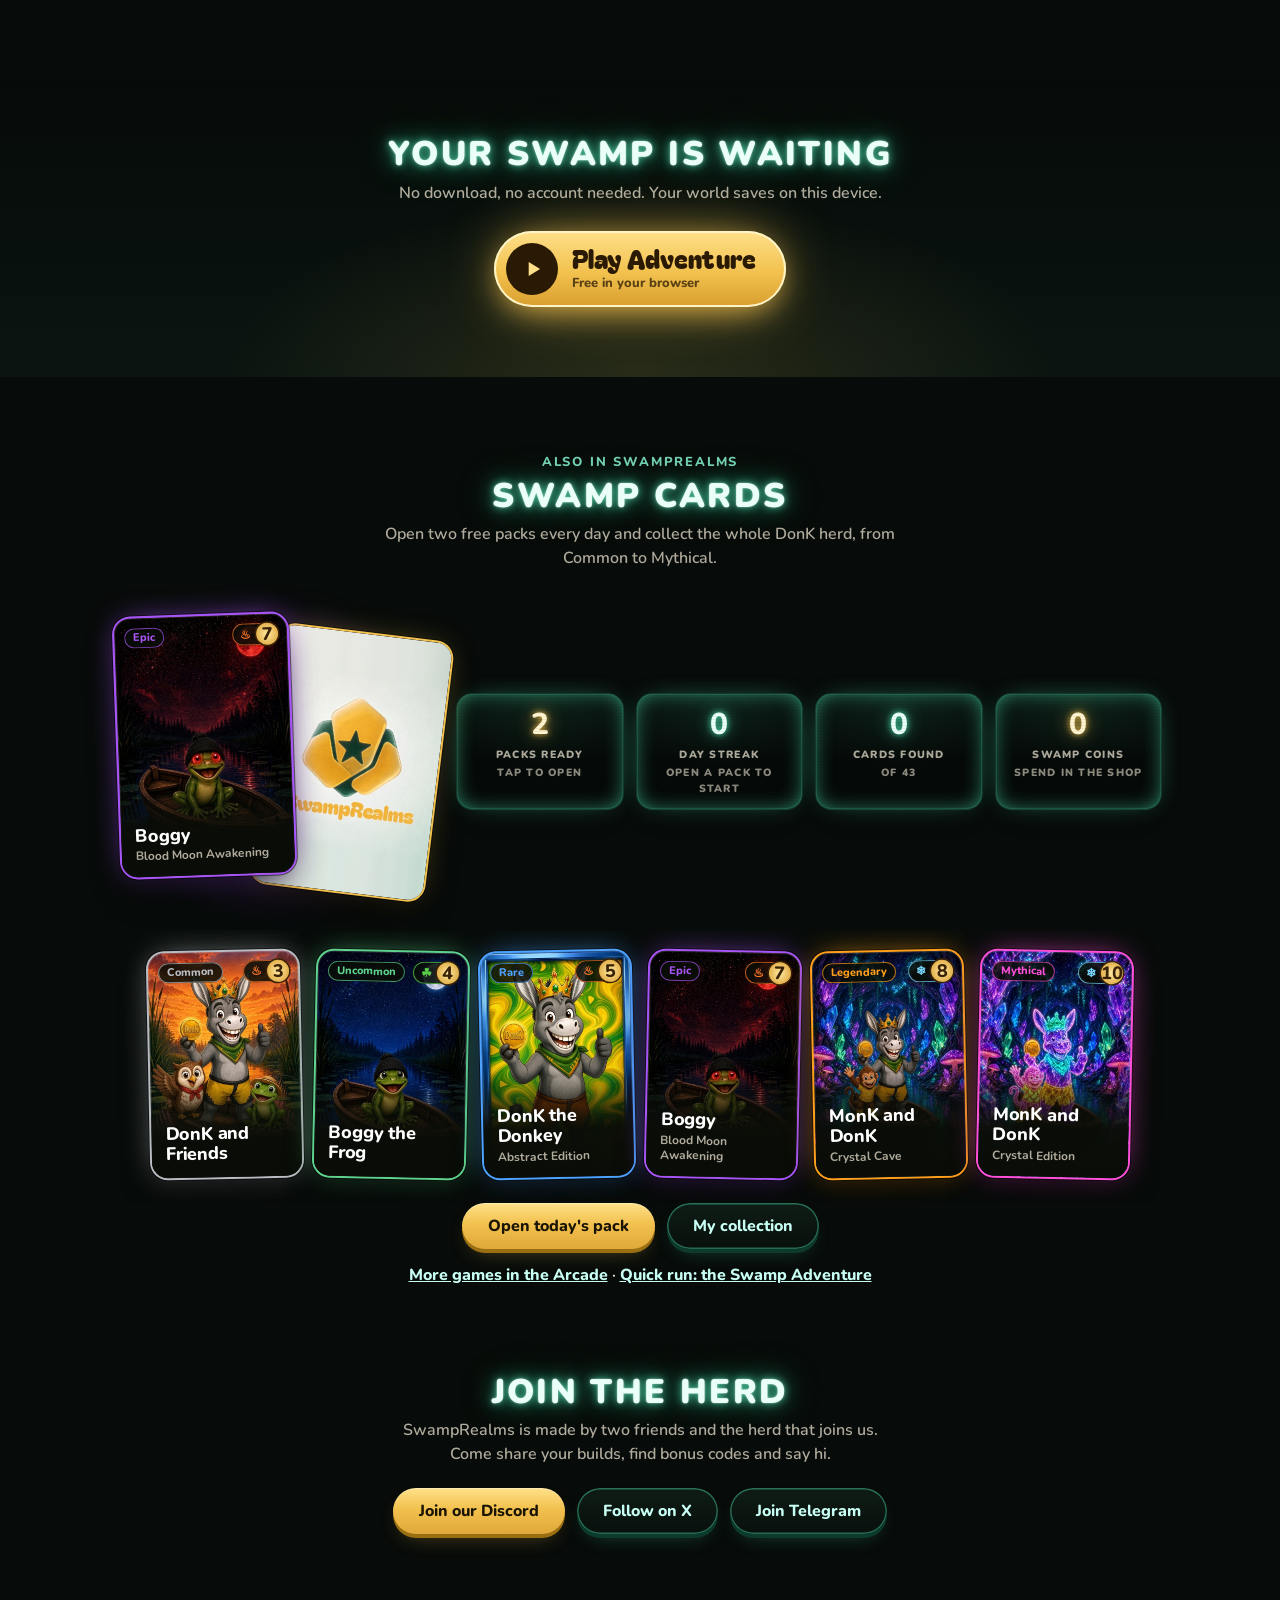
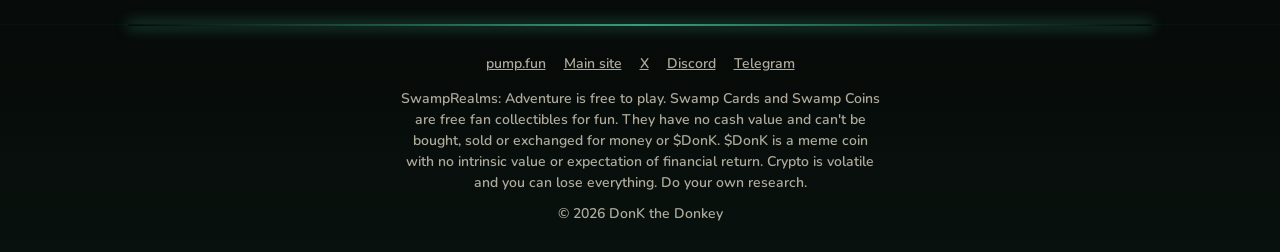
==== commit 3f695af2: "Rename the game to SwampRealms: Adventure (final name) in all player-facing text and the logo wordma" ====
--- a/index.html
+++ b/index.html
@@ -3,25 +3,25 @@
 <head>
 <meta charset="utf-8">
 <meta name="viewport" content="width=device-width, initial-scale=1, viewport-fit=cover">
-<title>SwampRealms: Sogmere | A free dig-and-build swamp adventure</title>
+<title>SwampRealms: Adventure | A free dig-and-build swamp adventure</title>
 <meta name="description" content="Dig, build and explore a huge swamp world in your browser. Relight the Heart of the Swamp with Old Croaker, fight giant beasts, farm, sail and build a town. Free on phone or computer.">
 <link rel="canonical" href="https://theswampverse.m4br6dbmzc.workers.dev/">
 <meta name="robots" content="index, follow, max-image-preview:large">
 <meta property="og:type" content="website">
 <meta property="og:site_name" content="SwampRealms">
 <meta property="og:locale" content="en_US">
-<meta property="og:title" content="SwampRealms: Sogmere | A free dig-and-build swamp adventure">
+<meta property="og:title" content="SwampRealms: Adventure | A free dig-and-build swamp adventure">
 <meta property="og:description" content="Dig, build and explore a huge swamp world in your browser. Relight the Heart of the Swamp with Old Croaker, fight giant beasts, farm, sail and build a town. Free on phone or computer.">
 <meta property="og:url" content="https://theswampverse.m4br6dbmzc.workers.dev/">
 <meta property="og:image" content="https://theswampverse.m4br6dbmzc.workers.dev/delve-og.jpg?v=4">
 <meta property="og:image:width" content="1200">
 <meta property="og:image:height" content="630">
-<meta property="og:image:alt" content="SwampRealms: Sogmere, a frog by a lit cabin on a stormy night">
+<meta property="og:image:alt" content="SwampRealms: Adventure, a frog by a lit cabin on a stormy night">
 <meta name="twitter:card" content="summary_large_image">
-<meta name="twitter:title" content="SwampRealms: Sogmere | A free dig-and-build swamp adventure">
+<meta name="twitter:title" content="SwampRealms: Adventure | A free dig-and-build swamp adventure">
 <meta name="twitter:description" content="Dig, build and explore a huge swamp world in your browser. Relight the Heart of the Swamp with Old Croaker, fight giant beasts, farm, sail and build a town. Free on phone or computer.">
 <meta name="twitter:image" content="https://theswampverse.m4br6dbmzc.workers.dev/delve-og.jpg?v=4">
-<meta name="twitter:image:alt" content="SwampRealms: Sogmere, a frog by a lit cabin on a stormy night">
+<meta name="twitter:image:alt" content="SwampRealms: Adventure, a frog by a lit cabin on a stormy night">
 <!-- Google Search Console: paste your verification tag here, e.g. <meta name="google-site-verification" content="XXXX"> -->
 <script type="application/ld+json">{"@context":"https://schema.org","@graph":[{"@type":"WebSite","@id":"https://theswampverse.m4br6dbmzc.workers.dev/#site","url":"https://theswampverse.m4br6dbmzc.workers.dev/","name":"SwampRealms","alternateName":"DonK Swamp Cards","description":"SwampRealms is a free card collecting site. Open a free pack every day, collect the whole DonK swamp herd and earn Swamp Coins. Fan collectibles, just for fun.","inLanguage":"en"},{"@type":"Organization","@id":"https://theswampverse.m4br6dbmzc.workers.dev/#org","name":"SwampRealms","url":"https://theswampverse.m4br6dbmzc.workers.dev/","logo":"https://theswampverse.m4br6dbmzc.workers.dev/delve-og.jpg?v=4","sameAs":["https://x.com/donkeycryt","https://discord.gg/ryQMThkQFr","https://t.me/DonKSwamp","https://donkthedonkey.framer.website/"]}]}</script>
 <link rel="icon" href="data:image/svg+xml,%3Csvg xmlns='http://www.w3.org/2000/svg' viewBox='0 0 32 32'%3E%3Crect width='32' height='32' rx='7' fill='%230d110a'/%3E%3Crect x='7' y='6' width='14' height='20' rx='3' transform='rotate(-8 14 16)' fill='%23f2c14e'/%3E%3Cpath d='M14 11l1.6 3.3 3.6.5-2.6 2.5.6 3.6-3.2-1.7-3.2 1.7.6-3.6-2.6-2.5 3.6-.5z' transform='rotate(-8 14 16)' fill='%231a1405'/%3E%3C/svg%3E">
@@ -40,7 +40,7 @@
 <noscript><p style="text-align:center;padding:24px">SwampRealms needs JavaScript to run. Please turn it on and reload the page.</p></noscript>
 <header>
  <a class="logo" href="index.html" aria-label="SwampRealms home"><img class="mark" src="logo-mark.png" alt="" width="44" height="44"><img class="word" src="logo-word.png" alt="" width="160" height="29"></a>
- <nav aria-label="Site"><a class="hide" href="index.html" aria-current="page">Home</a><a class="hide play" href="sandbox.html">Play Sogmere</a><a class="hide" href="catalog.html">Cards</a><a class="hide" href="arcade.html">Arcade</a><a class="hide" href="shop.html">Shop</a><a class="hide" href="index.html#herd">The Herd</a></nav>
+ <nav aria-label="Site"><a class="hide" href="index.html" aria-current="page">Home</a><a class="hide play" href="sandbox.html">Play Adventure</a><a class="hide" href="catalog.html">Cards</a><a class="hide" href="arcade.html">Arcade</a><a class="hide" href="shop.html">Shop</a><a class="hide" href="index.html#herd">The Herd</a></nav>
 </header>
 
 <!-- ============ DELVE: the whole first screen ============ -->
@@ -49,11 +49,11 @@
  <canvas class="dh-fx" id="dhFx" aria-hidden="true"></canvas>
  <div class="dh-flash" id="dhFlash" aria-hidden="true"></div>
  <div class="dh-in">
-  <canvas class="dh-logo" id="dhLogo" role="img" aria-label="SwampRealms: Sogmere"></canvas>
+  <canvas class="dh-logo" id="dhLogo" role="img" aria-label="SwampRealms: Adventure"></canvas>
   <p class="dh-tag">Dig deep. Build big. <b>Light up the swamp.</b></p>
   <p class="dh-sub">The Heart of the Swamp has gone dim, and Old Croaker has waited a very long time for someone like you. A free dig-and-build adventure for phone or computer.</p>
   <div class="dh-cta">
-   <a class="dh-play" id="dhPlay" href="sandbox.html"><span class="dh-pi" aria-hidden="true"><svg viewBox="0 0 24 24"><path d="M8 5.5v13l10.5-6.5z" fill="currentColor"/></svg></span><span><b id="dhPlayT">Play Sogmere</b><small id="dhPlayS">Free · no download</small></span></a>
+   <a class="dh-play" id="dhPlay" href="sandbox.html"><span class="dh-pi" aria-hidden="true"><svg viewBox="0 0 24 24"><path d="M8 5.5v13l10.5-6.5z" fill="currentColor"/></svg></span><span><b id="dhPlayT">Play Adventure</b><small id="dhPlayS">Free · no download</small></span></a>
    <a class="dh-sec" href="#story">The story</a>
   </div>
   <ul class="dh-chips" aria-label="At a glance"><li>Huge open world</li><li>7 chapters</li><li>Bosses</li><li>Farming</li><li>Sailing</li><li>Play together</li></ul>
@@ -106,7 +106,7 @@
 <section class="reveal dband">
  <h2>Your swamp is waiting</h2>
  <p class="sub">No download, no account needed. Your world saves on this device.</p>
- <a class="dh-play" href="sandbox.html"><span class="dh-pi" aria-hidden="true"><svg viewBox="0 0 24 24"><path d="M8 5.5v13l10.5-6.5z" fill="currentColor"/></svg></span><span><b class="dhPlayT2">Play Sogmere</b><small>Free in your browser</small></span></a>
+ <a class="dh-play" href="sandbox.html"><span class="dh-pi" aria-hidden="true"><svg viewBox="0 0 24 24"><path d="M8 5.5v13l10.5-6.5z" fill="currentColor"/></svg></span><span><b class="dhPlayT2">Play Adventure</b><small>Free in your browser</small></span></a>
 </section>
 
 <!-- ============ ALSO IN SWAMPREALMS: CARDS AND THE ARCADE ============ -->
@@ -140,11 +140,11 @@
 
 <footer>
  <div class="row"><a href="https://pump.fun/6suAaqm6HkHkixq2zyeLPhLE679AHUdV32ivj8Xypump">pump.fun</a><a href="https://donkthedonkey.framer.website/">Main site</a><a href="https://x.com/donkeycryt?s=11">X</a><a href="https://discord.gg/ryQMThkQFr">Discord</a><a href="https://t.me/DonKSwamp">Telegram</a></div>
- <p>SwampRealms: Sogmere is free to play. Swamp Cards and Swamp Coins are free fan collectibles for fun. They have no cash value and can't be bought, sold or exchanged for money or $DonK. $DonK is a meme coin with no intrinsic value or expectation of financial return. Crypto is volatile and you can lose everything. Do your own research.</p>
+ <p>SwampRealms: Adventure is free to play. Swamp Cards and Swamp Coins are free fan collectibles for fun. They have no cash value and can't be bought, sold or exchanged for money or $DonK. $DonK is a meme coin with no intrinsic value or expectation of financial return. Crypto is volatile and you can lose everything. Do your own research.</p>
  <p style="margin-top:10px">© 2026 DonK the Donkey</p>
 </footer>
 
-<nav class="tabbar" aria-label="Main"><a href="index.html" aria-current="page"><svg viewBox="0 0 24 24" fill="none" stroke="currentColor" stroke-width="2" stroke-linejoin="round" stroke-linecap="round" aria-hidden="true"><path d="M4 11l8-7 8 7v9a1 1 0 01-1 1h-4v-6h-6v6H5a1 1 0 01-1-1z"/></svg><span>Home</span></a><a href="catalog.html"><svg viewBox="0 0 24 24" fill="none" stroke="currentColor" stroke-width="2" stroke-linejoin="round" stroke-linecap="round" aria-hidden="true"><rect x="5" y="3" width="14" height="18" rx="3"/><path d="M9 3v4h6V3"/></svg><span>Cards</span></a><a class="tb-play" href="sandbox.html" aria-label="Play Sogmere"><i><svg viewBox="0 0 24 24" fill="none" stroke="currentColor" stroke-width="2.4" stroke-linejoin="round" stroke-linecap="round" aria-hidden="true"><g transform="rotate(-40 12 12)"><path d="M4 8.5c4-4.5 12-4.5 16 0"/><path d="M12 6V21"/></g></svg></i><span>Play</span></a><a href="arcade.html"><svg viewBox="0 0 24 24" fill="none" stroke="currentColor" stroke-width="2" stroke-linejoin="round" stroke-linecap="round" aria-hidden="true"><rect x="2" y="6" width="20" height="12" rx="5"/><path d="M7 10v4M5 12h4"/><circle cx="16" cy="11" r=".6"/><circle cx="18" cy="13" r=".6"/></svg><span>Arcade</span></a><a href="shop.html"><svg viewBox="0 0 24 24" fill="none" stroke="currentColor" stroke-width="2" stroke-linejoin="round" stroke-linecap="round" aria-hidden="true"><path d="M5 8h14l-1 12H6z"/><path d="M9 8V6a3 3 0 016 0v2"/></svg><span>Shop</span></a></nav>
+<nav class="tabbar" aria-label="Main"><a href="index.html" aria-current="page"><svg viewBox="0 0 24 24" fill="none" stroke="currentColor" stroke-width="2" stroke-linejoin="round" stroke-linecap="round" aria-hidden="true"><path d="M4 11l8-7 8 7v9a1 1 0 01-1 1h-4v-6h-6v6H5a1 1 0 01-1-1z"/></svg><span>Home</span></a><a href="catalog.html"><svg viewBox="0 0 24 24" fill="none" stroke="currentColor" stroke-width="2" stroke-linejoin="round" stroke-linecap="round" aria-hidden="true"><rect x="5" y="3" width="14" height="18" rx="3"/><path d="M9 3v4h6V3"/></svg><span>Cards</span></a><a class="tb-play" href="sandbox.html" aria-label="Play Adventure"><i><svg viewBox="0 0 24 24" fill="none" stroke="currentColor" stroke-width="2.4" stroke-linejoin="round" stroke-linecap="round" aria-hidden="true"><g transform="rotate(-40 12 12)"><path d="M4 8.5c4-4.5 12-4.5 16 0"/><path d="M12 6V21"/></g></svg></i><span>Play</span></a><a href="arcade.html"><svg viewBox="0 0 24 24" fill="none" stroke="currentColor" stroke-width="2" stroke-linejoin="round" stroke-linecap="round" aria-hidden="true"><rect x="2" y="6" width="20" height="12" rx="5"/><path d="M7 10v4M5 12h4"/><circle cx="16" cy="11" r=".6"/><circle cx="18" cy="13" r=".6"/></svg><span>Arcade</span></a><a href="shop.html"><svg viewBox="0 0 24 24" fill="none" stroke="currentColor" stroke-width="2" stroke-linejoin="round" stroke-linecap="round" aria-hidden="true"><path d="M5 8h14l-1 12H6z"/><path d="M9 8V6a3 3 0 016 0v2"/></svg><span>Shop</span></a></nav>
 <script src="cards.js?v=cardstats1"></script>
 <script src="weapons.js?v=skins2"></script>
 <script src="store.js?v=cos5-starter"></script>
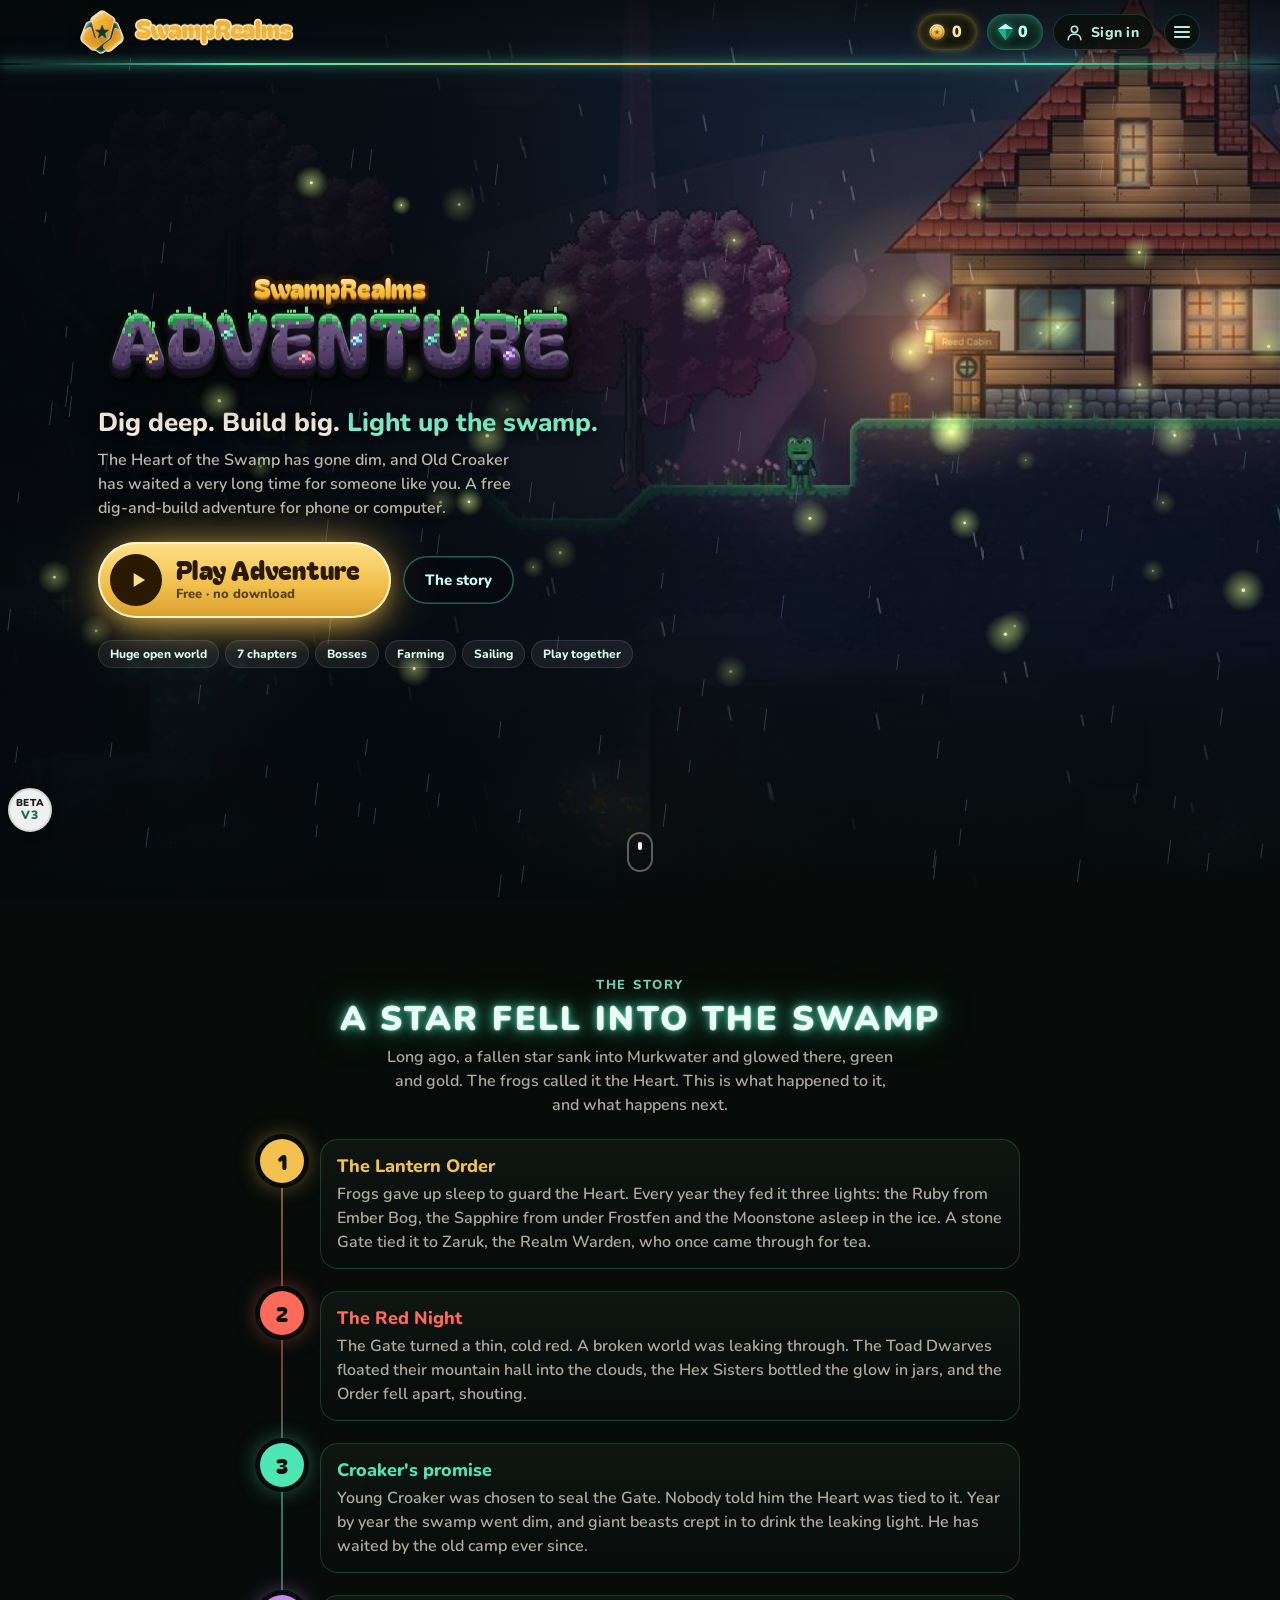
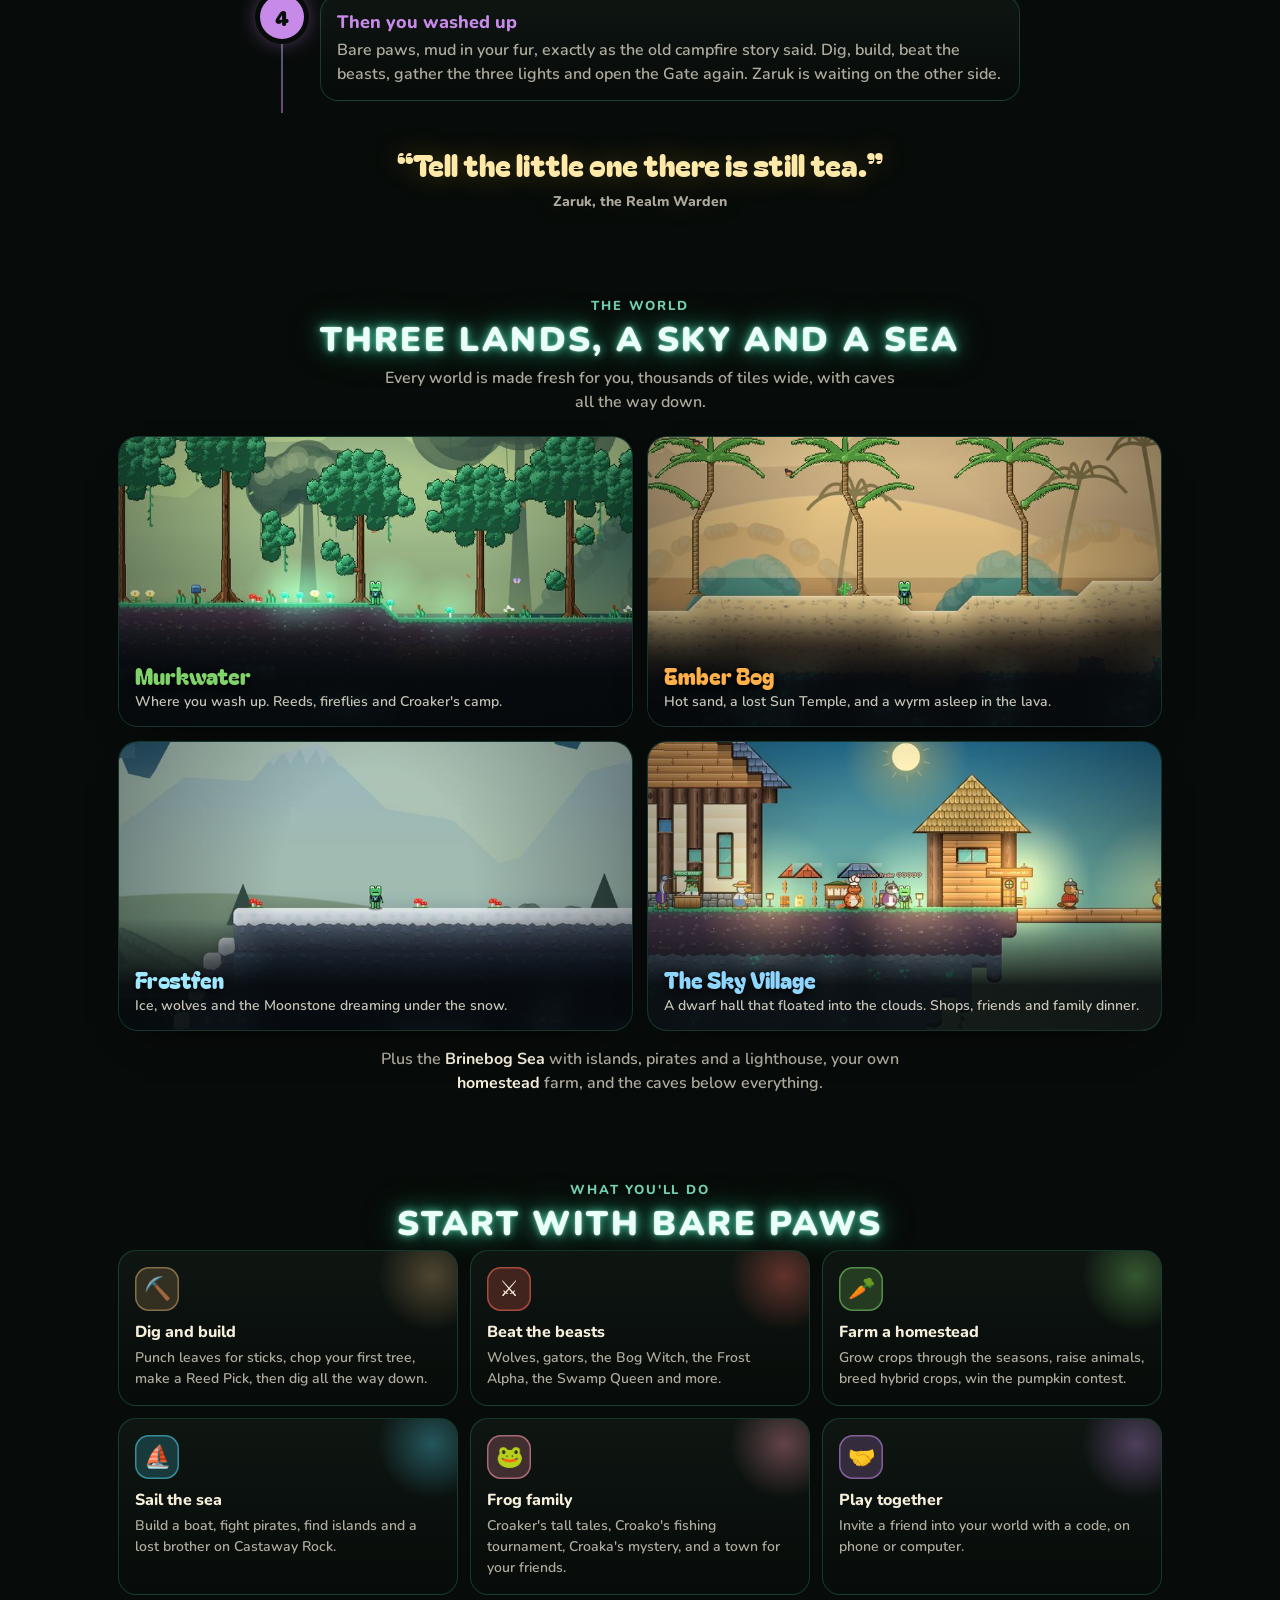
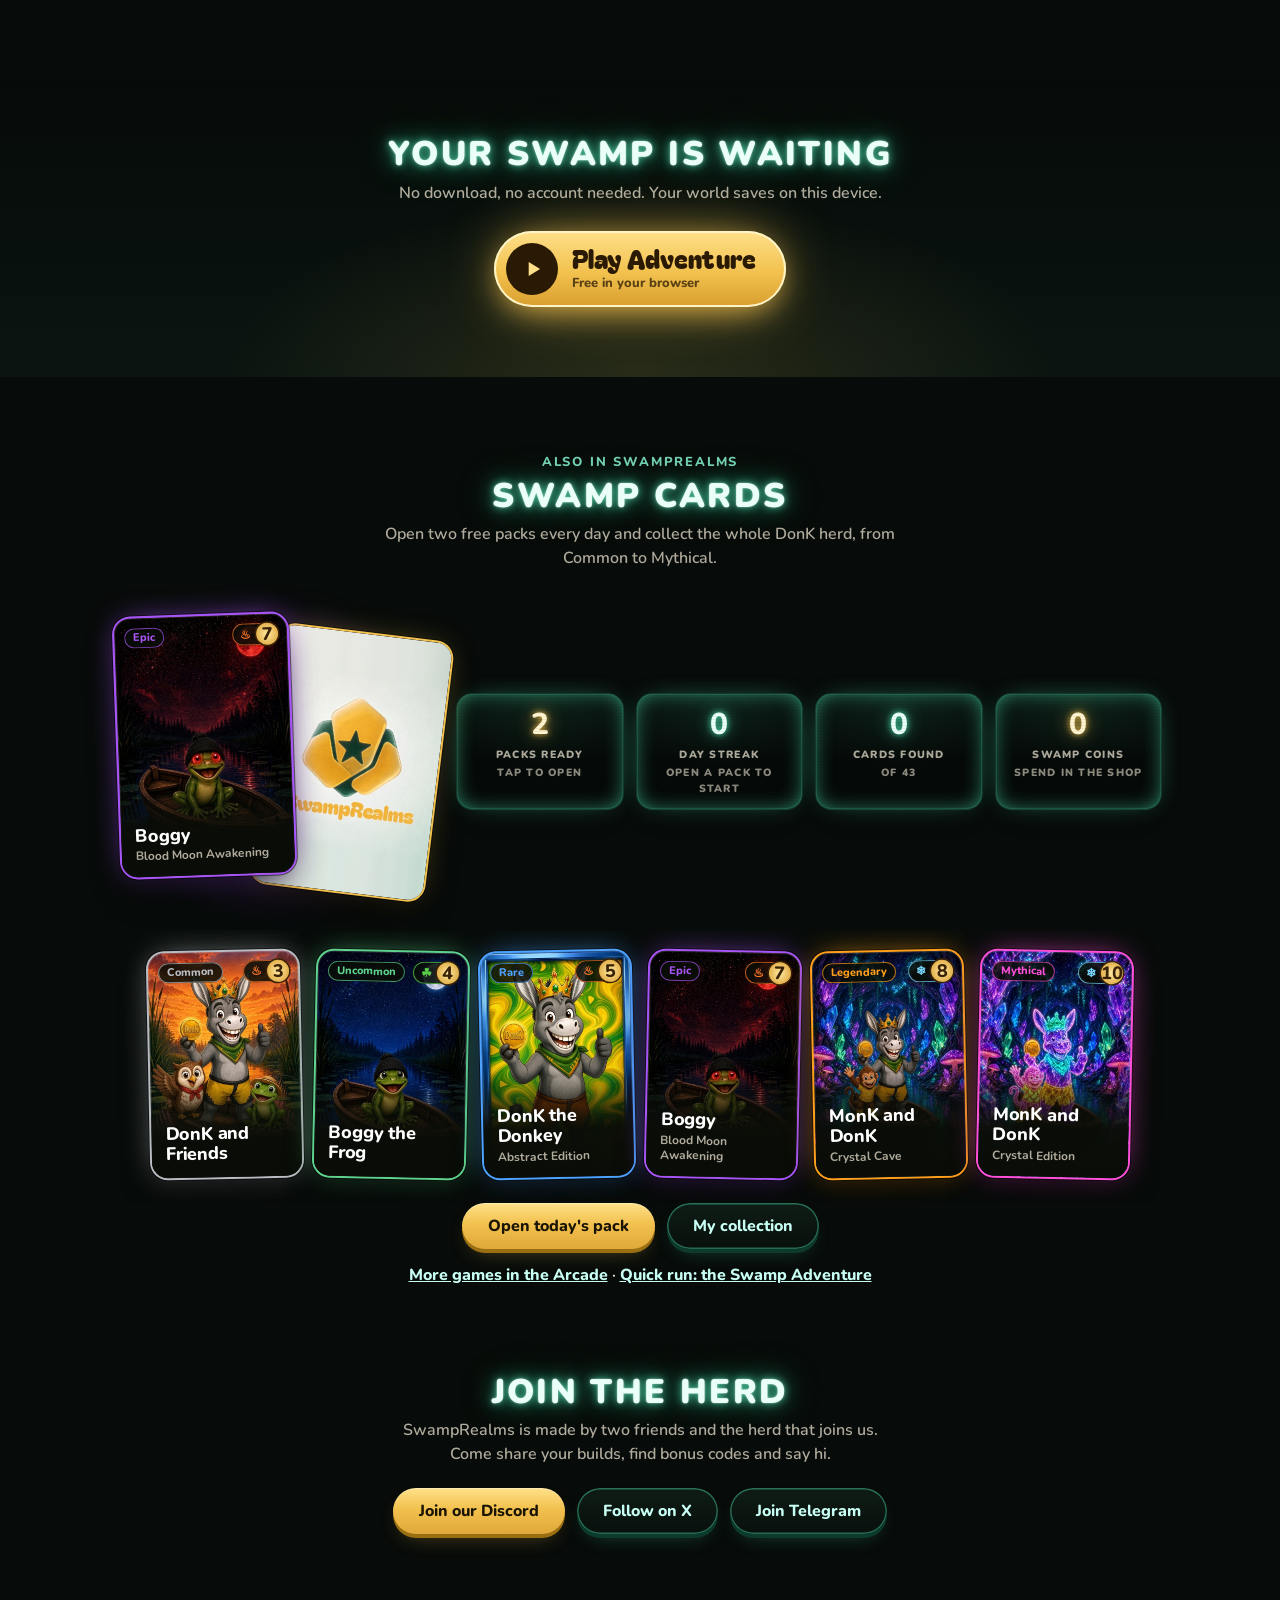
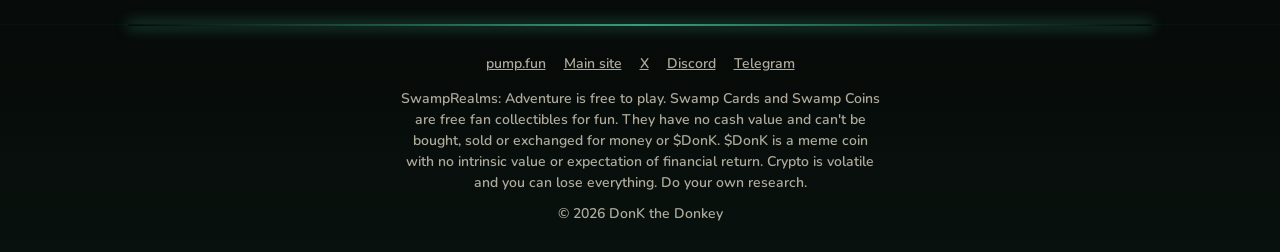
==== commit 717f4785: "Lock Adventure on the live site: coming soon / under construction (preview builds stay playable) Co-" ====
--- a/index.html
+++ b/index.html
@@ -2,6 +2,7 @@
 <html lang="en">
 <head>
 <meta charset="utf-8">
+<script src="comingsoon.js"></script>
 <meta name="viewport" content="width=device-width, initial-scale=1, viewport-fit=cover">
 <title>SwampRealms: Adventure | A free dig-and-build swamp adventure</title>
 <meta name="description" content="Dig, build and explore a huge swamp world in your browser. Relight the Heart of the Swamp with Old Croaker, fight giant beasts, farm, sail and build a town. Free on phone or computer.">
